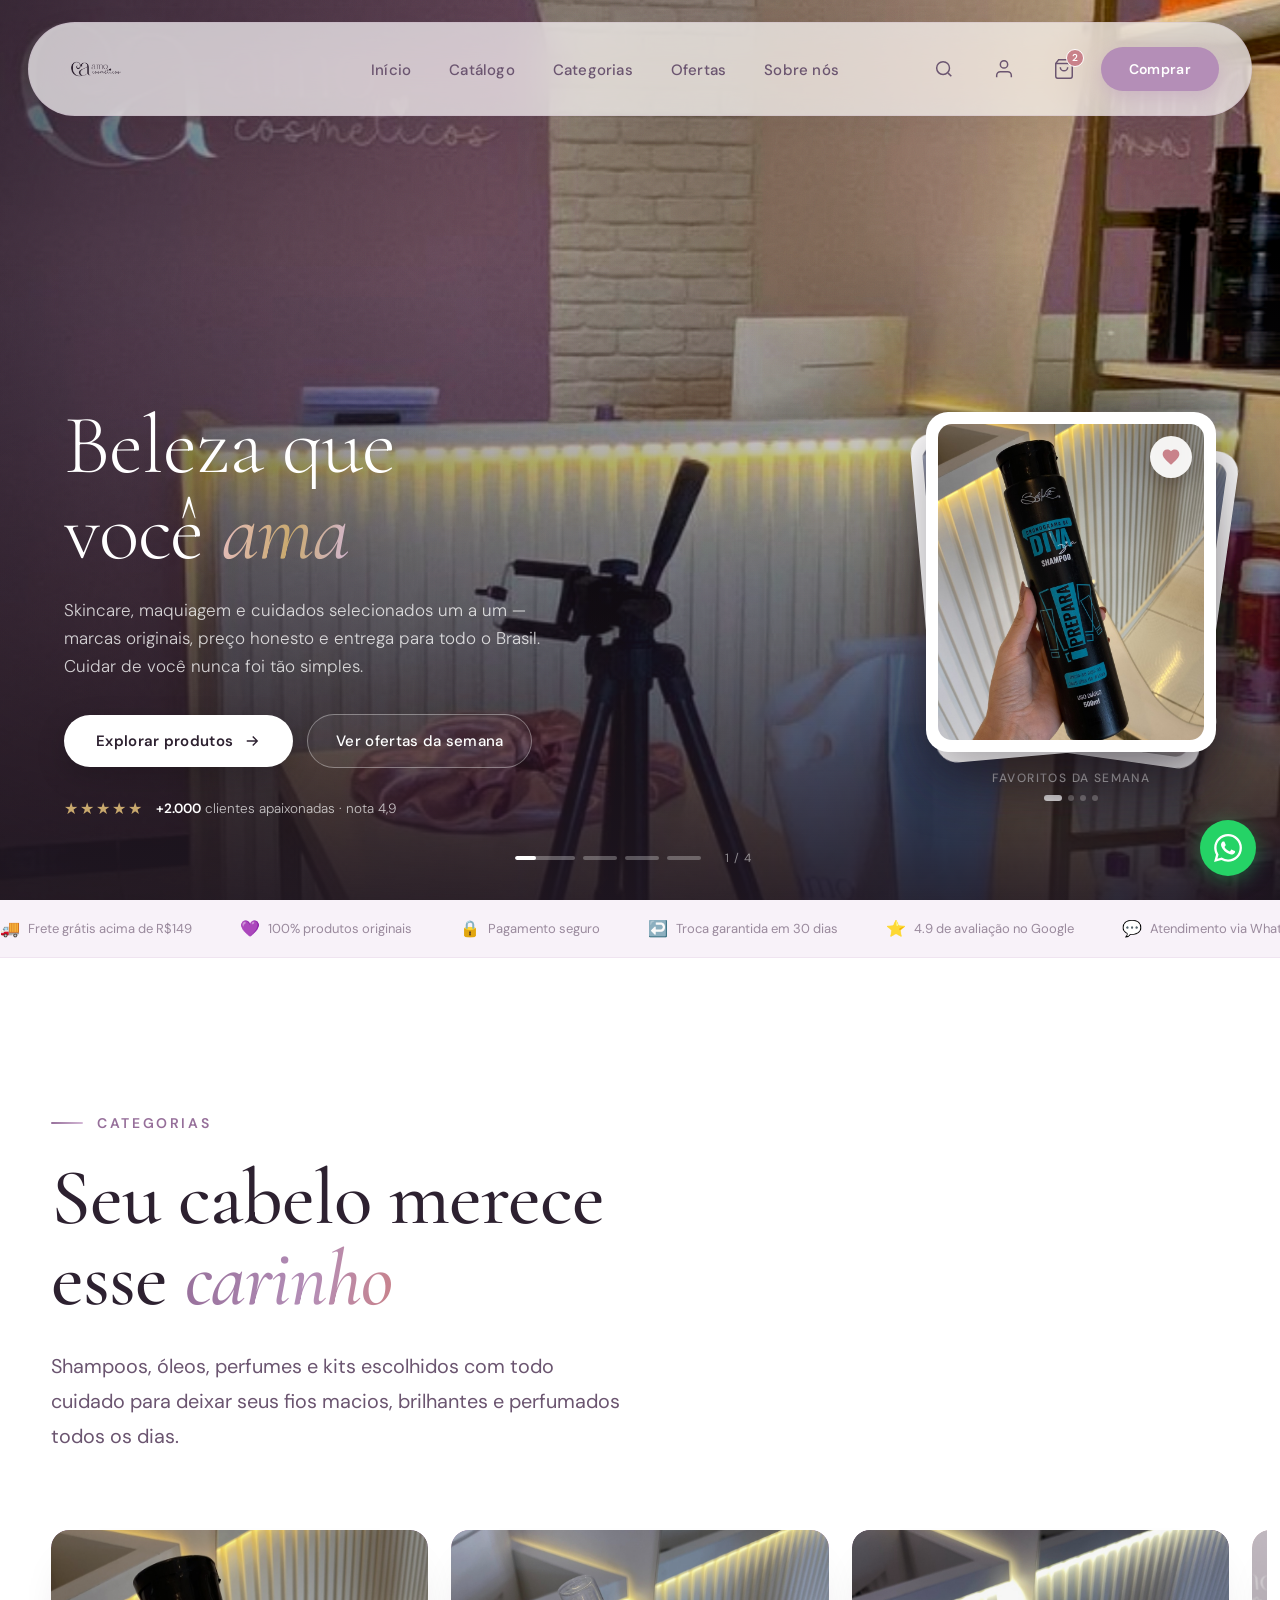
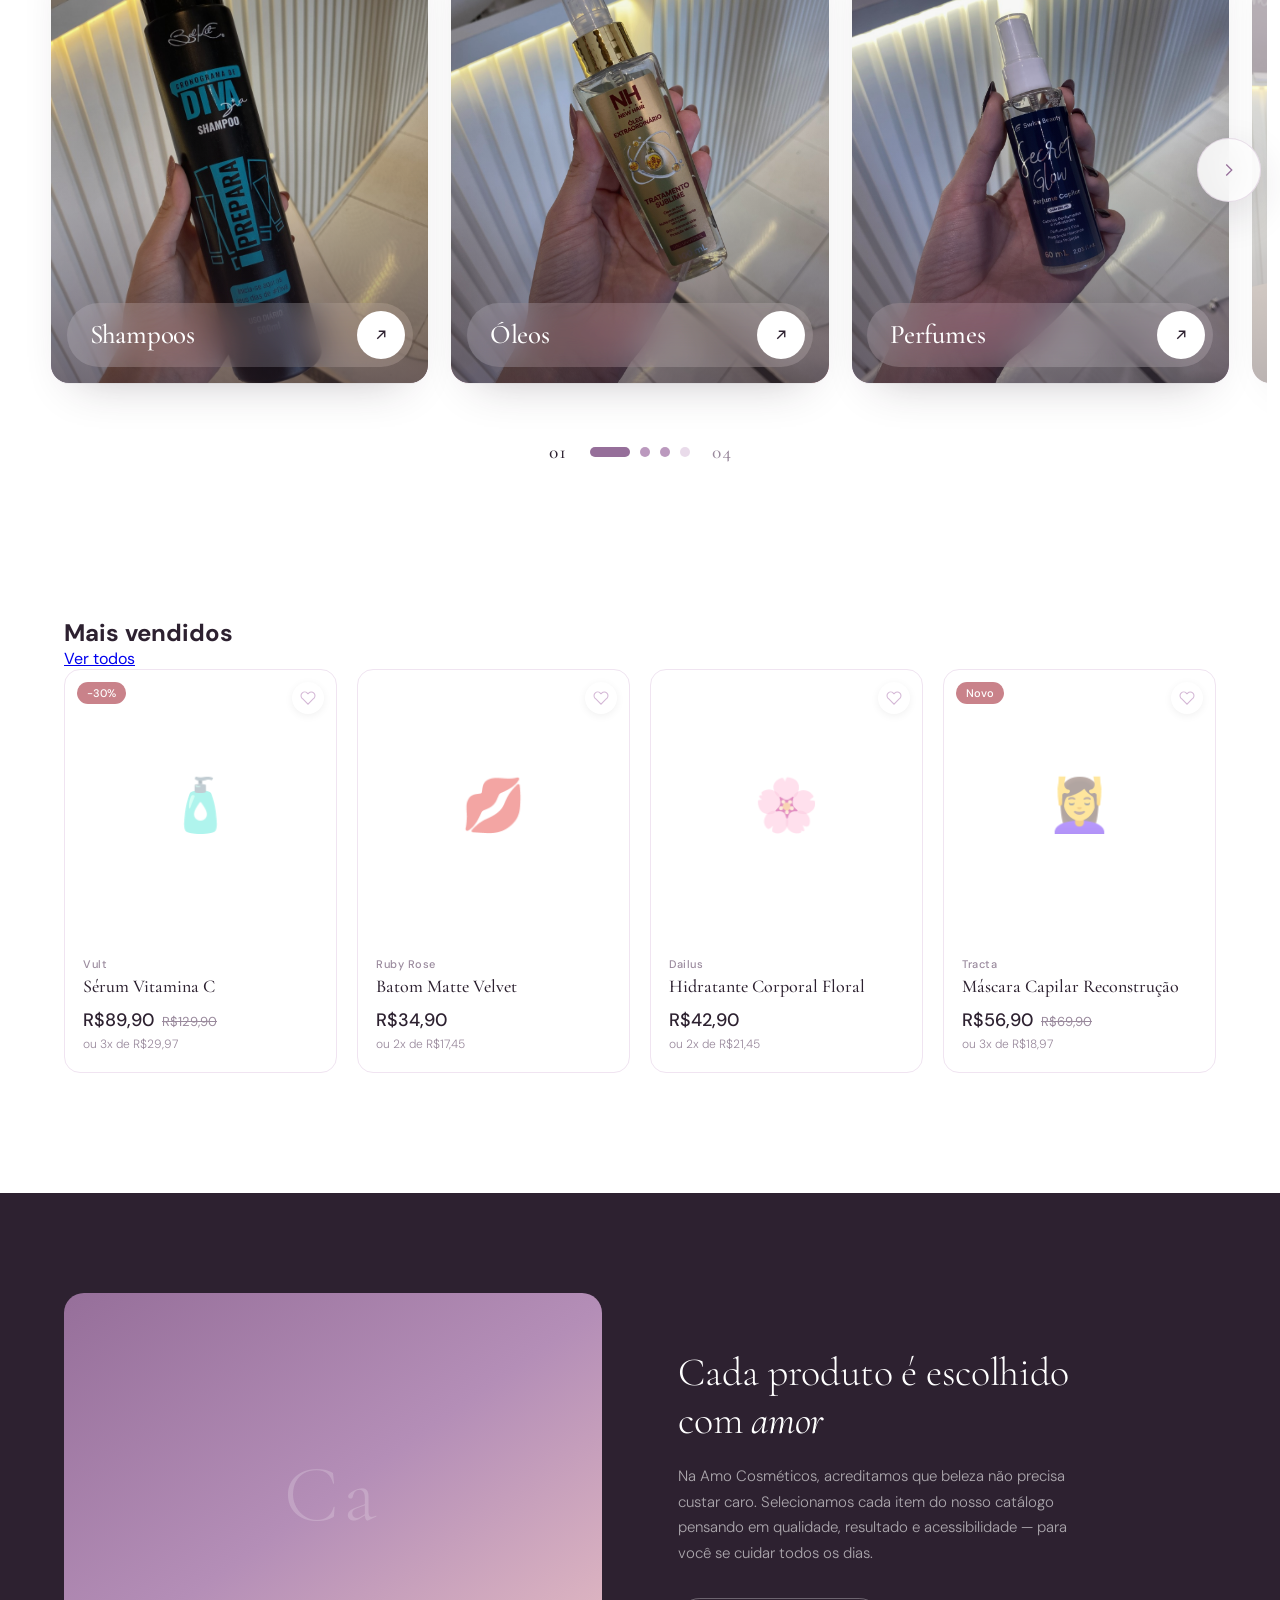
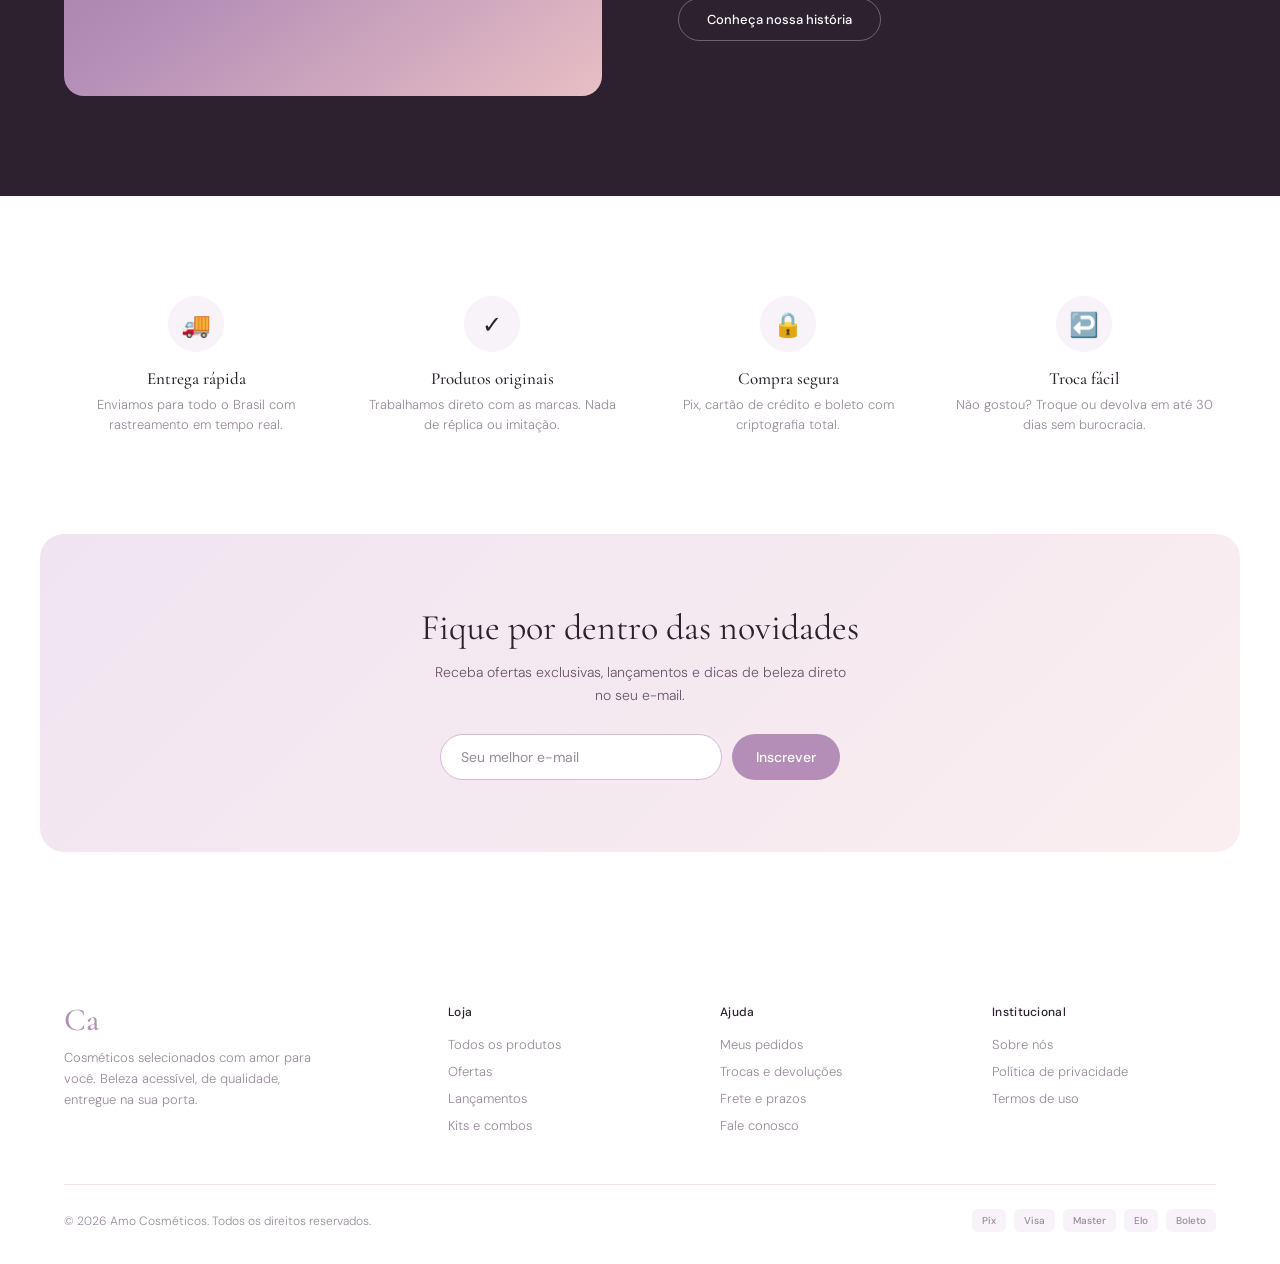
==== index.html @ 8fc6135d "Atualizações na hero e na section destaques." ====
<!DOCTYPE html>
<html lang="pt-BR">
<head>
<meta charset="UTF-8">
<meta name="viewport" content="width=device-width, initial-scale=1.0">
<title>Amo Cosméticos</title>
<link rel="preconnect" href="https://fonts.googleapis.com">
<link rel="preconnect" href="https://fonts.gstatic.com" crossorigin>
<link href="https://fonts.googleapis.com/css2?family=Cormorant+Garamond:ital,wght@0,300;0,400;0,500;0,600;1,300;1,400&family=DM+Sans:ital,opsz,wght@0,9..40,300;0,9..40,400;0,9..40,500;1,9..40,300;1,9..40,400&display=swap" rel="stylesheet">
<link rel="stylesheet" href="/css/style.css">
<link rel="shortcut icon" href="/favicon/favicon.ico" type="image/x-icon">
</head>
<body>

<!-- NAVBAR -->
<nav class="nav" id="nav">
  <!-- LOGO: a imagem é definida pela variável --logo-src em css/style.css -->
  <a href="#" class="nav-brand" aria-label="Amo Cosméticos — ir para o início">
    <span class="nav-logo" role="img" aria-label="Amo Cosméticos"></span>
  </a>
  <ul class="nav-center" id="navCenter">
    <li><a href="#">Início</a></li>
    <li><a href="#">Catálogo</a></li>
    <li><a href="#">Categorias</a></li>
    <li><a href="#">Ofertas</a></li>
    <li><a href="#">Sobre nós</a></li>
  </ul>
  <div class="nav-right">
    <button class="nav-btn" aria-label="Buscar">
      <svg fill="none" stroke="currentColor" stroke-width="1.6" viewBox="0 0 24 24"><circle cx="11" cy="11" r="7"/><path d="m20 20-3.5-3.5"/></svg>
    </button>
    <button class="nav-btn" aria-label="Minha conta">
      <svg fill="none" stroke="currentColor" stroke-width="1.6" viewBox="0 0 24 24"><path d="M20 21v-2a4 4 0 0 0-4-4H8a4 4 0 0 0-4 4v2"/><circle cx="12" cy="7" r="4"/></svg>
    </button>
    <button class="nav-btn nav-bag" aria-label="Sacola">
      <svg fill="none" stroke="currentColor" stroke-width="1.6" viewBox="0 0 24 24"><path d="M6 2 3 6v14a2 2 0 0 0 2 2h14a2 2 0 0 0 2-2V6l-3-4z"/><path d="M3 6h18"/><path d="M16 10a4 4 0 0 1-8 0"/></svg>
      <span class="nav-bag-count">2</span>
    </button>
    <button class="nav-cta">Comprar</button>
    <button class="nav-toggle" id="navToggle" aria-label="Abrir menu" aria-expanded="false" aria-controls="navCenter">
      <span></span><span></span><span></span>
    </button>
  </div>
</nav>

<!-- HERO SLIDER -->
<section class="hero" id="hero">
  <div class="hero-slider" id="heroSlider">
    <div class="hero-slide active">
      <img src="assets/banners/banner-home-01.jpg" alt="Amo Cosméticos — banner 1" class="hero-slide-img" loading="eager">
    </div>
    <div class="hero-slide">
      <img src="assets/modelos/modelo-produtos-01.png" alt="Amo Cosméticos — banner 2" class="hero-slide-img" loading="lazy">
    </div>
    <div class="hero-slide">
      <img src="assets/modelos/loja-ambiente-01.jpg" alt="Loja Amo Cosméticos" class="hero-slide-img" loading="lazy">
    </div>
    <div class="hero-slide">
      <img src="assets/modelos/loja-ambiente-02.jpg" alt="Loja Amo Cosméticos" class="hero-slide-img" loading="lazy">
    </div>
  </div>

  <!-- Tratamento de fundo: color-grade, vinheta, grão e scrim direcional -->
  <div class="hero-grade" aria-hidden="true"></div>
  <div class="hero-vignette" aria-hidden="true"></div>
  <div class="hero-grain" aria-hidden="true"></div>
  <div class="hero-scrim"></div>

  <div class="hero-content" id="heroContent">
    <h1 class="hero-headline">
      <span class="hero-line" data-reveal><span>Beleza que</span></span>
      <span class="hero-line" data-reveal style="--d:.08s"><span>você <i>ama</i></span></span>
    </h1>
    <p class="hero-desc" data-reveal style="--d:.16s">Skincare, maquiagem e cuidados selecionados um a um — marcas originais, preço honesto e entrega para todo o Brasil. Cuidar de você nunca foi tão simples.</p>
    <div class="hero-buttons" data-reveal style="--d:.24s">
      <button class="btn-hero-primary">
        Explorar produtos
        <svg viewBox="0 0 24 24" fill="none" stroke="currentColor" stroke-width="1.8"><path d="M5 12h14M13 6l6 6-6 6"/></svg>
      </button>
      <button class="btn-hero-ghost">Ver ofertas da semana</button>
    </div>
    <div class="hero-proof" data-reveal style="--d:.32s">
      <div class="hero-stars" aria-label="4,9 de 5 estrelas">★★★★★</div>
      <span class="hero-proof-text"><strong>+2.000</strong> clientes apaixonadas · nota 4,9</span>
    </div>
  </div>

  <!-- Álbum de fotos — produtos passando no canto inferior direito -->
  <div class="hero-album" id="heroAlbum" data-reveal style="--d:.4s" aria-hidden="true">
    <div class="album-stack">
      <article class="album-card album-back"><div class="album-shot"></div></article>
      <article class="album-card album-mid"><div class="album-shot"></div></article>
      <article class="album-card album-front">
        <div class="album-shot"></div>
        <span class="album-heart">
          <svg viewBox="0 0 24 24" fill="currentColor" aria-hidden="true"><path d="M12 21.35l-1.45-1.32C5.4 15.36 2 12.28 2 8.5 2 5.42 4.42 3 7.5 3c1.74 0 3.41.81 4.5 2.09C13.09 3.81 14.76 3 16.5 3 19.58 3 22 5.42 22 8.5c0 3.78-3.4 6.86-8.55 11.54L12 21.35z"/></svg>
        </span>
      </article>
    </div>
    <div class="album-tag">
      <span class="album-tag-label">Favoritos da semana</span>
      <span class="album-tag-dots">
        <i class="is-on"></i><i></i><i></i><i></i>
      </span>
    </div>
  </div>

  <div class="hero-indicators" id="heroIndicators">
    <button class="hero-ind active" data-slide="0" aria-label="Ir para o slide 1">
      <span class="hero-ind-fill"></span>
    </button>
    <button class="hero-ind" data-slide="1" aria-label="Ir para o slide 2">
      <span class="hero-ind-fill"></span>
    </button>
    <button class="hero-ind" data-slide="2" aria-label="Ir para o slide 3">
      <span class="hero-ind-fill"></span>
    </button>
    <button class="hero-ind" data-slide="3" aria-label="Ir para o slide 4">
      <span class="hero-ind-fill"></span>
    </button>
    <span class="hero-counter" id="heroCounter">1 / 4</span>
  </div>
</section>

<!-- TRUST STRIP -->
<div class="trust-strip">
  <div class="trust-track">
    <span class="trust-item"><span>🚚</span> Frete grátis acima de R$149</span>
    <span class="trust-item"><span>💜</span> 100% produtos originais</span>
    <span class="trust-item"><span>🔒</span> Pagamento seguro</span>
    <span class="trust-item"><span>↩️</span> Troca garantida em 30 dias</span>
    <span class="trust-item"><span>⭐</span> 4.9 de avaliação no Google</span>
    <span class="trust-item"><span>💬</span> Atendimento via WhatsApp</span>
    <span class="trust-item"><span>🚚</span> Frete grátis acima de R$149</span>
    <span class="trust-item"><span>💜</span> 100% produtos originais</span>
    <span class="trust-item"><span>🔒</span> Pagamento seguro</span>
    <span class="trust-item"><span>↩️</span> Troca garantida em 30 dias</span>
    <span class="trust-item"><span>⭐</span> 4.9 de avaliação no Google</span>
    <span class="trust-item"><span>💬</span> Atendimento via WhatsApp</span>
  </div>
</div>

<!-- CATEGORIAS -->
<section class="categories" id="categorias" aria-labelledby="catTitle">
  <div class="categories-intro">
    <span class="categories-eyebrow" data-cat-reveal>Categorias</span>
    <h2 class="section-title" id="catTitle" data-cat-reveal style="--i:1">Seu cabelo merece<br>esse <i>carinho</i></h2>
    <p class="categories-sub" data-cat-reveal style="--i:2">Shampoos, óleos, perfumes e kits escolhidos com todo cuidado para deixar seus fios macios, brilhantes e perfumados todos os dias.</p>
  </div>

  <div class="cat-carousel">
    <button class="cat-nav cat-nav-prev" type="button" aria-label="Categoria anterior">
      <svg viewBox="0 0 24 24" fill="none" stroke="currentColor" stroke-width="1.4"><path d="M15 6 9 12l6 6"/></svg>
    </button>

    <div class="cat-grid" id="catGrid" tabindex="0" role="group" aria-roledescription="carrossel" aria-label="Categorias de produtos">
      <a href="#" class="cat-card cat-1" data-cat-reveal style="--i:3" draggable="false">
        <div class="cat-card-media">
          <img src="assets/produtos/shampoo-belkit.jpeg" alt="Shampoo" class="cat-card-img" loading="lazy" draggable="false">
          <div class="cat-card-overlay"></div>
          <div class="cat-card-info">
            <span class="cat-card-name">Shampoos</span>
            <span class="cat-card-arrow" aria-hidden="true">
              <svg viewBox="0 0 24 24" fill="none" stroke="currentColor" stroke-width="1.8"><path d="M7 17 17 7M9 7h8v8"/></svg>
            </span>
          </div>
        </div>
      </a>
      <a href="#" class="cat-card cat-2" data-cat-reveal style="--i:4" draggable="false">
        <div class="cat-card-media">
          <img src="assets/produtos/oleos-newhair.jpeg" alt="Óleos" class="cat-card-img" loading="lazy" draggable="false">
          <div class="cat-card-overlay"></div>
          <div class="cat-card-info">
            <span class="cat-card-name">Óleos</span>
            <span class="cat-card-arrow" aria-hidden="true">
              <svg viewBox="0 0 24 24" fill="none" stroke="currentColor" stroke-width="1.8"><path d="M7 17 17 7M9 7h8v8"/></svg>
            </span>
          </div>
        </div>
      </a>
      <a href="#" class="cat-card cat-3" data-cat-reveal style="--i:5" draggable="false">
        <div class="cat-card-media">
          <img src="assets/produtos/perfume-capilar.jpeg" alt="Perfume Capilar" class="cat-card-img" loading="lazy" draggable="false">
          <div class="cat-card-overlay"></div>
          <div class="cat-card-info">
            <span class="cat-card-name">Perfumes</span>
            <span class="cat-card-arrow" aria-hidden="true">
              <svg viewBox="0 0 24 24" fill="none" stroke="currentColor" stroke-width="1.8"><path d="M7 17 17 7M9 7h8v8"/></svg>
            </span>
          </div>
        </div>
      </a>
      <a href="#" class="cat-card cat-4" data-cat-reveal style="--i:6" draggable="false">
        <div class="cat-card-media">
          <img src="assets/produtos/kit-newhair.jpeg" alt="Kits" class="cat-card-img" loading="lazy" draggable="false">
          <div class="cat-card-overlay"></div>
          <div class="cat-card-info">
            <span class="cat-card-name">Kits</span>
            <span class="cat-card-arrow" aria-hidden="true">
              <svg viewBox="0 0 24 24" fill="none" stroke="currentColor" stroke-width="1.8"><path d="M7 17 17 7M9 7h8v8"/></svg>
            </span>
          </div>
        </div>
      </a>
    </div>

    <button class="cat-nav cat-nav-next" type="button" aria-label="Próxima categoria">
      <svg viewBox="0 0 24 24" fill="none" stroke="currentColor" stroke-width="1.4"><path d="m9 6 6 6-6 6"/></svg>
    </button>
  </div>

  <div class="cat-controls" data-cat-reveal style="--i:7">
    <span class="cat-count cat-count-cur" id="catCurrent" aria-hidden="true">01</span>
    <div class="cat-dots" id="catDots" role="tablist" aria-label="Escolher categoria"></div>
    <span class="cat-count" id="catTotal" aria-hidden="true">04</span>
  </div>
</section>

<!-- PRODUTOS -->
<section class="products">
  <div class="section-header">
    <h2 class="section-title">Mais vendidos</h2>
    <a href="#" class="section-link">Ver todos</a>
  </div>
  <div class="prod-grid">
    <div class="prod-card">
      <div class="prod-img prod-1">
        <span class="prod-img-emoji">🧴</span>
        <span class="prod-tag">-30%</span>
        <button class="prod-fav" aria-label="Favoritar">
          <svg fill="none" stroke="currentColor" stroke-width="1.6" viewBox="0 0 24 24"><path d="M20.84 4.61a5.5 5.5 0 0 0-7.78 0L12 5.67l-1.06-1.06a5.5 5.5 0 0 0-7.78 7.78l1.06 1.06L12 21.23l7.78-7.78 1.06-1.06a5.5 5.5 0 0 0 0-7.78z"/></svg>
        </button>
      </div>
      <div class="prod-info">
        <div class="prod-brand">Vult</div>
        <div class="prod-name">Sérum Vitamina C</div>
        <div class="prod-price-row">
          <span class="prod-price">R$89,90</span>
          <span class="prod-price-old">R$129,90</span>
        </div>
        <div class="prod-installments">ou 3x de R$29,97</div>
      </div>
    </div>
    <div class="prod-card">
      <div class="prod-img prod-2">
        <span class="prod-img-emoji">💋</span>
        <button class="prod-fav" aria-label="Favoritar">
          <svg fill="none" stroke="currentColor" stroke-width="1.6" viewBox="0 0 24 24"><path d="M20.84 4.61a5.5 5.5 0 0 0-7.78 0L12 5.67l-1.06-1.06a5.5 5.5 0 0 0-7.78 7.78l1.06 1.06L12 21.23l7.78-7.78 1.06-1.06a5.5 5.5 0 0 0 0-7.78z"/></svg>
        </button>
      </div>
      <div class="prod-info">
        <div class="prod-brand">Ruby Rose</div>
        <div class="prod-name">Batom Matte Velvet</div>
        <div class="prod-price-row">
          <span class="prod-price">R$34,90</span>
        </div>
        <div class="prod-installments">ou 2x de R$17,45</div>
      </div>
    </div>
    <div class="prod-card">
      <div class="prod-img prod-3">
        <span class="prod-img-emoji">🌸</span>
        <button class="prod-fav" aria-label="Favoritar">
          <svg fill="none" stroke="currentColor" stroke-width="1.6" viewBox="0 0 24 24"><path d="M20.84 4.61a5.5 5.5 0 0 0-7.78 0L12 5.67l-1.06-1.06a5.5 5.5 0 0 0-7.78 7.78l1.06 1.06L12 21.23l7.78-7.78 1.06-1.06a5.5 5.5 0 0 0 0-7.78z"/></svg>
        </button>
      </div>
      <div class="prod-info">
        <div class="prod-brand">Dailus</div>
        <div class="prod-name">Hidratante Corporal Floral</div>
        <div class="prod-price-row">
          <span class="prod-price">R$42,90</span>
        </div>
        <div class="prod-installments">ou 2x de R$21,45</div>
      </div>
    </div>
    <div class="prod-card">
      <div class="prod-img prod-4">
        <span class="prod-img-emoji">💆‍♀️</span>
        <span class="prod-tag">Novo</span>
        <button class="prod-fav" aria-label="Favoritar">
          <svg fill="none" stroke="currentColor" stroke-width="1.6" viewBox="0 0 24 24"><path d="M20.84 4.61a5.5 5.5 0 0 0-7.78 0L12 5.67l-1.06-1.06a5.5 5.5 0 0 0-7.78 7.78l1.06 1.06L12 21.23l7.78-7.78 1.06-1.06a5.5 5.5 0 0 0 0-7.78z"/></svg>
        </button>
      </div>
      <div class="prod-info">
        <div class="prod-brand">Tracta</div>
        <div class="prod-name">Máscara Capilar Reconstrução</div>
        <div class="prod-price-row">
          <span class="prod-price">R$56,90</span>
          <span class="prod-price-old">R$69,90</span>
        </div>
        <div class="prod-installments">ou 3x de R$18,97</div>
      </div>
    </div>
  </div>
</section>

<!-- NOSSA HISTÓRIA -->
<section class="brand-strip">
  <div class="brand-strip-inner">
    <div class="brand-strip-visual">
      <span class="brand-strip-logo">Ca</span>
    </div>
    <div class="brand-strip-text">
      <h2>Cada produto é escolhido<br>com <i>amor</i></h2>
      <p>Na Amo Cosméticos, acreditamos que beleza não precisa custar caro. Selecionamos cada item do nosso catálogo pensando em qualidade, resultado e acessibilidade — para você se cuidar todos os dias.</p>
      <button class="btn-brand">Conheça nossa história</button>
    </div>
  </div>
</section>

<!-- BENEFÍCIOS -->
<section class="benefits">
  <div class="benefits-grid">
    <div class="benefit">
      <div class="benefit-icon">🚚</div>
      <h4>Entrega rápida</h4>
      <p>Enviamos para todo o Brasil com rastreamento em tempo real.</p>
    </div>
    <div class="benefit">
      <div class="benefit-icon">✓</div>
      <h4>Produtos originais</h4>
      <p>Trabalhamos direto com as marcas. Nada de réplica ou imitação.</p>
    </div>
    <div class="benefit">
      <div class="benefit-icon">🔒</div>
      <h4>Compra segura</h4>
      <p>Pix, cartão de crédito e boleto com criptografia total.</p>
    </div>
    <div class="benefit">
      <div class="benefit-icon">↩️</div>
      <h4>Troca fácil</h4>
      <p>Não gostou? Troque ou devolva em até 30 dias sem burocracia.</p>
    </div>
  </div>
</section>

<!-- NEWSLETTER -->
<section class="newsletter">
  <h2>Fique por dentro das novidades</h2>
  <p>Receba ofertas exclusivas, lançamentos e dicas de beleza direto no seu e-mail.</p>
  <form class="newsletter-form" id="newsletterForm">
    <input class="newsletter-input" type="email" placeholder="Seu melhor e-mail" required>
    <button class="newsletter-btn" type="submit">Inscrever</button>
  </form>
</section>

<!-- FOOTER -->
<footer class="footer">
  <div class="footer-top">
    <div class="footer-brand">
      <span class="nav-monogram" style="color:var(--lilas)">Ca</span>
      <p>Cosméticos selecionados com amor para você. Beleza acessível, de qualidade, entregue na sua porta.</p>
    </div>
    <div class="footer-col">
      <h5>Loja</h5>
      <a href="#">Todos os produtos</a>
      <a href="#">Ofertas</a>
      <a href="#">Lançamentos</a>
      <a href="#">Kits e combos</a>
    </div>
    <div class="footer-col">
      <h5>Ajuda</h5>
      <a href="#">Meus pedidos</a>
      <a href="#">Trocas e devoluções</a>
      <a href="#">Frete e prazos</a>
      <a href="#">Fale conosco</a>
    </div>
    <div class="footer-col">
      <h5>Institucional</h5>
      <a href="#">Sobre nós</a>
      <a href="#">Política de privacidade</a>
      <a href="#">Termos de uso</a>
    </div>
  </div>
  <div class="footer-bottom">
    <span class="footer-copy">© 2026 Amo Cosméticos. Todos os direitos reservados.</span>
    <div class="footer-payments">
      <span class="pay-badge">Pix</span>
      <span class="pay-badge">Visa</span>
      <span class="pay-badge">Master</span>
      <span class="pay-badge">Elo</span>
      <span class="pay-badge">Boleto</span>
    </div>
  </div>
</footer>

<!-- WHATSAPP -->
<button class="whatsapp-float" aria-label="Falar no WhatsApp">
  <svg viewBox="0 0 24 24" fill="currentColor"><path d="M17.472 14.382c-.297-.149-1.758-.867-2.03-.967-.273-.099-.471-.148-.67.15-.197.297-.767.966-.94 1.164-.173.199-.347.223-.644.075-.297-.15-1.255-.463-2.39-1.475-.883-.788-1.48-1.761-1.653-2.059-.173-.297-.018-.458.13-.606.134-.133.298-.347.446-.52.149-.174.198-.298.298-.497.099-.198.05-.371-.025-.52-.075-.149-.669-1.612-.916-2.207-.242-.579-.487-.5-.669-.51-.173-.008-.371-.01-.57-.01-.198 0-.52.074-.792.372-.272.297-1.04 1.016-1.04 2.479 0 1.462 1.065 2.875 1.213 3.074.149.198 2.096 3.2 5.077 4.487.709.306 1.262.489 1.694.625.712.227 1.36.195 1.871.118.571-.085 1.758-.719 2.006-1.413.248-.694.248-1.289.173-1.413-.074-.124-.272-.198-.57-.347m-5.421 7.403h-.004a9.87 9.87 0 0 1-5.031-1.378l-.361-.214-3.741.982.998-3.648-.235-.374a9.86 9.86 0 0 1-1.51-5.26c.001-5.45 4.436-9.884 9.888-9.884 2.64 0 5.122 1.03 6.988 2.898a9.825 9.825 0 0 1 2.893 6.994c-.003 5.45-4.437 9.884-9.885 9.884m8.413-18.297A11.815 11.815 0 0 0 12.05 0C5.495 0 .16 5.335.157 11.892c0 2.096.547 4.142 1.588 5.945L.057 24l6.305-1.654a11.882 11.882 0 0 0 5.683 1.448h.005c6.554 0 11.89-5.335 11.893-11.893a11.821 11.821 0 0 0-3.48-8.413z"/></svg>
</button>

<script src="/js/script.js"></script>
</body>
</html>
---- css/style.css ----
/* ══════════════════════════════════════════════
   AMO COSMÉTICOS — STYLE
   Paleta extraída da logo: #b48eb7 (lilás)
   ══════════════════════════════════════════════ */

/* ── Reset ── */
*,
*::before,
*::after {
  margin: 0;
  padding: 0;
  box-sizing: border-box;
}

/* ── Tokens ── */
:root {
  /* Core */
  --plum: #2d2130;
  --plum-soft: #5c4660;

  /* Lilás (da logo) */
  --lilas: #b48eb7;
  --lilas-deep: #966f9a;
  --lilas-light: #d4b8d6;
  --lilas-whisper: #f8f2f9;
  --lilas-ghost: #f0e4f1;

  /* Accent */
  --rose: #c9828a;
  --rose-soft: #e8bfc4;
  --rose-whisper: #faeef0;
  --gold: #c9a96e;

  /* Ink */
  --ink: #2d2130;
  --ink-secondary: #6b5570;
  --ink-muted: #9a8a9d;

  /* Surface */
  --white: #ffffff;

  /* Type */
  --serif: 'Cormorant Garamond', Georgia, serif;
  --sans: 'DM Sans', -apple-system, BlinkMacSystemFont, sans-serif;

  /* ►►► LOGO — troque o arquivo aqui para mudar a logo da navbar ◄◄◄ */
  --logo-src: url('/assets/logos/logo-amo-principal.png');
  --logo-color: var(--plum);   /* cor em    que a logo é exibida */
}

html {
  scroll-behavior: smooth;
}

body {
  font-family: var(--sans);
  color: var(--ink);
  background: var(--white);
  -webkit-font-smoothing: antialiased;
}


/* ══════════════════════════════════════════════
   NAVBAR — floating glassmorphism (maior + inteligente)
   ══════════════════════════════════════════════ */
.nav {
  position: fixed;
  top: 22px;
  left: 50%;
  transform: translateX(-50%);
  z-index: 1000;
  width: calc(100% - 56px);
  max-width: 1320px;
  display: flex;
  align-items: center;
  justify-content: space-between;
  gap: 24px;
  padding: 11px 32px;
  background: rgba(255, 255, 255, 0.70);
  backdrop-filter: blur(26px) saturate(1.5);
  -webkit-backdrop-filter: blur(26px) saturate(1.5);
  border: 1px solid rgba(180, 142, 183, 0.18);
  border-radius: 68px;
  box-shadow: 0 6px 28px rgba(45, 33, 48, 0.05);
  transition: top 0.45s cubic-bezier(.4,0,.2,1),
              padding 0.45s cubic-bezier(.4,0,.2,1),
              box-shadow 0.4s, background 0.4s, transform 0.45s cubic-bezier(.4,0,.2,1);
}

/* estado "rolou um pouco": navbar encolhe e ganha mais contraste */
.nav.scrolled {
  top: 12px;
  padding: 8px 26px;
  background: rgba(255, 255, 255, 0.90);
  box-shadow: 0 10px 44px rgba(45, 33, 48, 0.12);
}

/* esconde ao descer, reaparece ao subir */
.nav.nav-hidden {
  transform: translateX(-50%) translateY(-140%);
}

.nav-brand {
  display: flex;
  align-items: center;
  gap: 8px;
  text-decoration: none;
}

.nav-logo {
  display: block;
  width: 228px;
  height: 70px;
  background-color: var(--logo-color);
  -webkit-mask: var(--logo-src) left center / contain no-repeat;
          mask: var(--logo-src) left center / contain no-repeat;
  transition: opacity 0.25s, width 0.45s cubic-bezier(.4,0,.2,1), height 0.45s cubic-bezier(.4,0,.2,1);
}

.nav.scrolled .nav-logo {
  width: 196px;
  height: 60px;
}

.nav-brand:hover .nav-logo {
  opacity: 0.75;
}

.nav-monogram {
  font-family: var(--serif);
  font-weight: 500;
  font-size: 26px;
  color: var(--lilas);
  line-height: 1;
  letter-spacing: -0.5px;
}

.nav-center {
  display: flex;
  gap: 38px;
  list-style: none;
}

.nav-center a {
  position: relative;
  text-decoration: none;
  font-size: 15px;
  font-weight: 500;
  color: var(--ink-secondary);
  letter-spacing: 0.2px;
  transition: color 0.25s;
}

/* sublinhado animado */
.nav-center a::after {
  content: "";
  position: absolute;
  left: 0;
  bottom: -6px;
  width: 100%;
  height: 2px;
  border-radius: 2px;
  background: var(--lilas);
  transform: scaleX(0);
  transform-origin: left;
  transition: transform 0.35s cubic-bezier(.4,0,.2,1);
}

.nav-center a:hover {
  color: var(--lilas);
}

.nav-center a:hover::after {
  transform: scaleX(1);
}

.nav-right {
  display: flex;
  align-items: center;
  gap: 14px;
}

.nav-btn {
  position: relative;
  display: flex;
  align-items: center;
  justify-content: center;
  width: 46px;
  height: 46px;
  border-radius: 50%;
  border: none;
  background: transparent;
  cursor: pointer;
  color: var(--ink-secondary);
  transition: background 0.25s, color 0.25s, transform 0.2s;
}

.nav-btn:hover {
  background: var(--lilas-ghost);
  color: var(--lilas);
  transform: translateY(-1px);
}

.nav-btn svg {
  width: 22px;
  height: 22px;
}

/* contador da sacola */
.nav-bag-count {
  position: absolute;
  top: 3px;
  right: 3px;
  min-width: 18px;
  height: 18px;
  padding: 0 4px;
  display: flex;
  align-items: center;
  justify-content: center;
  font-family: var(--sans);
  font-size: 10px;
  font-weight: 600;
  line-height: 1;
  color: var(--white);
  background: var(--rose);
  border-radius: 10px;
  border: 1.5px solid var(--white);
}

.nav-cta {
  font-family: var(--sans);
  font-size: 14px;
  font-weight: 600;
  color: var(--white);
  background: var(--lilas);
  border: none;
  padding: 13px 28px;
  border-radius: 44px;
  cursor: pointer;
  letter-spacing: 0.3px;
  box-shadow: 0 6px 18px rgba(180, 142, 183, 0.35);
  transition: background 0.3s, transform 0.2s, box-shadow 0.3s;
}

.nav-cta:hover {
  background: var(--lilas-deep);
  transform: translateY(-2px);
  box-shadow: 0 10px 26px rgba(150, 111, 154, 0.42);
}

/* botão de menu mobile (hambúrguer animado) */
.nav-toggle {
  display: none;
  flex-direction: column;
  justify-content: center;
  gap: 5px;
  width: 46px;
  height: 46px;
  border: none;
  background: transparent;
  cursor: pointer;
  padding: 0 11px;
}

.nav-toggle span {
  display: block;
  height: 2px;
  width: 100%;
  border-radius: 2px;
  background: var(--ink);
  transition: transform 0.35s cubic-bezier(.4,0,.2,1), opacity 0.25s;
}

.nav.nav-open .nav-toggle span:nth-child(1) {
  transform: translateY(7px) rotate(45deg);
}

.nav.nav-open .nav-toggle span:nth-child(2) {
  opacity: 0;
}

.nav.nav-open .nav-toggle span:nth-child(3) {
  transform: translateY(-7px) rotate(-45deg);
}


/* ══════════════════════════════════════════════
   HERO — full-bleed image slider (cinematográfico)
   ══════════════════════════════════════════════ */
.hero {
  position: relative;
  width: 100%;
  height: 100vh;
  min-height: 600px;
  overflow: hidden;
  background: var(--plum);
}

.hero-slider {
  position: absolute;
  inset: 0;
}

.hero-slide {
  position: absolute;
  inset: 0;
  opacity: 0;
  transition: opacity 1.2s ease;
  will-change: opacity;
}

.hero-slide.active {
  opacity: 1;
}

.hero-slide-bg,
.hero-slide-img {
  width: 100%;
  height: 100%;
  object-fit: cover;
  object-position: center center;
  display: block;
  /* fundo mais vivo: leve saturação e contraste */
  filter: saturate(1.12) contrast(1.05) brightness(0.98);
  transform: scale(1.06);
}

/* Ken Burns suave só no slide ativo — dá movimento ao fundo */
.hero-slide.active .hero-slide-img {
  animation: hero-kenburns 8s ease-out forwards;
}

@keyframes hero-kenburns {
  from { transform: scale(1.12) translate3d(1.5%, 1%, 0); }
  to   { transform: scale(1.02) translate3d(0, 0, 0); }
}

/* Placeholder gradient slides */
.hero-slide-placeholder {
  width: 100%;
  height: 100%;
  display: flex;
  align-items: center;
  justify-content: center;
}

.slide-ph-1 { background: linear-gradient(145deg, #d4b8d6 0%, #e8bfc4 40%, #f0e4f1 100%); }
.slide-ph-2 { background: linear-gradient(145deg, #c9828a 0%, #b48eb7 50%, #d4b8d6 100%); }
.slide-ph-3 { background: linear-gradient(145deg, #f0e4f1 0%, #c9a96e 40%, #e8bfc4 100%); }
.slide-ph-4 { background: linear-gradient(145deg, #966f9a 0%, #c9828a 50%, #f8f2f9 100%); }

/* brilho sutil que vaga sobre o gradiente */
.hero-slide-placeholder::after {
  content: "";
  position: absolute;
  inset: -20%;
  background: radial-gradient(42% 42% at 30% 28%, rgba(255,255,255,0.45), transparent 70%);
  mix-blend-mode: soft-light;
  opacity: 0;
  transition: opacity 1.4s ease;
}

.hero-slide.active .hero-slide-placeholder::after { opacity: 1; }

/* Ken Burns: desativado — sem zoom nas imagens */
.hero-slide-placeholder {
  position: relative;
  transform: scale(1);
  transition: transform 1.2s ease;
}

.hero-slide.active .hero-slide-placeholder {
  animation: none;
}

@keyframes kenburns {
  from { transform: scale(1) translate3d(0, 0, 0); }
  to   { transform: scale(1) translate3d(0, 0, 0); }
}

.slide-ph-label {
  font-family: var(--serif);
  font-size: clamp(18px, 3vw, 28px);
  font-weight: 300;
  font-style: italic;
  color: rgba(255, 255, 255, 0.6);
  text-align: center;
  padding: 20px;
  letter-spacing: 1px;
}

/* ── Tratamento de fundo (camadas sobre as fotos) ── */

/* Color-grade: dá um banho de cor da marca, tira o aspecto "cru" da foto */
.hero-grade {
  position: absolute;
  inset: 0;
  z-index: 1;
  pointer-events: none;
  background:
    radial-gradient(120% 90% at 80% 15%, rgba(201, 130, 138, 0.28), transparent 55%),
    radial-gradient(130% 100% at 12% 90%, rgba(45, 33, 48, 0.55), transparent 60%),
    linear-gradient(115deg, rgba(150, 111, 154, 0.35) 0%, transparent 45%);
  mix-blend-mode: soft-light;
}

/* Vinheta: foca o olhar e aprofunda os cantos */
.hero-vignette {
  position: absolute;
  inset: 0;
  z-index: 1;
  pointer-events: none;
  background: radial-gradient(130% 120% at 50% 42%, transparent 52%, rgba(26, 18, 28, 0.55) 100%);
}

/* Grão sutil: textura premium que quebra o "chapado" da imagem */
.hero-grain {
  position: absolute;
  inset: 0;
  z-index: 1;
  pointer-events: none;
  opacity: 0.08;
  mix-blend-mode: overlay;
  background-image: url("data:image/svg+xml,%3Csvg xmlns='http://www.w3.org/2000/svg' width='160' height='160'%3E%3Cfilter id='n'%3E%3CfeTurbulence type='fractalNoise' baseFrequency='0.9' numOctaves='2' stitchTiles='stitch'/%3E%3C/filter%3E%3Crect width='100%25' height='100%25' filter='url(%23n)'/%3E%3C/svg%3E");
}

/* Scrim direcional — garante leitura do texto no canto inferior esquerdo */
.hero-scrim {
  position: absolute;
  inset: 0;
  z-index: 1;
  background:
    linear-gradient(to top, rgba(32, 23, 34, 0.9) 0%, rgba(32, 23, 34, 0.35) 42%, transparent 72%),
    linear-gradient(105deg, rgba(32, 23, 34, 0.7) 0%, rgba(32, 23, 34, 0.15) 38%, transparent 62%);
  pointer-events: none;
}

/* ── Álbum de fotos — produtos passando no canto inferior direito ── */
.hero-album {
  position: absolute;
  right: clamp(24px, 5vw, 80px);
  bottom: clamp(58px, 11vh, 128px);
  z-index: 2;
  display: flex;
  flex-direction: column;
  align-items: center;
  gap: 18px;
}

.album-stack {
  position: relative;
  width: 290px;
  height: 340px;
  animation: album-bob 6s ease-in-out infinite;
}

@keyframes album-bob {
  0%, 100% { transform: translateY(0); }
  50%      { transform: translateY(-10px); }
}

.album-card {
  position: absolute;
  inset: 0;
  border-radius: 22px;
  background: #fff;
  padding: 12px;
  box-shadow: 0 24px 60px rgba(26, 18, 28, 0.4);
  transition: transform 0.7s cubic-bezier(.2,.7,.2,1);
  will-change: transform;
}

.album-shot {
  width: 100%;
  height: 100%;
  border-radius: 14px;
  background-size: cover;
  background-position: center;
  background-repeat: no-repeat;
  transition: opacity 0.6s ease;
}

/* leque: cartas de trás ficam inclinadas; a da frente reta */
.album-back  { transform: rotate(8deg)  translate(14px, 10px) scale(0.94); }
.album-mid   { transform: rotate(-5deg) translate(-8px, 5px) scale(0.97); }
.album-front { transform: rotate(0deg); }

.album-heart {
  position: absolute;
  top: 24px;
  right: 24px;
  width: 42px;
  height: 42px;
  display: grid;
  place-items: center;
  border-radius: 50%;
  background: rgba(255,255,255,0.92);
  backdrop-filter: blur(6px);
  box-shadow: 0 6px 18px rgba(26,18,28,0.2);
}

.album-heart svg {
  width: 20px;
  height: 20px;
  color: var(--rose);
}

/* legenda do álbum */
.album-tag {
  display: flex;
  flex-direction: column;
  align-items: center;
  gap: 9px;
}

.album-tag-label {
  font-family: var(--sans);
  font-size: 12px;
  font-weight: 500;
  letter-spacing: 1.4px;
  text-transform: uppercase;
  color: rgba(255,255,255,0.82);
}

.album-tag-dots {
  display: flex;
  gap: 6px;
}

.album-tag-dots i {
  width: 6px;
  height: 6px;
  border-radius: 50%;
  background: rgba(255,255,255,0.32);
  transition: background 0.4s, width 0.4s;
}

.album-tag-dots i.is-on {
  width: 18px;
  border-radius: 4px;
  background: rgba(255,255,255,0.9);
}

.hero-content {
  position: absolute;
  bottom: 0;
  left: 0;
  right: 0;
  padding: 0 clamp(24px, 5vw, 80px) clamp(56px, 9vh, 104px);
  z-index: 2;
  max-width: 760px;
  will-change: transform;
}

/* ── Sistema de reveal (entrada escalonada) ── */
[data-reveal] {
  opacity: 0;
  transform: translateY(26px);
  transition: opacity 0.9s cubic-bezier(.2,.7,.2,1) var(--d, 0s),
              transform 0.9s cubic-bezier(.2,.7,.2,1) var(--d, 0s);
}

.hero.is-loaded [data-reveal] {
  opacity: 1;
  transform: translateY(0);
}

/* Badge / eyebrow com oferta */
.hero-badge {
  display: inline-flex;
  align-items: center;
  gap: 9px;
  margin-bottom: 22px;
  padding: 9px 18px 9px 14px;
  font-family: var(--sans);
  font-size: 13px;
  font-weight: 500;
  letter-spacing: 0.2px;
  color: var(--white);
  background: rgba(255, 255, 255, 0.12);
  border: 1px solid rgba(255, 255, 255, 0.22);
  border-radius: 40px;
  backdrop-filter: blur(10px);
  -webkit-backdrop-filter: blur(10px);
}

.hero-badge-dot {
  width: 8px;
  height: 8px;
  border-radius: 50%;
  background: var(--rose-soft);
  box-shadow: 0 0 0 0 rgba(232, 191, 196, 0.7);
  animation: pulse-dot 2.2s ease-out infinite;
}

@keyframes pulse-dot {
  0%   { box-shadow: 0 0 0 0 rgba(232, 191, 196, 0.6); }
  70%  { box-shadow: 0 0 0 10px rgba(232, 191, 196, 0); }
  100% { box-shadow: 0 0 0 0 rgba(232, 191, 196, 0); }
}

.hero-headline {
  font-family: var(--serif);
  font-size: clamp(44px, 7vw, 84px);
  font-weight: 300;
  line-height: 1.02;
  color: var(--white);
  margin-bottom: 22px;
  letter-spacing: -1px;
}

/* cada linha revela por baixo de uma máscara */
.hero-line {
  display: block;
  overflow: hidden;
}

.hero-line > span {
  display: block;
  transform: translateY(100%);
  transition: transform 1s cubic-bezier(.2,.7,.2,1) var(--d, 0s);
}

.hero.is-loaded .hero-line > span {
  transform: translateY(0);
}

/* "ama" com acabamento dourado/rosé */
.hero-headline i {
  font-weight: 400;
  font-style: italic;
  background: linear-gradient(100deg, var(--rose-soft), var(--gold) 55%, var(--lilas-light));
  -webkit-background-clip: text;
          background-clip: text;
  -webkit-text-fill-color: transparent;
}

.hero-desc {
  font-family: var(--sans);
  font-size: clamp(15px, 1.6vw, 17px);
  font-weight: 300;
  line-height: 1.65;
  color: rgba(255, 255, 255, 0.78);
  max-width: 500px;
  margin-bottom: 34px;
}

.hero-buttons {
  display: flex;
  gap: 14px;
  flex-wrap: wrap;
  align-items: center;
}

.btn-hero-primary {
  display: inline-flex;
  align-items: center;
  gap: 10px;
  font-family: var(--sans);
  font-size: 15px;
  font-weight: 600;
  color: var(--plum);
  background: var(--white);
  border: none;
  padding: 16px 32px;
  border-radius: 50px;
  cursor: pointer;
  letter-spacing: 0.3px;
  box-shadow: 0 10px 30px rgba(0, 0, 0, 0.18);
  transition: transform 0.25s, box-shadow 0.3s;
}

.btn-hero-primary svg {
  width: 18px;
  height: 18px;
  transition: transform 0.3s cubic-bezier(.4,0,.2,1);
}

.btn-hero-primary:hover {
  transform: translateY(-3px);
  box-shadow: 0 16px 40px rgba(0, 0, 0, 0.28);
}

.btn-hero-primary:hover svg {
  transform: translateX(4px);
}

.btn-hero-ghost {
  font-family: var(--sans);
  font-size: 15px;
  font-weight: 500;
  color: var(--white);
  background: rgba(255, 255, 255, 0.06);
  border: 1px solid rgba(255, 255, 255, 0.35);
  padding: 16px 28px;
  border-radius: 50px;
  cursor: pointer;
  letter-spacing: 0.3px;
  transition: border-color 0.3s, background 0.3s, transform 0.25s;
}

.btn-hero-ghost:hover {
  border-color: rgba(255, 255, 255, 0.7);
  background: rgba(255, 255, 255, 0.14);
  transform: translateY(-3px);
}

/* prova social */
.hero-proof {
  display: flex;
  align-items: center;
  gap: 12px;
  margin-top: 30px;
}

.hero-stars {
  color: var(--gold);
  font-size: 16px;
  letter-spacing: 2px;
}

.hero-proof-text {
  font-family: var(--sans);
  font-size: 13.5px;
  font-weight: 300;
  color: rgba(255, 255, 255, 0.72);
}

.hero-proof-text strong {
  font-weight: 600;
  color: var(--white);
}

/* indicação de scroll */
.hero-scroll-cue {
  position: absolute;
  bottom: clamp(56px, 9vh, 104px);
  left: 50%;
  transform: translateX(-50%);
  display: flex;
  flex-direction: column;
  align-items: center;
  gap: 6px;
  z-index: 3;
  text-decoration: none;
  font-family: var(--sans);
  font-size: 11px;
  font-weight: 500;
  letter-spacing: 1.5px;
  text-transform: uppercase;
  color: rgba(255, 255, 255, 0.6);
  transition: color 0.3s;
}

.hero-scroll-cue svg {
  width: 18px;
  height: 18px;
  animation: bob 2s ease-in-out infinite;
}

.hero-scroll-cue:hover { color: var(--white); }

@keyframes bob {
  0%, 100% { transform: translateY(0); }
  50%      { transform: translateY(5px); }
}

/* Slider indicators */
.hero-indicators {
  position: absolute;
  bottom: clamp(22px, 4vh, 34px);
  left: 50%;
  transform: translateX(-50%);
  display: flex;
  gap: 8px;
  z-index: 3;
  align-items: center;
}

.hero-ind {
  position: relative;
  width: 34px;
  height: 4px;
  border-radius: 3px;
  background: rgba(255, 255, 255, 0.28);
  border: none;
  cursor: pointer;
  overflow: hidden;
  transition: background 0.4s, width 0.45s cubic-bezier(.4,0,.2,1);
  padding: 0;
}

.hero-ind:hover { background: rgba(255, 255, 255, 0.5); }

.hero-ind.active {
  width: 60px;
  background: rgba(255, 255, 255, 0.3);
}

/* barra que preenche no ritmo do autoplay (largura controlada via JS) */
.hero-ind-fill {
  position: absolute;
  inset: 0;
  width: 0;
  border-radius: 3px;
  background: var(--white);
}

.hero-ind.active .hero-ind-fill {
  width: 100%;
  transition: width linear var(--autoplay, 6s);
}

.hero-counter {
  font-family: var(--sans);
  font-size: 12px;
  font-weight: 400;
  color: rgba(255, 255, 255, 0.5);
  margin-left: 16px;
  letter-spacing: 1px;
  min-width: 40px;
}


/* ══════════════════════════════════════════════
   TRUST STRIP — marquee
   ══════════════════════════════════════════════ */
.trust-strip {
  background: var(--lilas-whisper);
  padding: 18px 0;
  overflow: hidden;
  border-bottom: 1px solid var(--lilas-ghost);
}

.trust-track {
  display: flex;
  gap: 48px;
  animation: scroll-left 30s linear infinite;
  width: max-content;
}

.trust-item {
  font-family: var(--sans);
  font-size: 13px;
  font-weight: 400;
  color: var(--ink-muted);
  white-space: nowrap;
  display: flex;
  align-items: center;
  gap: 8px;
}

.trust-item span {
  font-size: 16px;
}

@keyframes scroll-left {
  0% { transform: translateX(0); }
  100% { transform: translateX(-50%); }
}


/* ══════════════════════════════════════════════
   CATEGORIES
   ══════════════════════════════════════════════ */
.categories {
  --cat-ease: cubic-bezier(0.16, 1, 0.3, 1);
  --cat-bleed: clamp(16px, 3vw, 40px);
  position: relative;
  padding: clamp(96px, 12vw, 170px) clamp(20px, 4vw, 64px);
  max-width: 1440px;
  margin: 0 auto;
}

/* ── Entrada escalonada (ativada via JS) ── */
@keyframes catRise {
  from { opacity: 0; translate: 0 44px; }
  to   { opacity: 1; translate: 0 0; }
}

.categories.is-armed:not(.is-in) [data-cat-reveal] {
  opacity: 0;
}

.categories.is-in [data-cat-reveal] {
  animation: catRise 1.3s var(--cat-ease) calc(var(--i, 0) * 0.11s) backwards;
}

/* ── Header ── */
.categories-intro {
  position: relative;
  max-width: 800px;
  margin-bottom: clamp(52px, 6vw, 84px);
}

.categories-eyebrow {
  position: relative;
  display: inline-block;
  padding-left: 46px;
  margin-bottom: 26px;
  font-family: var(--sans);
  font-size: 14px;
  font-weight: 600;
  letter-spacing: 2.6px;
  text-transform: uppercase;
  color: var(--lilas-deep);
}

.categories-eyebrow::before {
  content: "";
  position: absolute;
  left: 0;
  top: 50%;
  width: 32px;
  height: 2px;
  border-radius: 2px;
  background: linear-gradient(90deg, var(--lilas-deep), var(--lilas-light));
  transform: translateY(-50%);
}

.categories .section-title {
  font-family: var(--serif);
  font-size: clamp(46px, 6.2vw, 80px);
  font-weight: 500;
  line-height: 1.03;
  letter-spacing: -1px;
  color: var(--ink);
  margin-bottom: 28px;
}

.categories .section-title i {
  font-weight: 500;
  background: linear-gradient(100deg, var(--lilas-deep), var(--lilas) 60%, var(--rose));
  -webkit-background-clip: text;
          background-clip: text;
  -webkit-text-fill-color: transparent;
}

.categories-sub {
  font-family: var(--sans);
  font-size: clamp(17px, 1.55vw, 21px);
  font-weight: 400;
  line-height: 1.75;
  color: var(--ink-secondary);
  max-width: 580px;
}

/* ── Carrossel ── */
.cat-carousel {
  position: relative;
}

.cat-grid {
  --cat-gap: clamp(16px, 1.8vw, 28px);
  --cat-visible: 3;
  position: relative;
  display: flex;
  gap: var(--cat-gap);
  overflow-x: auto;
  overflow-y: hidden;
  padding: 36px var(--cat-bleed) 64px;
  margin: -36px calc(var(--cat-bleed) * -1) -64px;
  scroll-padding-inline: var(--cat-bleed);
  scroll-snap-type: x mandatory;
  scroll-behavior: smooth;
  scrollbar-width: none;
  overscroll-behavior-x: contain;
  cursor: grab;
  outline: none;
}

.cat-grid::-webkit-scrollbar {
  display: none;
}

.cat-grid:focus-visible {
  outline: 2px solid var(--lilas);
  outline-offset: -2px;
  border-radius: 14px;
}

.cat-grid.is-dragging {
  cursor: grabbing;
  scroll-snap-type: none;
  scroll-behavior: auto;
}

.cat-grid.is-dragging .cat-card {
  pointer-events: none;
}

/* ── Setas laterais ── */
.cat-nav {
  position: absolute;
  top: 50%;
  z-index: 5;
  translate: 0 -50%;
  width: 64px;
  height: 64px;
  display: flex;
  align-items: center;
  justify-content: center;
  border-radius: 50%;
  border: 1px solid rgba(180, 142, 183, 0.28);
  background: rgba(255, 255, 255, 0.84);
  backdrop-filter: blur(18px) saturate(1.5);
  -webkit-backdrop-filter: blur(18px) saturate(1.5);
  color: var(--lilas-deep);
  cursor: pointer;
  box-shadow: 0 14px 40px rgba(45, 33, 48, 0.14);
  transition: background 0.5s var(--cat-ease),
              color 0.5s var(--cat-ease),
              border-color 0.5s var(--cat-ease),
              box-shadow 0.5s var(--cat-ease),
              transform 0.6s var(--cat-ease),
              opacity 0.4s ease,
              visibility 0.4s;
}

.cat-nav-prev { left: -32px; }
.cat-nav-next { right: -32px; }

.cat-nav svg {
  width: 22px;
  height: 22px;
  transition: transform 0.6s var(--cat-ease);
}

.cat-nav:hover {
  background: var(--lilas);
  border-color: var(--lilas);
  color: var(--white);
  transform: scale(1.08);
  box-shadow: 0 18px 44px rgba(180, 142, 183, 0.45);
}

.cat-nav-prev:hover svg { transform: translateX(-3px); }
.cat-nav-next:hover svg { transform: translateX(3px); }

.cat-nav:active {
  transform: scale(0.94);
}

.cat-nav:focus-visible {
  outline: 2px solid var(--lilas);
  outline-offset: 3px;
}

.cat-nav:disabled {
  opacity: 0;
  visibility: hidden;
  pointer-events: none;
}

.categories.is-static .cat-nav {
  display: none;
}

/* ── Cards ── */
.cat-card {
  position: relative;
  flex: 0 0 calc((100% - (var(--cat-visible) - 1) * var(--cat-gap)) / var(--cat-visible));
  display: block;
  border-radius: 18px;
  overflow: hidden;
  text-decoration: none;
  background: var(--lilas-ghost);
  scroll-snap-align: start;
  user-select: none;
  -webkit-user-drag: none;
  box-shadow: 0 1px 0 rgba(45, 33, 48, 0.04),
              0 22px 44px -26px rgba(45, 33, 48, 0.3);
  transition: transform 0.9s var(--cat-ease),
              box-shadow 0.9s var(--cat-ease),
              opacity 0.7s ease,
              filter 0.7s ease;
}

.cat-card.is-out {
  opacity: 0.5;
  filter: saturate(0.85);
}

.cat-card-media {
  position: relative;
  width: 100%;
  aspect-ratio: 5 / 6;
  overflow: hidden;
  border-radius: 18px;
}

.cat-1 .cat-card-media { background: linear-gradient(165deg, var(--lilas-deep), var(--plum-soft)); }
.cat-2 .cat-card-media { background: linear-gradient(165deg, var(--lilas), var(--rose)); }
.cat-3 .cat-card-media { background: linear-gradient(165deg, var(--plum-soft), var(--lilas-deep)); }
.cat-4 .cat-card-media { background: linear-gradient(165deg, var(--rose), var(--lilas)); }

.cat-card-img {
  width: 100%;
  height: 100%;
  object-fit: cover;
  display: block;
  scale: 1.0;
  filter: saturate(0.92) brightness(0.97);
  transition: scale 1.8s var(--cat-ease), filter 0.9s ease;
}

.categories.is-armed:not(.is-in) .cat-card-img {
  scale: 1.0;
}

.cat-card-overlay {
  position: absolute;
  inset: 0;
  background: linear-gradient(to top,
              rgba(45, 33, 48, 0.55) 0%,
              rgba(45, 33, 48, 0.12) 38%,
              rgba(45, 33, 48, 0) 62%);
  transition: opacity 0.9s ease;
}

/* Pílula de vidro com nome + botão de seta */
.cat-card-info {
  position: absolute;
  left: clamp(12px, 1.2vw, 18px);
  right: clamp(12px, 1.2vw, 18px);
  bottom: clamp(12px, 1.2vw, 18px);
  z-index: 2;
  display: flex;
  align-items: center;
  justify-content: space-between;
  gap: 16px;
  padding: 8px 8px 8px clamp(20px, 1.8vw, 28px);
  border-radius: 999px;
  background: rgba(255, 255, 255, 0.16);
  backdrop-filter: blur(18px) saturate(1.5);
  -webkit-backdrop-filter: blur(18px) saturate(1.5);
  transition: background 0.8s var(--cat-ease),
              transform 0.9s var(--cat-ease),
              box-shadow 0.8s var(--cat-ease);
}

.cat-card-name {
  font-family: var(--serif);
  font-size: clamp(24px, 2.1vw, 32px);
  font-weight: 500;
  line-height: 1.1;
  letter-spacing: -0.2px;
  color: var(--white);
  transition: color 0.6s ease;
}

.cat-card-arrow {
  flex: 0 0 auto;
  width: 48px;
  height: 48px;
  display: flex;
  align-items: center;
  justify-content: center;
  border-radius: 50%;
  background: var(--white);
  color: var(--plum);
  transition: background 0.6s var(--cat-ease),
              color 0.6s var(--cat-ease);
}

.cat-card-arrow svg {
  width: 18px;
  height: 18px;
  transition: transform 0.9s var(--cat-ease);
}

/* Hover */
.cat-card:hover {
  transform: translateY(-6px);
  box-shadow: 0 2px 0 rgba(45, 33, 48, 0.03),
              0 40px 76px -28px rgba(45, 33, 48, 0.38);
}

.cat-card:hover .cat-card-img {
  scale: 1;
  filter: saturate(1.04) brightness(1);
}

.cat-card:hover .cat-card-info,
.cat-card:focus-visible .cat-card-info {
  background: rgba(255, 255, 255, 0.95);
  transform: translateY(-4px);
  box-shadow: 0 18px 40px -16px rgba(45, 33, 48, 0.35);
}

.cat-card:hover .cat-card-name,
.cat-card:focus-visible .cat-card-name {
  color: var(--plum);
}

.cat-card:hover .cat-card-arrow,
.cat-card:focus-visible .cat-card-arrow {
  background: var(--lilas-deep);
  color: var(--white);
}

.cat-card:hover .cat-card-arrow svg,
.cat-card:focus-visible .cat-card-arrow svg {
  transform: translate(2px, -2px);
}

.cat-card:focus-visible {
  outline: 2px solid var(--lilas);
  outline-offset: 4px;
}

/* ── Paginação (bolinhas) ── */
.cat-controls {
  display: flex;
  align-items: center;
  justify-content: center;
  gap: 22px;
  margin-top: clamp(40px, 4.5vw, 60px);
}

.cat-dots {
  display: flex;
  align-items: center;
  gap: 10px;
}

.cat-dot {
  position: relative;
  width: 10px;
  height: 10px;
  padding: 0;
  border: 0;
  border-radius: 10px;
  background: var(--lilas-light);
  opacity: 0.5;
  cursor: pointer;
  transition: width 0.8s var(--cat-ease),
              background 0.5s ease,
              opacity 0.5s ease;
}

.cat-dot::before {
  content: "";
  position: absolute;
  inset: -12px -6px;
}

.cat-dot.is-visible {
  opacity: 0.9;
  background: var(--lilas);
}

.cat-dot.is-active {
  width: 40px;
  opacity: 1;
  background: var(--lilas-deep);
}

.cat-dot:hover {
  opacity: 1;
}

.cat-dot:focus-visible {
  outline: 2px solid var(--lilas);
  outline-offset: 4px;
}

.cat-count {
  min-width: 28px;
  font-family: var(--serif);
  font-size: 19px;
  font-weight: 500;
  letter-spacing: 0.6px;
  color: var(--ink-muted);
  font-variant-numeric: tabular-nums;
}

.cat-count-cur {
  text-align: right;
  color: var(--ink);
}

/* Dispositivos sem hover: botão já com a cor de destaque */
@media (hover: none) {
  .cat-card-arrow {
    background: var(--lilas);
    color: var(--white);
  }
}


/* ══════════════════════════════════════════════
   PRODUCTS
   ══════════════════════════════════════════════ */
.products {
  padding: 0 clamp(24px, 5vw, 80px) clamp(64px, 10vw, 120px);
  max-width: 1280px;
  margin: 0 auto;
}

.prod-grid {
  display: grid;
  grid-template-columns: repeat(4, 1fr);
  gap: 20px;
}

.prod-card {
  border-radius: 16px;
  overflow: hidden;
  background: var(--white);
  border: 1px solid var(--lilas-ghost);
  transition: border-color 0.3s, box-shadow 0.4s;
  cursor: pointer;
}

.prod-card:hover {
  border-color: var(--lilas-light);
  box-shadow: 0 12px 40px rgba(180, 142, 183, 0.12);
}

.prod-img {
  width: 100%;
  aspect-ratio: 1;
  display: flex;
  align-items: center;
  justify-content: center;
  position: relative;
}

.prod-1 .prod-img { background: linear-gradient(135deg, var(--lilas-ghost), var(--rose-whisper)); }
.prod-2 .prod-img { background: linear-gradient(135deg, var(--rose-whisper), #f5f0e8); }
.prod-3 .prod-img { background: linear-gradient(135deg, #f5f0e8, var(--lilas-whisper)); }
.prod-4 .prod-img { background: linear-gradient(135deg, var(--lilas-whisper), var(--rose-whisper)); }

.prod-img-emoji {
  font-size: 52px;
  opacity: 0.45;
}

.prod-tag {
  position: absolute;
  top: 12px;
  left: 12px;
  font-family: var(--sans);
  font-size: 11px;
  font-weight: 500;
  color: var(--white);
  background: var(--rose);
  padding: 4px 10px;
  border-radius: 20px;
}

.prod-fav {
  position: absolute;
  top: 12px;
  right: 12px;
  width: 32px;
  height: 32px;
  border-radius: 50%;
  background: var(--white);
  border: none;
  display: flex;
  align-items: center;
  justify-content: center;
  cursor: pointer;
  box-shadow: 0 2px 8px rgba(0, 0, 0, 0.06);
  transition: transform 0.2s;
  color: var(--lilas-light);
}

.prod-fav:hover {
  transform: scale(1.12);
  color: var(--rose);
}

.prod-fav svg {
  width: 16px;
  height: 16px;
}

.prod-info {
  padding: 16px 18px 20px;
}

.prod-brand {
  font-family: var(--sans);
  font-size: 11px;
  font-weight: 500;
  color: var(--ink-muted);
  letter-spacing: 0.5px;
  margin-bottom: 4px;
}

.prod-name {
  font-family: var(--serif);
  font-size: 18px;
  font-weight: 500;
  color: var(--ink);
  margin-bottom: 10px;
  line-height: 1.3;
}

.prod-price-row {
  display: flex;
  align-items: baseline;
  gap: 8px;
}

.prod-price {
  font-family: var(--sans);
  font-size: 18px;
  font-weight: 500;
  color: var(--ink);
}

.prod-price-old {
  font-family: var(--sans);
  font-size: 13px;
  font-weight: 400;
  color: var(--ink-muted);
  text-decoration: line-through;
}

.prod-installments {
  font-family: var(--sans);
  font-size: 12px;
  font-weight: 300;
  color: var(--ink-muted);
  margin-top: 4px;
}


/* ══════════════════════════════════════════════
   BRAND STORY STRIP
   ══════════════════════════════════════════════ */
.brand-strip {
  background: var(--plum);
  padding: clamp(64px, 10vw, 100px) clamp(24px, 5vw, 80px);
}

.brand-strip-inner {
  max-width: 1280px;
  margin: 0 auto;
  display: grid;
  grid-template-columns: 1fr 1fr;
  gap: clamp(32px, 6vw, 80px);
  align-items: center;
}

.brand-strip-visual {
  aspect-ratio: 4/3;
  border-radius: 20px;
  overflow: hidden;
  background: linear-gradient(145deg, var(--lilas-deep), var(--lilas), var(--rose-soft));
  display: flex;
  align-items: center;
  justify-content: center;
}

.brand-strip-logo {
  font-family: var(--serif);
  font-size: clamp(48px, 8vw, 80px);
  font-weight: 300;
  color: rgba(255, 255, 255, 0.2);
  letter-spacing: 4px;
}

.brand-strip-text h2 {
  font-family: var(--serif);
  font-size: clamp(28px, 3.5vw, 40px);
  font-weight: 300;
  color: var(--white);
  line-height: 1.2;
  margin-bottom: 20px;
  letter-spacing: -0.3px;
}

.brand-strip-text h2 i {
  font-weight: 400;
}

.brand-strip-text p {
  font-family: var(--sans);
  font-size: 15px;
  font-weight: 300;
  color: rgba(255, 255, 255, 0.6);
  line-height: 1.7;
  max-width: 420px;
  margin-bottom: 32px;
}

.btn-brand {
  font-family: var(--sans);
  font-size: 13px;
  font-weight: 500;
  color: var(--white);
  background: transparent;
  border: 1px solid rgba(255, 255, 255, 0.3);
  padding: 12px 28px;
  border-radius: 40px;
  cursor: pointer;
  transition: all 0.3s;
}

.btn-brand:hover {
  background: rgba(255, 255, 255, 0.1);
  border-color: rgba(255, 255, 255, 0.5);
}


/* ══════════════════════════════════════════════
   BENEFITS
   ══════════════════════════════════════════════ */
.benefits {
  padding: clamp(64px, 10vw, 100px) clamp(24px, 5vw, 80px);
  max-width: 1280px;
  margin: 0 auto;
}

.benefits-grid {
  display: grid;
  grid-template-columns: repeat(4, 1fr);
  gap: 32px;
}

.benefit {
  text-align: center;
}

.benefit-icon {
  width: 56px;
  height: 56px;
  border-radius: 50%;
  background: var(--lilas-whisper);
  display: flex;
  align-items: center;
  justify-content: center;
  margin: 0 auto 16px;
  font-size: 24px;
  transition: background 0.3s;
}

.benefit:hover .benefit-icon {
  background: var(--lilas-ghost);
}

.benefit h4 {
  font-family: var(--serif);
  font-size: 17px;
  font-weight: 500;
  color: var(--ink);
  margin-bottom: 6px;
}

.benefit p {
  font-family: var(--sans);
  font-size: 13px;
  font-weight: 300;
  color: var(--ink-muted);
  line-height: 1.5;
}


/* ══════════════════════════════════════════════
   NEWSLETTER
   ══════════════════════════════════════════════ */
.newsletter {
  margin: 0 clamp(24px, 5vw, 80px) clamp(48px, 8vw, 80px);
  max-width: 1200px;
  margin-left: auto;
  margin-right: auto;
  background: linear-gradient(135deg, var(--lilas-ghost), var(--rose-whisper));
  border-radius: 24px;
  padding: clamp(40px, 6vw, 72px) clamp(32px, 5vw, 64px);
  text-align: center;
}

.newsletter h2 {
  font-family: var(--serif);
  font-size: clamp(26px, 3.5vw, 36px);
  font-weight: 400;
  color: var(--ink);
  margin-bottom: 12px;
}

.newsletter p {
  font-family: var(--sans);
  font-size: 14px;
  font-weight: 300;
  color: var(--ink-secondary);
  margin-bottom: 28px;
  max-width: 420px;
  margin-left: auto;
  margin-right: auto;
  line-height: 1.6;
}

.newsletter-form {
  display: flex;
  gap: 10px;
  max-width: 400px;
  margin: 0 auto;
}

.newsletter-input {
  flex: 1;
  padding: 13px 20px;
  border-radius: 40px;
  border: 1px solid var(--lilas-light);
  background: var(--white);
  font-family: var(--sans);
  font-size: 14px;
  color: var(--ink);
  outline: none;
  transition: border-color 0.3s;
}

.newsletter-input::placeholder {
  color: var(--ink-muted);
}

.newsletter-input:focus {
  border-color: var(--lilas);
}

.newsletter-btn {
  padding: 13px 24px;
  border-radius: 40px;
  border: none;
  background: var(--lilas);
  color: var(--white);
  font-family: var(--sans);
  font-size: 14px;
  font-weight: 500;
  cursor: pointer;
  transition: background 0.3s;
  white-space: nowrap;
}

.newsletter-btn:hover {
  background: var(--lilas-deep);
}


/* ══════════════════════════════════════════════
   FOOTER
   ══════════════════════════════════════════════ */
.footer {
  padding: clamp(48px, 6vw, 72px) clamp(24px, 5vw, 80px) 32px;
  max-width: 1280px;
  margin: 0 auto;
}

.footer-top {
  display: grid;
  grid-template-columns: 1.5fr 1fr 1fr 1fr;
  gap: 48px;
  padding-bottom: 40px;
  border-bottom: 1px solid var(--lilas-ghost);
}

.footer-brand .nav-monogram {
  font-size: 32px;
  margin-bottom: 12px;
  display: block;
}

.footer-brand p {
  font-family: var(--sans);
  font-size: 13px;
  font-weight: 300;
  color: var(--ink-muted);
  line-height: 1.6;
  max-width: 260px;
}

.footer-col h5 {
  font-family: var(--sans);
  font-size: 12px;
  font-weight: 500;
  color: var(--ink);
  margin-bottom: 16px;
  letter-spacing: 0.3px;
}

.footer-col a {
  display: block;
  font-family: var(--sans);
  font-size: 13px;
  font-weight: 300;
  color: var(--ink-muted);
  text-decoration: none;
  margin-bottom: 10px;
  transition: color 0.2s;
}

.footer-col a:hover {
  color: var(--lilas);
}

.footer-bottom {
  display: flex;
  justify-content: space-between;
  align-items: center;
  padding-top: 24px;
  flex-wrap: wrap;
  gap: 16px;
}

.footer-copy {
  font-family: var(--sans);
  font-size: 12px;
  font-weight: 300;
  color: var(--ink-muted);
}

.footer-payments {
  display: flex;
  gap: 8px;
}

.pay-badge {
  font-family: var(--sans);
  font-size: 10px;
  font-weight: 500;
  color: var(--ink-muted);
  background: var(--lilas-whisper);
  padding: 5px 10px;
  border-radius: 6px;
}


/* ══════════════════════════════════════════════
   WHATSAPP FLOAT
   ══════════════════════════════════════════════ */
.whatsapp-float {
  position: fixed;
  bottom: 24px;
  right: 24px;
  z-index: 900;
  width: 56px;
  height: 56px;
  border-radius: 50%;
  background: #25D366;
  border: none;
  cursor: pointer;
  display: flex;
  align-items: center;
  justify-content: center;
  box-shadow: 0 4px 20px rgba(37, 211, 102, 0.4);
  transition: transform 0.3s;
}

.whatsapp-float:hover {
  transform: scale(1.08);
}

.whatsapp-float svg {
  width: 28px;
  height: 28px;
  color: white;
}


/* ══════════════════════════════════════════════
   RESPONSIVE
   ══════════════════════════════════════════════ */
@media (max-width: 960px) {
  .nav {
    width: calc(100% - 32px);
    padding: 14px 22px;
    border-radius: 30px;
  }

  .nav.scrolled {
    padding: 11px 20px;
  }

  .nav-toggle { display: flex; }

  /* CTA some no mobile — vive dentro do menu */
  .nav-right .nav-cta { display: none; }

  /* menu vira um painel que desce da navbar */
  .nav-center {
    position: absolute;
    top: calc(100% + 12px);
    left: 0;
    right: 0;
    flex-direction: column;
    align-items: flex-start;
    gap: 4px;
    padding: 14px;
    background: rgba(255, 255, 255, 0.94);
    backdrop-filter: blur(26px) saturate(1.5);
    -webkit-backdrop-filter: blur(26px) saturate(1.5);
    border: 1px solid rgba(180, 142, 183, 0.18);
    border-radius: 24px;
    box-shadow: 0 18px 50px rgba(45, 33, 48, 0.16);
    opacity: 0;
    visibility: hidden;
    transform: translateY(-10px) scale(0.98);
    transform-origin: top center;
    transition: opacity 0.3s ease, transform 0.3s cubic-bezier(.4,0,.2,1), visibility 0.3s;
  }

  .nav.nav-open .nav-center {
    opacity: 1;
    visibility: visible;
    transform: translateY(0) scale(1);
  }

  .nav-center li { width: 100%; }

  .nav-center a {
    display: block;
    width: 100%;
    padding: 12px 14px;
    font-size: 16px;
    border-radius: 14px;
    transition: color 0.25s, background 0.25s;
  }

  .nav-center a::after { display: none; }

  .nav-center a:hover {
    background: var(--lilas-ghost);
  }

  .nav-logo {
    width: 180px;
    height: 56px;
  }

  .categories-intro {
    margin-bottom: 44px;
  }

  .cat-grid {
    --cat-visible: 2.15;
  }

  .cat-nav {
    width: 46px;
    height: 46px;
  }

  .cat-nav svg {
    width: 18px;
    height: 18px;
  }

  .cat-nav-prev { left: 10px; }
  .cat-nav-next { right: 10px; }

  .prod-grid {
    grid-template-columns: repeat(2, 1fr);
  }

  .brand-strip-inner {
    grid-template-columns: 1fr;
  }

  .brand-strip-visual {
    aspect-ratio: 16/9;
  }

  .benefits-grid {
    grid-template-columns: repeat(2, 1fr);
  }

  .footer-top {
    grid-template-columns: 1fr 1fr;
  }
}

/* Álbum encolhe antes de sumir */
@media (max-width: 1180px) {
  .album-stack { width: 240px; height: 282px; }
}

@media (max-width: 1024px) {
  /* texto ocupa a largura toda; álbum sai de cena para não cobrir o conteúdo */
  .hero-album { display: none; }
  .hero-content { max-width: none; }
}

@media (max-width: 560px) {
  .nav {
    top: 8px;
    width: calc(100% - 24px);
    padding: 12px 16px;
    border-radius: 26px;
  }

  .nav-logo {
    width: 150px;
    height: 46px;
  }

  .cat-grid {
    --cat-visible: 1.22;
    --cat-gap: 12px;
  }

  .cat-nav {
    width: 40px;
    height: 40px;
  }

  .cat-card-media {
    aspect-ratio: 5 / 6;
  }

  .cat-card-name {
    font-size: 26px;
  }

  .cat-card-info {
    left: 12px;
    right: 12px;
    bottom: 12px;
    padding: 7px 7px 7px 20px;
  }

  .cat-card-arrow {
    width: 44px;
    height: 44px;
  }

  .cat-controls {
    gap: 16px;
  }

  .prod-grid {
    grid-template-columns: 1fr 1fr;
    gap: 12px;
  }

  .prod-info {
    padding: 12px 14px 16px;
  }

  .benefits-grid {
    grid-template-columns: 1fr 1fr;
    gap: 20px;
  }

  .newsletter-form {
    flex-direction: column;
  }

  .footer-top {
    grid-template-columns: 1fr;
  }

  .hero-indicators {
    display: none;
  }

  .hero-scroll-cue { display: none; }

  .hero-badge { font-size: 12px; padding: 8px 15px 8px 12px; }

  .hero-buttons { flex-direction: column; align-items: stretch; }

  .btn-hero-primary { justify-content: center; }

  .hero-proof { flex-wrap: wrap; gap: 8px; }
}

/* Reduced motion */
@media (prefers-reduced-motion: reduce) {
  .hero-slide {
    transition: opacity 0.3s;
  }

  .hero-slide.active .hero-slide-placeholder { animation: none; }
  .hero-slide-placeholder { transform: none; }
  .hero-slide.active .hero-slide-img { animation: none; transform: scale(1.02); }
  .hero-badge-dot,
  .hero-scroll-cue svg,
  .album-stack { animation: none; }
  [data-reveal],
  .hero-line > span { transition: none; }

  .trust-track {
    animation: none;
  }

  .cat-grid {
    scroll-behavior: auto;
  }

  .categories.is-armed:not(.is-in) .cat-card-img {
    scale: 1.0;
  }

  .categories.is-in [data-cat-reveal] {
    animation: none;
  }

  * {
    transition-duration: 0.1s !important;
    animation-duration: 0.1s !important;
  }
}
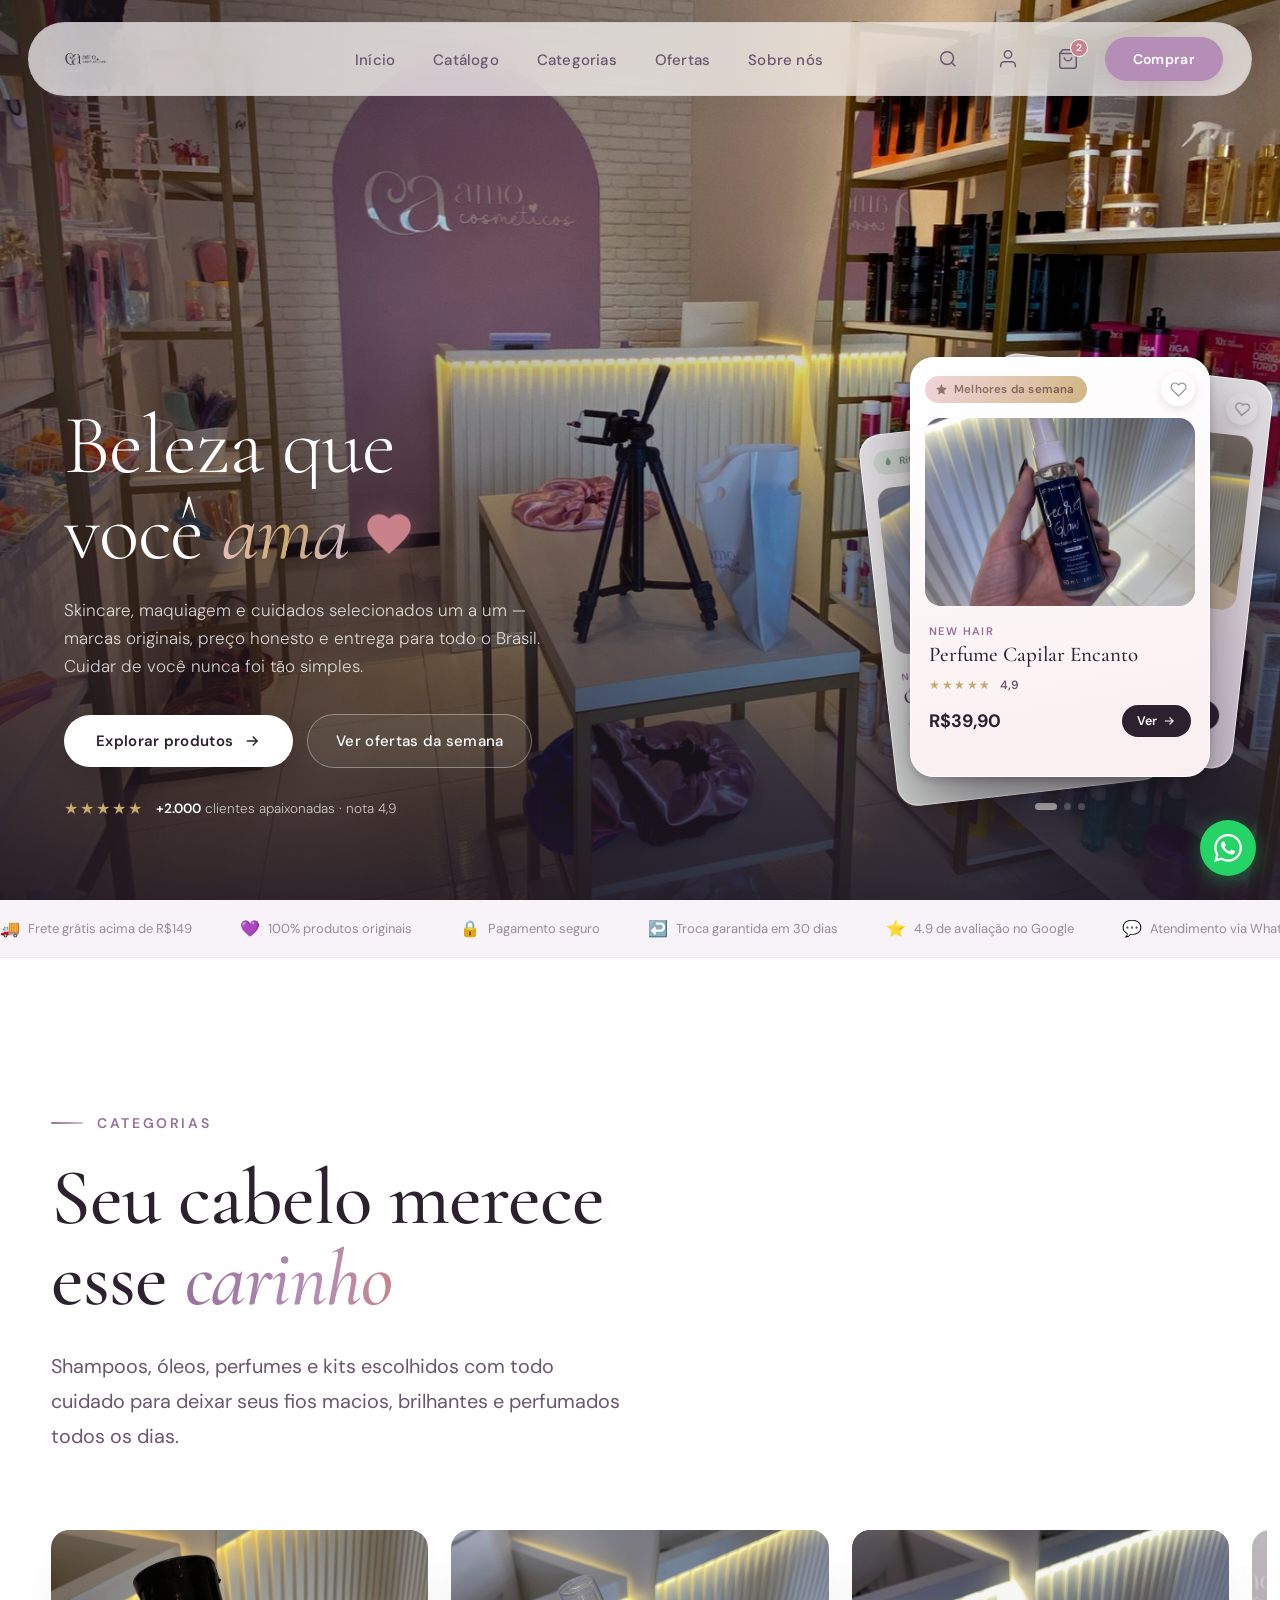
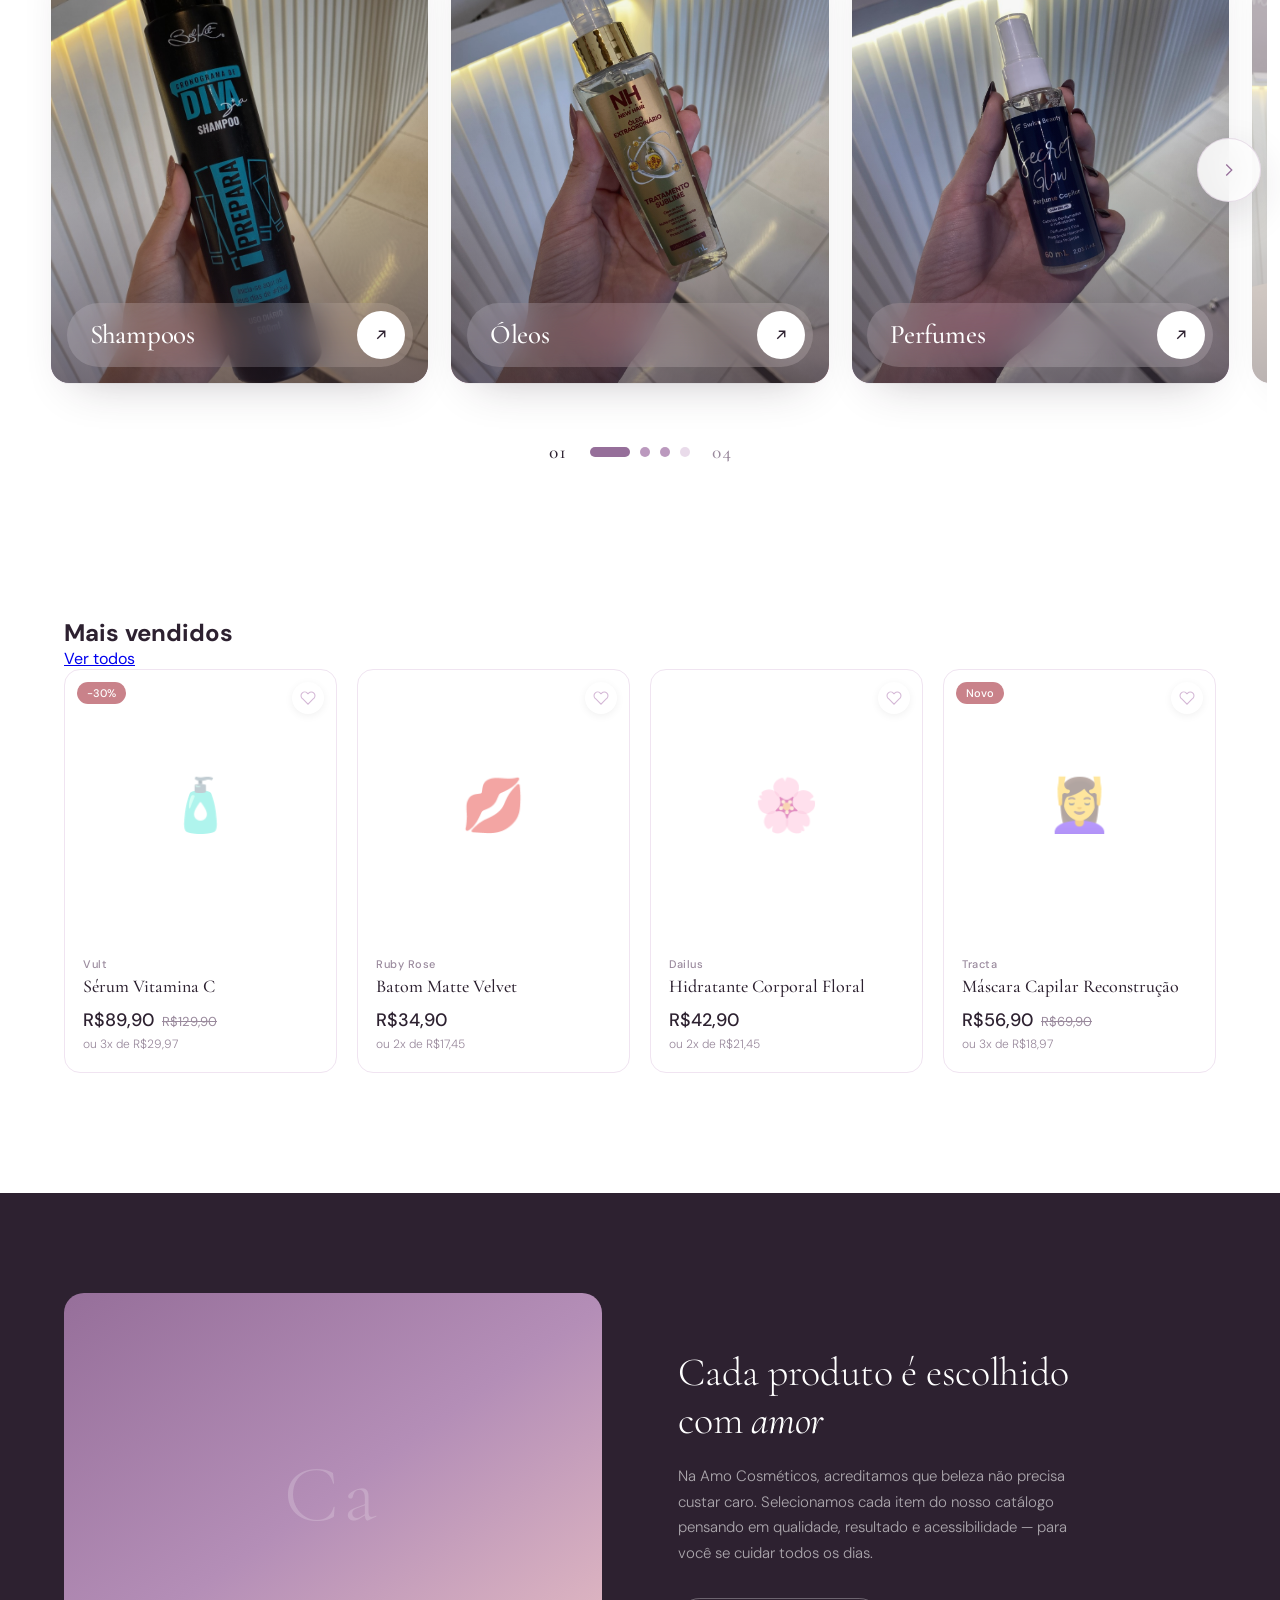
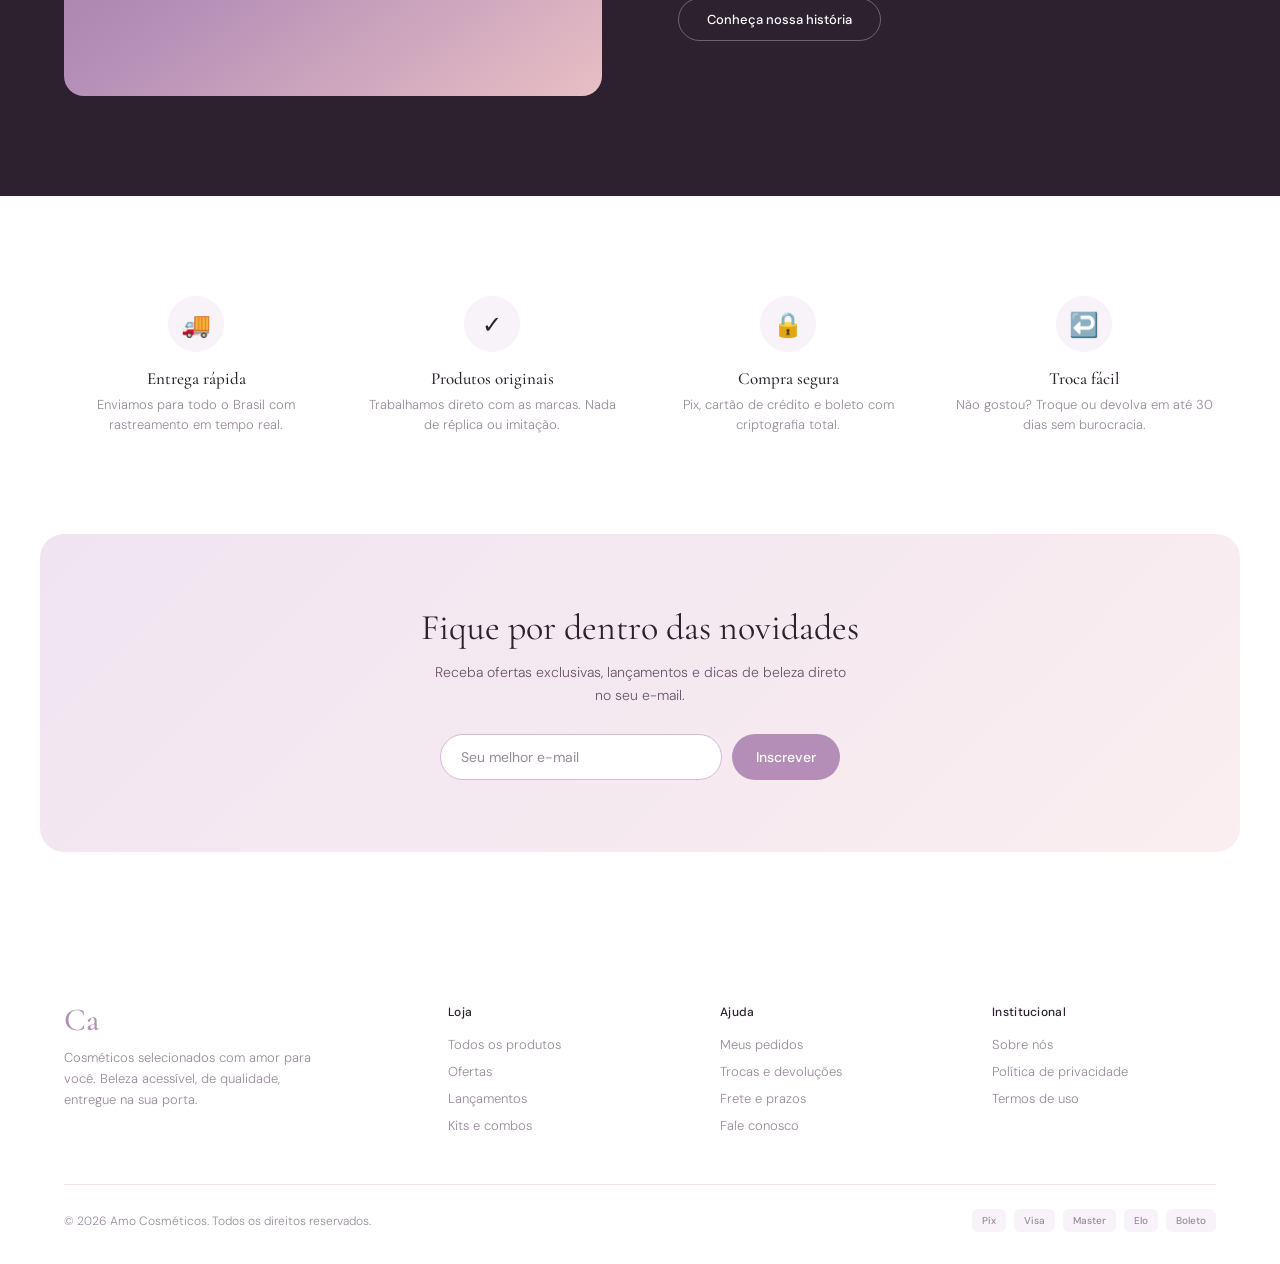
==== commit 0b2c7080: "Mais alterações na herosection e navbar." ====
--- a/index.html
+++ b/index.html
@@ -47,16 +47,10 @@
 <section class="hero" id="hero">
   <div class="hero-slider" id="heroSlider">
     <div class="hero-slide active">
-      <img src="assets/banners/banner-home-01.jpg" alt="Amo Cosméticos — banner 1" class="hero-slide-img" loading="eager">
+      <img src="assets/modelos/loja-ambiente-01.png" alt="Loja Amo Cosméticos" class="hero-slide-img" loading="eager">
     </div>
     <div class="hero-slide">
-      <img src="assets/modelos/modelo-produtos-01.png" alt="Amo Cosméticos — banner 2" class="hero-slide-img" loading="lazy">
-    </div>
-    <div class="hero-slide">
-      <img src="assets/modelos/loja-ambiente-01.jpg" alt="Loja Amo Cosméticos" class="hero-slide-img" loading="lazy">
-    </div>
-    <div class="hero-slide">
-      <img src="assets/modelos/loja-ambiente-02.jpg" alt="Loja Amo Cosméticos" class="hero-slide-img" loading="lazy">
+      <img src="assets/modelos/modelo-produtos-01.png" alt="Amo Cosméticos — modelo com produtos" class="hero-slide-img" loading="lazy">
     </div>
   </div>
 
@@ -69,7 +63,7 @@
   <div class="hero-content" id="heroContent">
     <h1 class="hero-headline">
       <span class="hero-line" data-reveal><span>Beleza que</span></span>
-      <span class="hero-line" data-reveal style="--d:.08s"><span>você <i>ama</i></span></span>
+      <span class="hero-line" data-reveal style="--d:.08s"><span>você <i>ama</i><span class="hero-heart" aria-hidden="true"><svg viewBox="0 0 24 24" fill="currentColor"><path d="M12 21.35l-1.45-1.32C5.4 15.36 2 12.28 2 8.5 2 5.42 4.42 3 7.5 3c1.74 0 3.41.81 4.5 2.09C13.09 3.81 14.76 3 16.5 3 19.58 3 22 5.42 22 8.5c0 3.78-3.4 6.86-8.55 11.54L12 21.35z"/></svg></span></span></span>
     </h1>
     <p class="hero-desc" data-reveal style="--d:.16s">Skincare, maquiagem e cuidados selecionados um a um — marcas originais, preço honesto e entrega para todo o Brasil. Cuidar de você nunca foi tão simples.</p>
     <div class="hero-buttons" data-reveal style="--d:.24s">
@@ -77,7 +71,13 @@
         Explorar produtos
         <svg viewBox="0 0 24 24" fill="none" stroke="currentColor" stroke-width="1.8"><path d="M5 12h14M13 6l6 6-6 6"/></svg>
       </button>
-      <button class="btn-hero-ghost">Ver ofertas da semana</button>
+      <button class="btn-hero-ghost">
+        <span class="ghost-heart" aria-hidden="true">
+          <svg viewBox="0 0 24 24" fill="currentColor"><path d="M12 21.35l-1.45-1.32C5.4 15.36 2 12.28 2 8.5 2 5.42 4.42 3 7.5 3c1.74 0 3.41.81 4.5 2.09C13.09 3.81 14.76 3 16.5 3 19.58 3 22 5.42 22 8.5c0 3.78-3.4 6.86-8.55 11.54L12 21.35z"/></svg>
+        </span>
+        <span class="ghost-label">Ver ofertas da semana</span>
+        <span class="ghost-sparks" aria-hidden="true"><i></i><i></i><i></i></span>
+      </button>
     </div>
     <div class="hero-proof" data-reveal style="--d:.32s">
       <div class="hero-stars" aria-label="4,9 de 5 estrelas">★★★★★</div>
@@ -85,40 +85,94 @@
     </div>
   </div>
 
-  <!-- Álbum de fotos — produtos passando no canto inferior direito -->
-  <div class="hero-album" id="heroAlbum" data-reveal style="--d:.4s" aria-hidden="true">
-    <div class="album-stack">
-      <article class="album-card album-back"><div class="album-shot"></div></article>
-      <article class="album-card album-mid"><div class="album-shot"></div></article>
-      <article class="album-card album-front">
-        <div class="album-shot"></div>
-        <span class="album-heart">
-          <svg viewBox="0 0 24 24" fill="currentColor" aria-hidden="true"><path d="M12 21.35l-1.45-1.32C5.4 15.36 2 12.28 2 8.5 2 5.42 4.42 3 7.5 3c1.74 0 3.41.81 4.5 2.09C13.09 3.81 14.76 3 16.5 3 19.58 3 22 5.42 22 8.5c0 3.78-3.4 6.86-8.55 11.54L12 21.35z"/></svg>
-        </span>
+  <!-- Deck de cards — categorias em destaque (canto inferior direito) -->
+  <div class="hero-deck" id="heroDeck" data-reveal style="--d:.4s">
+    <div class="deck-cards" id="deckCards">
+
+      <!-- Card 1 — Melhores da semana -->
+      <article class="deck-card dc-best" data-card="0" tabindex="0" role="button" aria-label="Melhores produtos da semana">
+        <span class="dc-gloss" aria-hidden="true"></span>
+        <header class="dc-top">
+          <span class="dc-badge"><svg viewBox="0 0 24 24" fill="currentColor" aria-hidden="true"><path d="M12 2l2.9 6.26L22 9.27l-5 4.87 1.18 6.88L12 17.77 5.82 21l1.18-6.88-5-4.87 7.1-1.01z"/></svg> Melhores da semana</span>
+          <button class="dc-fav" type="button" aria-label="Favoritar" tabindex="-1">
+            <svg viewBox="0 0 24 24" fill="none" stroke="currentColor" stroke-width="1.7"><path d="M20.84 4.61a5.5 5.5 0 0 0-7.78 0L12 5.67l-1.06-1.06a5.5 5.5 0 0 0-7.78 7.78l1.06 1.06L12 21.23l7.78-7.78 1.06-1.06a5.5 5.5 0 0 0 0-7.78z"/></svg>
+          </button>
+        </header>
+        <div class="dc-media">
+          <img src="assets/produtos/perfume-capilar.jpeg" alt="Perfume capilar" loading="lazy" draggable="false">
+          <span class="dc-shine" aria-hidden="true"></span>
+        </div>
+        <div class="dc-body">
+          <span class="dc-brand">New Hair</span>
+          <h3 class="dc-name">Perfume Capilar Encanto</h3>
+          <div class="dc-meta">
+            <span class="dc-stars" aria-label="4,9 de 5">★★★★★ <b>4,9</b></span>
+          </div>
+          <div class="dc-foot">
+            <span class="dc-price">R$39,90</span>
+            <span class="dc-cta">Ver <svg viewBox="0 0 24 24" fill="none" stroke="currentColor" stroke-width="1.9"><path d="M5 12h14M13 6l6 6-6 6"/></svg></span>
+          </div>
+        </div>
       </article>
-    </div>
-    <div class="album-tag">
-      <span class="album-tag-label">Favoritos da semana</span>
-      <span class="album-tag-dots">
-        <i class="is-on"></i><i></i><i></i><i></i>
-      </span>
-    </div>
-  </div>
-
-  <div class="hero-indicators" id="heroIndicators">
-    <button class="hero-ind active" data-slide="0" aria-label="Ir para o slide 1">
-      <span class="hero-ind-fill"></span>
-    </button>
-    <button class="hero-ind" data-slide="1" aria-label="Ir para o slide 2">
-      <span class="hero-ind-fill"></span>
-    </button>
-    <button class="hero-ind" data-slide="2" aria-label="Ir para o slide 3">
-      <span class="hero-ind-fill"></span>
-    </button>
-    <button class="hero-ind" data-slide="3" aria-label="Ir para o slide 4">
-      <span class="hero-ind-fill"></span>
-    </button>
-    <span class="hero-counter" id="heroCounter">1 / 4</span>
+
+      <!-- Card 2 — Em oferta -->
+      <article class="deck-card dc-sale" data-card="1" tabindex="0" role="button" aria-label="Produtos em oferta">
+        <span class="dc-gloss" aria-hidden="true"></span>
+        <header class="dc-top">
+          <span class="dc-badge"><svg viewBox="0 0 24 24" fill="currentColor" aria-hidden="true"><path d="M21.41 11.58l-9-9A2 2 0 0 0 11 2H4a2 2 0 0 0-2 2v7a2 2 0 0 0 .59 1.42l9 9a2 2 0 0 0 2.82 0l7-7a2 2 0 0 0 0-2.84zM6.5 8A1.5 1.5 0 1 1 8 6.5 1.5 1.5 0 0 1 6.5 8z"/></svg> Oferta · -32%</span>
+          <button class="dc-fav" type="button" aria-label="Favoritar" tabindex="-1">
+            <svg viewBox="0 0 24 24" fill="none" stroke="currentColor" stroke-width="1.7"><path d="M20.84 4.61a5.5 5.5 0 0 0-7.78 0L12 5.67l-1.06-1.06a5.5 5.5 0 0 0-7.78 7.78l1.06 1.06L12 21.23l7.78-7.78 1.06-1.06a5.5 5.5 0 0 0 0-7.78z"/></svg>
+          </button>
+        </header>
+        <div class="dc-media">
+          <img src="assets/produtos/kit-newhair.jpeg" alt="Kit New Hair" loading="lazy" draggable="false">
+          <span class="dc-shine" aria-hidden="true"></span>
+        </div>
+        <div class="dc-body">
+          <span class="dc-brand">New Hair</span>
+          <h3 class="dc-name">Kit Completo New Hair</h3>
+          <div class="dc-meta">
+            <span class="dc-stars" aria-label="4,8 de 5">★★★★★ <b>4,8</b></span>
+          </div>
+          <div class="dc-foot">
+            <span class="dc-price">R$129,90 <s>R$189,90</s></span>
+            <span class="dc-cta">Ver <svg viewBox="0 0 24 24" fill="none" stroke="currentColor" stroke-width="1.9"><path d="M5 12h14M13 6l6 6-6 6"/></svg></span>
+          </div>
+        </div>
+      </article>
+
+      <!-- Card 3 — Ritual de cuidado (categoria criada) -->
+      <article class="deck-card dc-ritual" data-card="2" tabindex="0" role="button" aria-label="Ritual de cuidado">
+        <span class="dc-gloss" aria-hidden="true"></span>
+        <header class="dc-top">
+          <span class="dc-badge"><svg viewBox="0 0 24 24" fill="currentColor" aria-hidden="true"><path d="M12 2C9 6 7 9 7 13a5 5 0 0 0 10 0c0-4-2-7-5-11z"/></svg> Ritual de cuidado</span>
+          <button class="dc-fav" type="button" aria-label="Favoritar" tabindex="-1">
+            <svg viewBox="0 0 24 24" fill="none" stroke="currentColor" stroke-width="1.7"><path d="M20.84 4.61a5.5 5.5 0 0 0-7.78 0L12 5.67l-1.06-1.06a5.5 5.5 0 0 0-7.78 7.78l1.06 1.06L12 21.23l7.78-7.78 1.06-1.06a5.5 5.5 0 0 0 0-7.78z"/></svg>
+          </button>
+        </header>
+        <div class="dc-media">
+          <img src="assets/produtos/oleos-newhair.jpeg" alt="Óleo reparador New Hair" loading="lazy" draggable="false">
+          <span class="dc-shine" aria-hidden="true"></span>
+        </div>
+        <div class="dc-body">
+          <span class="dc-brand">New Hair</span>
+          <h3 class="dc-name">Óleo Reparador Noturno</h3>
+          <div class="dc-meta">
+            <span class="dc-stars" aria-label="5 de 5">★★★★★ <b>5,0</b></span>
+          </div>
+          <div class="dc-foot">
+            <span class="dc-price">R$54,90</span>
+            <span class="dc-cta">Ver <svg viewBox="0 0 24 24" fill="none" stroke="currentColor" stroke-width="1.9"><path d="M5 12h14M13 6l6 6-6 6"/></svg></span>
+          </div>
+        </div>
+      </article>
+
+    </div>
+    <div class="deck-dots" id="deckDots" role="tablist" aria-label="Alternar destaques">
+      <button class="deck-dot is-on" type="button" data-go="0" role="tab" aria-label="Melhores da semana"></button>
+      <button class="deck-dot" type="button" data-go="1" role="tab" aria-label="Em oferta"></button>
+      <button class="deck-dot" type="button" data-go="2" role="tab" aria-label="Ritual de cuidado"></button>
+    </div>
   </div>
 </section>
 
--- a/css/style.css
+++ b/css/style.css
@@ -75,7 +75,7 @@
   align-items: center;
   justify-content: space-between;
   gap: 24px;
-  padding: 11px 32px;
+  padding: 7px 28px;
   background: rgba(255, 255, 255, 0.70);
   backdrop-filter: blur(26px) saturate(1.5);
   -webkit-backdrop-filter: blur(26px) saturate(1.5);
@@ -90,7 +90,7 @@
 /* estado "rolou um pouco": navbar encolhe e ganha mais contraste */
 .nav.scrolled {
   top: 12px;
-  padding: 8px 26px;
+  padding: 7px 26px;
   background: rgba(255, 255, 255, 0.90);
   box-shadow: 0 10px 44px rgba(45, 33, 48, 0.12);
 }
@@ -109,8 +109,8 @@
 
 .nav-logo {
   display: block;
-  width: 228px;
-  height: 70px;
+  width: 196px;
+  height: 58px;
   background-color: var(--logo-color);
   -webkit-mask: var(--logo-src) left center / contain no-repeat;
           mask: var(--logo-src) left center / contain no-repeat;
@@ -118,8 +118,8 @@
 }
 
 .nav.scrolled .nav-logo {
-  width: 196px;
-  height: 60px;
+  width: 188px;
+  height: 56px;
 }
 
 .nav-brand:hover .nav-logo {
@@ -435,110 +435,296 @@
   pointer-events: none;
 }
 
-/* ── Álbum de fotos — produtos passando no canto inferior direito ── */
-.hero-album {
-  position: absolute;
-  right: clamp(24px, 5vw, 80px);
-  bottom: clamp(58px, 11vh, 128px);
+/* ══════════════════════════════════════════════
+   DECK DE CARDS — destaques em "cartas" no canto inferior direito
+   ══════════════════════════════════════════════ */
+.hero-deck {
+  position: absolute;
+  right: clamp(24px, 5vw, 76px);
+  bottom: clamp(56px, 10vh, 118px);
   z-index: 2;
   display: flex;
   flex-direction: column;
   align-items: center;
-  gap: 18px;
-}
-
-.album-stack {
+  gap: 20px;
+}
+
+.deck-cards {
   position: relative;
-  width: 290px;
-  height: 340px;
-  animation: album-bob 6s ease-in-out infinite;
-}
-
-@keyframes album-bob {
-  0%, 100% { transform: translateY(0); }
-  50%      { transform: translateY(-10px); }
-}
-
-.album-card {
+  width: 312px;
+  height: 432px;
+}
+
+.deck-card {
+  position: absolute;
+  top: 6px;
+  left: 6px;
+  width: 300px;
+  height: 420px;
+  padding: 14px 14px 16px;
+  border-radius: 24px;
+  background: linear-gradient(170deg, #ffffff 0%, var(--lilas-whisper) 100%);
+  border: 1px solid rgba(255, 255, 255, 0.9);
+  box-shadow: 0 26px 60px rgba(26, 18, 28, 0.42), 0 2px 6px rgba(26, 18, 28, 0.18);
+  cursor: pointer;
+  overflow: hidden;
+  /* estado inicial (antes de "distribuir as cartas") */
+  opacity: 0;
+  transform: translateY(34px) scale(0.82) rotate(0deg);
+  transform-origin: center bottom;
+  transition: transform 0.85s cubic-bezier(.2,.8,.2,1),
+              opacity 0.6s ease,
+              box-shadow 0.4s ease;
+  will-change: transform;
+}
+
+.deck-card:focus-visible { outline: 2px solid var(--white); outline-offset: 3px; }
+
+/* brilho de vidro no topo da carta */
+.dc-gloss {
   position: absolute;
   inset: 0;
-  border-radius: 22px;
-  background: #fff;
-  padding: 12px;
-  box-shadow: 0 24px 60px rgba(26, 18, 28, 0.4);
-  transition: transform 0.7s cubic-bezier(.2,.7,.2,1);
-  will-change: transform;
-}
-
-.album-shot {
+  border-radius: 24px;
+  pointer-events: none;
+  background: linear-gradient(150deg, rgba(255,255,255,0.65) 0%, rgba(255,255,255,0) 38%);
+  mix-blend-mode: screen;
+  opacity: 0.6;
+}
+
+/* acentos por categoria */
+.dc-best   { background: linear-gradient(170deg, #ffffff 0%, var(--rose-whisper) 100%); }
+.dc-sale   { background: linear-gradient(170deg, #ffffff 0%, var(--lilas-ghost) 100%); }
+.dc-ritual { background: linear-gradient(170deg, #ffffff 0%, #eef5ee 100%); }
+
+/* ── posições do leque (controladas via JS) ── */
+.hero-deck.is-dealt .deck-card { opacity: 1; }
+
+.hero-deck.is-dealt .deck-card.pos-0 {
+  transform: translate(0, 0) rotate(0deg) scale(1);
+  z-index: 3;
+  box-shadow: 0 30px 66px rgba(26, 18, 28, 0.46), 0 3px 8px rgba(26, 18, 28, 0.2);
+}
+.hero-deck.is-dealt .deck-card.pos-1 {
+  transform: translate(32px, -22px) rotate(6.5deg) scale(0.93);
+  z-index: 2;
+  transition-delay: 0.08s;
+}
+.hero-deck.is-dealt .deck-card.pos-2 {
+  transform: translate(-28px, 16px) rotate(-6.5deg) scale(0.89);
+  z-index: 1;
+  transition-delay: 0.16s;
+}
+
+/* cartas de trás recebem um leve véu e não capturam o clique no texto */
+.hero-deck.is-dealt .deck-card.pos-1::after,
+.hero-deck.is-dealt .deck-card.pos-2::after {
+  content: "";
+  position: absolute;
+  inset: 0;
+  border-radius: 24px;
+  background: rgba(45, 33, 48, 0.14);
+  pointer-events: none;
+  transition: background 0.6s ease;
+}
+
+.hero-deck.is-dealt .deck-card.pos-0:hover {
+  transform: translate(0, -6px) rotate(0deg) scale(1.01);
+}
+
+/* ── topo: badge + favorito ── */
+.dc-top {
+  display: flex;
+  align-items: center;
+  justify-content: space-between;
+  gap: 8px;
+  margin-bottom: 12px;
+}
+
+.dc-badge {
+  display: inline-flex;
+  align-items: center;
+  gap: 6px;
+  padding: 6px 12px 6px 10px;
+  font-family: var(--sans);
+  font-size: 11.5px;
+  font-weight: 600;
+  letter-spacing: 0.2px;
+  border-radius: 40px;
+  color: var(--plum);
+  background: var(--lilas-ghost);
+  white-space: nowrap;
+}
+
+.dc-badge svg { width: 13px; height: 13px; }
+
+.dc-best   .dc-badge { background: linear-gradient(100deg, var(--rose-soft), var(--gold)); color: #5a3a2f; }
+.dc-sale   .dc-badge { background: var(--rose); color: #fff; }
+.dc-ritual .dc-badge { background: #d7e9d7; color: #335a3a; }
+.dc-ritual .dc-badge svg { color: #4a7a52; }
+
+.dc-fav {
+  flex-shrink: 0;
+  width: 34px;
+  height: 34px;
+  display: grid;
+  place-items: center;
+  border: none;
+  border-radius: 50%;
+  background: rgba(255, 255, 255, 0.8);
+  box-shadow: 0 3px 10px rgba(26, 18, 28, 0.12);
+  cursor: pointer;
+  transition: transform 0.25s, background 0.25s, color 0.25s;
+  color: var(--ink-muted);
+}
+
+.dc-fav svg { width: 17px; height: 17px; }
+.dc-fav:hover { transform: scale(1.12); color: var(--rose); background: #fff; }
+.dc-fav.is-liked { color: var(--rose); }
+.dc-fav.is-liked svg { fill: var(--rose); }
+
+/* ── mídia ── */
+.dc-media {
+  position: relative;
+  width: 100%;
+  height: 188px;
+  border-radius: 16px;
+  overflow: hidden;
+  background: var(--lilas-whisper);
+  box-shadow: inset 0 0 0 1px rgba(45, 33, 48, 0.05);
+}
+
+.dc-media img {
   width: 100%;
   height: 100%;
-  border-radius: 14px;
-  background-size: cover;
-  background-position: center;
-  background-repeat: no-repeat;
-  transition: opacity 0.6s ease;
-}
-
-/* leque: cartas de trás ficam inclinadas; a da frente reta */
-.album-back  { transform: rotate(8deg)  translate(14px, 10px) scale(0.94); }
-.album-mid   { transform: rotate(-5deg) translate(-8px, 5px) scale(0.97); }
-.album-front { transform: rotate(0deg); }
-
-.album-heart {
-  position: absolute;
-  top: 24px;
-  right: 24px;
-  width: 42px;
-  height: 42px;
-  display: grid;
-  place-items: center;
-  border-radius: 50%;
-  background: rgba(255,255,255,0.92);
-  backdrop-filter: blur(6px);
-  box-shadow: 0 6px 18px rgba(26,18,28,0.2);
-}
-
-.album-heart svg {
-  width: 20px;
-  height: 20px;
-  color: var(--rose);
-}
-
-/* legenda do álbum */
-.album-tag {
-  display: flex;
-  flex-direction: column;
-  align-items: center;
-  gap: 9px;
-}
-
-.album-tag-label {
-  font-family: var(--sans);
-  font-size: 12px;
-  font-weight: 500;
+  object-fit: cover;
+  object-position: center;
+  display: block;
+  transition: transform 0.9s cubic-bezier(.2,.7,.2,1);
+}
+
+.deck-card.pos-0:hover .dc-media img { transform: scale(1.06); }
+
+/* varredura de brilho (cosmético) no card da frente */
+.dc-shine {
+  position: absolute;
+  top: 0;
+  left: -60%;
+  width: 45%;
+  height: 100%;
+  pointer-events: none;
+  background: linear-gradient(105deg, transparent, rgba(255, 255, 255, 0.55), transparent);
+  transform: skewX(-18deg);
+}
+
+.hero-deck.is-dealt .deck-card.pos-0 .dc-shine {
+  animation: dc-shine-sweep 4.6s ease-in-out 1.4s infinite;
+}
+
+@keyframes dc-shine-sweep {
+  0%   { left: -60%; }
+  26%  { left: 130%; }
+  100% { left: 130%; }
+}
+
+/* ── corpo ── */
+.dc-body { padding: 13px 4px 0; }
+
+.dc-brand {
+  font-family: var(--sans);
+  font-size: 11px;
+  font-weight: 600;
   letter-spacing: 1.4px;
   text-transform: uppercase;
-  color: rgba(255,255,255,0.82);
-}
-
-.album-tag-dots {
-  display: flex;
-  gap: 6px;
-}
-
-.album-tag-dots i {
-  width: 6px;
-  height: 6px;
+  color: var(--lilas-deep);
+}
+
+.dc-name {
+  font-family: var(--serif);
+  font-size: 21px;
+  font-weight: 500;
+  line-height: 1.1;
+  color: var(--ink);
+  margin: 3px 0 7px;
+}
+
+.dc-meta { margin-bottom: 11px; }
+
+.dc-stars {
+  font-size: 12px;
+  letter-spacing: 1.5px;
+  color: var(--gold);
+}
+
+.dc-stars b {
+  font-family: var(--sans);
+  font-size: 12px;
+  font-weight: 600;
+  letter-spacing: 0;
+  color: var(--ink-secondary);
+  margin-left: 4px;
+}
+
+.dc-foot {
+  display: flex;
+  align-items: center;
+  justify-content: space-between;
+  gap: 10px;
+}
+
+.dc-price {
+  font-family: var(--sans);
+  font-size: 18px;
+  font-weight: 700;
+  color: var(--plum);
+}
+
+.dc-price s {
+  font-size: 12.5px;
+  font-weight: 400;
+  color: var(--ink-muted);
+  margin-left: 5px;
+}
+
+.dc-cta {
+  display: inline-flex;
+  align-items: center;
+  gap: 5px;
+  padding: 8px 15px;
+  font-family: var(--sans);
+  font-size: 12.5px;
+  font-weight: 600;
+  color: var(--white);
+  background: var(--plum);
+  border-radius: 40px;
+  transition: gap 0.25s, background 0.25s;
+}
+
+.dc-cta svg { width: 14px; height: 14px; }
+.deck-card.pos-0:hover .dc-cta { gap: 9px; background: var(--lilas-deep); }
+
+/* ── bolinhas do deck ── */
+.deck-dots {
+  display: flex;
+  gap: 7px;
+}
+
+.deck-dot {
+  width: 7px;
+  height: 7px;
+  padding: 0;
+  border: none;
   border-radius: 50%;
-  background: rgba(255,255,255,0.32);
-  transition: background 0.4s, width 0.4s;
-}
-
-.album-tag-dots i.is-on {
-  width: 18px;
+  background: rgba(255, 255, 255, 0.4);
+  cursor: pointer;
+  transition: width 0.4s cubic-bezier(.4,0,.2,1), background 0.4s;
+}
+
+.deck-dot:hover { background: rgba(255, 255, 255, 0.7); }
+
+.deck-dot.is-on {
+  width: 22px;
   border-radius: 4px;
-  background: rgba(255,255,255,0.9);
+  background: var(--white);
 }
 
 .hero-content {
@@ -633,6 +819,43 @@
   -webkit-background-clip: text;
           background-clip: text;
   -webkit-text-fill-color: transparent;
+}
+
+/* coração ao lado de "você ama" */
+.hero-heart {
+  display: inline-flex;
+  vertical-align: baseline;
+  margin-left: 0.18em;
+  transform: translateY(0.02em) scale(0);
+  transform-origin: center 70%;
+  opacity: 0;
+}
+
+.hero-heart svg {
+  width: 0.62em;
+  height: 0.62em;
+  fill: var(--rose);
+  filter: drop-shadow(0 4px 12px rgba(201, 130, 138, 0.5));
+}
+
+/* surge depois que a linha termina de revelar, e pulsa suave */
+.hero.is-loaded .hero-heart {
+  animation: heart-pop 0.7s cubic-bezier(.2,1.4,.3,1) 1.05s forwards,
+             heart-beat 2.6s ease-in-out 1.9s infinite;
+}
+
+@keyframes heart-pop {
+  0%   { transform: translateY(0.02em) scale(0);   opacity: 0; }
+  60%  { transform: translateY(0.02em) scale(1.25); opacity: 1; }
+  100% { transform: translateY(0.02em) scale(1);    opacity: 1; }
+}
+
+@keyframes heart-beat {
+  0%, 100% { transform: translateY(0.02em) scale(1); }
+  14%      { transform: translateY(0.02em) scale(1.16); }
+  28%      { transform: translateY(0.02em) scale(1); }
+  42%      { transform: translateY(0.02em) scale(1.1); }
+  56%      { transform: translateY(0.02em) scale(1); }
 }
 
 .hero-desc {
@@ -686,6 +909,9 @@
 }
 
 .btn-hero-ghost {
+  position: relative;
+  display: inline-flex;
+  align-items: center;
   font-family: var(--sans);
   font-size: 15px;
   font-weight: 500;
@@ -696,6 +922,7 @@
   border-radius: 50px;
   cursor: pointer;
   letter-spacing: 0.3px;
+  overflow: visible;
   transition: border-color 0.3s, background 0.3s, transform 0.25s;
 }
 
@@ -703,6 +930,72 @@
   border-color: rgba(255, 255, 255, 0.7);
   background: rgba(255, 255, 255, 0.14);
   transform: translateY(-3px);
+}
+
+/* coração que surge dentro do botão */
+.ghost-heart {
+  display: inline-flex;
+  align-items: center;
+  width: 0;
+  opacity: 0;
+  transform: scale(0.2) rotate(-18deg);
+  transform-origin: center;
+  transition: width 0.4s cubic-bezier(.2,.9,.3,1.3),
+              opacity 0.3s ease,
+              transform 0.45s cubic-bezier(.2,1.5,.3,1);
+}
+
+.ghost-heart svg {
+  width: 17px;
+  height: 17px;
+  fill: var(--rose-soft);
+  filter: drop-shadow(0 2px 6px rgba(201, 130, 138, 0.55));
+}
+
+.btn-hero-ghost:hover .ghost-heart,
+.btn-hero-ghost:focus-visible .ghost-heart {
+  width: 24px;
+  opacity: 1;
+  transform: scale(1) rotate(0deg);
+}
+
+.ghost-label { display: inline-block; transition: transform 0.35s cubic-bezier(.2,.9,.3,1); }
+
+/* faíscas de coração subindo ao passar o mouse */
+.ghost-sparks {
+  position: absolute;
+  left: 30px;
+  top: 50%;
+  width: 0;
+  height: 0;
+  pointer-events: none;
+}
+
+.ghost-sparks i {
+  position: absolute;
+  width: 7px;
+  height: 7px;
+  border-radius: 50%;
+  background: var(--rose-soft);
+  opacity: 0;
+}
+
+.ghost-sparks i:nth-child(1) { left: -2px; }
+.ghost-sparks i:nth-child(2) { left: 10px; width: 5px; height: 5px; }
+.ghost-sparks i:nth-child(3) { left: 20px; width: 6px; height: 6px; }
+
+.btn-hero-ghost:hover .ghost-sparks i,
+.btn-hero-ghost:focus-visible .ghost-sparks i {
+  animation: ghost-spark 0.9s ease-out forwards;
+}
+
+.btn-hero-ghost:hover .ghost-sparks i:nth-child(2) { animation-delay: 0.12s; }
+.btn-hero-ghost:hover .ghost-sparks i:nth-child(3) { animation-delay: 0.22s; }
+
+@keyframes ghost-spark {
+  0%   { opacity: 0; transform: translateY(0) scale(0.4); }
+  30%  { opacity: 0.9; }
+  100% { opacity: 0; transform: translateY(-26px) scale(1); }
 }
 
 /* prova social */
@@ -1874,14 +2167,17 @@
   }
 }
 
-/* Álbum encolhe antes de sumir */
+/* Deck encolhe antes de sumir */
 @media (max-width: 1180px) {
-  .album-stack { width: 240px; height: 282px; }
+  .deck-cards { width: 284px; height: 400px; }
+  .deck-card  { width: 272px; height: 388px; }
+  .dc-media   { height: 168px; }
+  .dc-name    { font-size: 20px; }
 }
 
 @media (max-width: 1024px) {
-  /* texto ocupa a largura toda; álbum sai de cena para não cobrir o conteúdo */
-  .hero-album { display: none; }
+  /* texto ocupa a largura toda; deck sai de cena para não cobrir o conteúdo */
+  .hero-deck { display: none; }
   .hero-content { max-width: none; }
 }
 
@@ -1979,8 +2275,9 @@
   .hero-slide-placeholder { transform: none; }
   .hero-slide.active .hero-slide-img { animation: none; transform: scale(1.02); }
   .hero-badge-dot,
-  .hero-scroll-cue svg,
-  .album-stack { animation: none; }
+  .hero-scroll-cue svg { animation: none; }
+  .hero-heart { animation: none; opacity: 1; transform: translateY(0.02em) scale(1); }
+  .dc-shine { display: none; }
   [data-reveal],
   .hero-line > span { transition: none; }
 
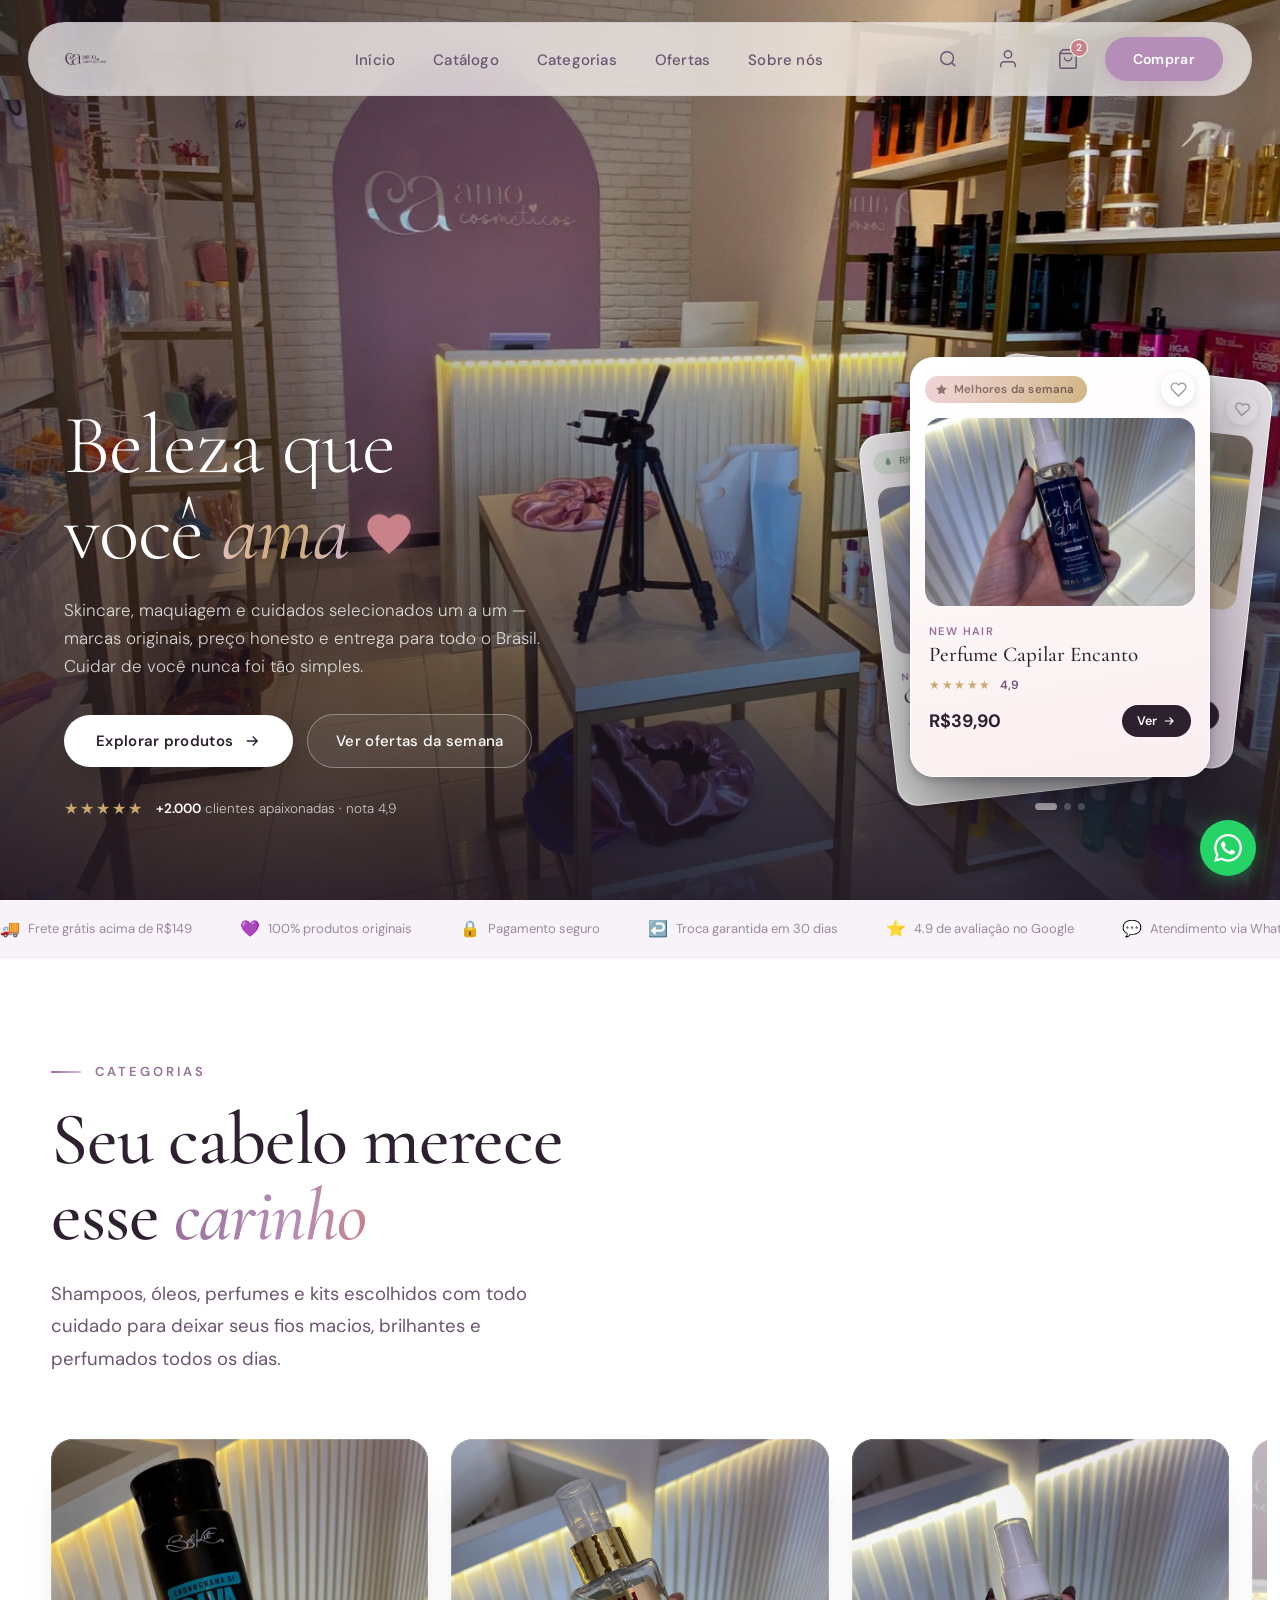
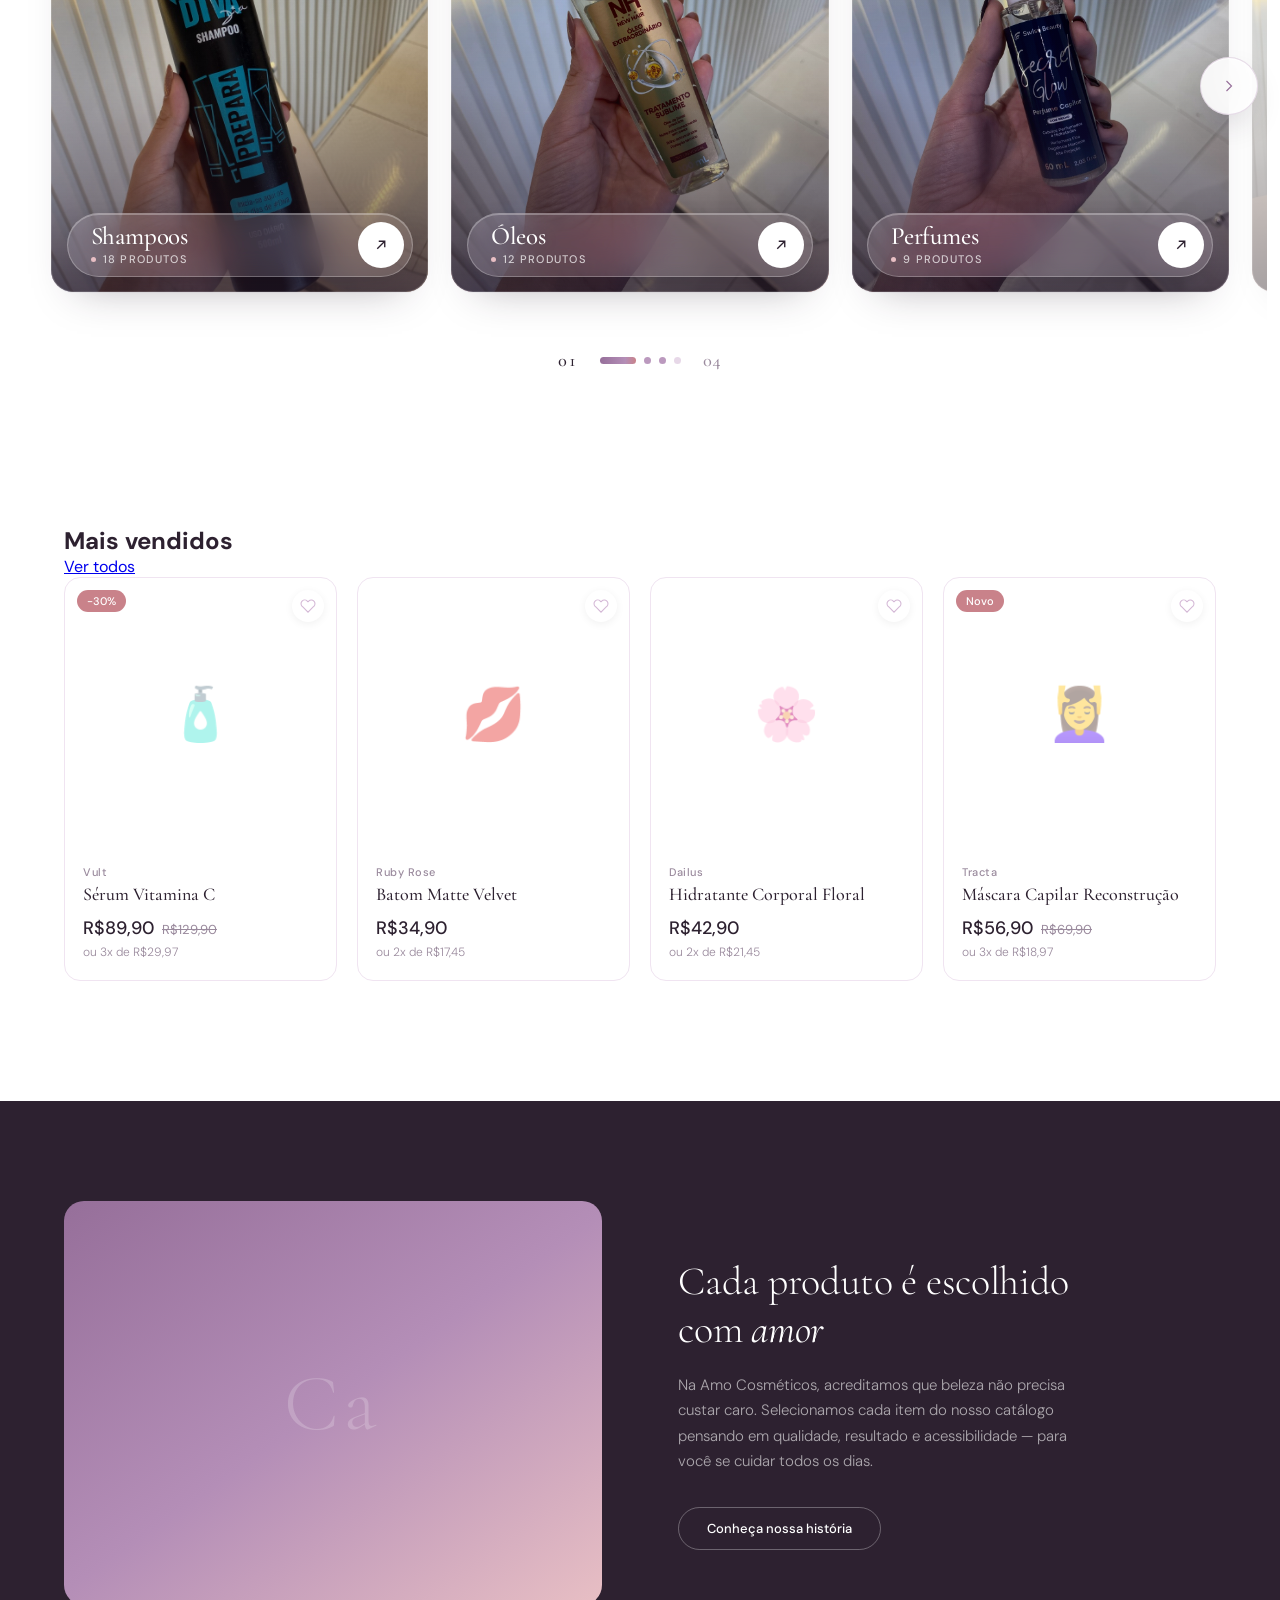
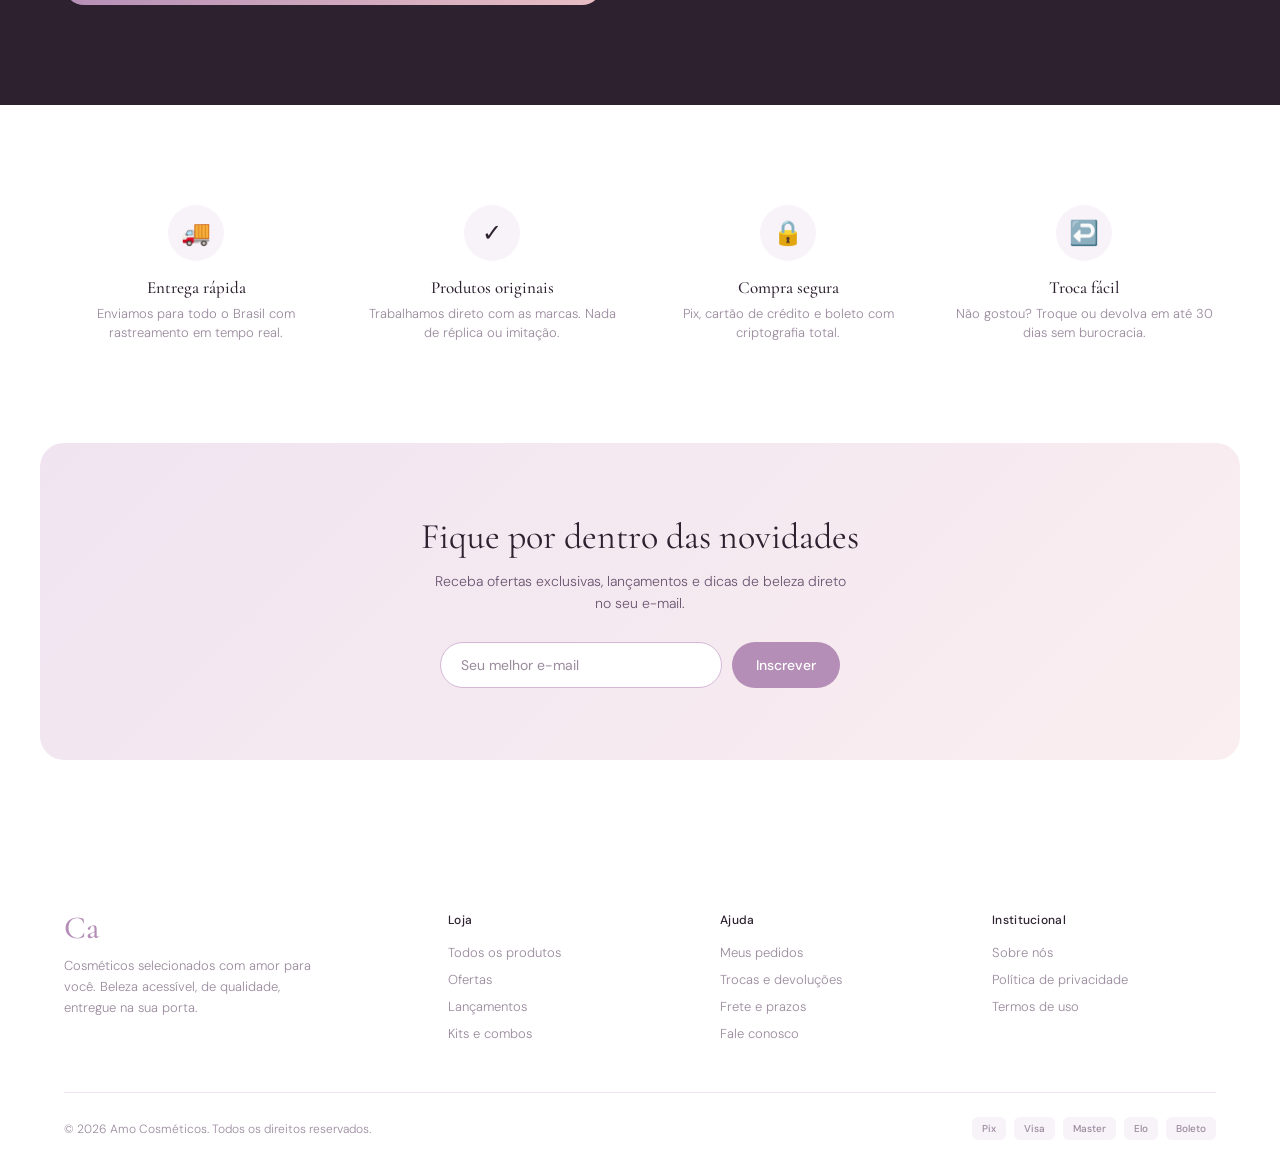
==== commit da2503a8: "Estrutura de design da section de categorias alterada." ====
--- a/index.html
+++ b/index.html
@@ -213,7 +213,10 @@
           <img src="assets/produtos/shampoo-belkit.jpeg" alt="Shampoo" class="cat-card-img" loading="lazy" draggable="false">
           <div class="cat-card-overlay"></div>
           <div class="cat-card-info">
-            <span class="cat-card-name">Shampoos</span>
+            <span class="cat-card-text">
+              <span class="cat-card-name">Shampoos</span>
+              <span class="cat-card-count">18 produtos</span>
+            </span>
             <span class="cat-card-arrow" aria-hidden="true">
               <svg viewBox="0 0 24 24" fill="none" stroke="currentColor" stroke-width="1.8"><path d="M7 17 17 7M9 7h8v8"/></svg>
             </span>
@@ -225,7 +228,10 @@
           <img src="assets/produtos/oleos-newhair.jpeg" alt="Óleos" class="cat-card-img" loading="lazy" draggable="false">
           <div class="cat-card-overlay"></div>
           <div class="cat-card-info">
-            <span class="cat-card-name">Óleos</span>
+            <span class="cat-card-text">
+              <span class="cat-card-name">Óleos</span>
+              <span class="cat-card-count">12 produtos</span>
+            </span>
             <span class="cat-card-arrow" aria-hidden="true">
               <svg viewBox="0 0 24 24" fill="none" stroke="currentColor" stroke-width="1.8"><path d="M7 17 17 7M9 7h8v8"/></svg>
             </span>
@@ -237,7 +243,10 @@
           <img src="assets/produtos/perfume-capilar.jpeg" alt="Perfume Capilar" class="cat-card-img" loading="lazy" draggable="false">
           <div class="cat-card-overlay"></div>
           <div class="cat-card-info">
-            <span class="cat-card-name">Perfumes</span>
+            <span class="cat-card-text">
+              <span class="cat-card-name">Perfumes</span>
+              <span class="cat-card-count">9 produtos</span>
+            </span>
             <span class="cat-card-arrow" aria-hidden="true">
               <svg viewBox="0 0 24 24" fill="none" stroke="currentColor" stroke-width="1.8"><path d="M7 17 17 7M9 7h8v8"/></svg>
             </span>
@@ -249,7 +258,10 @@
           <img src="assets/produtos/kit-newhair.jpeg" alt="Kits" class="cat-card-img" loading="lazy" draggable="false">
           <div class="cat-card-overlay"></div>
           <div class="cat-card-info">
-            <span class="cat-card-name">Kits</span>
+            <span class="cat-card-text">
+              <span class="cat-card-name">Kits</span>
+              <span class="cat-card-count">24 produtos</span>
+            </span>
             <span class="cat-card-arrow" aria-hidden="true">
               <svg viewBox="0 0 24 24" fill="none" stroke="currentColor" stroke-width="1.8"><path d="M7 17 17 7M9 7h8v8"/></svg>
             </span>
--- a/css/style.css
+++ b/css/style.css
@@ -1156,19 +1156,42 @@
 /* ══════════════════════════════════════════════
    CATEGORIES
    ══════════════════════════════════════════════ */
+
+/* ── Propriedades registradas (animáveis via CSS) ── */
+@property --shine-x {
+  syntax: '<percentage>';
+  inherits: true;
+  initial-value: -40%;
+}
+
+@property --tilt-x {
+  syntax: '<angle>';
+  inherits: true;
+  initial-value: 0deg;
+}
+
+@property --tilt-y {
+  syntax: '<angle>';
+  inherits: true;
+  initial-value: 0deg;
+}
+
 .categories {
   --cat-ease: cubic-bezier(0.16, 1, 0.3, 1);
+  --cat-spring: cubic-bezier(0.34, 1.32, 0.64, 1);
   --cat-bleed: clamp(16px, 3vw, 40px);
+  --cat-radius: 22px;
+  --cat-stagger: 0.09s;
   position: relative;
-  padding: clamp(96px, 12vw, 170px) clamp(20px, 4vw, 64px);
+  padding: clamp(64px, 8vw, 120px) clamp(20px, 4vw, 64px) clamp(96px, 12vw, 170px);
   max-width: 1440px;
   margin: 0 auto;
 }
 
 /* ── Entrada escalonada (ativada via JS) ── */
 @keyframes catRise {
-  from { opacity: 0; translate: 0 44px; }
-  to   { opacity: 1; translate: 0 0; }
+  from { opacity: 0; translate: 0 52px; scale: 0.97; }
+  to   { opacity: 1; translate: 0 0;    scale: 1; }
 }
 
 .categories.is-armed:not(.is-in) [data-cat-reveal] {
@@ -1176,25 +1199,30 @@
 }
 
 .categories.is-in [data-cat-reveal] {
-  animation: catRise 1.3s var(--cat-ease) calc(var(--i, 0) * 0.11s) backwards;
+  animation: catRise 1.4s var(--cat-ease) calc(var(--i, 0) * var(--cat-stagger)) backwards;
+}
+
+.categories.is-in .cat-card[data-cat-reveal] {
+  animation-duration: 1.6s;
+  animation-delay: calc(var(--i, 0) * 0.1s + 0.08s);
 }
 
 /* ── Header ── */
 .categories-intro {
   position: relative;
   max-width: 800px;
-  margin-bottom: clamp(52px, 6vw, 84px);
+  margin-bottom: clamp(44px, 5vw, 72px);
 }
 
 .categories-eyebrow {
   position: relative;
   display: inline-block;
-  padding-left: 46px;
-  margin-bottom: 26px;
-  font-family: var(--sans);
-  font-size: 14px;
+  padding-left: 44px;
+  margin-bottom: 22px;
+  font-family: var(--sans);
+  font-size: 13px;
   font-weight: 600;
-  letter-spacing: 2.6px;
+  letter-spacing: 3px;
   text-transform: uppercase;
   color: var(--lilas-deep);
 }
@@ -1204,7 +1232,7 @@
   position: absolute;
   left: 0;
   top: 50%;
-  width: 32px;
+  width: 30px;
   height: 2px;
   border-radius: 2px;
   background: linear-gradient(90deg, var(--lilas-deep), var(--lilas-light));
@@ -1213,12 +1241,13 @@
 
 .categories .section-title {
   font-family: var(--serif);
-  font-size: clamp(46px, 6.2vw, 80px);
+  font-size: clamp(44px, 5.8vw, 76px);
   font-weight: 500;
-  line-height: 1.03;
-  letter-spacing: -1px;
+  line-height: 1.02;
+  letter-spacing: -1.2px;
   color: var(--ink);
-  margin-bottom: 28px;
+  margin-bottom: 24px;
+  text-wrap: balance;
 }
 
 .categories .section-title i {
@@ -1231,11 +1260,11 @@
 
 .categories-sub {
   font-family: var(--sans);
-  font-size: clamp(17px, 1.55vw, 21px);
+  font-size: clamp(16.5px, 1.45vw, 19.5px);
   font-weight: 400;
   line-height: 1.75;
   color: var(--ink-secondary);
-  max-width: 580px;
+  max-width: 540px;
 }
 
 /* ── Carrossel ── */
@@ -1251,8 +1280,8 @@
   gap: var(--cat-gap);
   overflow-x: auto;
   overflow-y: hidden;
-  padding: 36px var(--cat-bleed) 64px;
-  margin: -36px calc(var(--cat-bleed) * -1) -64px;
+  padding: 44px var(--cat-bleed) 84px;
+  margin: -44px calc(var(--cat-bleed) * -1) -84px;
   scroll-padding-inline: var(--cat-bleed);
   scroll-snap-type: x mandatory;
   scroll-behavior: smooth;
@@ -1288,50 +1317,52 @@
   top: 50%;
   z-index: 5;
   translate: 0 -50%;
-  width: 64px;
-  height: 64px;
+  width: 58px;
+  height: 58px;
   display: flex;
   align-items: center;
   justify-content: center;
   border-radius: 50%;
-  border: 1px solid rgba(180, 142, 183, 0.28);
-  background: rgba(255, 255, 255, 0.84);
-  backdrop-filter: blur(18px) saturate(1.5);
-  -webkit-backdrop-filter: blur(18px) saturate(1.5);
+  border: 1px solid rgba(180, 142, 183, 0.3);
+  background: rgba(255, 255, 255, 0.9);
+  backdrop-filter: blur(18px) saturate(1.6);
+  -webkit-backdrop-filter: blur(18px) saturate(1.6);
   color: var(--lilas-deep);
   cursor: pointer;
-  box-shadow: 0 14px 40px rgba(45, 33, 48, 0.14);
+  box-shadow: inset 0 1px 0 rgba(255, 255, 255, 0.9),
+              0 14px 34px -8px rgba(45, 33, 48, 0.2);
   transition: background 0.5s var(--cat-ease),
               color 0.5s var(--cat-ease),
               border-color 0.5s var(--cat-ease),
               box-shadow 0.5s var(--cat-ease),
-              transform 0.6s var(--cat-ease),
+              transform 0.7s var(--cat-spring),
               opacity 0.4s ease,
               visibility 0.4s;
 }
 
-.cat-nav-prev { left: -32px; }
-.cat-nav-next { right: -32px; }
+.cat-nav-prev { left: -29px; }
+.cat-nav-next { right: -29px; }
 
 .cat-nav svg {
-  width: 22px;
-  height: 22px;
-  transition: transform 0.6s var(--cat-ease);
+  width: 20px;
+  height: 20px;
+  transition: transform 0.7s var(--cat-spring);
 }
 
 .cat-nav:hover {
-  background: var(--lilas);
-  border-color: var(--lilas);
+  background: var(--lilas-deep);
+  border-color: var(--lilas-deep);
   color: var(--white);
-  transform: scale(1.08);
-  box-shadow: 0 18px 44px rgba(180, 142, 183, 0.45);
+  transform: scale(1.07);
+  box-shadow: inset 0 1px 0 rgba(255, 255, 255, 0.25),
+              0 18px 40px -8px rgba(150, 111, 154, 0.55);
 }
 
 .cat-nav-prev:hover svg { transform: translateX(-3px); }
 .cat-nav-next:hover svg { transform: translateX(3px); }
 
 .cat-nav:active {
-  transform: scale(0.94);
+  transform: scale(0.95);
 }
 
 .cat-nav:focus-visible {
@@ -1351,22 +1382,42 @@
 
 /* ── Cards ── */
 .cat-card {
+  --tilt-dir: -5deg;
   position: relative;
   flex: 0 0 calc((100% - (var(--cat-visible) - 1) * var(--cat-gap)) / var(--cat-visible));
   display: block;
-  border-radius: 18px;
-  overflow: hidden;
+  border-radius: var(--cat-radius);
   text-decoration: none;
-  background: var(--lilas-ghost);
   scroll-snap-align: start;
   user-select: none;
   -webkit-user-drag: none;
-  box-shadow: 0 1px 0 rgba(45, 33, 48, 0.04),
-              0 22px 44px -26px rgba(45, 33, 48, 0.3);
-  transition: transform 0.9s var(--cat-ease),
-              box-shadow 0.9s var(--cat-ease),
+  isolation: isolate;
+  perspective: 1200px;
+  perspective-origin: 50% 40%;
+  transition: transform 0.9s var(--cat-spring),
               opacity 0.7s ease,
               filter 0.7s ease;
+}
+
+.cat-card:nth-child(even) {
+  --tilt-dir: 5deg;
+}
+
+/* camada de sombra rica (revelada no hover, só opacity/transform) */
+.cat-card::before {
+  content: "";
+  position: absolute;
+  inset: 0;
+  z-index: -1;
+  border-radius: inherit;
+  box-shadow: 0 2px 0 rgba(45, 33, 48, 0.03),
+              0 34px 60px -24px rgba(45, 33, 48, 0.4),
+              0 70px 90px -46px rgba(150, 111, 154, 0.55);
+  opacity: 0;
+  transform: translateY(12px) scale(0.97);
+  transition: opacity 0.8s var(--cat-ease),
+              transform 0.9s var(--cat-spring);
+  pointer-events: none;
 }
 
 .cat-card.is-out {
@@ -1379,73 +1430,139 @@
   width: 100%;
   aspect-ratio: 5 / 6;
   overflow: hidden;
-  border-radius: 18px;
+  border-radius: var(--cat-radius);
+  box-shadow: 0 1px 0 rgba(45, 33, 48, 0.04),
+              0 22px 40px -26px rgba(45, 33, 48, 0.34);
+  transform: rotateX(var(--tilt-x)) rotateY(var(--tilt-y));
+  transform-origin: 50% 55%;
+  transition: --tilt-x 0.9s var(--cat-spring),
+              --tilt-y 0.9s var(--cat-spring);
 }
 
 .cat-1 .cat-card-media { background: linear-gradient(165deg, var(--lilas-deep), var(--plum-soft)); }
 .cat-2 .cat-card-media { background: linear-gradient(165deg, var(--lilas), var(--rose)); }
 .cat-3 .cat-card-media { background: linear-gradient(165deg, var(--plum-soft), var(--lilas-deep)); }
 .cat-4 .cat-card-media { background: linear-gradient(165deg, var(--rose), var(--lilas)); }
+
+/* shine diagonal — varredura via custom property registrada */
+.cat-card-media::after {
+  content: "";
+  position: absolute;
+  inset: 0;
+  z-index: 1;
+  pointer-events: none;
+  background: linear-gradient(108deg,
+              transparent calc(var(--shine-x) - 16%),
+              rgba(255, 255, 255, 0.06) calc(var(--shine-x) - 6%),
+              rgba(255, 255, 255, 0.28) var(--shine-x),
+              rgba(255, 255, 255, 0.06) calc(var(--shine-x) + 6%),
+              transparent calc(var(--shine-x) + 16%));
+  opacity: 0;
+  transition: opacity 0.6s ease,
+              --shine-x 0s linear 0.6s;
+}
 
 .cat-card-img {
   width: 100%;
   height: 100%;
   object-fit: cover;
   display: block;
-  scale: 1.0;
-  filter: saturate(0.92) brightness(0.97);
-  transition: scale 1.8s var(--cat-ease), filter 0.9s ease;
+  scale: 1.03;
+  filter: saturate(0.94) contrast(1.04) brightness(0.96);
+  transition: scale 1.6s var(--cat-ease), filter 0.9s ease;
 }
 
 .categories.is-armed:not(.is-in) .cat-card-img {
-  scale: 1.0;
+  scale: 1.12;
 }
 
 .cat-card-overlay {
   position: absolute;
   inset: 0;
-  background: linear-gradient(to top,
-              rgba(45, 33, 48, 0.55) 0%,
-              rgba(45, 33, 48, 0.12) 38%,
-              rgba(45, 33, 48, 0) 62%);
+  border-radius: inherit;
+  background:
+    radial-gradient(90% 55% at 88% 0%, rgba(180, 142, 183, 0.22), transparent 62%),
+    linear-gradient(to top,
+      rgba(36, 24, 40, 0.74) 0%,
+      rgba(36, 24, 40, 0.4) 22%,
+      rgba(36, 24, 40, 0.1) 46%,
+      rgba(36, 24, 40, 0) 66%);
+  box-shadow: inset 0 0 0 1px rgba(255, 255, 255, 0.14);
   transition: opacity 0.9s ease;
 }
 
-/* Pílula de vidro com nome + botão de seta */
+/* Pílula de vidro com nome + quantidade + botão de seta */
 .cat-card-info {
   position: absolute;
-  left: clamp(12px, 1.2vw, 18px);
-  right: clamp(12px, 1.2vw, 18px);
-  bottom: clamp(12px, 1.2vw, 18px);
+  left: clamp(12px, 1.2vw, 16px);
+  right: clamp(12px, 1.2vw, 16px);
+  bottom: clamp(12px, 1.2vw, 16px);
   z-index: 2;
   display: flex;
   align-items: center;
   justify-content: space-between;
-  gap: 16px;
-  padding: 8px 8px 8px clamp(20px, 1.8vw, 28px);
+  gap: 14px;
+  padding: 8px 8px 8px clamp(20px, 1.8vw, 26px);
   border-radius: 999px;
-  background: rgba(255, 255, 255, 0.16);
-  backdrop-filter: blur(18px) saturate(1.5);
-  -webkit-backdrop-filter: blur(18px) saturate(1.5);
+  background: rgba(255, 255, 255, 0.14);
+  border: 1px solid rgba(255, 255, 255, 0.26);
+  box-shadow: inset 0 1px 0 rgba(255, 255, 255, 0.28),
+              0 10px 30px -14px rgba(26, 18, 28, 0.5);
+  backdrop-filter: blur(20px) saturate(1.6);
+  -webkit-backdrop-filter: blur(20px) saturate(1.6);
   transition: background 0.8s var(--cat-ease),
-              transform 0.9s var(--cat-ease),
+              border-color 0.8s var(--cat-ease),
+              transform 0.9s var(--cat-spring),
               box-shadow 0.8s var(--cat-ease);
+}
+
+.cat-card-text {
+  display: flex;
+  flex-direction: column;
+  gap: 5px;
+  min-width: 0;
 }
 
 .cat-card-name {
   font-family: var(--serif);
-  font-size: clamp(24px, 2.1vw, 32px);
+  font-size: clamp(23px, 1.95vw, 30px);
   font-weight: 500;
-  line-height: 1.1;
+  line-height: 1;
   letter-spacing: -0.2px;
   color: var(--white);
-  transition: color 0.6s ease;
+  text-shadow: 0 1px 14px rgba(26, 18, 28, 0.25);
+  transition: color 0.6s ease, text-shadow 0.6s ease;
+}
+
+.cat-card-count {
+  display: inline-flex;
+  align-items: center;
+  gap: 7px;
+  font-family: var(--sans);
+  font-size: 11px;
+  font-weight: 500;
+  line-height: 1;
+  letter-spacing: 1.3px;
+  text-transform: uppercase;
+  color: rgba(255, 255, 255, 0.72);
+  transition: color 0.6s ease,
+              transform 0.8s var(--cat-spring);
+}
+
+.cat-card-count::before {
+  content: "";
+  width: 5px;
+  height: 5px;
+  border-radius: 50%;
+  background: var(--rose-soft);
+  transition: transform 0.8s var(--cat-spring),
+              background 0.6s ease;
 }
 
 .cat-card-arrow {
   flex: 0 0 auto;
-  width: 48px;
-  height: 48px;
+  width: 46px;
+  height: 46px;
   display: flex;
   align-items: center;
   justify-content: center;
@@ -1453,43 +1570,83 @@
   background: var(--white);
   color: var(--plum);
   transition: background 0.6s var(--cat-ease),
-              color 0.6s var(--cat-ease);
+              color 0.6s var(--cat-ease),
+              transform 0.8s var(--cat-spring);
 }
 
 .cat-card-arrow svg {
   width: 18px;
   height: 18px;
-  transition: transform 0.9s var(--cat-ease);
-}
-
-/* Hover */
-.cat-card:hover {
-  transform: translateY(-6px);
-  box-shadow: 0 2px 0 rgba(45, 33, 48, 0.03),
-              0 40px 76px -28px rgba(45, 33, 48, 0.38);
-}
-
-.cat-card:hover .cat-card-img {
-  scale: 1;
-  filter: saturate(1.04) brightness(1);
+  transition: transform 0.9s var(--cat-spring);
+}
+
+/* ── Hover (somente dispositivos com cursor) ── */
+@media (hover: hover) and (pointer: fine) {
+  .cat-card:hover {
+    transform: translateY(-10px);
+  }
+
+  .cat-card:hover::before {
+    opacity: 1;
+    transform: none;
+  }
+
+  .cat-card:hover .cat-card-img {
+    scale: 1.08;
+    filter: saturate(1.1) contrast(1.06) brightness(1);
+  }
+
+  .cat-card:hover .cat-card-media {
+    --shine-x: 140%;
+  }
+
+  .cat-card:hover .cat-card-media::after {
+    opacity: 1;
+    transition: opacity 0.3s ease,
+                --shine-x 1.4s var(--cat-ease) 0.05s;
+  }
+}
+
+/* 3D sutil: só desktop e sem preferência por menos movimento */
+@media (hover: hover) and (pointer: fine) and (min-width: 961px) and (prefers-reduced-motion: no-preference) {
+  .cat-card:hover .cat-card-media {
+    --tilt-x: 3deg;
+    --tilt-y: var(--tilt-dir);
+  }
 }
 
 .cat-card:hover .cat-card-info,
 .cat-card:focus-visible .cat-card-info {
   background: rgba(255, 255, 255, 0.95);
-  transform: translateY(-4px);
-  box-shadow: 0 18px 40px -16px rgba(45, 33, 48, 0.35);
+  border-color: rgba(255, 255, 255, 0.9);
+  transform: translateY(-3px);
+  box-shadow: inset 0 1px 0 #fff,
+              0 20px 40px -16px rgba(45, 33, 48, 0.42);
 }
 
 .cat-card:hover .cat-card-name,
 .cat-card:focus-visible .cat-card-name {
   color: var(--plum);
+  text-shadow: none;
+}
+
+.cat-card:hover .cat-card-count,
+.cat-card:focus-visible .cat-card-count {
+  color: var(--lilas-deep);
+  transform: translateX(2px);
+}
+
+.cat-card:hover .cat-card-count::before,
+.cat-card:focus-visible .cat-card-count::before {
+  background: var(--rose);
+  transform: scale(1.5);
 }
 
 .cat-card:hover .cat-card-arrow,
 .cat-card:focus-visible .cat-card-arrow {
   background: var(--lilas-deep);
   color: var(--white);
+  transform: scale(1.06);
 }
 
 .cat-card:hover .cat-card-arrow svg,
@@ -1514,20 +1671,20 @@
 .cat-dots {
   display: flex;
   align-items: center;
-  gap: 10px;
+  gap: 8px;
 }
 
 .cat-dot {
   position: relative;
-  width: 10px;
-  height: 10px;
+  width: 7px;
+  height: 7px;
   padding: 0;
   border: 0;
-  border-radius: 10px;
+  border-radius: 7px;
   background: var(--lilas-light);
-  opacity: 0.5;
+  opacity: 0.55;
   cursor: pointer;
-  transition: width 0.8s var(--cat-ease),
+  transition: width 0.9s var(--cat-spring),
               background 0.5s ease,
               opacity 0.5s ease;
 }
@@ -1544,9 +1701,9 @@
 }
 
 .cat-dot.is-active {
-  width: 40px;
+  width: 36px;
   opacity: 1;
-  background: var(--lilas-deep);
+  background: linear-gradient(90deg, var(--lilas-deep), var(--lilas) 70%, var(--rose));
 }
 
 .cat-dot:hover {
@@ -1561,9 +1718,9 @@
 .cat-count {
   min-width: 28px;
   font-family: var(--serif);
-  font-size: 19px;
+  font-size: 18px;
   font-weight: 500;
-  letter-spacing: 0.6px;
+  letter-spacing: 0.8px;
   color: var(--ink-muted);
   font-variant-numeric: tabular-nums;
 }
@@ -2209,19 +2366,25 @@
   }
 
   .cat-card-name {
-    font-size: 26px;
+    font-size: 24px;
+  }
+
+  .cat-card-count {
+    font-size: 10.5px;
+    letter-spacing: 1.1px;
   }
 
   .cat-card-info {
     left: 12px;
     right: 12px;
     bottom: 12px;
-    padding: 7px 7px 7px 20px;
+    gap: 10px;
+    padding: 7px 7px 7px 18px;
   }
 
   .cat-card-arrow {
-    width: 44px;
-    height: 44px;
+    width: 42px;
+    height: 42px;
   }
 
   .cat-controls {
@@ -2289,12 +2452,25 @@
     scroll-behavior: auto;
   }
 
-  .categories.is-armed:not(.is-in) .cat-card-img {
-    scale: 1.0;
+  .categories.is-armed:not(.is-in) .cat-card-img,
+  .cat-card:hover .cat-card-img {
+    scale: 1.03;
   }
 
   .categories.is-in [data-cat-reveal] {
     animation: none;
+  }
+
+  .cat-card:hover {
+    transform: none;
+  }
+
+  .cat-card-media {
+    transform: none;
+  }
+
+  .cat-card-media::after {
+    display: none;
   }
 
   * {
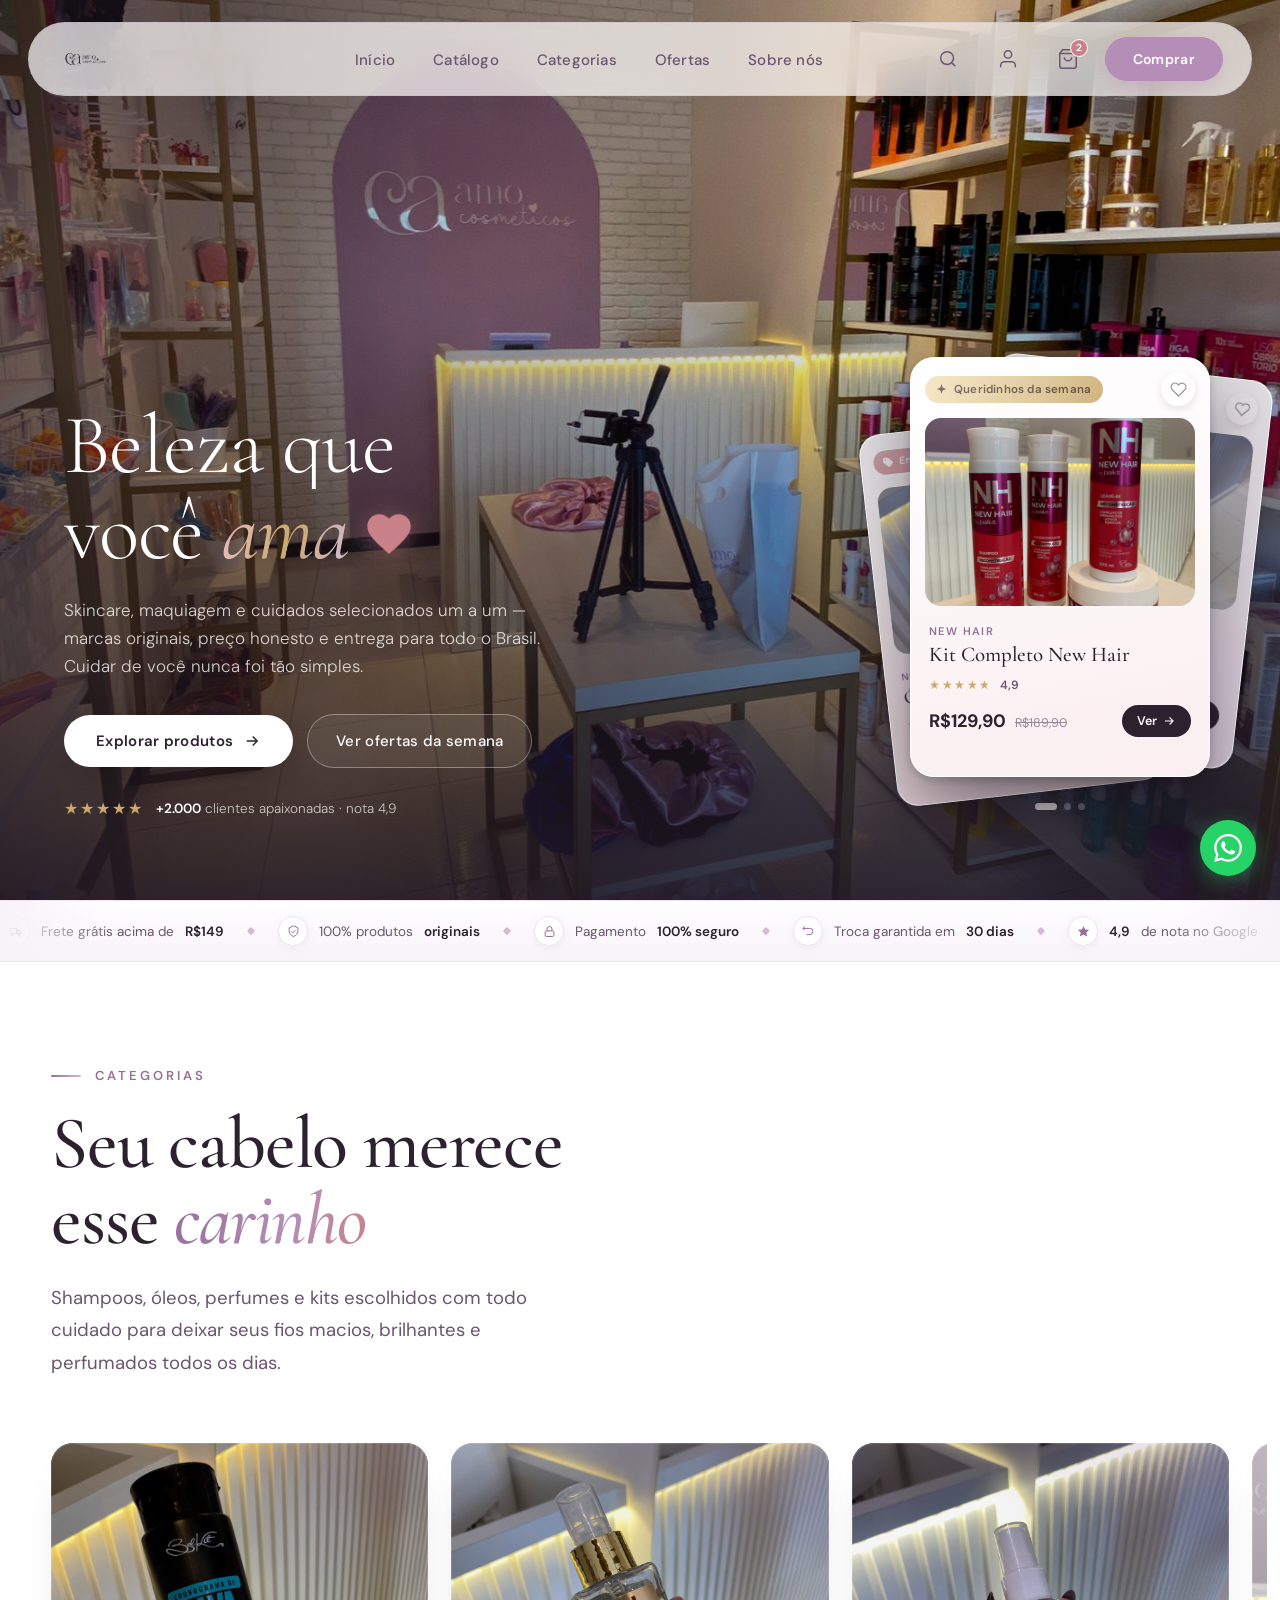
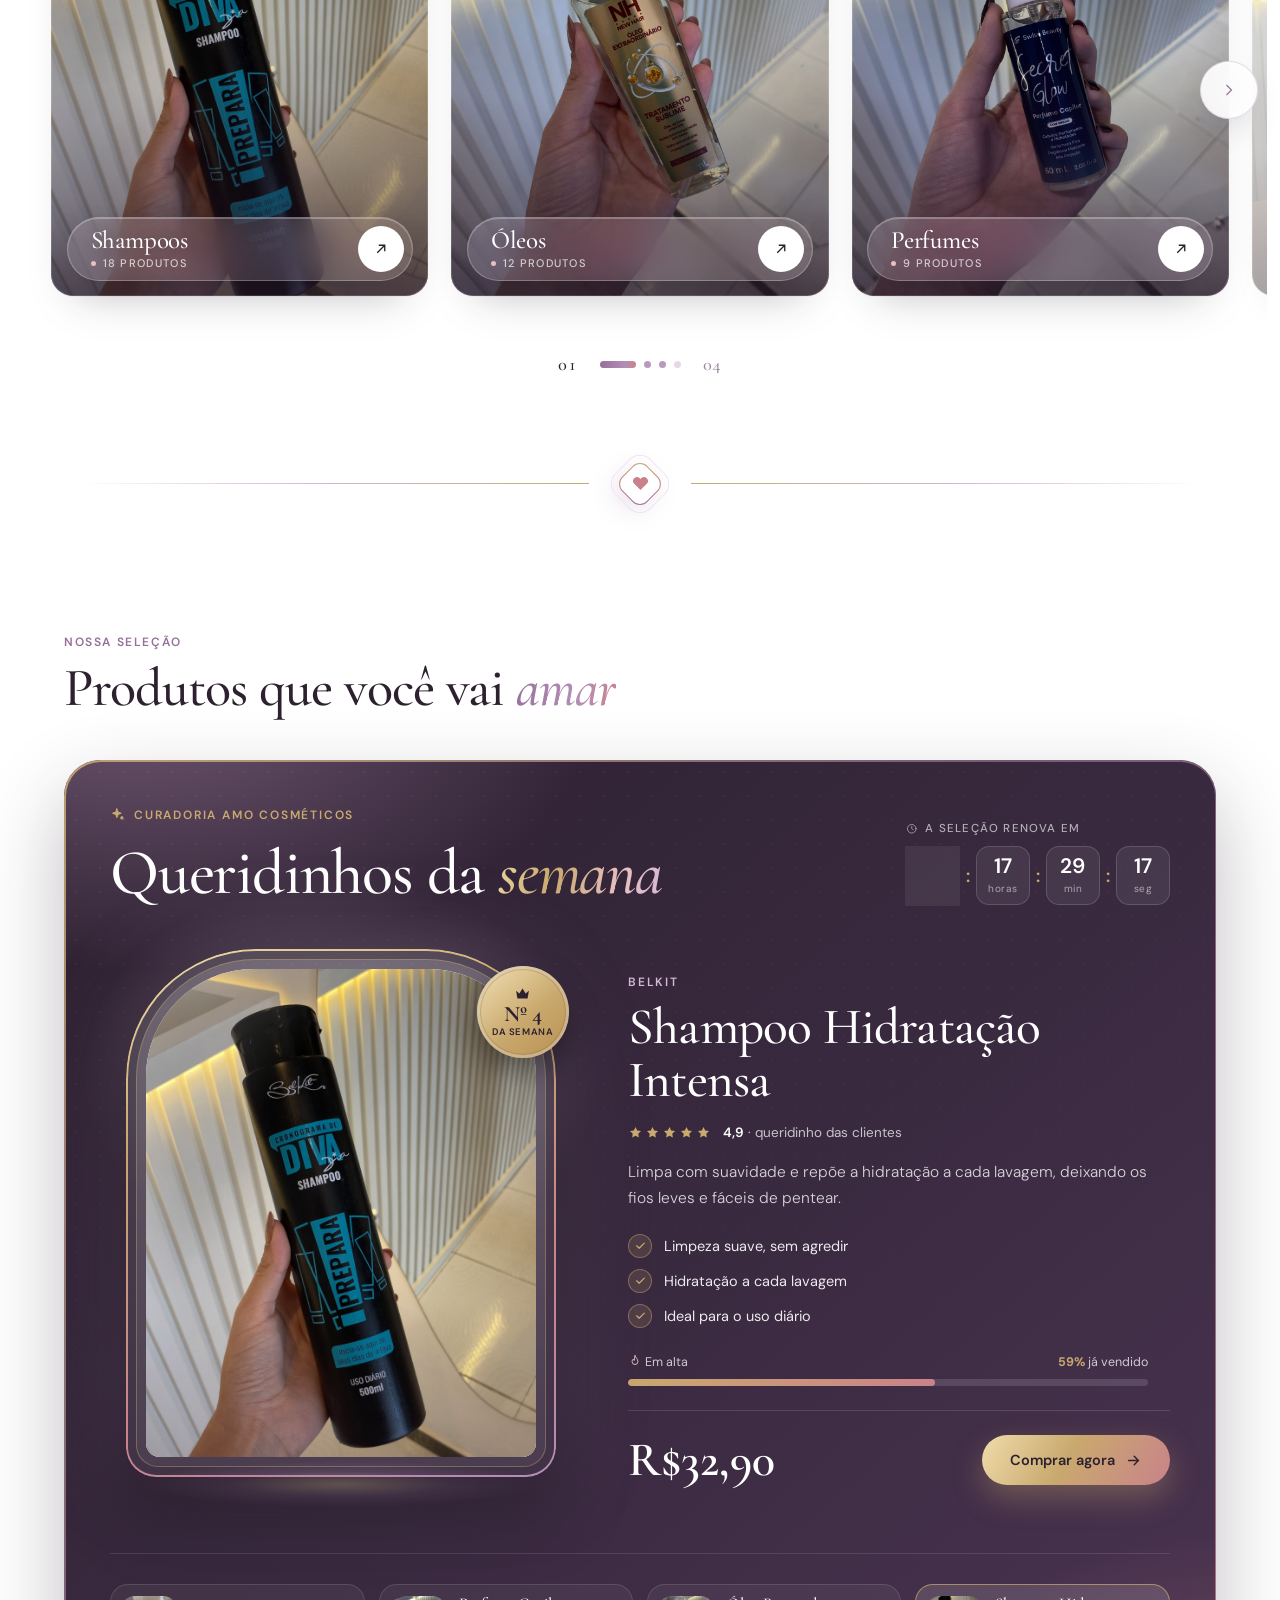
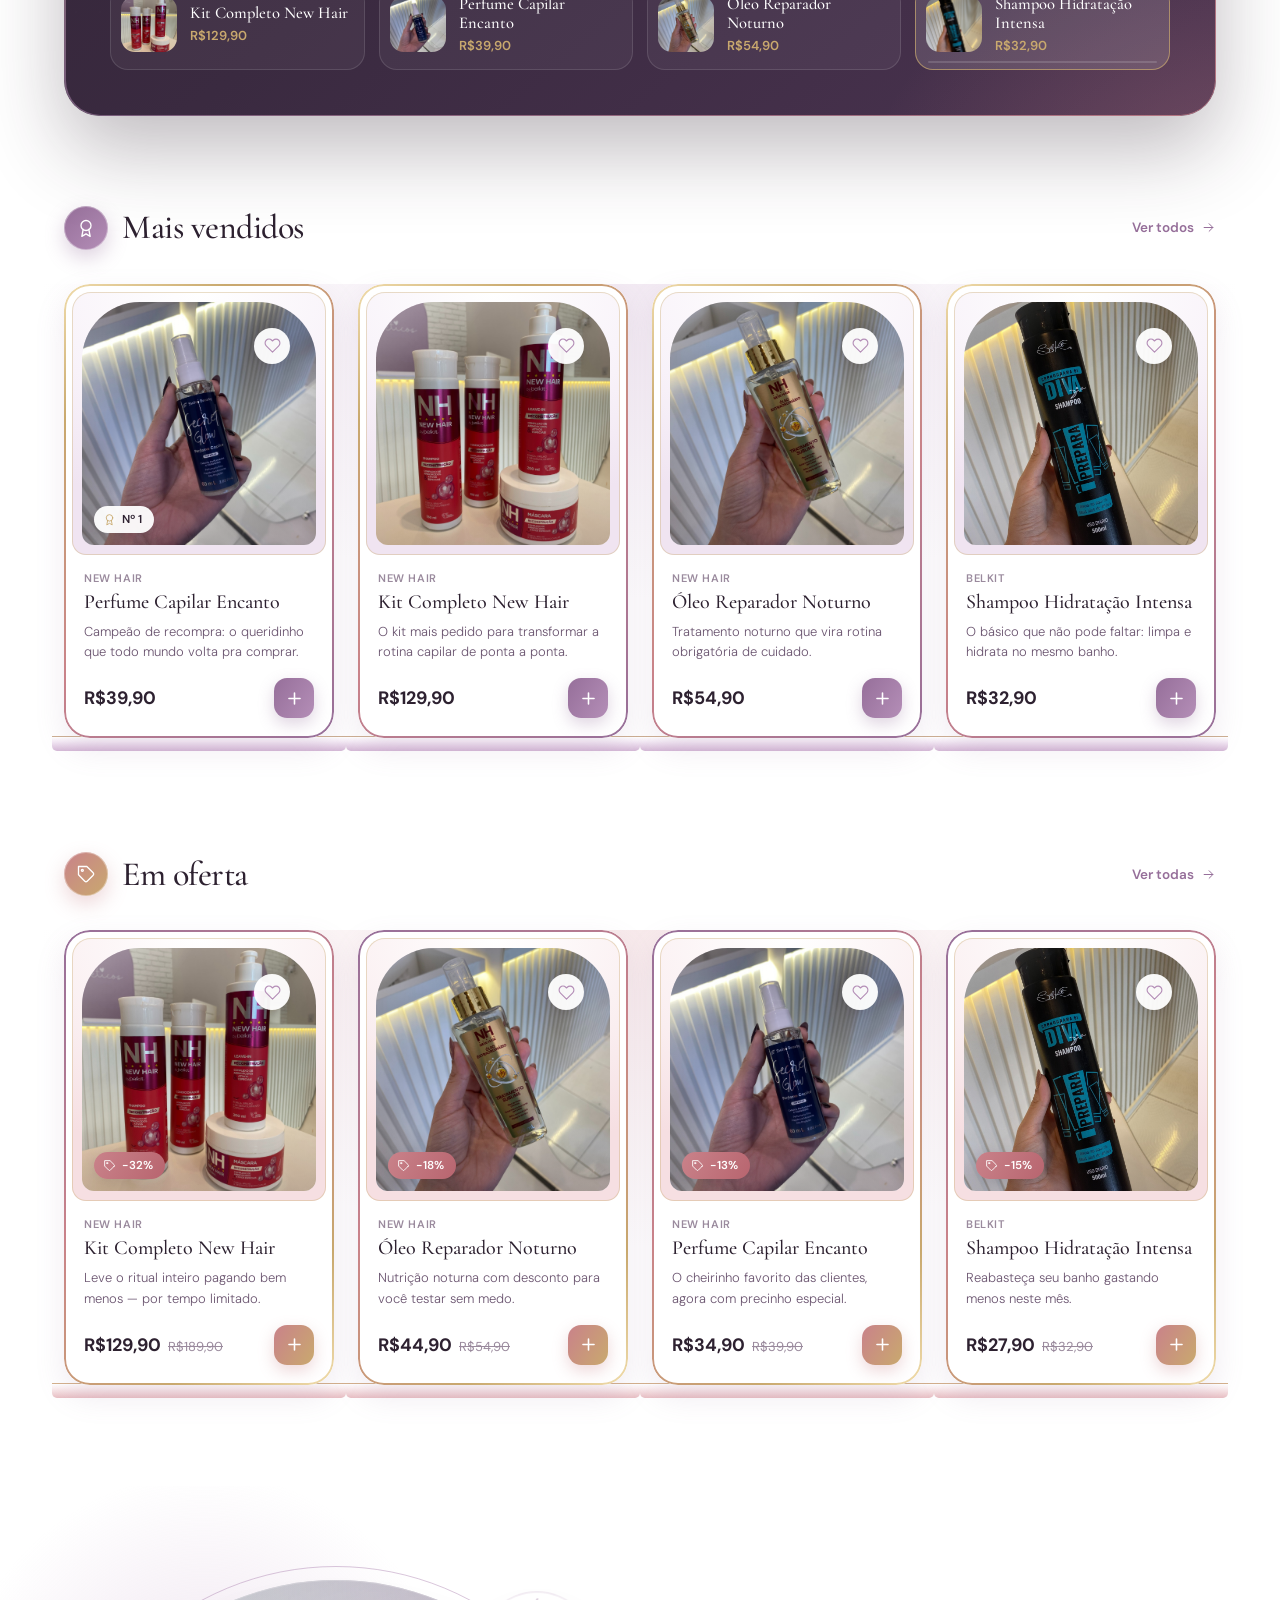
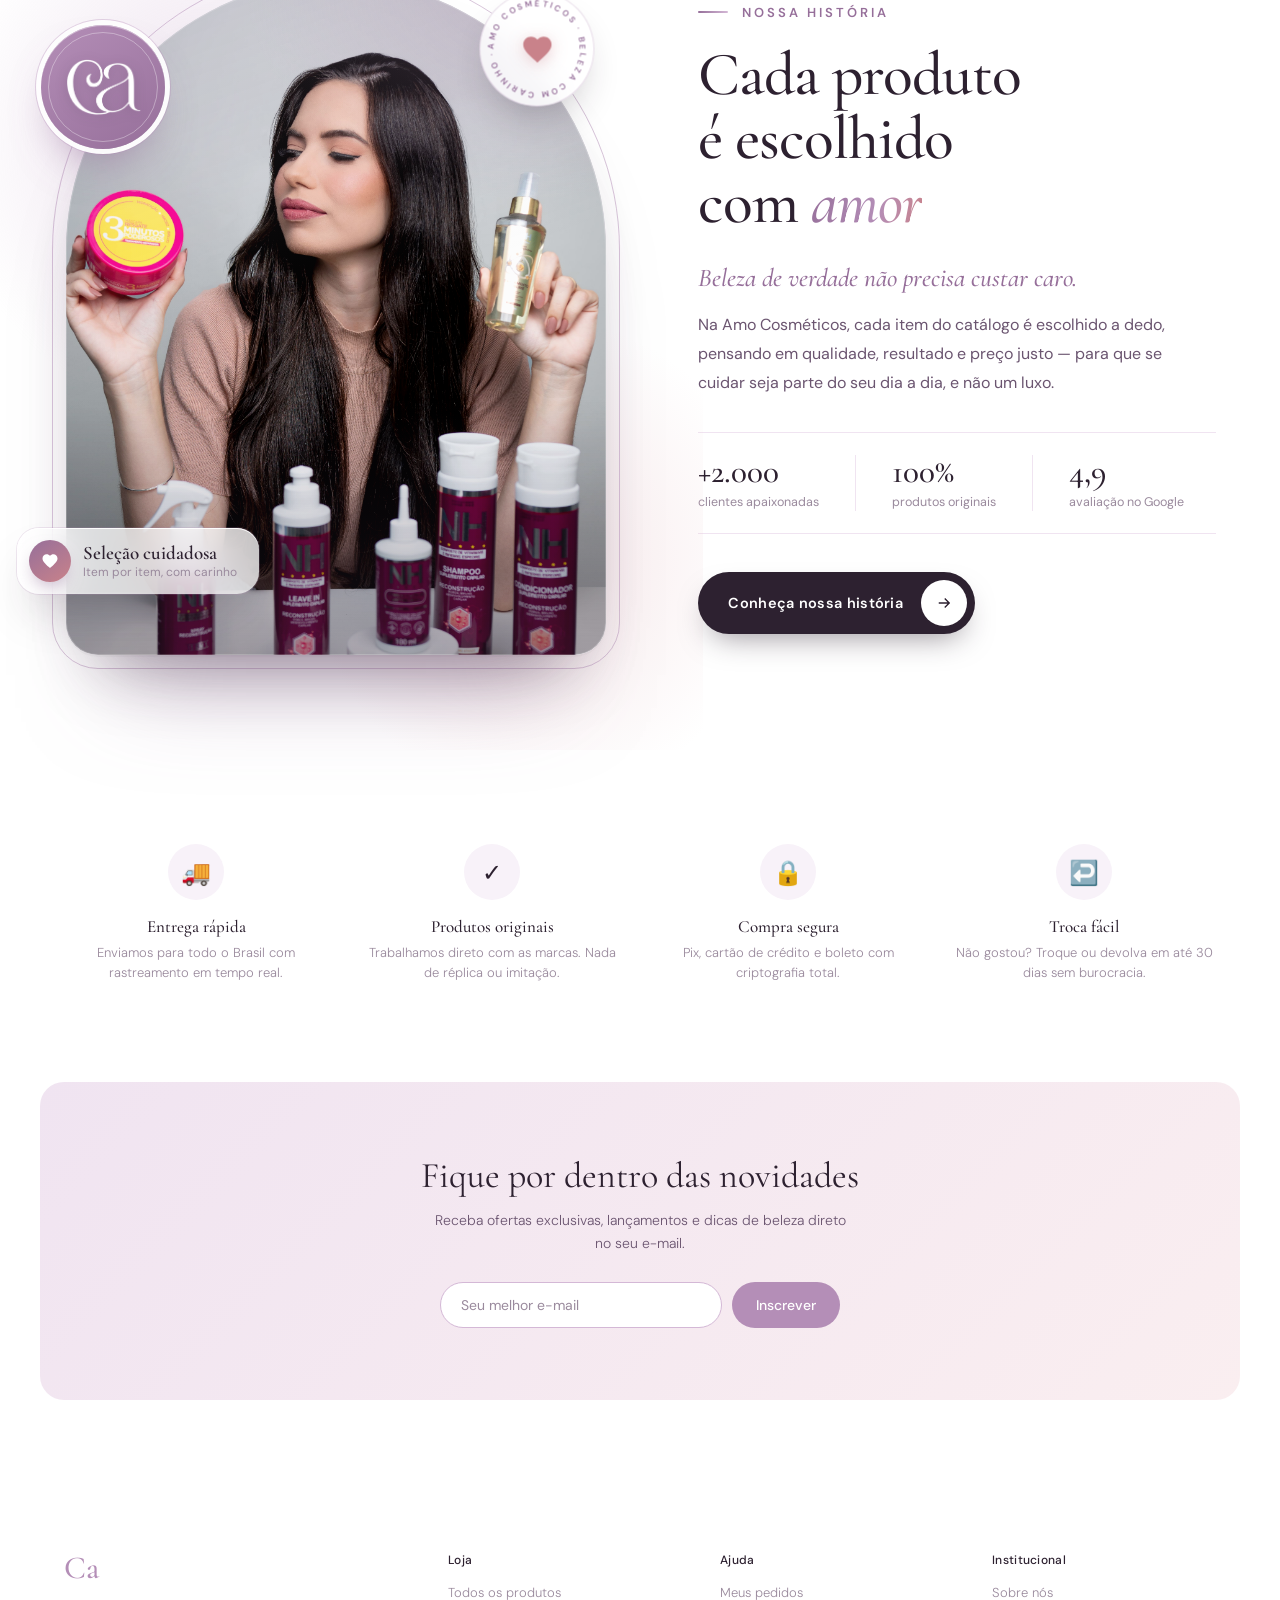
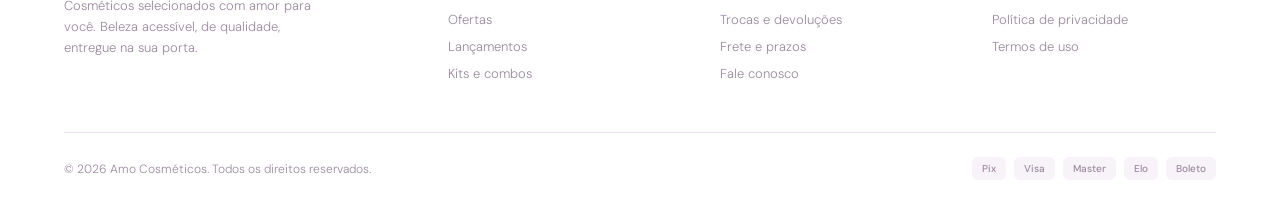
==== commit da410c96: "Seções PRODUTOS e NOSSA HISTÓRIA feitas." ====
--- a/index.html
+++ b/index.html
@@ -89,17 +89,43 @@
   <div class="hero-deck" id="heroDeck" data-reveal style="--d:.4s">
     <div class="deck-cards" id="deckCards">
 
-      <!-- Card 1 — Melhores da semana -->
-      <article class="deck-card dc-best" data-card="0" tabindex="0" role="button" aria-label="Melhores produtos da semana">
+      <!-- Card 1 — Queridinhos da semana -->
+      <article class="deck-card dc-fav-week" data-card="0" tabindex="0" role="button" aria-label="Queridinhos da semana">
         <span class="dc-gloss" aria-hidden="true"></span>
         <header class="dc-top">
-          <span class="dc-badge"><svg viewBox="0 0 24 24" fill="currentColor" aria-hidden="true"><path d="M12 2l2.9 6.26L22 9.27l-5 4.87 1.18 6.88L12 17.77 5.82 21l1.18-6.88-5-4.87 7.1-1.01z"/></svg> Melhores da semana</span>
+          <span class="dc-badge"><svg viewBox="0 0 24 24" fill="currentColor" aria-hidden="true"><path d="M12 2l2.4 6.6L21 11l-6.6 2.4L12 20l-2.4-6.6L3 11l6.6-2.4z"/></svg> Queridinhos da semana</span>
           <button class="dc-fav" type="button" aria-label="Favoritar" tabindex="-1">
             <svg viewBox="0 0 24 24" fill="none" stroke="currentColor" stroke-width="1.7"><path d="M20.84 4.61a5.5 5.5 0 0 0-7.78 0L12 5.67l-1.06-1.06a5.5 5.5 0 0 0-7.78 7.78l1.06 1.06L12 21.23l7.78-7.78 1.06-1.06a5.5 5.5 0 0 0 0-7.78z"/></svg>
           </button>
         </header>
         <div class="dc-media">
-          <img src="assets/produtos/perfume-capilar.jpeg" alt="Perfume capilar" loading="lazy" draggable="false">
+          <img src="assets/produtos/kit-newhair.jpeg" alt="Kit Completo New Hair" loading="lazy" draggable="false">
+          <span class="dc-shine" aria-hidden="true"></span>
+        </div>
+        <div class="dc-body">
+          <span class="dc-brand">New Hair</span>
+          <h3 class="dc-name">Kit Completo New Hair</h3>
+          <div class="dc-meta">
+            <span class="dc-stars" aria-label="4,9 de 5">★★★★★ <b>4,9</b></span>
+          </div>
+          <div class="dc-foot">
+            <span class="dc-price">R$129,90 <s>R$189,90</s></span>
+            <span class="dc-cta">Ver <svg viewBox="0 0 24 24" fill="none" stroke="currentColor" stroke-width="1.9"><path d="M5 12h14M13 6l6 6-6 6"/></svg></span>
+          </div>
+        </div>
+      </article>
+
+      <!-- Card 2 — Mais vendidos -->
+      <article class="deck-card dc-top-sellers" data-card="1" tabindex="0" role="button" aria-label="Mais vendidos">
+        <span class="dc-gloss" aria-hidden="true"></span>
+        <header class="dc-top">
+          <span class="dc-badge"><svg viewBox="0 0 24 24" fill="currentColor" aria-hidden="true"><path d="M3 8l4.5 4L12 5l4.5 7L21 8l-1.8 11H4.8z"/></svg> Mais vendidos</span>
+          <button class="dc-fav" type="button" aria-label="Favoritar" tabindex="-1">
+            <svg viewBox="0 0 24 24" fill="none" stroke="currentColor" stroke-width="1.7"><path d="M20.84 4.61a5.5 5.5 0 0 0-7.78 0L12 5.67l-1.06-1.06a5.5 5.5 0 0 0-7.78 7.78l1.06 1.06L12 21.23l7.78-7.78 1.06-1.06a5.5 5.5 0 0 0 0-7.78z"/></svg>
+          </button>
+        </header>
+        <div class="dc-media">
+          <img src="assets/produtos/perfume-capilar.jpeg" alt="Perfume Capilar Encanto" loading="lazy" draggable="false">
           <span class="dc-shine" aria-hidden="true"></span>
         </div>
         <div class="dc-body">
@@ -115,43 +141,17 @@
         </div>
       </article>
 
-      <!-- Card 2 — Em oferta -->
-      <article class="deck-card dc-sale" data-card="1" tabindex="0" role="button" aria-label="Produtos em oferta">
+      <!-- Card 3 — Em oferta -->
+      <article class="deck-card dc-on-sale" data-card="2" tabindex="0" role="button" aria-label="Produtos em oferta">
         <span class="dc-gloss" aria-hidden="true"></span>
         <header class="dc-top">
-          <span class="dc-badge"><svg viewBox="0 0 24 24" fill="currentColor" aria-hidden="true"><path d="M21.41 11.58l-9-9A2 2 0 0 0 11 2H4a2 2 0 0 0-2 2v7a2 2 0 0 0 .59 1.42l9 9a2 2 0 0 0 2.82 0l7-7a2 2 0 0 0 0-2.84zM6.5 8A1.5 1.5 0 1 1 8 6.5 1.5 1.5 0 0 1 6.5 8z"/></svg> Oferta · -32%</span>
+          <span class="dc-badge"><svg viewBox="0 0 24 24" fill="currentColor" aria-hidden="true"><path d="M21.41 11.58l-9-9A2 2 0 0 0 11 2H4a2 2 0 0 0-2 2v7a2 2 0 0 0 .59 1.42l9 9a2 2 0 0 0 2.82 0l7-7a2 2 0 0 0 0-2.84zM6.5 8A1.5 1.5 0 1 1 8 6.5 1.5 1.5 0 0 1 6.5 8z"/></svg> Em oferta · -18%</span>
           <button class="dc-fav" type="button" aria-label="Favoritar" tabindex="-1">
             <svg viewBox="0 0 24 24" fill="none" stroke="currentColor" stroke-width="1.7"><path d="M20.84 4.61a5.5 5.5 0 0 0-7.78 0L12 5.67l-1.06-1.06a5.5 5.5 0 0 0-7.78 7.78l1.06 1.06L12 21.23l7.78-7.78 1.06-1.06a5.5 5.5 0 0 0 0-7.78z"/></svg>
           </button>
         </header>
         <div class="dc-media">
-          <img src="assets/produtos/kit-newhair.jpeg" alt="Kit New Hair" loading="lazy" draggable="false">
-          <span class="dc-shine" aria-hidden="true"></span>
-        </div>
-        <div class="dc-body">
-          <span class="dc-brand">New Hair</span>
-          <h3 class="dc-name">Kit Completo New Hair</h3>
-          <div class="dc-meta">
-            <span class="dc-stars" aria-label="4,8 de 5">★★★★★ <b>4,8</b></span>
-          </div>
-          <div class="dc-foot">
-            <span class="dc-price">R$129,90 <s>R$189,90</s></span>
-            <span class="dc-cta">Ver <svg viewBox="0 0 24 24" fill="none" stroke="currentColor" stroke-width="1.9"><path d="M5 12h14M13 6l6 6-6 6"/></svg></span>
-          </div>
-        </div>
-      </article>
-
-      <!-- Card 3 — Ritual de cuidado (categoria criada) -->
-      <article class="deck-card dc-ritual" data-card="2" tabindex="0" role="button" aria-label="Ritual de cuidado">
-        <span class="dc-gloss" aria-hidden="true"></span>
-        <header class="dc-top">
-          <span class="dc-badge"><svg viewBox="0 0 24 24" fill="currentColor" aria-hidden="true"><path d="M12 2C9 6 7 9 7 13a5 5 0 0 0 10 0c0-4-2-7-5-11z"/></svg> Ritual de cuidado</span>
-          <button class="dc-fav" type="button" aria-label="Favoritar" tabindex="-1">
-            <svg viewBox="0 0 24 24" fill="none" stroke="currentColor" stroke-width="1.7"><path d="M20.84 4.61a5.5 5.5 0 0 0-7.78 0L12 5.67l-1.06-1.06a5.5 5.5 0 0 0-7.78 7.78l1.06 1.06L12 21.23l7.78-7.78 1.06-1.06a5.5 5.5 0 0 0 0-7.78z"/></svg>
-          </button>
-        </header>
-        <div class="dc-media">
-          <img src="assets/produtos/oleos-newhair.jpeg" alt="Óleo reparador New Hair" loading="lazy" draggable="false">
+          <img src="assets/produtos/oleos-newhair.jpeg" alt="Óleo Reparador Noturno" loading="lazy" draggable="false">
           <span class="dc-shine" aria-hidden="true"></span>
         </div>
         <div class="dc-body">
@@ -161,7 +161,7 @@
             <span class="dc-stars" aria-label="5 de 5">★★★★★ <b>5,0</b></span>
           </div>
           <div class="dc-foot">
-            <span class="dc-price">R$54,90</span>
+            <span class="dc-price">R$44,90 <s>R$54,90</s></span>
             <span class="dc-cta">Ver <svg viewBox="0 0 24 24" fill="none" stroke="currentColor" stroke-width="1.9"><path d="M5 12h14M13 6l6 6-6 6"/></svg></span>
           </div>
         </div>
@@ -169,28 +169,46 @@
 
     </div>
     <div class="deck-dots" id="deckDots" role="tablist" aria-label="Alternar destaques">
-      <button class="deck-dot is-on" type="button" data-go="0" role="tab" aria-label="Melhores da semana"></button>
-      <button class="deck-dot" type="button" data-go="1" role="tab" aria-label="Em oferta"></button>
-      <button class="deck-dot" type="button" data-go="2" role="tab" aria-label="Ritual de cuidado"></button>
-    </div>
-  </div>
+      <button class="deck-dot is-on" type="button" data-go="0" role="tab" aria-label="Queridinhos da semana"></button>
+      <button class="deck-dot" type="button" data-go="1" role="tab" aria-label="Mais vendidos"></button>
+      <button class="deck-dot" type="button" data-go="2" role="tab" aria-label="Em oferta"></button>
+    </div>
 </section>
 
 <!-- TRUST STRIP -->
-<div class="trust-strip">
+<div class="trust-strip" aria-label="Nossos diferenciais">
+  <span class="trust-fade trust-fade-l" aria-hidden="true"></span>
+  <span class="trust-fade trust-fade-r" aria-hidden="true"></span>
   <div class="trust-track">
-    <span class="trust-item"><span>🚚</span> Frete grátis acima de R$149</span>
-    <span class="trust-item"><span>💜</span> 100% produtos originais</span>
-    <span class="trust-item"><span>🔒</span> Pagamento seguro</span>
-    <span class="trust-item"><span>↩️</span> Troca garantida em 30 dias</span>
-    <span class="trust-item"><span>⭐</span> 4.9 de avaliação no Google</span>
-    <span class="trust-item"><span>💬</span> Atendimento via WhatsApp</span>
-    <span class="trust-item"><span>🚚</span> Frete grátis acima de R$149</span>
-    <span class="trust-item"><span>💜</span> 100% produtos originais</span>
-    <span class="trust-item"><span>🔒</span> Pagamento seguro</span>
-    <span class="trust-item"><span>↩️</span> Troca garantida em 30 dias</span>
-    <span class="trust-item"><span>⭐</span> 4.9 de avaliação no Google</span>
-    <span class="trust-item"><span>💬</span> Atendimento via WhatsApp</span>
+    <!-- O grupo abaixo é repetido 2x para o loop ficar perfeito. Edite os DOIS. -->
+    <div class="trust-group">
+      <span class="trust-item"><span class="trust-ico"><svg viewBox="0 0 24 24" fill="none" stroke="currentColor" stroke-width="1.6"><path d="M3 7h11v8H3z"/><path d="M14 10h4l3 3v2h-7z"/><circle cx="7" cy="17.5" r="1.6"/><circle cx="17.5" cy="17.5" r="1.6"/></svg></span>Frete grátis acima de <b>R$149</b></span>
+      <span class="trust-sep" aria-hidden="true"></span>
+      <span class="trust-item"><span class="trust-ico"><svg viewBox="0 0 24 24" fill="none" stroke="currentColor" stroke-width="1.6"><path d="M12 3l7 3v5c0 4.5-3 7.5-7 9-4-1.5-7-4.5-7-9V6z"/><path d="M9 12l2 2 4-4"/></svg></span>100% produtos <b>originais</b></span>
+      <span class="trust-sep" aria-hidden="true"></span>
+      <span class="trust-item"><span class="trust-ico"><svg viewBox="0 0 24 24" fill="none" stroke="currentColor" stroke-width="1.6"><rect x="5" y="11" width="14" height="9" rx="2"/><path d="M8 11V8a4 4 0 0 1 8 0v3"/></svg></span>Pagamento <b>100% seguro</b></span>
+      <span class="trust-sep" aria-hidden="true"></span>
+      <span class="trust-item"><span class="trust-ico"><svg viewBox="0 0 24 24" fill="none" stroke="currentColor" stroke-width="1.6"><path d="M3 7h11a5 5 0 0 1 0 10H9"/><path d="M6 4 3 7l3 3"/></svg></span>Troca garantida em <b>30 dias</b></span>
+      <span class="trust-sep" aria-hidden="true"></span>
+      <span class="trust-item"><span class="trust-ico"><svg viewBox="0 0 24 24" fill="currentColor"><path d="M12 3l2.6 5.6L21 9.3l-4.5 4.3L17.7 20 12 16.8 6.3 20l1.2-6.4L3 9.3l6.4-.7z"/></svg></span><b>4,9</b> de nota no Google</span>
+      <span class="trust-sep" aria-hidden="true"></span>
+      <span class="trust-item"><span class="trust-ico"><svg viewBox="0 0 24 24" fill="none" stroke="currentColor" stroke-width="1.6"><path d="M20 11.5a8 8 0 0 1-11.6 7.1L4 20l1.4-4.3A8 8 0 1 1 20 11.5z"/></svg></span>Atendimento via <b>WhatsApp</b></span>
+      <span class="trust-sep" aria-hidden="true"></span>
+    </div>
+    <div class="trust-group" aria-hidden="true">
+      <span class="trust-item"><span class="trust-ico"><svg viewBox="0 0 24 24" fill="none" stroke="currentColor" stroke-width="1.6"><path d="M3 7h11v8H3z"/><path d="M14 10h4l3 3v2h-7z"/><circle cx="7" cy="17.5" r="1.6"/><circle cx="17.5" cy="17.5" r="1.6"/></svg></span>Frete grátis acima de <b>R$149</b></span>
+      <span class="trust-sep" aria-hidden="true"></span>
+      <span class="trust-item"><span class="trust-ico"><svg viewBox="0 0 24 24" fill="none" stroke="currentColor" stroke-width="1.6"><path d="M12 3l7 3v5c0 4.5-3 7.5-7 9-4-1.5-7-4.5-7-9V6z"/><path d="M9 12l2 2 4-4"/></svg></span>100% produtos <b>originais</b></span>
+      <span class="trust-sep" aria-hidden="true"></span>
+      <span class="trust-item"><span class="trust-ico"><svg viewBox="0 0 24 24" fill="none" stroke="currentColor" stroke-width="1.6"><rect x="5" y="11" width="14" height="9" rx="2"/><path d="M8 11V8a4 4 0 0 1 8 0v3"/></svg></span>Pagamento <b>100% seguro</b></span>
+      <span class="trust-sep" aria-hidden="true"></span>
+      <span class="trust-item"><span class="trust-ico"><svg viewBox="0 0 24 24" fill="none" stroke="currentColor" stroke-width="1.6"><path d="M3 7h11a5 5 0 0 1 0 10H9"/><path d="M6 4 3 7l3 3"/></svg></span>Troca garantida em <b>30 dias</b></span>
+      <span class="trust-sep" aria-hidden="true"></span>
+      <span class="trust-item"><span class="trust-ico"><svg viewBox="0 0 24 24" fill="currentColor"><path d="M12 3l2.6 5.6L21 9.3l-4.5 4.3L17.7 20 12 16.8 6.3 20l1.2-6.4L3 9.3l6.4-.7z"/></svg></span><b>4,9</b> de nota no Google</span>
+      <span class="trust-sep" aria-hidden="true"></span>
+      <span class="trust-item"><span class="trust-ico"><svg viewBox="0 0 24 24" fill="none" stroke="currentColor" stroke-width="1.6"><path d="M20 11.5a8 8 0 0 1-11.6 7.1L4 20l1.4-4.3A8 8 0 1 1 20 11.5z"/></svg></span>Atendimento via <b>WhatsApp</b></span>
+      <span class="trust-sep" aria-hidden="true"></span>
+    </div>
   </div>
 </div>
 
@@ -282,95 +300,463 @@
   </div>
 </section>
 
+<!-- ÍCONES (sprite): definidos uma vez, usados com <svg class="ico"><use href="#i-nome"/></svg> -->
+<svg width="0" height="0" style="position:absolute" aria-hidden="true" focusable="false">
+  <defs>
+    <symbol id="i-heart" viewBox="0 0 24 24"><path d="M20.84 4.61a5.5 5.5 0 0 0-7.78 0L12 5.67l-1.06-1.06a5.5 5.5 0 0 0-7.78 7.78l1.06 1.06L12 21.23l7.78-7.78 1.06-1.06a5.5 5.5 0 0 0 0-7.78z"/></symbol>
+    <symbol id="i-sparkle" viewBox="0 0 24 24"><path d="M11 3l1.9 5.1L18 10l-5.1 1.9L11 17l-1.9-5.1L4 10l5.1-1.9z"/><path d="M19 15l.7 1.8 1.8.7-1.8.7L19 20l-.7-1.8-1.8-.7 1.8-.7z"/></symbol>
+    <symbol id="i-award" viewBox="0 0 24 24"><circle cx="12" cy="9" r="6"/><path d="M8.6 13.8 7 22l5-3 5 3-1.6-8.2"/></symbol>
+    <symbol id="i-crown" viewBox="0 0 24 24"><path d="M3 8l4.5 4L12 5l4.5 7L21 8l-1.8 11H4.8z"/></symbol>
+    <symbol id="i-tag" viewBox="0 0 24 24"><path d="M20.6 13.4l-7.2 7.2a2 2 0 0 1-2.8 0L3 13V3h10l7.6 7.6a2 2 0 0 1 0 2.8z"/><circle cx="7.6" cy="7.6" r="1.2"/></symbol>
+    <symbol id="i-clock" viewBox="0 0 24 24"><circle cx="12" cy="12" r="9"/><path d="M12 7v5l3 2"/></symbol>
+    <symbol id="i-flame" viewBox="0 0 24 24"><path d="M12 3c1 3.5 5 5.5 5 10a5 5 0 0 1-10 0c0-2 1-3.2 2-4.2.2 1.4 1 2.2 1.8 2.2C11 8.5 11 5.5 12 3z"/></symbol>
+    <symbol id="i-star" viewBox="0 0 24 24"><path d="M12 3l2.7 5.6 6.1.9-4.4 4.3 1 6.1L12 17l-5.4 2.9 1-6.1L3.2 9.5l6.1-.9z"/></symbol>
+    <symbol id="i-check" viewBox="0 0 24 24"><path d="M5 12.5l4.5 4.5L19 7.5"/></symbol>
+    <symbol id="i-plus" viewBox="0 0 24 24"><path d="M12 5v14M5 12h14"/></symbol>
+    <symbol id="i-arrow" viewBox="0 0 24 24"><path d="M5 12h14M13 6l6 6-6 6"/></symbol>
+  </defs>
+</svg>
+
+<!-- DIVISÓRIA entre CATEGORIAS e PRODUTOS -->
+<div class="section-divider" aria-hidden="true">
+  <span class="sd-line"></span>
+  <span class="sd-ornament"><svg class="ico"><use href="#i-heart"/></svg></span>
+  <span class="sd-line"></span>
+</div>
+
 <!-- PRODUTOS -->
-<section class="products">
-  <div class="section-header">
-    <h2 class="section-title">Mais vendidos</h2>
-    <a href="#" class="section-link">Ver todos</a>
-  </div>
-  <div class="prod-grid">
-    <div class="prod-card">
-      <div class="prod-img prod-1">
-        <span class="prod-img-emoji">🧴</span>
-        <span class="prod-tag">-30%</span>
-        <button class="prod-fav" aria-label="Favoritar">
-          <svg fill="none" stroke="currentColor" stroke-width="1.6" viewBox="0 0 24 24"><path d="M20.84 4.61a5.5 5.5 0 0 0-7.78 0L12 5.67l-1.06-1.06a5.5 5.5 0 0 0-7.78 7.78l1.06 1.06L12 21.23l7.78-7.78 1.06-1.06a5.5 5.5 0 0 0 0-7.78z"/></svg>
-        </button>
+<section class="products" id="produtos" aria-labelledby="prodTitle">
+  <div class="prod-head">
+    <span class="prod-eyebrow">Nossa seleção</span>
+    <h2 class="prod-title" id="prodTitle">Produtos que você vai <i>amar</i></h2>
+  </div>
+
+  <!-- ░░░ QUERIDINHOS DA SEMANA ░░░
+       Para editar um produto: mude os data-* do botão .fav-pick correspondente.
+       O primeiro (is-active) também precisa estar escrito no HTML do palco. -->
+  <div class="fav" id="favStage">
+    <header class="fav-head">
+      <div>
+        <span class="fav-eyebrow"><svg class="ico"><use href="#i-sparkle"/></svg> Curadoria Amo Cosméticos</span>
+        <h3 class="fav-title">Queridinhos da <i>semana</i></h3>
       </div>
-      <div class="prod-info">
-        <div class="prod-brand">Vult</div>
-        <div class="prod-name">Sérum Vitamina C</div>
-        <div class="prod-price-row">
-          <span class="prod-price">R$89,90</span>
-          <span class="prod-price-old">R$129,90</span>
-        </div>
-        <div class="prod-installments">ou 3x de R$29,97</div>
+      <div class="fav-timer" data-countdown>
+        <span class="fav-timer-label"><svg class="ico"><use href="#i-clock"/></svg> A seleção renova em</span>
+        <div class="fav-clock">
+          <span class="cd-box"><b data-cd="d">00</b><i>dias</i></span>
+          <span class="cd-colon">:</span>
+          <span class="cd-box"><b data-cd="h">00</b><i>horas</i></span>
+          <span class="cd-colon">:</span>
+          <span class="cd-box"><b data-cd="m">00</b><i>min</i></span>
+          <span class="cd-colon">:</span>
+          <span class="cd-box"><b data-cd="s">00</b><i>seg</i></span>
+        </div>
       </div>
-    </div>
-    <div class="prod-card">
-      <div class="prod-img prod-2">
-        <span class="prod-img-emoji">💋</span>
-        <button class="prod-fav" aria-label="Favoritar">
-          <svg fill="none" stroke="currentColor" stroke-width="1.6" viewBox="0 0 24 24"><path d="M20.84 4.61a5.5 5.5 0 0 0-7.78 0L12 5.67l-1.06-1.06a5.5 5.5 0 0 0-7.78 7.78l1.06 1.06L12 21.23l7.78-7.78 1.06-1.06a5.5 5.5 0 0 0 0-7.78z"/></svg>
-        </button>
+    </header>
+
+    <div class="fav-main" id="favMain">
+      <!-- Vitrine em arco -->
+      <div class="fav-visual">
+        <div class="fav-frame">
+          <div class="fav-mat">
+            <div class="fav-photo">
+              <img id="favImg" src="assets/produtos/kit-newhair.jpeg" alt="Kit Completo New Hair" draggable="false">
+              <span class="fav-glass" aria-hidden="true"></span>
+            </div>
+          </div>
+        </div>
+        <span class="fav-seal" aria-hidden="true">
+          <svg class="ico"><use href="#i-crown"/></svg>
+          <b id="favRank">Nº 1</b>
+          <small>da semana</small>
+        </span>
+        <span class="fav-plinth" aria-hidden="true"></span>
       </div>
-      <div class="prod-info">
-        <div class="prod-brand">Ruby Rose</div>
-        <div class="prod-name">Batom Matte Velvet</div>
-        <div class="prod-price-row">
-          <span class="prod-price">R$34,90</span>
-        </div>
-        <div class="prod-installments">ou 2x de R$17,45</div>
+
+      <!-- Informações -->
+      <div class="fav-info">
+        <span class="fav-brand" id="favBrand">New Hair</span>
+        <h4 class="fav-name" id="favName">Kit Completo New Hair</h4>
+        <div class="fav-rating" aria-label="Nota 4,9 de 5">
+          <span class="fav-stars">
+            <svg class="ico ico-fill"><use href="#i-star"/></svg><svg class="ico ico-fill"><use href="#i-star"/></svg><svg class="ico ico-fill"><use href="#i-star"/></svg><svg class="ico ico-fill"><use href="#i-star"/></svg><svg class="ico ico-fill"><use href="#i-star"/></svg>
+          </span>
+          <span><b>4,9</b> · queridinho das clientes</span>
+        </div>
+        <p class="fav-desc" id="favDesc">O ritual completo para fios macios, brilhantes e perfumados: shampoo, máscara nutritiva e óleo finalizador reunidos em um só kit.</p>
+        <ul class="fav-perks" id="favPerks">
+          <li><span class="perk-ico"><svg class="ico"><use href="#i-check"/></svg></span><span>Rotina completa em um só kit</span></li>
+          <li><span class="perk-ico"><svg class="ico"><use href="#i-check"/></svg></span><span>Brilho, maciez e perfume que duram</span></li>
+          <li><span class="perk-ico"><svg class="ico"><use href="#i-check"/></svg></span><span>Mais econômico que comprar separado</span></li>
+        </ul>
+        <div class="fav-sold">
+          <div class="fav-sold-head">
+            <span><svg class="ico"><use href="#i-flame"/></svg> <span id="favSoldLabel">Quase esgotando</span></span>
+            <span><b id="favSoldPct">83%</b> já vendido</span>
+          </div>
+          <div class="fav-sold-bar"><span class="fav-sold-fill" id="favSoldFill" data-fill="83"></span></div>
+        </div>
+        <div class="fav-buy">
+          <div class="fav-price">
+            <span class="now" id="favNow">R$129,90</span>
+            <span class="old" id="favOld">R$189,90</span>
+            <span class="save" id="favSave">-32%</span>
+          </div>
+          <button class="fav-cta" type="button">Comprar agora <svg class="ico"><use href="#i-arrow"/></svg></button>
+        </div>
       </div>
     </div>
-    <div class="prod-card">
-      <div class="prod-img prod-3">
-        <span class="prod-img-emoji">🌸</span>
-        <button class="prod-fav" aria-label="Favoritar">
-          <svg fill="none" stroke="currentColor" stroke-width="1.6" viewBox="0 0 24 24"><path d="M20.84 4.61a5.5 5.5 0 0 0-7.78 0L12 5.67l-1.06-1.06a5.5 5.5 0 0 0-7.78 7.78l1.06 1.06L12 21.23l7.78-7.78 1.06-1.06a5.5 5.5 0 0 0 0-7.78z"/></svg>
-        </button>
+
+    <!-- Seletor: o clique troca o produto em destaque (e avança sozinho) -->
+    <div class="fav-picks" role="group" aria-label="Escolher queridinho">
+      <button class="fav-pick is-active" type="button" aria-current="true"
+        data-img="assets/produtos/kit-newhair.jpeg" data-alt="Kit Completo New Hair"
+        data-rank="Nº 1" data-brand="New Hair" data-name="Kit Completo New Hair"
+        data-desc="O ritual completo para fios macios, brilhantes e perfumados: shampoo, máscara nutritiva e óleo finalizador reunidos em um só kit."
+        data-perks="Rotina completa em um só kit|Brilho, maciez e perfume que duram|Mais econômico que comprar separado"
+        data-price="R$129,90" data-old="R$189,90" data-save="-32%"
+        data-sold="83" data-sold-label="Quase esgotando">
+        <span class="fav-pick-thumb"><img src="assets/produtos/kit-newhair.jpeg" alt="" loading="lazy" draggable="false"></span>
+        <span class="fav-pick-txt"><b>Kit Completo New Hair</b><i>R$129,90</i></span>
+        <span class="fav-pick-bar"><span></span></span>
+      </button>
+
+      <button class="fav-pick" type="button" aria-current="false"
+        data-img="assets/produtos/perfume-capilar.jpeg" data-alt="Perfume Capilar Encanto"
+        data-rank="Nº 2" data-brand="New Hair" data-name="Perfume Capilar Encanto"
+        data-desc="Um cheirinho irresistível que perfuma os fios e fixa por horas, sem pesar e sem deixar oleosidade."
+        data-perks="Fragrância marcante e delicada|Toque leve, sem pesar nos fios|Cabe na bolsa, perfeito para o dia a dia"
+        data-price="R$39,90" data-old="" data-save=""
+        data-sold="76" data-sold-label="Muito procurado">
+        <span class="fav-pick-thumb"><img src="assets/produtos/perfume-capilar.jpeg" alt="" loading="lazy" draggable="false"></span>
+        <span class="fav-pick-txt"><b>Perfume Capilar Encanto</b><i>R$39,90</i></span>
+        <span class="fav-pick-bar"><span></span></span>
+      </button>
+
+      <button class="fav-pick" type="button" aria-current="false"
+        data-img="assets/produtos/oleos-newhair.jpeg" data-alt="Óleo Reparador Noturno"
+        data-rank="Nº 3" data-brand="New Hair" data-name="Óleo Reparador Noturno"
+        data-desc="Tratamento noturno que nutre enquanto você dorme, controla o frizz e devolve o brilho natural dos fios."
+        data-perks="Nutrição intensa durante a noite|Controle de frizz e pontas ressecadas|Textura leve e de rápida absorção"
+        data-price="R$54,90" data-old="" data-save=""
+        data-sold="68" data-sold-label="Favorito da semana">
+        <span class="fav-pick-thumb"><img src="assets/produtos/oleos-newhair.jpeg" alt="" loading="lazy" draggable="false"></span>
+        <span class="fav-pick-txt"><b>Óleo Reparador Noturno</b><i>R$54,90</i></span>
+        <span class="fav-pick-bar"><span></span></span>
+      </button>
+
+      <button class="fav-pick" type="button" aria-current="false"
+        data-img="assets/produtos/shampoo-belkit.jpeg" data-alt="Shampoo Hidratação Intensa"
+        data-rank="Nº 4" data-brand="Belkit" data-name="Shampoo Hidratação Intensa"
+        data-desc="Limpa com suavidade e repõe a hidratação a cada lavagem, deixando os fios leves e fáceis de pentear."
+        data-perks="Limpeza suave, sem agredir|Hidratação a cada lavagem|Ideal para o uso diário"
+        data-price="R$32,90" data-old="" data-save=""
+        data-sold="59" data-sold-label="Em alta">
+        <span class="fav-pick-thumb"><img src="assets/produtos/shampoo-belkit.jpeg" alt="" loading="lazy" draggable="false"></span>
+        <span class="fav-pick-txt"><b>Shampoo Hidratação Intensa</b><i>R$32,90</i></span>
+        <span class="fav-pick-bar"><span></span></span>
+      </button>
+    </div>
+  </div>
+
+  <!-- ░░░ MAIS VENDIDOS ░░░ -->
+  <div class="prod-sub">
+    <div class="prod-sub-head">
+      <h3 class="prod-sub-title"><span class="prod-sub-ico"><svg class="ico"><use href="#i-award"/></svg></span> Mais vendidos</h3>
+      <a href="#" class="prod-sub-link">Ver todos <svg class="ico"><use href="#i-arrow"/></svg></a>
+    </div>
+    <div class="prod-grid">
+
+      <article class="pcard">
+        <div class="pcard-frame">
+          <div class="pcard-mat">
+            <div class="pcard-media">
+              <img src="assets/produtos/perfume-capilar.jpeg" alt="Perfume Capilar Encanto" loading="lazy" draggable="false">
+              <span class="pcard-glass" aria-hidden="true"></span>
+              <span class="pcard-tag"><svg class="ico"><use href="#i-award"/></svg>Nº 1</span>
+              <button class="pcard-fav" type="button" aria-label="Favoritar"><svg class="ico"><use href="#i-heart"/></svg></button>
+            </div>
+          </div>
+          <div class="pcard-body">
+            <span class="pcard-brand">New Hair</span>
+            <h4 class="pcard-name">Perfume Capilar Encanto</h4>
+            <p class="pcard-desc">Campeão de recompra: o queridinho que todo mundo volta pra comprar.</p>
+            <div class="pcard-foot">
+              <span class="pcard-price"><span class="now">R$39,90</span></span>
+              <button class="pcard-add" type="button" aria-label="Adicionar à sacola"><svg class="ico"><use href="#i-plus"/></svg></button>
+            </div>
+          </div>
+        </div>
+      </article>
+
+      <article class="pcard">
+        <div class="pcard-frame">
+          <div class="pcard-mat">
+            <div class="pcard-media">
+              <img src="assets/produtos/kit-newhair.jpeg" alt="Kit Completo New Hair" loading="lazy" draggable="false">
+              <span class="pcard-glass" aria-hidden="true"></span>
+              <button class="pcard-fav" type="button" aria-label="Favoritar"><svg class="ico"><use href="#i-heart"/></svg></button>
+            </div>
+          </div>
+          <div class="pcard-body">
+            <span class="pcard-brand">New Hair</span>
+            <h4 class="pcard-name">Kit Completo New Hair</h4>
+            <p class="pcard-desc">O kit mais pedido para transformar a rotina capilar de ponta a ponta.</p>
+            <div class="pcard-foot">
+              <span class="pcard-price"><span class="now">R$129,90</span></span>
+              <button class="pcard-add" type="button" aria-label="Adicionar à sacola"><svg class="ico"><use href="#i-plus"/></svg></button>
+            </div>
+          </div>
+        </div>
+      </article>
+
+      <article class="pcard">
+        <div class="pcard-frame">
+          <div class="pcard-mat">
+            <div class="pcard-media">
+              <img src="assets/produtos/oleos-newhair.jpeg" alt="Óleo Reparador Noturno" loading="lazy" draggable="false">
+              <span class="pcard-glass" aria-hidden="true"></span>
+              <button class="pcard-fav" type="button" aria-label="Favoritar"><svg class="ico"><use href="#i-heart"/></svg></button>
+            </div>
+          </div>
+          <div class="pcard-body">
+            <span class="pcard-brand">New Hair</span>
+            <h4 class="pcard-name">Óleo Reparador Noturno</h4>
+            <p class="pcard-desc">Tratamento noturno que vira rotina obrigatória de cuidado.</p>
+            <div class="pcard-foot">
+              <span class="pcard-price"><span class="now">R$54,90</span></span>
+              <button class="pcard-add" type="button" aria-label="Adicionar à sacola"><svg class="ico"><use href="#i-plus"/></svg></button>
+            </div>
+          </div>
+        </div>
+      </article>
+
+      <article class="pcard">
+        <div class="pcard-frame">
+          <div class="pcard-mat">
+            <div class="pcard-media">
+              <img src="assets/produtos/shampoo-belkit.jpeg" alt="Shampoo Hidratação Intensa" loading="lazy" draggable="false">
+              <span class="pcard-glass" aria-hidden="true"></span>
+              <button class="pcard-fav" type="button" aria-label="Favoritar"><svg class="ico"><use href="#i-heart"/></svg></button>
+            </div>
+          </div>
+          <div class="pcard-body">
+            <span class="pcard-brand">Belkit</span>
+            <h4 class="pcard-name">Shampoo Hidratação Intensa</h4>
+            <p class="pcard-desc">O básico que não pode faltar: limpa e hidrata no mesmo banho.</p>
+            <div class="pcard-foot">
+              <span class="pcard-price"><span class="now">R$32,90</span></span>
+              <button class="pcard-add" type="button" aria-label="Adicionar à sacola"><svg class="ico"><use href="#i-plus"/></svg></button>
+            </div>
+          </div>
+        </div>
+      </article>
+
+    </div>
+  </div>
+
+  <!-- ░░░ EM OFERTA ░░░ -->
+  <div class="prod-sub prod-sub--sale">
+    <div class="prod-sub-head">
+      <h3 class="prod-sub-title"><span class="prod-sub-ico"><svg class="ico"><use href="#i-tag"/></svg></span> Em oferta</h3>
+      <a href="#" class="prod-sub-link">Ver todas <svg class="ico"><use href="#i-arrow"/></svg></a>
+    </div>
+    <div class="prod-grid">
+
+      <article class="pcard pcard--sale">
+        <div class="pcard-frame">
+          <div class="pcard-mat">
+            <div class="pcard-media">
+              <img src="assets/produtos/kit-newhair.jpeg" alt="Kit Completo New Hair" loading="lazy" draggable="false">
+              <span class="pcard-glass" aria-hidden="true"></span>
+              <span class="pcard-tag pcard-tag--sale"><svg class="ico"><use href="#i-tag"/></svg>-32%</span>
+              <button class="pcard-fav" type="button" aria-label="Favoritar"><svg class="ico"><use href="#i-heart"/></svg></button>
+            </div>
+          </div>
+          <div class="pcard-body">
+            <span class="pcard-brand">New Hair</span>
+            <h4 class="pcard-name">Kit Completo New Hair</h4>
+            <p class="pcard-desc">Leve o ritual inteiro pagando bem menos — por tempo limitado.</p>
+            <div class="pcard-foot">
+              <span class="pcard-price"><span class="now">R$129,90</span><span class="old">R$189,90</span></span>
+              <button class="pcard-add" type="button" aria-label="Adicionar à sacola"><svg class="ico"><use href="#i-plus"/></svg></button>
+            </div>
+          </div>
+        </div>
+      </article>
+
+      <article class="pcard pcard--sale">
+        <div class="pcard-frame">
+          <div class="pcard-mat">
+            <div class="pcard-media">
+              <img src="assets/produtos/oleos-newhair.jpeg" alt="Óleo Reparador Noturno" loading="lazy" draggable="false">
+              <span class="pcard-glass" aria-hidden="true"></span>
+              <span class="pcard-tag pcard-tag--sale"><svg class="ico"><use href="#i-tag"/></svg>-18%</span>
+              <button class="pcard-fav" type="button" aria-label="Favoritar"><svg class="ico"><use href="#i-heart"/></svg></button>
+            </div>
+          </div>
+          <div class="pcard-body">
+            <span class="pcard-brand">New Hair</span>
+            <h4 class="pcard-name">Óleo Reparador Noturno</h4>
+            <p class="pcard-desc">Nutrição noturna com desconto para você testar sem medo.</p>
+            <div class="pcard-foot">
+              <span class="pcard-price"><span class="now">R$44,90</span><span class="old">R$54,90</span></span>
+              <button class="pcard-add" type="button" aria-label="Adicionar à sacola"><svg class="ico"><use href="#i-plus"/></svg></button>
+            </div>
+          </div>
+        </div>
+      </article>
+
+      <article class="pcard pcard--sale">
+        <div class="pcard-frame">
+          <div class="pcard-mat">
+            <div class="pcard-media">
+              <img src="assets/produtos/perfume-capilar.jpeg" alt="Perfume Capilar Encanto" loading="lazy" draggable="false">
+              <span class="pcard-glass" aria-hidden="true"></span>
+              <span class="pcard-tag pcard-tag--sale"><svg class="ico"><use href="#i-tag"/></svg>-13%</span>
+              <button class="pcard-fav" type="button" aria-label="Favoritar"><svg class="ico"><use href="#i-heart"/></svg></button>
+            </div>
+          </div>
+          <div class="pcard-body">
+            <span class="pcard-brand">New Hair</span>
+            <h4 class="pcard-name">Perfume Capilar Encanto</h4>
+            <p class="pcard-desc">O cheirinho favorito das clientes, agora com precinho especial.</p>
+            <div class="pcard-foot">
+              <span class="pcard-price"><span class="now">R$34,90</span><span class="old">R$39,90</span></span>
+              <button class="pcard-add" type="button" aria-label="Adicionar à sacola"><svg class="ico"><use href="#i-plus"/></svg></button>
+            </div>
+          </div>
+        </div>
+      </article>
+
+      <article class="pcard pcard--sale">
+        <div class="pcard-frame">
+          <div class="pcard-mat">
+            <div class="pcard-media">
+              <img src="assets/produtos/shampoo-belkit.jpeg" alt="Shampoo Hidratação Intensa" loading="lazy" draggable="false">
+              <span class="pcard-glass" aria-hidden="true"></span>
+              <span class="pcard-tag pcard-tag--sale"><svg class="ico"><use href="#i-tag"/></svg>-15%</span>
+              <button class="pcard-fav" type="button" aria-label="Favoritar"><svg class="ico"><use href="#i-heart"/></svg></button>
+            </div>
+          </div>
+          <div class="pcard-body">
+            <span class="pcard-brand">Belkit</span>
+            <h4 class="pcard-name">Shampoo Hidratação Intensa</h4>
+            <p class="pcard-desc">Reabasteça seu banho gastando menos neste mês.</p>
+            <div class="pcard-foot">
+              <span class="pcard-price"><span class="now">R$27,90</span><span class="old">R$32,90</span></span>
+              <button class="pcard-add" type="button" aria-label="Adicionar à sacola"><svg class="ico"><use href="#i-plus"/></svg></button>
+            </div>
+          </div>
+        </div>
+      </article>
+
+    </div>
+  </div>
+</section>
+
+<!-- NOSSA HISTÓRIA -->
+<section class="story" id="nossa-historia" aria-labelledby="storyTitle">
+  <div class="story-inner">
+
+    <!-- Lado visual — camadas -->
+    <div class="story-visual" id="storyVisual">
+      <span class="story-glow" aria-hidden="true"></span>
+
+      <figure class="story-photo">
+        <span class="story-frame" aria-hidden="true"></span>
+        <div class="story-photo-media">
+          <!-- ►►► FOTO: troque o src pelo caminho da imagem (ideal: vertical 4:5, ~1200×1500px) ◄◄◄ -->
+          <img
+            src="assets/modelos/modelo-produtos-02.jpeg"
+            alt="Fundadora da Amo Cosméticos segurando produtos selecionados por ela"
+            class="story-photo-img"
+            width="1200"
+            height="1500"
+            loading="lazy"
+            decoding="async"
+            draggable="false">
+          <span class="story-photo-tint" aria-hidden="true"></span>
+        </div>
+      </figure>
+
+      <!-- Selo giratório -->
+      <div class="story-seal" aria-hidden="true">
+        <div class="story-seal-inner">
+          <svg class="story-seal-ring" viewBox="0 0 100 100">
+            <defs>
+              <path id="storySealPath" d="M50,50 m-38,0 a38,38 0 1,1 76,0 a38,38 0 1,1 -76,0"/>
+            </defs>
+            <text>
+              <textPath href="#storySealPath" textLength="236" lengthAdjust="spacing">AMO COSMÉTICOS · BELEZA COM CARINHO · </textPath>
+            </text>
+          </svg>
+          <span class="story-seal-heart">
+            <svg viewBox="0 0 24 24" fill="currentColor"><path d="M12 21.35l-1.45-1.32C5.4 15.36 2 12.28 2 8.5 2 5.42 4.42 3 7.5 3c1.74 0 3.41.81 4.5 2.09C13.09 3.81 14.76 3 16.5 3 19.58 3 22 5.42 22 8.5c0 3.78-3.4 6.86-8.55 11.54L12 21.35z"/></svg>
+          </span>
+        </div>
       </div>
-      <div class="prod-info">
-        <div class="prod-brand">Dailus</div>
-        <div class="prod-name">Hidratante Corporal Floral</div>
-        <div class="prod-price-row">
-          <span class="prod-price">R$42,90</span>
-        </div>
-        <div class="prod-installments">ou 2x de R$21,45</div>
+
+      <!-- Medalhão com o monograma da marca -->
+      <div class="story-badge" aria-hidden="true">
+        <div class="story-badge-inner">
+          <img
+            src="assets/logos/logo-amo-minimalista.jpeg"
+            alt=""
+            class="story-badge-logo"
+            width="314"
+            height="243"
+            loading="lazy"
+            decoding="async"
+            draggable="false">
+        </div>
       </div>
-    </div>
-    <div class="prod-card">
-      <div class="prod-img prod-4">
-        <span class="prod-img-emoji">💆‍♀️</span>
-        <span class="prod-tag">Novo</span>
-        <button class="prod-fav" aria-label="Favoritar">
-          <svg fill="none" stroke="currentColor" stroke-width="1.6" viewBox="0 0 24 24"><path d="M20.84 4.61a5.5 5.5 0 0 0-7.78 0L12 5.67l-1.06-1.06a5.5 5.5 0 0 0-7.78 7.78l1.06 1.06L12 21.23l7.78-7.78 1.06-1.06a5.5 5.5 0 0 0 0-7.78z"/></svg>
-        </button>
+
+      <!-- Mini card glass -->
+      <div class="story-card" aria-hidden="true">
+        <div class="story-card-inner">
+          <span class="story-card-icon">
+            <svg viewBox="0 0 24 24" fill="currentColor"><path d="M12 21.35l-1.45-1.32C5.4 15.36 2 12.28 2 8.5 2 5.42 4.42 3 7.5 3c1.74 0 3.41.81 4.5 2.09C13.09 3.81 14.76 3 16.5 3 19.58 3 22 5.42 22 8.5c0 3.78-3.4 6.86-8.55 11.54L12 21.35z"/></svg>
+          </span>
+          <span class="story-card-text">
+            <strong>Seleção cuidadosa</strong>
+            <small>Item por item, com carinho</small>
+          </span>
+        </div>
       </div>
-      <div class="prod-info">
-        <div class="prod-brand">Tracta</div>
-        <div class="prod-name">Máscara Capilar Reconstrução</div>
-        <div class="prod-price-row">
-          <span class="prod-price">R$56,90</span>
-          <span class="prod-price-old">R$69,90</span>
-        </div>
-        <div class="prod-installments">ou 3x de R$18,97</div>
+    </div>
+
+    <!-- Lado texto -->
+    <div class="story-text">
+      <span class="story-eyebrow" data-story-reveal style="--d:.1s">Nossa história</span>
+      <h2 class="story-title" id="storyTitle" data-story-reveal style="--d:.2s">Cada produto é escolhido<br>com <i>amor</i></h2>
+      <p class="story-lead" data-story-reveal style="--d:.3s">Beleza de verdade não precisa custar caro.</p>
+      <p class="story-body" data-story-reveal style="--d:.4s">Na Amo Cosméticos, cada item do catálogo é escolhido a dedo, pensando em qualidade, resultado e preço justo — para que se cuidar seja parte do seu dia a dia, e não um luxo.</p>
+
+      <div class="story-stats" data-story-reveal style="--d:.5s">
+        <div class="story-stat">
+          <span class="story-stat-num">+2.000</span>
+          <span class="story-stat-label">clientes apaixonadas</span>
+        </div>
+        <div class="story-stat">
+          <span class="story-stat-num">100%</span>
+          <span class="story-stat-label">produtos originais</span>
+        </div>
+        <div class="story-stat">
+          <span class="story-stat-num">4,9</span>
+          <span class="story-stat-label">avaliação no Google</span>
+        </div>
       </div>
-    </div>
-  </div>
-</section>
-
-<!-- NOSSA HISTÓRIA -->
-<section class="brand-strip">
-  <div class="brand-strip-inner">
-    <div class="brand-strip-visual">
-      <span class="brand-strip-logo">Ca</span>
-    </div>
-    <div class="brand-strip-text">
-      <h2>Cada produto é escolhido<br>com <i>amor</i></h2>
-      <p>Na Amo Cosméticos, acreditamos que beleza não precisa custar caro. Selecionamos cada item do nosso catálogo pensando em qualidade, resultado e acessibilidade — para você se cuidar todos os dias.</p>
-      <button class="btn-brand">Conheça nossa história</button>
-    </div>
+
+      <a href="#" class="story-btn" data-story-reveal style="--d:.6s">
+        <span class="story-btn-label">Conheça nossa história</span>
+        <span class="story-btn-icon" aria-hidden="true">
+          <svg class="arr-a" viewBox="0 0 24 24" fill="none" stroke="currentColor" stroke-width="1.8"><path d="M5 12h14M13 6l6 6-6 6"/></svg>
+          <svg class="arr-b" viewBox="0 0 24 24" fill="none" stroke="currentColor" stroke-width="1.8"><path d="M5 12h14M13 6l6 6-6 6"/></svg>
+        </span>
+      </a>
+    </div>
+
   </div>
 </section>
 
--- a/css/style.css
+++ b/css/style.css
@@ -491,10 +491,10 @@
   opacity: 0.6;
 }
 
-/* acentos por categoria */
-.dc-best   { background: linear-gradient(170deg, #ffffff 0%, var(--rose-whisper) 100%); }
-.dc-sale   { background: linear-gradient(170deg, #ffffff 0%, var(--lilas-ghost) 100%); }
-.dc-ritual { background: linear-gradient(170deg, #ffffff 0%, #eef5ee 100%); }
+/* acentos por seção (Queridinhos / Mais vendidos / Em oferta) */
+.dc-fav-week    { background: linear-gradient(170deg, #ffffff 0%, var(--rose-whisper) 100%); }
+.dc-top-sellers { background: linear-gradient(170deg, #ffffff 0%, var(--lilas-ghost) 100%); }
+.dc-on-sale     { background: linear-gradient(170deg, #ffffff 0%, #f8e6e8 100%); }
 
 /* ── posições do leque (controladas via JS) ── */
 .hero-deck.is-dealt .deck-card { opacity: 1; }
@@ -557,10 +557,9 @@
 
 .dc-badge svg { width: 13px; height: 13px; }
 
-.dc-best   .dc-badge { background: linear-gradient(100deg, var(--rose-soft), var(--gold)); color: #5a3a2f; }
-.dc-sale   .dc-badge { background: var(--rose); color: #fff; }
-.dc-ritual .dc-badge { background: #d7e9d7; color: #335a3a; }
-.dc-ritual .dc-badge svg { color: #4a7a52; }
+.dc-fav-week    .dc-badge { background: linear-gradient(100deg, #f0dcab, var(--gold)); color: #4a3320; }
+.dc-top-sellers .dc-badge { background: linear-gradient(100deg, var(--lilas-deep), var(--lilas)); color: #fff; }
+.dc-on-sale     .dc-badge { background: var(--rose); color: #fff; }
 
 .dc-fav {
   flex-shrink: 0;
@@ -1119,37 +1118,76 @@
    TRUST STRIP — marquee
    ══════════════════════════════════════════════ */
 .trust-strip {
-  background: var(--lilas-whisper);
-  padding: 18px 0;
+  position: relative;
+  background: linear-gradient(180deg, var(--white), var(--lilas-whisper));
+  padding: 15px 0;
   overflow: hidden;
+  border-top: 1px solid var(--lilas-ghost);
   border-bottom: 1px solid var(--lilas-ghost);
 }
+
+/* véus laterais: a fita "nasce" e "some" nas bordas */
+.trust-fade {
+  position: absolute;
+  top: 0; bottom: 0;
+  width: clamp(40px, 9vw, 130px);
+  z-index: 2;
+  pointer-events: none;
+}
+.trust-fade-l { left: 0;  background: linear-gradient(90deg,  var(--lilas-whisper), rgba(248,242,249,0)); }
+.trust-fade-r { right: 0; background: linear-gradient(270deg, var(--lilas-whisper), rgba(248,242,249,0)); }
 
 .trust-track {
   display: flex;
-  gap: 48px;
-  animation: scroll-left 30s linear infinite;
   width: max-content;
-}
-
-.trust-item {
-  font-family: var(--sans);
-  font-size: 13px;
-  font-weight: 400;
-  color: var(--ink-muted);
-  white-space: nowrap;
+  animation: trust-scroll 42s linear infinite;
+}
+.trust-strip:hover .trust-track { animation-play-state: paused; }
+
+.trust-group {
   display: flex;
   align-items: center;
-  gap: 8px;
-}
-
-.trust-item span {
-  font-size: 16px;
-}
-
-@keyframes scroll-left {
-  0% { transform: translateX(0); }
-  100% { transform: translateX(-50%); }
+  gap: 24px;
+  padding-right: 24px;   /* mantém o ritmo perfeito na emenda do loop */
+}
+
+.trust-item {
+  display: inline-flex;
+  align-items: center;
+  gap: 11px;
+  white-space: nowrap;
+  font-family: var(--sans);
+  font-size: 13.5px;
+  font-weight: 400;
+  color: var(--ink-secondary);
+}
+.trust-item b { font-weight: 600; color: var(--ink); }
+
+.trust-ico {
+  display: inline-flex;
+  align-items: center;
+  justify-content: center;
+  width: 30px; height: 30px;
+  flex: none;
+  border-radius: 50%;
+  background: var(--white);
+  border: 1px solid var(--lilas-ghost);
+  box-shadow: 0 2px 9px rgba(180,142,183,.12);
+  color: var(--lilas-deep);
+}
+.trust-ico svg { width: 15px; height: 15px; }
+
+.trust-sep {
+  width: 6px; height: 6px;
+  flex: none;
+  transform: rotate(45deg);
+  border-radius: 1.5px;
+  background: var(--lilas-light);
+}
+
+@keyframes trust-scroll {
+  from { transform: translateX(0); }
+  to   { transform: translateX(-50%); }
 }
 
 
@@ -1738,223 +1776,1224 @@
   }
 }
 
-
 /* ══════════════════════════════════════════════
-   PRODUCTS
+   ÍCONES (sprite): tamanho e traço padrão
+   ══════════════════════════════════════════════ */
+.ico {
+  width: 1em; height: 1em; flex: none;
+  fill: none; stroke: currentColor;
+  stroke-width: 1.6; stroke-linecap: round; stroke-linejoin: round;
+  vertical-align: -0.12em;
+}
+.ico-fill { fill: currentColor; stroke: none; }
+
+
+/* ══════════════════════════════════════════════
+   DIVISÓRIA ENTRE SEÇÕES (Categorias → Produtos)
+   ══════════════════════════════════════════════ */
+.section-divider {
+  --sd-pull: clamp(36px, 5.5vw, 84px);   /* aproxima do fim das categorias */
+  display: flex; align-items: center; justify-content: center;
+  gap: clamp(14px, 2vw, 26px);
+  width: min(1120px, calc(100% - 48px));
+  margin: calc(var(--sd-pull) * -1) auto clamp(40px, 5.5vw, 72px);
+}
+.sd-line {
+  flex: 1; height: 1px;
+  background: linear-gradient(90deg, transparent, var(--lilas-light) 45%, var(--gold));
+}
+.sd-line:last-child {
+  background: linear-gradient(270deg, transparent, var(--lilas-light) 45%, var(--gold));
+}
+.sd-ornament {
+  position: relative; flex: none;
+  width: 50px; height: 50px;
+  display: grid; place-items: center;
+  color: var(--rose); font-size: 17px;
+}
+.sd-ornament::before,
+.sd-ornament::after {
+  content: ""; position: absolute; transform: rotate(45deg);
+}
+.sd-ornament::before {          /* losango principal com moldura em gradiente */
+  inset: 7px; border-radius: 11px;
+  border: 1.5px solid transparent;
+  background:
+    linear-gradient(#fff, #fff) padding-box,
+    linear-gradient(135deg, var(--gold), var(--rose) 55%, var(--lilas-deep)) border-box;
+  box-shadow: 0 8px 22px rgba(180, 142, 183, .25);
+}
+.sd-ornament::after {           /* losango externo, mais discreto */
+  inset: 0; border-radius: 15px;
+  border: 1px solid var(--lilas-ghost);
+}
+.sd-ornament .ico { position: relative; z-index: 1; fill: currentColor; stroke: none; }
+
+
+/* ══════════════════════════════════════════════
+   PRODUCTS: Queridinhos (palco) + vitrines
    ══════════════════════════════════════════════ */
 .products {
-  padding: 0 clamp(24px, 5vw, 80px) clamp(64px, 10vw, 120px);
+  --ease: cubic-bezier(.16, 1, .3, 1);
+  padding: clamp(24px, 4vw, 56px) clamp(24px, 5vw, 80px) clamp(64px, 10vw, 120px);
   max-width: 1280px;
   margin: 0 auto;
 }
 
+/* ── Cabeçalho geral ── */
+.prod-head { margin-bottom: clamp(26px, 3.6vw, 44px); }
+.prod-eyebrow {
+  display: inline-block;
+  font-family: var(--sans); font-size: 12px; font-weight: 600;
+  letter-spacing: 1.6px; text-transform: uppercase;
+  color: var(--lilas-deep); margin-bottom: 10px;
+}
+.prod-title {
+  font-family: var(--serif);
+  font-size: clamp(34px, 4.4vw, 54px); font-weight: 500;
+  line-height: 1.04; letter-spacing: -1px; color: var(--ink);
+}
+.prod-title i {
+  font-weight: 500;
+  background: linear-gradient(100deg, var(--lilas-deep), var(--lilas) 60%, var(--rose));
+  -webkit-background-clip: text; background-clip: text; -webkit-text-fill-color: transparent;
+}
+
+/* ── Cabeçalho das sub-seções (Mais vendidos / Em oferta) ── */
+.prod-sub { margin-top: clamp(56px, 7vw, 92px); }
+.prod-sub-head {
+  display: flex; align-items: center; justify-content: space-between; gap: 16px;
+  margin-bottom: clamp(22px, 3vw, 34px);
+}
+.prod-sub-title {
+  display: inline-flex; align-items: center; gap: 14px;
+  font-family: var(--serif); font-size: clamp(24px, 3vw, 34px); font-weight: 500;
+  color: var(--ink); letter-spacing: -.5px;
+}
+.prod-sub-ico {
+  width: 44px; height: 44px; border-radius: 50%; flex: none;
+  display: grid; place-items: center; color: #fff;
+  background: linear-gradient(135deg, var(--lilas-deep), var(--lilas));
+  box-shadow: 0 8px 20px rgba(150, 111, 154, .32), inset 0 0 0 1px rgba(255, 255, 255, .35);
+}
+.prod-sub-ico .ico { font-size: 20px; }
+.prod-sub--sale .prod-sub-ico {
+  background: linear-gradient(135deg, var(--rose), var(--gold));
+  box-shadow: 0 8px 20px rgba(201, 130, 138, .32), inset 0 0 0 1px rgba(255, 255, 255, .35);
+}
+.prod-sub-link {
+  display: inline-flex; align-items: center; gap: 7px; flex: none;
+  font-family: var(--sans); font-size: 13.5px; font-weight: 600;
+  color: var(--lilas-deep); text-decoration: none; transition: gap .25s, color .25s;
+}
+.prod-sub-link .ico { font-size: 15px; }
+.prod-sub-link:hover { gap: 11px; color: var(--rose); }
+
+
+/* ══════════════════════════════════════════════
+   QUERIDINHOS DA SEMANA: palco escuro (destaque da loja)
+   ══════════════════════════════════════════════ */
+.fav {
+  position: relative; isolation: isolate; overflow: hidden;
+  border-radius: 36px; color: #fff;
+  padding: clamp(22px, 3.6vw, 56px);
+  background:
+    radial-gradient(760px 460px at 6% -8%, rgba(180, 142, 183, .50), transparent 62%),
+    radial-gradient(640px 420px at 104% 108%, rgba(201, 130, 138, .34), transparent 62%),
+    linear-gradient(140deg, #2d2130 0%, #3a2a40 55%, #4a3350 100%);
+  box-shadow: 0 34px 80px rgba(45, 33, 48, .30);
+}
+/* textura de pontinhos (luxo discreto) */
+.fav::after {
+  content: ""; position: absolute; inset: 0; z-index: -1; pointer-events: none;
+  background-image: radial-gradient(rgba(255, 255, 255, .06) 1px, transparent 1.2px);
+  background-size: 24px 24px;
+  -webkit-mask: linear-gradient(160deg, #000, transparent 70%);
+          mask: linear-gradient(160deg, #000, transparent 70%);
+}
+/* moldura fina dourada → lilás */
+.fav::before {
+  content: ""; position: absolute; inset: 0; z-index: 3; pointer-events: none;
+  border-radius: inherit; padding: 1.5px;
+  background: linear-gradient(135deg, rgba(201, 169, 110, .9), rgba(180, 142, 183, .5) 45%, rgba(201, 130, 138, .8));
+  -webkit-mask: linear-gradient(#000 0 0) content-box, linear-gradient(#000 0 0);
+          mask: linear-gradient(#000 0 0) content-box, linear-gradient(#000 0 0);
+  -webkit-mask-composite: xor; mask-composite: exclude;
+}
+
+.fav-head {
+  display: flex; align-items: flex-end; justify-content: space-between;
+  flex-wrap: wrap; gap: 24px;
+  margin-bottom: clamp(26px, 3.4vw, 46px);
+}
+.fav-eyebrow {
+  display: inline-flex; align-items: center; gap: 9px;
+  font-family: var(--sans); font-size: 12px; font-weight: 600;
+  letter-spacing: 1.8px; text-transform: uppercase; color: var(--gold);
+}
+.fav-eyebrow .ico { font-size: 15px; fill: currentColor; }
+.fav-title {
+  font-family: var(--serif); font-size: clamp(36px, 5vw, 64px); font-weight: 500;
+  line-height: 1; letter-spacing: -1.2px; margin-top: 14px;
+}
+.fav-title i {
+  font-weight: 500;
+  background: linear-gradient(100deg, #ecd5a2, var(--gold) 35%, var(--rose-soft) 75%, var(--lilas-light));
+  -webkit-background-clip: text; background-clip: text; -webkit-text-fill-color: transparent;
+}
+
+/* contagem regressiva */
+.fav-timer-label {
+  display: inline-flex; align-items: center; gap: 8px; margin-bottom: 10px;
+  font-family: var(--sans); font-size: 11.5px; font-weight: 500;
+  letter-spacing: 1.2px; text-transform: uppercase; color: rgba(255, 255, 255, .62);
+}
+.fav-clock { display: flex; align-items: center; gap: 6px; }
+.cd-box {
+  display: flex; flex-direction: column; align-items: center;
+  min-width: 54px; padding: 9px 6px;
+  background: rgba(255, 255, 255, .07);
+  border: 1px solid rgba(255, 255, 255, .15); border-radius: 13px;
+  -webkit-backdrop-filter: blur(6px); backdrop-filter: blur(6px);
+}
+.cd-box b {
+  font-family: var(--sans); font-size: 21px; font-weight: 600; color: #fff;
+  line-height: 1; font-variant-numeric: tabular-nums;
+}
+.cd-box i { font-style: normal; font-size: 10px; margin-top: 5px; letter-spacing: .4px; color: rgba(255, 255, 255, .55); }
+.cd-colon { font-size: 18px; font-weight: 600; color: var(--gold); }
+
+/* corpo do palco */
+.fav-main {
+  display: grid; align-items: center;
+  grid-template-columns: minmax(0, .92fr) minmax(0, 1.08fr);
+  gap: clamp(28px, 4.4vw, 70px);
+  transition: opacity .26s ease, transform .26s ease;
+}
+.fav-main.is-swapping { opacity: 0; transform: translateY(8px); }
+
+/* ░ Vitrine em arco ░ */
+.fav-visual { position: relative; width: 100%; max-width: 430px; margin-inline: auto; padding-bottom: 30px; }
+.fav-visual::before {          /* facho de luz vindo de cima */
+  content: ""; position: absolute; z-index: 0; pointer-events: none;
+  top: -70px; left: 50%; width: 120%; height: 70%; transform: translateX(-50%);
+  background: radial-gradient(closest-side, rgba(255, 255, 255, .20), transparent);
+}
+.fav-frame {
+  position: relative; z-index: 1; padding: 10px;
+  border-radius: 130px 130px 30px 30px;
+  background: linear-gradient(160deg, rgba(255, 255, 255, .13), rgba(255, 255, 255, .03));
+  box-shadow: 0 34px 70px rgba(0, 0, 0, .38), 0 0 90px rgba(180, 142, 183, .25);
+}
+.fav-frame::before {           /* moldura dourada do arco */
+  content: ""; position: absolute; inset: 0; z-index: 3; pointer-events: none;
+  border-radius: inherit; padding: 2px;
+  background: linear-gradient(160deg, #f0dcab 0%, var(--gold) 28%, var(--rose) 70%, var(--lilas) 100%);
+  -webkit-mask: linear-gradient(#000 0 0) content-box, linear-gradient(#000 0 0);
+          mask: linear-gradient(#000 0 0) content-box, linear-gradient(#000 0 0);
+  -webkit-mask-composite: xor; mask-composite: exclude;
+}
+.fav-mat {
+  padding: 10px; border-radius: 120px 120px 22px 22px;
+  background: linear-gradient(180deg, rgba(255, 255, 255, .16), rgba(255, 255, 255, .05));
+  box-shadow: inset 0 0 0 1px rgba(201, 169, 110, .4);
+}
+.fav-photo {
+  position: relative; overflow: hidden; aspect-ratio: 4 / 5;
+  border-radius: 108px 108px 14px 14px; background: var(--lilas-ghost);
+  box-shadow: inset 0 0 0 1px rgba(255, 255, 255, .4);
+}
+.fav-photo img { width: 100%; height: 100%; object-fit: cover; display: block; transition: transform 1.1s var(--ease); }
+.fav-visual:hover .fav-photo img { transform: scale(1.05); }
+.fav-glass {                   /* reflexo de vidro */
+  position: absolute; inset: 0; pointer-events: none;
+  background:
+    linear-gradient(122deg, rgba(255, 255, 255, .36) 0%, rgba(255, 255, 255, 0) 30%),
+    linear-gradient(0deg, rgba(45, 33, 48, .25), transparent 32%);
+}
+.fav-plinth {                  /* pedestal / reflexo de luz no chão */
+  position: absolute; z-index: 0; left: 4%; right: 4%; bottom: 0; height: 46px;
+  background: radial-gradient(closest-side, rgba(236, 213, 162, .42), rgba(180, 142, 183, .16) 55%, transparent);
+}
+.fav-seal {                    /* selo "Nº 1" flutuante */
+  position: absolute; z-index: 4; top: 3%; right: -3%;
+  width: 92px; height: 92px; border-radius: 50%;
+  display: flex; flex-direction: column; align-items: center; justify-content: center; gap: 1px;
+  text-align: center; color: var(--plum);
+  background: linear-gradient(140deg, #f3e2b6, var(--gold) 55%, #b88f52);
+  box-shadow: 0 14px 30px rgba(0, 0, 0, .38), inset 0 0 0 3px rgba(255, 255, 255, .35), inset 0 0 0 4px rgba(120, 84, 30, .25);
+  animation: sealFloat 5.5s ease-in-out infinite;
+}
+.fav-seal .ico { font-size: 17px; fill: currentColor; stroke: none; }
+.fav-seal b { font-family: var(--serif); font-size: 22px; font-weight: 700; line-height: 1; }
+.fav-seal small { font-family: var(--sans); font-size: 9.5px; font-weight: 600; letter-spacing: .6px; text-transform: uppercase; }
+@keyframes sealFloat { 0%, 100% { transform: translateY(0) rotate(7deg); } 50% { transform: translateY(-7px) rotate(7deg); } }
+
+/* ░ Informações ░ */
+.fav-brand {
+  font-family: var(--sans); font-size: 12px; font-weight: 600;
+  letter-spacing: 1.8px; text-transform: uppercase; color: var(--lilas-light);
+}
+.fav-name {
+  font-family: var(--serif); font-size: clamp(34px, 4vw, 54px); font-weight: 500;
+  line-height: 1.04; letter-spacing: -.8px; margin: 10px 0 16px;
+}
+.fav-rating { display: flex; align-items: center; gap: 12px; margin-bottom: 18px; font-family: var(--sans); font-size: 13.5px; color: rgba(255, 255, 255, .72); }
+.fav-rating b { color: #fff; font-weight: 600; }
+.fav-stars { display: inline-flex; gap: 2px; color: var(--gold); font-size: 15px; }
+.fav-desc {
+  font-family: var(--sans); font-size: 15.5px; font-weight: 300; line-height: 1.72;
+  color: rgba(255, 255, 255, .8); max-width: 520px; margin-bottom: 22px;
+}
+.fav-perks { list-style: none; display: grid; gap: 11px; margin-bottom: 26px; }
+.fav-perks li { display: flex; align-items: center; gap: 12px; font-family: var(--sans); font-size: 14.5px; color: rgba(255, 255, 255, .9); }
+.perk-ico {
+  flex: none; width: 24px; height: 24px; border-radius: 50%;
+  display: grid; place-items: center; color: var(--gold); font-size: 13px;
+  background: rgba(201, 169, 110, .16); border: 1px solid rgba(201, 169, 110, .45);
+}
+.perk-ico .ico { stroke-width: 2.2; }
+
+.fav-sold { margin-bottom: 24px; max-width: 520px; }
+.fav-sold-head { display: flex; justify-content: space-between; align-items: center; margin-bottom: 9px; font-family: var(--sans); font-size: 12.5px; color: rgba(255, 255, 255, .75); }
+.fav-sold-head .ico { color: var(--rose-soft); font-size: 14px; }
+.fav-sold-head b { color: var(--gold); font-weight: 700; }
+.fav-sold-bar { height: 7px; border-radius: 999px; background: rgba(255, 255, 255, .13); overflow: hidden; }
+.fav-sold-fill { display: block; height: 100%; width: 0; border-radius: inherit; background: linear-gradient(90deg, var(--gold), var(--rose)); transition: width 1.2s var(--ease); }
+
+.fav-buy {
+  display: flex; align-items: center; justify-content: space-between; flex-wrap: wrap; gap: 18px;
+  padding-top: 24px; border-top: 1px solid rgba(255, 255, 255, .13); max-width: 560px;
+}
+.fav-price { display: flex; align-items: baseline; flex-wrap: wrap; gap: 10px; }
+.fav-price .now { font-family: var(--serif); font-size: clamp(36px, 3.8vw, 48px); font-weight: 600; line-height: 1; }
+.fav-price .old { font-family: var(--sans); font-size: 15px; color: rgba(255, 255, 255, .5); text-decoration: line-through; }
+.fav-price .save { font-family: var(--sans); font-size: 12px; font-weight: 700; color: var(--plum); background: var(--gold); padding: 4px 10px; border-radius: 999px; }
+.fav-cta {
+  display: inline-flex; align-items: center; gap: 10px; border: none; cursor: pointer;
+  font-family: var(--sans); font-size: 14.5px; font-weight: 600; color: var(--plum);
+  padding: 16px 28px; border-radius: 999px;
+  background: linear-gradient(120deg, #f0dcab, var(--gold) 45%, var(--rose));
+  box-shadow: 0 12px 30px rgba(201, 169, 110, .35);
+  transition: transform .25s, box-shadow .25s;
+}
+.fav-cta .ico { font-size: 17px; stroke-width: 2; transition: transform .25s; }
+.fav-cta:hover { transform: translateY(-2px); box-shadow: 0 18px 38px rgba(201, 169, 110, .45); }
+.fav-cta:hover .ico { transform: translateX(3px); }
+
+/* ░ Seletor de produtos (com barra de progresso) ░ */
+.fav-picks {
+  display: grid; grid-template-columns: repeat(4, 1fr); gap: 14px;
+  margin-top: clamp(28px, 3.6vw, 46px); padding-top: clamp(20px, 2.6vw, 30px);
+  border-top: 1px solid rgba(255, 255, 255, .11);
+}
+.fav-pick {
+  position: relative; overflow: hidden; cursor: pointer; text-align: left;
+  display: flex; align-items: center; gap: 13px; padding: 10px 14px 15px 10px;
+  color: #fff; font-family: var(--sans);
+  background: rgba(255, 255, 255, .05); border: 1px solid rgba(255, 255, 255, .12); border-radius: 18px;
+  transition: background .3s, border-color .3s, transform .3s;
+}
+.fav-pick:hover { background: rgba(255, 255, 255, .10); transform: translateY(-2px); }
+.fav-pick.is-active { background: rgba(255, 255, 255, .13); border-color: rgba(201, 169, 110, .7); }
+.fav-pick:focus-visible { outline: 2px solid var(--gold); outline-offset: 2px; }
+.fav-pick-thumb { flex: none; width: 56px; height: 56px; border-radius: 14px; overflow: hidden; }
+.fav-pick-thumb img { width: 100%; height: 100%; object-fit: cover; display: block; }
+.fav-pick-txt { min-width: 0; }
+.fav-pick-txt b { display: block; font-family: var(--serif); font-size: 16.5px; font-weight: 500; line-height: 1.2; }
+.fav-pick-txt i { display: block; margin-top: 3px; font-style: normal; font-size: 13px; font-weight: 600; color: var(--gold); }
+.fav-pick-bar {
+  position: absolute; left: 12px; right: 12px; bottom: 6px; height: 2px;
+  border-radius: 2px; background: rgba(255, 255, 255, .14); overflow: hidden; opacity: 0; transition: opacity .3s;
+}
+.fav-pick.is-active .fav-pick-bar { opacity: 1; }
+.fav-pick-bar span { display: block; height: 100%; width: 0; background: linear-gradient(90deg, var(--gold), var(--rose)); }
+.fav.is-playing .fav-pick.is-active .fav-pick-bar span { animation: favProgress 7s linear forwards; }
+.fav:hover .fav-pick.is-active .fav-pick-bar span { animation-play-state: paused; }   /* pausa enquanto a cliente olha */
+@keyframes favProgress { from { width: 0; } to { width: 100%; } }
+
+
+/* ══════════════════════════════════════════════
+   VITRINES: Mais vendidos / Em oferta
+   Cada produto = quadro com moldura dupla + paspatur + vidro,
+   apoiado numa prateleira.
+   ══════════════════════════════════════════════ */
 .prod-grid {
-  display: grid;
-  grid-template-columns: repeat(4, 1fr);
-  gap: 20px;
-}
-
-.prod-card {
-  border-radius: 16px;
-  overflow: hidden;
+  --pg-gap: 24px;
+  position: relative; isolation: isolate;
+  display: grid; grid-template-columns: repeat(4, 1fr);
+  column-gap: var(--pg-gap); row-gap: 60px; padding-bottom: 24px;
+}
+.prod-grid::before {           /* luz ambiente da vitrine */
+  content: ""; position: absolute; z-index: -1; inset: 0 -20px -10px; pointer-events: none;
+  background: radial-gradient(70% 90% at 50% 0%, rgba(212, 184, 214, .30), transparent 72%);
+}
+.prod-sub--sale .prod-grid::before {
+  background: radial-gradient(70% 90% at 50% 0%, rgba(232, 191, 196, .34), transparent 72%);
+}
+
+.pcard { position: relative; cursor: pointer; }
+
+/* prateleira sob o quadro */
+.pcard::after {
+  content: ""; position: absolute; z-index: 0;
+  top: calc(100% - 2px); left: calc(var(--pg-gap) / -2); right: calc(var(--pg-gap) / -2); height: 15px;
+  border-radius: 0 0 5px 5px;
+  border-top: 1px solid rgba(201, 169, 110, .65);
+  background: linear-gradient(180deg, #fff 0%, #f6edf7 30%, var(--lilas-light) 100%);
+  box-shadow: inset 0 1px 0 #fff, 0 18px 26px -10px rgba(150, 111, 154, .5);
+}
+.pcard--sale::after {
+  background: linear-gradient(180deg, #fff 0%, #fbeff0 30%, var(--rose-soft) 100%);
+  box-shadow: inset 0 1px 0 #fff, 0 18px 26px -10px rgba(201, 130, 138, .5);
+}
+
+.pcard-frame {
+  position: relative; z-index: 1; height: 100%;
+  display: flex; flex-direction: column;
+  padding: 8px 8px 0; border-radius: 26px; background: #fff;
+  box-shadow: 0 12px 30px rgba(150, 111, 154, .14);
+  transition: transform .45s var(--ease), box-shadow .45s var(--ease);
+}
+.pcard-frame::before {         /* moldura 1: anel em gradiente */
+  content: ""; position: absolute; inset: 0; z-index: 3; pointer-events: none;
+  border-radius: inherit; padding: 2px;
+  background: linear-gradient(140deg, #f0dcab 0%, var(--gold) 20%, var(--rose) 58%, var(--lilas-deep) 100%);
+  -webkit-mask: linear-gradient(#000 0 0) content-box, linear-gradient(#000 0 0);
+          mask: linear-gradient(#000 0 0) content-box, linear-gradient(#000 0 0);
+  -webkit-mask-composite: xor; mask-composite: exclude;
+  transition: padding .3s;
+}
+.pcard--sale .pcard-frame::before {
+  background: linear-gradient(140deg, var(--lilas-deep) 0%, var(--rose) 45%, var(--gold) 80%, #f0dcab 100%);
+}
+.pcard:hover .pcard-frame { transform: translateY(-7px); box-shadow: 0 28px 52px rgba(150, 111, 154, .26); }
+.pcard--sale:hover .pcard-frame { box-shadow: 0 28px 52px rgba(201, 130, 138, .28); }
+.pcard:hover .pcard-frame::before { padding: 3px; }
+
+.pcard-mat {                   /* moldura 2: paspatur com filete dourado */
+  padding: 10px; border-radius: 19px 19px 14px 14px;
+  background: radial-gradient(120% 80% at 50% 0%, #fff 0%, var(--lilas-whisper) 55%, var(--lilas-ghost) 100%);
+  box-shadow: inset 0 0 0 1px rgba(201, 169, 110, .38);
+}
+.pcard--sale .pcard-mat {
+  background: radial-gradient(120% 80% at 50% 0%, #fff 0%, var(--rose-whisper) 58%, #f6dfe2 100%);
+}
+.pcard-media {
+  position: relative; overflow: hidden; aspect-ratio: 1 / 1.04;
+  border-radius: 58px 58px 12px 12px; background: var(--lilas-ghost);
+  box-shadow: inset 0 0 0 1px rgba(255, 255, 255, .5);
+}
+.pcard-media img { width: 100%; height: 100%; object-fit: cover; display: block; transition: transform .9s var(--ease); }
+.pcard:hover .pcard-media img { transform: scale(1.06); }
+
+.pcard-glass { position: absolute; inset: 0; pointer-events: none; overflow: hidden;
+  background:
+    linear-gradient(125deg, rgba(255, 255, 255, .32) 0%, rgba(255, 255, 255, 0) 28%),
+    linear-gradient(0deg, rgba(45, 33, 48, .16), transparent 26%);
+}
+.pcard-glass::after {          /* brilho que varre o vidro no hover */
+  content: ""; position: absolute; inset: 0;
+  background: linear-gradient(115deg, transparent 38%, rgba(255, 255, 255, .5) 50%, transparent 62%);
+  transform: translateX(-130%); transition: transform .9s var(--ease);
+}
+.pcard:hover .pcard-glass::after { transform: translateX(130%); }
+
+.pcard-tag {
+  position: absolute; left: 12px; bottom: 12px; z-index: 2;
+  display: inline-flex; align-items: center; gap: 6px;
+  font-family: var(--sans); font-size: 11.5px; font-weight: 600; color: var(--plum);
+  background: rgba(255, 255, 255, .94); padding: 6px 12px 6px 9px; border-radius: 999px;
+  box-shadow: 0 4px 14px rgba(45, 33, 48, .16);
+}
+.pcard-tag .ico { font-size: 13px; color: var(--gold); }
+.pcard-tag--sale { color: #fff; background: linear-gradient(120deg, var(--rose), #b8656f); }
+.pcard-tag--sale .ico { color: #fff; }
+
+.pcard-fav {
+  position: absolute; top: 26px; right: 26px; z-index: 2;
+  width: 36px; height: 36px; border-radius: 50%; border: none; cursor: pointer;
+  display: grid; place-items: center; font-size: 17px;
+  color: var(--lilas); background: rgba(255, 255, 255, .95);
+  box-shadow: 0 3px 12px rgba(45, 33, 48, .16);
+  transition: transform .2s, color .2s, background .2s;
+}
+.pcard-fav:hover { transform: scale(1.12); color: var(--rose); }
+.pcard-fav.is-fav { color: var(--rose); background: var(--rose-whisper); }
+.pcard-fav.is-fav .ico { fill: var(--rose); }
+
+.pcard-body { display: flex; flex-direction: column; flex: 1; padding: 16px 12px 20px; }
+.pcard-brand { font-family: var(--sans); font-size: 11px; font-weight: 600; letter-spacing: .6px; text-transform: uppercase; color: var(--ink-muted); margin-bottom: 5px; }
+.pcard-name { font-family: var(--serif); font-size: 20px; font-weight: 500; line-height: 1.2; color: var(--ink); margin-bottom: 8px; }
+.pcard-desc { font-family: var(--sans); font-size: 13px; font-weight: 300; line-height: 1.55; color: var(--ink-secondary); margin-bottom: 16px; }
+.pcard-foot { margin-top: auto; display: flex; align-items: center; justify-content: space-between; gap: 10px; }
+.pcard-price { display: flex; align-items: baseline; flex-wrap: wrap; gap: 7px; }
+.pcard-price .now { font-family: var(--sans); font-size: 18px; font-weight: 700; color: var(--ink); }
+.pcard-price .old { font-family: var(--sans); font-size: 13px; color: var(--ink-muted); text-decoration: line-through; }
+.pcard-add {
+  flex: none; width: 40px; height: 40px; border-radius: 13px; border: none; cursor: pointer;
+  display: grid; place-items: center; color: #fff; font-size: 19px;
+  background: linear-gradient(120deg, var(--lilas-deep), var(--lilas));
+  box-shadow: 0 6px 16px rgba(150, 111, 154, .3); transition: transform .2s, box-shadow .2s;
+}
+.pcard-add .ico { stroke-width: 2; }
+.pcard--sale .pcard-add { background: linear-gradient(120deg, var(--rose), var(--gold)); box-shadow: 0 6px 16px rgba(201, 130, 138, .32); }
+.pcard-add:hover { transform: translateY(-2px) scale(1.06); }
+
+
+/* ══════════════════════════════════════════════
+   RESPONSIVO
+   ══════════════════════════════════════════════ */
+@media (max-width: 1020px) {
+  .prod-grid { grid-template-columns: repeat(2, 1fr); }
+}
+@media (max-width: 920px) {
+  .fav-main { grid-template-columns: 1fr; }
+  .fav-visual { max-width: 380px; }
+  .fav-picks { grid-template-columns: repeat(2, 1fr); }
+  .prod-sub-head { flex-wrap: wrap; }
+}
+@media (max-width: 560px) {
+  .fav { border-radius: 26px; }
+  .fav-frame { border-radius: 110px 110px 24px 24px; }
+  .fav-mat { border-radius: 100px 100px 18px 18px; }
+  .fav-photo { border-radius: 90px 90px 12px 12px; }
+  .fav-seal { width: 78px; height: 78px; right: 0; }
+  .fav-seal b { font-size: 19px; }
+  .cd-box { min-width: 46px; }
+  .fav-cta { width: 100%; justify-content: center; }
+  .fav-pick { padding: 8px 10px 14px 8px; gap: 10px; }
+  .fav-pick-thumb { width: 44px; height: 44px; border-radius: 11px; }
+  .fav-pick-txt b { font-size: 14px; }
+  .prod-grid { --pg-gap: 14px; row-gap: 48px; }
+  .pcard-frame { padding: 6px 6px 0; border-radius: 22px; }
+  .pcard-mat { padding: 7px; }
+  .pcard-media { border-radius: 44px 44px 10px 10px; }
+  .pcard-fav { top: 20px; right: 20px; width: 32px; height: 32px; }
+  .pcard-name { font-size: 17px; }
+  .pcard-desc { font-size: 12.5px; }
+  .pcard-body { padding: 14px 8px 16px; }
+}
+@media (prefers-reduced-motion: reduce) {
+  .fav-seal { animation: none; }
+  .fav-main, .pcard-frame, .pcard-media img, .fav-photo img, .pcard-glass::after, .fav-sold-fill { transition: none !important; }
+  .fav-pick.is-active .fav-pick-bar span { width: 100%; animation: none !important; }
+}
+
+/* ══════════════════════════════════════════════
+   BRAND STORY — Nossa história
+   (usa a @property --shine-x já registrada em Categories)
+   ══════════════════════════════════════════════ */
+.story {
+  --story-ease: cubic-bezier(0.16, 1, 0.3, 1);
+  --story-spring: cubic-bezier(0.34, 1.32, 0.64, 1);
+  --story-arch: 50% 50% 28px 28px / 40% 40% 28px 28px;
+  position: relative;
   background: var(--white);
-  border: 1px solid var(--lilas-ghost);
-  transition: border-color 0.3s, box-shadow 0.4s;
-  cursor: pointer;
-}
-
-.prod-card:hover {
-  border-color: var(--lilas-light);
-  box-shadow: 0 12px 40px rgba(180, 142, 183, 0.12);
-}
-
-.prod-img {
-  width: 100%;
-  aspect-ratio: 1;
-  display: flex;
-  align-items: center;
-  justify-content: center;
-  position: relative;
-}
-
-.prod-1 .prod-img { background: linear-gradient(135deg, var(--lilas-ghost), var(--rose-whisper)); }
-.prod-2 .prod-img { background: linear-gradient(135deg, var(--rose-whisper), #f5f0e8); }
-.prod-3 .prod-img { background: linear-gradient(135deg, #f5f0e8, var(--lilas-whisper)); }
-.prod-4 .prod-img { background: linear-gradient(135deg, var(--lilas-whisper), var(--rose-whisper)); }
-
-.prod-img-emoji {
-  font-size: 52px;
-  opacity: 0.45;
-}
-
-.prod-tag {
-  position: absolute;
-  top: 12px;
-  left: 12px;
-  font-family: var(--sans);
-  font-size: 11px;
-  font-weight: 500;
-  color: var(--white);
-  background: var(--rose);
-  padding: 4px 10px;
-  border-radius: 20px;
-}
-
-.prod-fav {
-  position: absolute;
-  top: 12px;
-  right: 12px;
-  width: 32px;
-  height: 32px;
-  border-radius: 50%;
-  background: var(--white);
-  border: none;
-  display: flex;
-  align-items: center;
-  justify-content: center;
-  cursor: pointer;
-  box-shadow: 0 2px 8px rgba(0, 0, 0, 0.06);
-  transition: transform 0.2s;
-  color: var(--lilas-light);
-}
-
-.prod-fav:hover {
-  transform: scale(1.12);
-  color: var(--rose);
-}
-
-.prod-fav svg {
-  width: 16px;
-  height: 16px;
-}
-
-.prod-info {
-  padding: 16px 18px 20px;
-}
-
-.prod-brand {
-  font-family: var(--sans);
-  font-size: 11px;
-  font-weight: 500;
-  color: var(--ink-muted);
-  letter-spacing: 0.5px;
-  margin-bottom: 4px;
-}
-
-.prod-name {
-  font-family: var(--serif);
-  font-size: 18px;
-  font-weight: 500;
-  color: var(--ink);
-  margin-bottom: 10px;
-  line-height: 1.3;
-}
-
-.prod-price-row {
-  display: flex;
-  align-items: baseline;
-  gap: 8px;
-}
-
-.prod-price {
-  font-family: var(--sans);
-  font-size: 18px;
-  font-weight: 500;
-  color: var(--ink);
-}
-
-.prod-price-old {
-  font-family: var(--sans);
-  font-size: 13px;
-  font-weight: 400;
-  color: var(--ink-muted);
-  text-decoration: line-through;
-}
-
-.prod-installments {
-  font-family: var(--sans);
-  font-size: 12px;
-  font-weight: 300;
-  color: var(--ink-muted);
-  margin-top: 4px;
-}
-
-
-/* ══════════════════════════════════════════════
-   BRAND STORY STRIP
-   ══════════════════════════════════════════════ */
-.brand-strip {
-  background: var(--plum);
-  padding: clamp(64px, 10vw, 100px) clamp(24px, 5vw, 80px);
-}
-
-.brand-strip-inner {
+  padding: clamp(32px, 4vw, 64px) clamp(24px, 5vw, 80px) clamp(56px, 7vw, 104px);
+  overflow-x: clip;
+}
+
+.story-inner {
   max-width: 1280px;
   margin: 0 auto;
   display: grid;
-  grid-template-columns: 1fr 1fr;
-  gap: clamp(32px, 6vw, 80px);
+  grid-template-columns: minmax(0, 1fr) minmax(0, 0.95fr);
   align-items: center;
-}
-
-.brand-strip-visual {
-  aspect-ratio: 4/3;
-  border-radius: 20px;
+  gap: clamp(48px, 7vw, 112px);
+}
+
+/* ── Entrada no scroll (ativada via JS) ── */
+@keyframes storyRise {
+  from { opacity: 0; translate: 0 36px; }
+  to   { opacity: 1; translate: 0 0; }
+}
+
+@keyframes storyPhoto {
+  from { opacity: 0; translate: 0 64px; scale: 0.96; }
+  to   { opacity: 1; translate: 0 0;    scale: 1; }
+}
+
+@keyframes storyFrame {
+  from { opacity: 0; scale: 0.93; }
+  to   { opacity: 1; scale: 1; }
+}
+
+@keyframes storyBadgeShine {
+  0%        { --shine-x: -40%; }
+  28%, 100% { --shine-x: 140%; }
+}
+
+@keyframes storyPop {
+  from { opacity: 0; scale: 0.6; }
+  to   { opacity: 1; scale: 1; }
+}
+
+@keyframes storyFade {
+  from { opacity: 0; }
+  to   { opacity: 1; }
+}
+
+@keyframes storyFloat {
+  from { transform: translateY(0); }
+  to   { transform: translateY(-8px); }
+}
+
+@keyframes storySpin {
+  to { transform: rotate(360deg); }
+}
+
+@keyframes storyShine {
+  0%   { --shine-x: -40%; opacity: 0; }
+  15%  { opacity: 1; }
+  100% { --shine-x: 140%; opacity: 1; }
+}
+
+.story.is-armed:not(.is-in) [data-story-reveal],
+.story.is-armed:not(.is-in) :is(.story-glow, .story-frame, .story-photo, .story-seal, .story-badge, .story-card) {
+  opacity: 0;
+}
+
+.story.is-in [data-story-reveal] { animation: storyRise 1.2s var(--story-ease) var(--d, 0s) backwards; }
+.story.is-in .story-glow         { animation: storyFade 2s ease backwards; }
+.story.is-in .story-frame        { animation: storyFrame 1.7s var(--story-ease) 0.35s backwards; }
+.story.is-in .story-photo        { animation: storyPhoto 1.6s var(--story-ease) backwards; }
+.story.is-in .story-seal         { animation: storyPop 1.2s var(--story-spring) 0.95s backwards; }
+.story.is-in .story-badge        { animation: storyPop 1.2s var(--story-spring) 1.15s backwards; }
+.story.is-in .story-card         { animation: storyRise 1.3s var(--story-ease) 0.8s backwards; }
+
+/* ══ Lado visual ══ */
+.story-visual {
+  --px: 0;
+  --py: 0;
+  --story-r: 50cqw;          /* raio do arco = metade da largura da foto (semicírculo exato) */
+  --story-r-bottom: 32px;
+  --story-ring: 14px;        /* distância da moldura até a foto */
+  position: relative;
+  width: 100%;
+  max-width: 540px;
+  margin-inline: auto;
+  container-type: inline-size;
+}
+
+.story-glow {
+  position: absolute;
+  inset: -14% -18%;
+  z-index: 0;
+  pointer-events: none;
+  background:
+    radial-gradient(50% 45% at 32% 30%, rgba(212, 184, 214, 0.42), transparent 70%),
+    radial-gradient(45% 40% at 78% 78%, rgba(232, 191, 196, 0.34), transparent 70%);
+}
+
+/* medalhão com o monograma real da marca, pousado na moldura (lado esquerdo) */
+.story-badge {
+  position: absolute;
+  z-index: 4;
+  top: calc(21.3cqw - var(--story-ring) * 0.57);
+  left: calc(9% - var(--story-ring) * 0.82);
+  translate: -50% -50%;
+  width: clamp(100px, 10vw, 124px);
+  aspect-ratio: 1;
+  pointer-events: none;
+  transform: translate3d(calc(var(--px) * -16px), calc(var(--py) * -12px), 0);
+  transition: transform 0.9s var(--story-ease);
+}
+
+.story-badge-inner {
+  position: relative;
   overflow: hidden;
-  background: linear-gradient(145deg, var(--lilas-deep), var(--lilas), var(--rose-soft));
+  display: grid;
+  place-items: center;
+  width: 100%;
+  height: 100%;
+  border-radius: 50%;
+  background: linear-gradient(145deg, var(--lilas) 0%, var(--lilas-deep) 100%);
+  box-shadow: inset 0 1px 0 rgba(255, 255, 255, 0.4),
+              0 0 0 5px rgba(255, 255, 255, 0.95),
+              0 0 0 6px rgba(180, 142, 183, 0.35),
+              0 24px 44px -16px rgba(150, 111, 154, 0.7);
+}
+
+.story.is-in .story-badge-inner {
+  animation: storyFloat 6.5s ease-in-out 2.2s infinite alternate;
+}
+
+/* aro interno, como a borda de uma moeda */
+.story-badge-inner::before {
+  content: "";
+  position: absolute;
+  inset: 7px;
+  border-radius: 50%;
+  border: 1px solid rgba(255, 255, 255, 0.34);
+}
+
+.story-badge-logo {
+  position: relative;
+  display: block;
+  width: 62%;
+  height: auto;
+  filter: drop-shadow(0 2px 6px rgba(45, 33, 48, 0.18));
+}
+
+/* brilho que passa de tempos em tempos */
+.story-badge-inner::after {
+  content: "";
+  position: absolute;
+  inset: 0;
+  pointer-events: none;
+  background: linear-gradient(108deg,
+              transparent calc(var(--shine-x) - 16%),
+              rgba(255, 255, 255, 0.07) calc(var(--shine-x) - 6%),
+              rgba(255, 255, 255, 0.34) var(--shine-x),
+              rgba(255, 255, 255, 0.07) calc(var(--shine-x) + 6%),
+              transparent calc(var(--shine-x) + 16%));
+}
+
+.story.is-in .story-badge-inner::after {
+  animation: storyBadgeShine 6.5s var(--story-ease) 2.4s infinite;
+}
+
+/* foto — o conjunto (moldura + imagem) inclina junto, então nunca desalinha */
+.story-photo {
+  position: relative;
+  z-index: 2;
+  margin: 0;
+  transform: perspective(1400px)
+             translateY(var(--lift, 0px))
+             rotateX(calc(var(--py) * -3deg))
+             rotateY(calc(var(--px) * 4deg));
+  transform-origin: 50% 60%;
+  transition: transform 0.9s var(--story-spring);
+}
+
+/* moldura concêntrica: mesmo arco da foto, deslocado de forma uniforme */
+.story-frame {
+  position: absolute;
+  z-index: -1;
+  inset: calc(var(--story-ring) * -1);
+  border: 1px solid rgba(180, 142, 183, 0.5);
+  border-radius: calc(var(--story-r) + var(--story-ring))
+                 calc(var(--story-r) + var(--story-ring))
+                 calc(var(--story-r-bottom) + var(--story-ring))
+                 calc(var(--story-r-bottom) + var(--story-ring));
+  pointer-events: none;
+}
+
+.story-photo-media {
+  position: relative;
+  isolation: isolate;
+  aspect-ratio: 4 / 5;
+  overflow: hidden;
+  border-radius: var(--story-r) var(--story-r) var(--story-r-bottom) var(--story-r-bottom);
+  background: var(--lilas-ghost);
+  box-shadow: 0 2px 0 rgba(45, 33, 48, 0.03),
+              0 40px 70px -34px rgba(45, 33, 48, 0.42),
+              0 80px 100px -60px rgba(150, 111, 154, 0.5);
+}
+
+.story-photo-img {
+  display: block;
+  width: 100%;
+  height: 100%;
+  object-fit: cover;
+  object-position: 50% 28%;
+  scale: 1.04;
+  filter: saturate(0.96) contrast(1.03) brightness(0.99);
+  transition: scale 1.8s var(--story-ease), filter 0.9s ease;
+}
+
+.story.is-armed:not(.is-in) .story-photo-img {
+  scale: 1.16;
+}
+
+/* tratamento: véu lilás + base escura suave + aro de luz */
+.story-photo-tint {
+  position: absolute;
+  inset: 0;
+  border-radius: inherit;
+  pointer-events: none;
+  background:
+    linear-gradient(to top, rgba(45, 33, 48, 0.38) 0%, rgba(45, 33, 48, 0) 38%),
+    radial-gradient(80% 50% at 85% 0%, rgba(180, 142, 183, 0.28), transparent 65%),
+    linear-gradient(160deg, rgba(212, 184, 214, 0.16), transparent 50%);
+  box-shadow: inset 0 0 0 1px rgba(255, 255, 255, 0.2);
+}
+
+/* shine diagonal */
+.story-photo-media::after {
+  content: "";
+  position: absolute;
+  inset: 0;
+  z-index: 1;
+  pointer-events: none;
+  background: linear-gradient(108deg,
+              transparent calc(var(--shine-x) - 16%),
+              rgba(255, 255, 255, 0.06) calc(var(--shine-x) - 6%),
+              rgba(255, 255, 255, 0.28) var(--shine-x),
+              rgba(255, 255, 255, 0.06) calc(var(--shine-x) + 6%),
+              transparent calc(var(--shine-x) + 16%));
+  opacity: 0;
+  transition: opacity 0.6s ease,
+              --shine-x 0s linear 0.6s;
+}
+
+/* passa uma vez logo após a entrada */
+.story.is-in .story-photo-media::after {
+  animation: storyShine 1.8s var(--story-ease) 1.2s backwards;
+}
+
+/* selo giratório */
+/* selo "pousado" exatamente sobre a moldura, a 45° do arco */
+.story-seal {
+  position: absolute;
+  z-index: 4;
+  top: calc(14.6cqw - var(--story-ring) * 0.7);
+  left: calc(85.4% + var(--story-ring) * 0.7);
+  translate: -50% -50%;
+  width: clamp(92px, 9vw, 116px);
+  aspect-ratio: 1;
+  pointer-events: none;
+  transform: translate3d(calc(var(--px) * 18px), calc(var(--py) * 14px), 0);
+  transition: transform 0.9s var(--story-ease);
+}
+
+.story-seal-inner {
+  position: relative;
+  width: 100%;
+  height: 100%;
+  display: grid;
+  place-items: center;
+  border-radius: 50%;
+  background: rgba(255, 255, 255, 0.84);
+  border: 1px solid rgba(180, 142, 183, 0.3);
+  backdrop-filter: blur(16px) saturate(1.6);
+  -webkit-backdrop-filter: blur(16px) saturate(1.6);
+  box-shadow: inset 0 1px 0 #fff,
+              0 20px 40px -16px rgba(45, 33, 48, 0.32);
+}
+
+.story.is-in .story-seal-inner {
+  animation: storyFloat 6s ease-in-out 2s infinite alternate;
+}
+
+.story-seal-ring {
+  position: absolute;
+  inset: 0;
+  width: 100%;
+  height: 100%;
+  animation: storySpin 32s linear infinite;
+}
+
+.story-seal-ring text {
+  font-family: var(--sans);
+  font-size: 7.4px;
+  font-weight: 600;
+  letter-spacing: 1.2px;
+  fill: var(--lilas-deep);
+}
+
+.story-seal-heart {
+  position: relative;
+  display: grid;
+  place-items: center;
+  width: 30%;
+  aspect-ratio: 1;
+  color: var(--rose);
+}
+
+.story-seal-heart svg {
+  width: 100%;
+  height: 100%;
+  filter: drop-shadow(0 3px 8px rgba(201, 130, 138, 0.4));
+}
+
+/* mini card glass */
+.story-card {
+  position: absolute;
+  z-index: 4;
+  left: -9%;
+  bottom: 9%;
+  max-width: 270px;
+  pointer-events: none;
+  transform: translate3d(calc(var(--px) * -22px), calc(var(--py) * -16px), 0);
+  transition: transform 0.9s var(--story-ease);
+}
+
+.story-card-inner {
   display: flex;
   align-items: center;
-  justify-content: center;
-}
-
-.brand-strip-logo {
+  gap: 12px;
+  padding: 12px 22px 12px 12px;
+  border-radius: 22px;
+  background: rgba(255, 255, 255, 0.76);
+  backdrop-filter: blur(18px) saturate(1.6);
+  -webkit-backdrop-filter: blur(18px) saturate(1.6);
+  box-shadow: inset 0 1px 0 rgba(255, 255, 255, 0.9),
+              0 0 0 1px rgba(180, 142, 183, 0.2),
+              0 26px 50px -20px rgba(45, 33, 48, 0.36);
+}
+
+.story.is-in .story-card-inner {
+  animation: storyFloat 7s ease-in-out 1.8s infinite alternate;
+}
+
+.story-card-icon {
+  flex: 0 0 auto;
+  display: grid;
+  place-items: center;
+  width: 42px;
+  height: 42px;
+  border-radius: 50%;
+  color: var(--white);
+  background: linear-gradient(145deg, var(--lilas-deep), var(--rose));
+  box-shadow: 0 8px 18px -6px rgba(150, 111, 154, 0.6);
+}
+
+.story-card-icon svg {
+  width: 18px;
+  height: 18px;
+}
+
+.story-card-text {
+  display: flex;
+  flex-direction: column;
+  gap: 3px;
+}
+
+.story-card-text strong {
   font-family: var(--serif);
-  font-size: clamp(48px, 8vw, 80px);
-  font-weight: 300;
-  color: rgba(255, 255, 255, 0.2);
-  letter-spacing: 4px;
-}
-
-.brand-strip-text h2 {
-  font-family: var(--serif);
-  font-size: clamp(28px, 3.5vw, 40px);
-  font-weight: 300;
-  color: var(--white);
+  font-size: 19px;
+  font-weight: 600;
+  line-height: 1;
+  color: var(--plum);
+}
+
+.story-card-text small {
+  font-family: var(--sans);
+  font-size: 12px;
+  font-weight: 400;
   line-height: 1.2;
-  margin-bottom: 20px;
-  letter-spacing: -0.3px;
-}
-
-.brand-strip-text h2 i {
-  font-weight: 400;
-}
-
-.brand-strip-text p {
-  font-family: var(--sans);
-  font-size: 15px;
-  font-weight: 300;
-  color: rgba(255, 255, 255, 0.6);
-  line-height: 1.7;
-  max-width: 420px;
-  margin-bottom: 32px;
-}
-
-.btn-brand {
+  color: var(--ink-muted);
+}
+
+/* hover refinado na foto (somente com cursor) */
+@media (hover: hover) and (pointer: fine) {
+  .story-visual:hover .story-photo {
+    --lift: -8px;
+  }
+
+  .story-visual:hover .story-photo-img {
+    scale: 1.09;
+    filter: saturate(1.06) contrast(1.05) brightness(1.01);
+  }
+
+  .story-visual:hover .story-photo-media {
+    --shine-x: 140%;
+  }
+
+  .story-visual:hover .story-photo-media::after {
+    opacity: 1;
+    transition: opacity 0.3s ease,
+                --shine-x 1.5s var(--story-ease) 0.05s;
+  }
+}
+
+/* ══ Lado texto ══ */
+.story-text {
+  max-width: 520px;
+}
+
+.story-eyebrow {
+  position: relative;
+  display: inline-block;
+  padding-left: 44px;
+  margin-bottom: 22px;
   font-family: var(--sans);
   font-size: 13px;
+  font-weight: 600;
+  letter-spacing: 3px;
+  text-transform: uppercase;
+  color: var(--lilas-deep);
+}
+
+.story-eyebrow::before {
+  content: "";
+  position: absolute;
+  left: 0;
+  top: 50%;
+  width: 30px;
+  height: 2px;
+  border-radius: 2px;
+  background: linear-gradient(90deg, var(--lilas-deep), var(--lilas-light));
+  transform: translateY(-50%);
+}
+
+.story-title {
+  font-family: var(--serif);
+  font-size: clamp(40px, 4.8vw, 64px);
   font-weight: 500;
+  line-height: 1.04;
+  letter-spacing: -1px;
+  color: var(--ink);
+  margin-bottom: 26px;
+  text-wrap: balance;
+}
+
+.story-title i {
+  font-weight: 500;
+  background: linear-gradient(100deg, var(--lilas-deep), var(--lilas) 60%, var(--rose));
+  -webkit-background-clip: text;
+          background-clip: text;
+  -webkit-text-fill-color: transparent;
+}
+
+.story-lead {
+  font-family: var(--serif);
+  font-size: clamp(22px, 2vw, 27px);
+  font-style: italic;
+  font-weight: 500;
+  line-height: 1.35;
+  color: var(--lilas-deep);
+  margin-bottom: 16px;
+}
+
+.story-body {
+  max-width: 470px;
+  margin-bottom: 34px;
+  font-family: var(--sans);
+  font-size: 16px;
+  font-weight: 400;
+  line-height: 1.8;
+  color: var(--ink-secondary);
+}
+
+/* números de prova */
+.story-stats {
+  display: flex;
+  align-items: stretch;
+  gap: clamp(20px, 3vw, 36px);
+  padding: 22px 0;
+  margin-bottom: 38px;
+  border-top: 1px solid var(--lilas-ghost);
+  border-bottom: 1px solid var(--lilas-ghost);
+}
+
+.story-stat {
+  display: flex;
+  flex-direction: column;
+  gap: 6px;
+}
+
+.story-stat + .story-stat {
+  padding-left: clamp(20px, 3vw, 36px);
+  border-left: 1px solid var(--lilas-ghost);
+}
+
+.story-stat-num {
+  font-family: var(--serif);
+  font-size: clamp(28px, 2.6vw, 36px);
+  font-weight: 500;
+  line-height: 1;
+  color: var(--plum);
+}
+
+.story-stat-label {
+  font-family: var(--sans);
+  font-size: 12.5px;
+  font-weight: 400;
+  line-height: 1.35;
+  color: var(--ink-muted);
+}
+
+/* botão */
+.story-btn {
+  position: relative;
+  isolation: isolate;
+  overflow: hidden;
+  display: inline-flex;
+  align-items: center;
+  gap: 18px;
+  padding: 8px 8px 8px 30px;
+  font-family: var(--sans);
+  font-size: 14.5px;
+  font-weight: 600;
+  letter-spacing: 0.3px;
+  text-decoration: none;
   color: var(--white);
-  background: transparent;
-  border: 1px solid rgba(255, 255, 255, 0.3);
-  padding: 12px 28px;
-  border-radius: 40px;
-  cursor: pointer;
-  transition: all 0.3s;
-}
-
-.btn-brand:hover {
-  background: rgba(255, 255, 255, 0.1);
-  border-color: rgba(255, 255, 255, 0.5);
+  background: var(--plum);
+  border-radius: 999px;
+  box-shadow: 0 14px 30px -12px rgba(45, 33, 48, 0.5);
+  transition: transform 0.7s var(--story-spring),
+              box-shadow 0.6s var(--story-ease);
+}
+
+.story-btn::before {
+  content: "";
+  position: absolute;
+  inset: 0;
+  z-index: -1;
+  background: linear-gradient(100deg, var(--lilas-deep), var(--lilas));
+  transform: scaleX(0);
+  transform-origin: left;
+  transition: transform 0.7s var(--story-ease);
+}
+
+.story-btn-icon {
+  position: relative;
+  overflow: hidden;
+  display: block;
+  width: 46px;
+  height: 46px;
+  border-radius: 50%;
+  background: var(--white);
+  color: var(--plum);
+  transition: transform 0.7s var(--story-spring),
+              color 0.5s ease;
+}
+
+.story-btn-icon svg {
+  position: absolute;
+  top: 50%;
+  left: 50%;
+  width: 18px;
+  height: 18px;
+  margin: -9px 0 0 -9px;
+  transition: transform 0.6s var(--story-ease);
+}
+
+.story-btn-icon .arr-b {
+  transform: translateX(-34px);
+}
+
+@media (hover: hover) and (pointer: fine) {
+  .story-btn:hover {
+    transform: translateY(-3px);
+    box-shadow: 0 22px 40px -14px rgba(150, 111, 154, 0.6);
+  }
+
+  .story-btn:hover::before {
+    transform: scaleX(1);
+  }
+
+  .story-btn:hover .story-btn-icon {
+    color: var(--lilas-deep);
+    transform: scale(1.06);
+  }
+
+  .story-btn:hover .arr-a {
+    transform: translateX(34px);
+  }
+
+  .story-btn:hover .arr-b {
+    transform: translateX(0);
+  }
+}
+
+.story-btn:active {
+  transform: scale(0.97);
+}
+
+.story-btn:focus-visible {
+  outline: 2px solid var(--lilas);
+  outline-offset: 4px;
+}
+
+/* ══ Mobile pequeno ══ */
+@media (max-width: 560px) {
+  .story-visual {
+    max-width: 380px;
+  }
+
+  .story-seal {
+    width: 88px;
+  }
+
+  .story-badge {
+    top: calc(19cqw - var(--story-ring) * 0.57);
+    left: calc(13% - var(--story-ring) * 0.82);
+    width: 80px;
+  }
+
+  .story-card {
+    left: -3%;
+    bottom: 6%;
+    max-width: 230px;
+  }
+
+  .story-card-inner {
+    gap: 10px;
+    padding: 10px 16px 10px 10px;
+  }
+
+  .story-card-icon {
+    width: 36px;
+    height: 36px;
+  }
+
+  .story-card-text strong {
+    font-size: 17px;
+  }
+
+  .story-card-text small {
+    font-size: 11px;
+  }
+
+  .story-stats {
+    display: grid;
+    grid-template-columns: repeat(3, 1fr);
+    gap: 12px;
+  }
+
+  .story-stat + .story-stat {
+    padding-left: 12px;
+  }
+
+  .story-stat-num {
+    font-size: 26px;
+  }
+
+  .story-stat-label {
+    font-size: 11.5px;
+  }
+
+  .story-btn {
+    width: 100%;
+    justify-content: space-between;
+  }
+}
+
+/* ══ Reduced motion ══ */
+@media (prefers-reduced-motion: reduce) {
+  .story-seal-ring,
+  .story-seal-inner,
+  .story-card-inner,
+  .story-badge-inner,
+  .story-badge-inner::after {
+    animation: none !important;
+  }
+
+  .story.is-in [data-story-reveal],
+  .story.is-in :is(.story-glow, .story-frame, .story-photo, .story-seal, .story-badge, .story-card) {
+    animation: none;
+  }
+
+  .story-photo,
+  .story-seal,
+  .story-badge,
+  .story-card {
+    transform: none;
+  }
+
+  .story-photo-media::after {
+    display: none;
+  }
+
+  .story-photo-img,
+  .story.is-armed:not(.is-in) .story-photo-img,
+  .story-visual:hover .story-photo-img {
+    scale: 1.03;
+  }
 }
 
 
@@ -2307,12 +3346,22 @@
     grid-template-columns: repeat(2, 1fr);
   }
 
-  .brand-strip-inner {
+  .story-inner {
     grid-template-columns: 1fr;
-  }
-
-  .brand-strip-visual {
-    aspect-ratio: 16/9;
+    gap: 72px;
+  }
+
+  .story-visual {
+    max-width: 460px;
+  }
+
+  .story-text {
+    max-width: 560px;
+    margin-inline: auto;
+  }
+
+  .story-card {
+    left: -2%;
   }
 
   .benefits-grid {
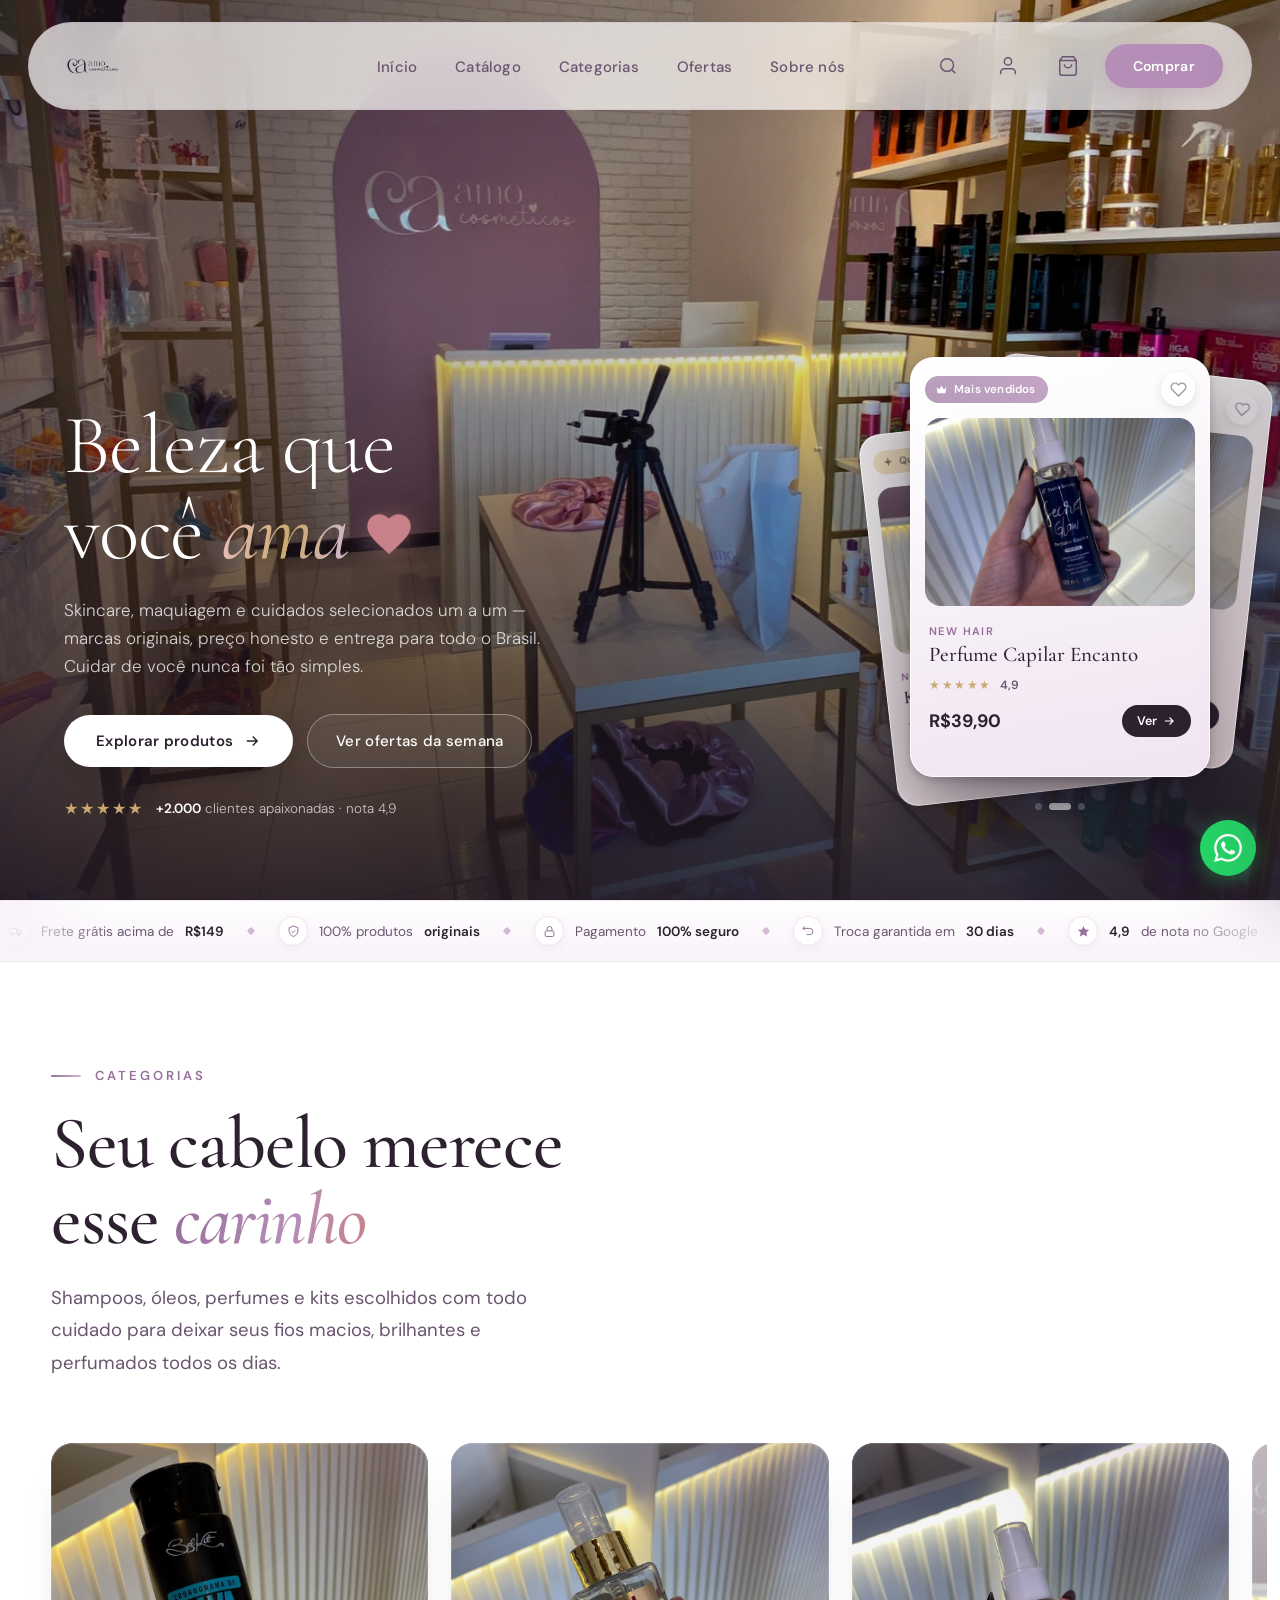
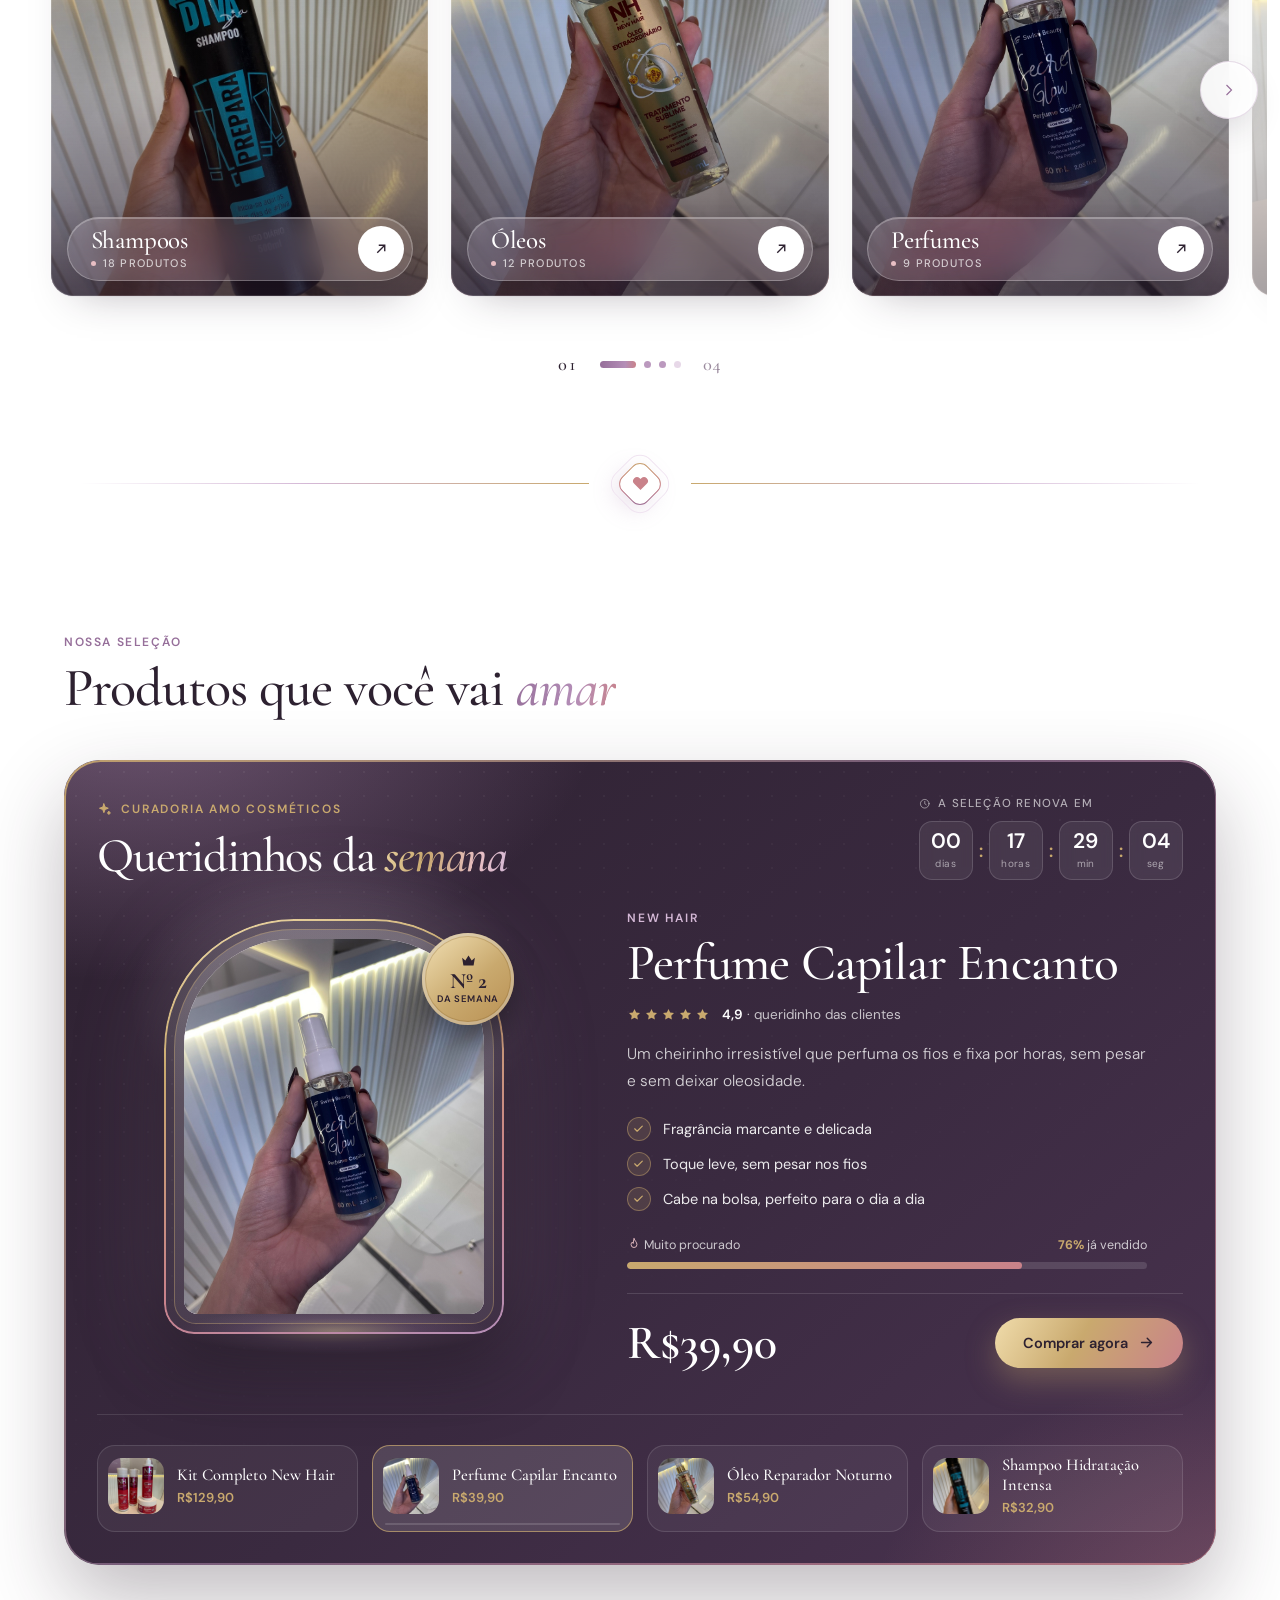
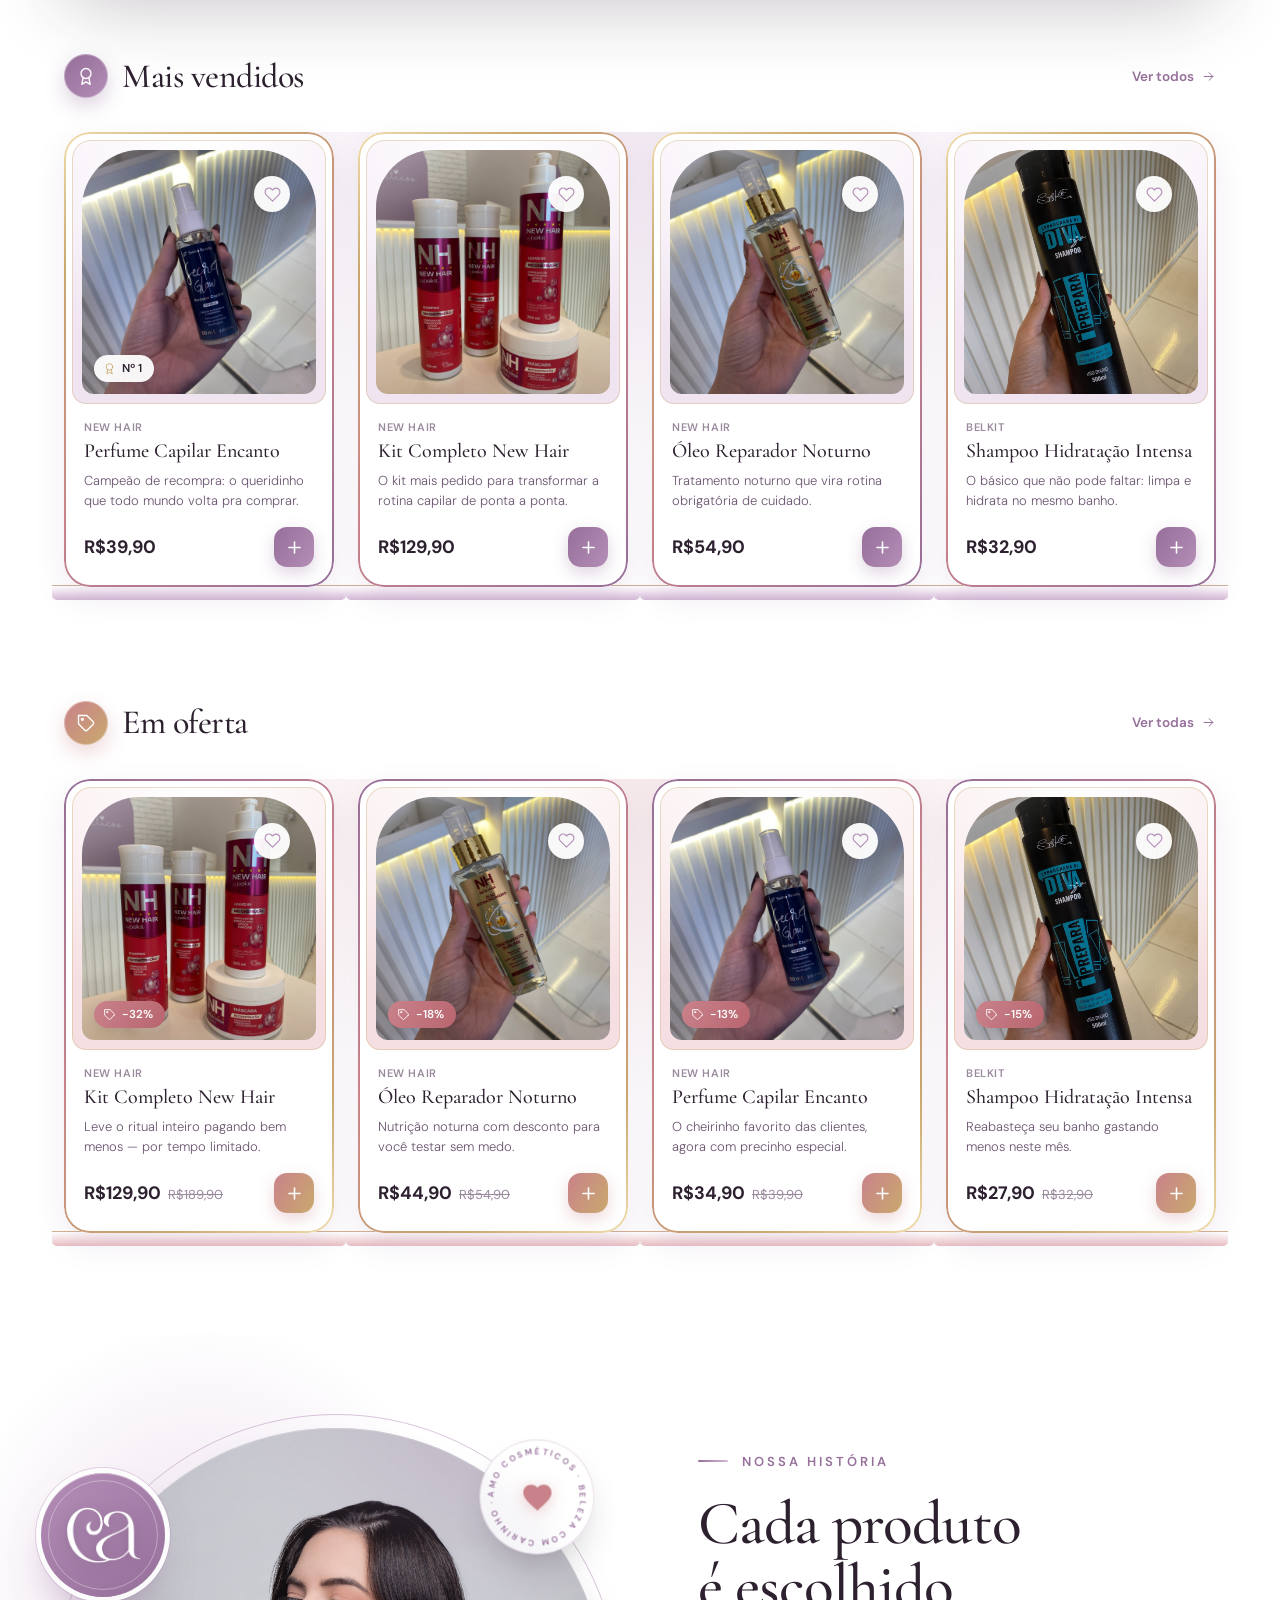
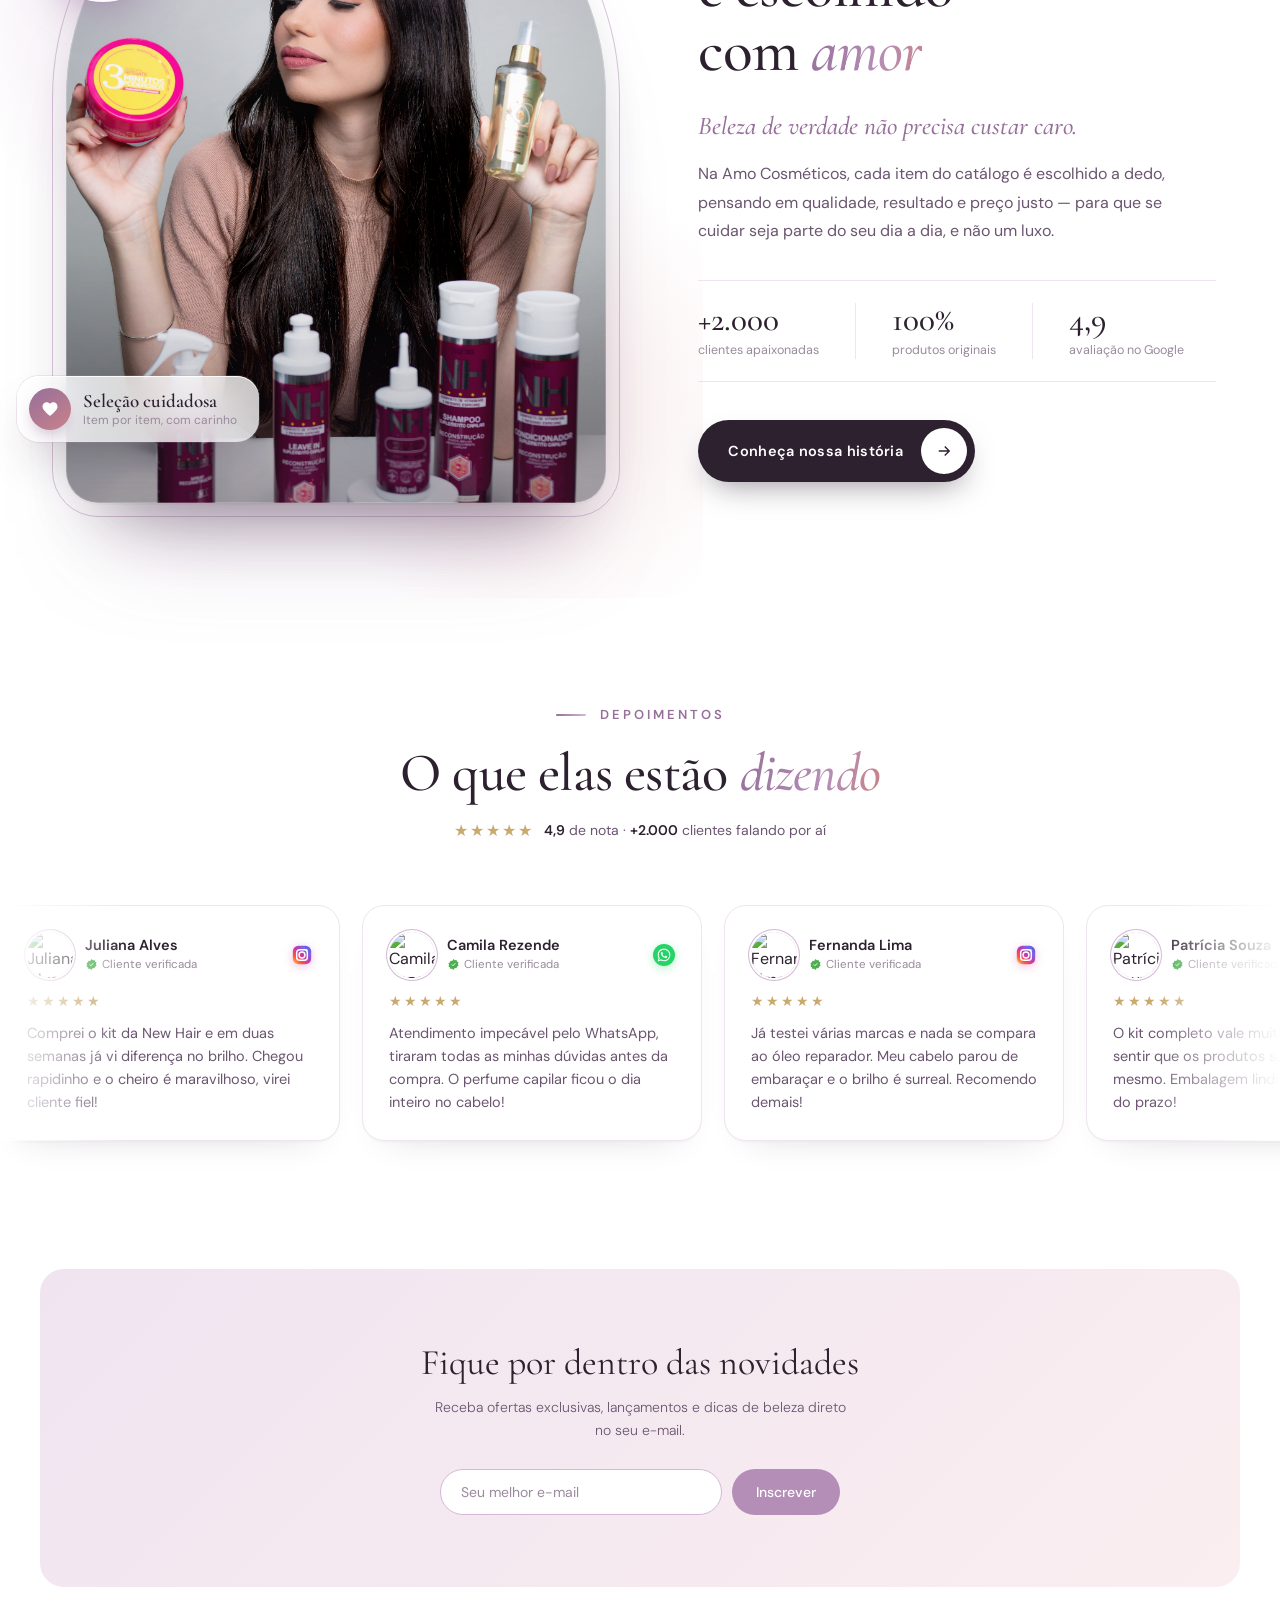
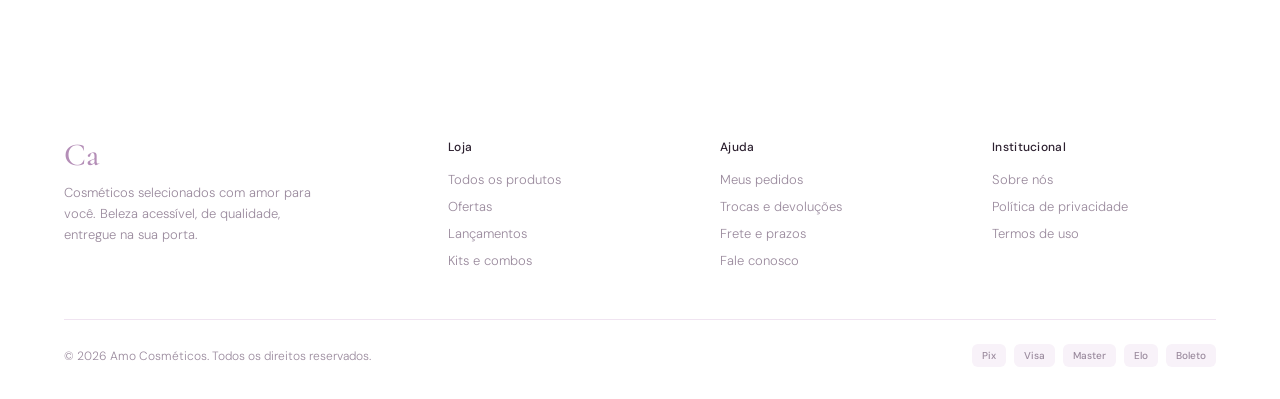
==== commit 1a0eb5b5: "Atualizações." ====
--- a/index.html
+++ b/index.html
@@ -8,6 +8,7 @@
 <link rel="preconnect" href="https://fonts.gstatic.com" crossorigin>
 <link href="https://fonts.googleapis.com/css2?family=Cormorant+Garamond:ital,wght@0,300;0,400;0,500;0,600;1,300;1,400&family=DM+Sans:ital,opsz,wght@0,9..40,300;0,9..40,400;0,9..40,500;1,9..40,300;1,9..40,400&display=swap" rel="stylesheet">
 <link rel="stylesheet" href="/css/style.css">
+<link rel="stylesheet" href="/css/cart.css"> 
 <link rel="shortcut icon" href="/favicon/favicon.ico" type="image/x-icon">
 </head>
 <body>
@@ -20,9 +21,9 @@
   </a>
   <ul class="nav-center" id="navCenter">
     <li><a href="#">Início</a></li>
-    <li><a href="#">Catálogo</a></li>
+    <li><a href="/catalogo.html">Catálogo</a></li>
     <li><a href="#">Categorias</a></li>
-    <li><a href="#">Ofertas</a></li>
+    <li><a href="/catalogo.html?ofertas=1">Ofertas</a></li>
     <li><a href="#">Sobre nós</a></li>
   </ul>
   <div class="nav-right">
@@ -34,7 +35,7 @@
     </button>
     <button class="nav-btn nav-bag" aria-label="Sacola">
       <svg fill="none" stroke="currentColor" stroke-width="1.6" viewBox="0 0 24 24"><path d="M6 2 3 6v14a2 2 0 0 0 2 2h14a2 2 0 0 0 2-2V6l-3-4z"/><path d="M3 6h18"/><path d="M16 10a4 4 0 0 1-8 0"/></svg>
-      <span class="nav-bag-count">2</span>
+      <span class="nav-bag-count is-zero">0</span>
     </button>
     <button class="nav-cta">Comprar</button>
     <button class="nav-toggle" id="navToggle" aria-label="Abrir menu" aria-expanded="false" aria-controls="navCenter">
@@ -314,6 +315,7 @@
     <symbol id="i-check" viewBox="0 0 24 24"><path d="M5 12.5l4.5 4.5L19 7.5"/></symbol>
     <symbol id="i-plus" viewBox="0 0 24 24"><path d="M12 5v14M5 12h14"/></symbol>
     <symbol id="i-arrow" viewBox="0 0 24 24"><path d="M5 12h14M13 6l6 6-6 6"/></symbol>
+    <symbol id="i-wa" viewBox="0 0 24 24"><circle cx="12" cy="12" r="12" fill="#25D366"/><path fill="#fff" transform="translate(5.04 5.04) scale(.58)" d="M17.472 14.382c-.297-.149-1.758-.867-2.03-.967-.273-.099-.471-.148-.67.15-.197.297-.767.966-.94 1.164-.173.199-.347.223-.644.075-.297-.15-1.255-.463-2.39-1.475-.883-.788-1.48-1.761-1.653-2.059-.173-.297-.018-.458.13-.606.134-.133.298-.347.446-.52.149-.174.198-.298.298-.497.099-.198.05-.371-.025-.52-.075-.149-.669-1.612-.916-2.207-.242-.579-.487-.5-.669-.51-.173-.008-.371-.01-.57-.01-.198 0-.52.074-.792.372-.272.297-1.04 1.016-1.04 2.479 0 1.462 1.065 2.875 1.213 3.074.149.198 2.096 3.2 5.077 4.487.709.306 1.262.489 1.694.625.712.227 1.36.195 1.871.118.571-.085 1.758-.719 2.006-1.413.248-.694.248-1.289.173-1.413-.074-.124-.272-.198-.57-.347m-5.421 7.403h-.004a9.87 9.87 0 0 1-5.031-1.378l-.361-.214-3.741.982.998-3.648-.235-.374a9.86 9.86 0 0 1-1.51-5.26c.001-5.45 4.436-9.884 9.888-9.884 2.64 0 5.122 1.03 6.988 2.898a9.825 9.825 0 0 1 2.893 6.994c-.003 5.45-4.437 9.884-9.885 9.884m8.413-18.297A11.815 11.815 0 0 0 12.05 0C5.495 0 .16 5.335.157 11.892c0 2.096.547 4.142 1.588 5.945L.057 24l6.305-1.654a11.882 11.882 0 0 0 5.683 1.448h.005c6.554 0 11.89-5.335 11.893-11.893a11.821 11.821 0 0 0-3.48-8.413z"/></symbol>
   </defs>
 </svg>
 
@@ -760,28 +762,211 @@
   </div>
 </section>
 
-<!-- BENEFÍCIOS -->
-<section class="benefits">
-  <div class="benefits-grid">
-    <div class="benefit">
-      <div class="benefit-icon">🚚</div>
-      <h4>Entrega rápida</h4>
-      <p>Enviamos para todo o Brasil com rastreamento em tempo real.</p>
-    </div>
-    <div class="benefit">
-      <div class="benefit-icon">✓</div>
-      <h4>Produtos originais</h4>
-      <p>Trabalhamos direto com as marcas. Nada de réplica ou imitação.</p>
-    </div>
-    <div class="benefit">
-      <div class="benefit-icon">🔒</div>
-      <h4>Compra segura</h4>
-      <p>Pix, cartão de crédito e boleto com criptografia total.</p>
-    </div>
-    <div class="benefit">
-      <div class="benefit-icon">↩️</div>
-      <h4>Troca fácil</h4>
-      <p>Não gostou? Troque ou devolva em até 30 dias sem burocracia.</p>
+<!-- DEPOIMENTOS -->
+<section class="testi" id="depoimentos" aria-labelledby="testiTitle">
+  <div class="testi-head">
+    <span class="testi-eyebrow">Depoimentos</span>
+    <h2 class="testi-title" id="testiTitle">O que elas estão <i>dizendo</i></h2>
+    <div class="testi-rating">
+      <span class="testi-stars">★★★★★</span>
+      <span class="testi-rating-text"><b>4,9</b> de nota · <b>+2.000</b> clientes falando por aí</span>
+    </div>
+  </div>
+
+  <div class="testi-strip" aria-label="Avaliações de clientes">
+    <span class="testi-fade testi-fade-l" aria-hidden="true"></span>
+    <span class="testi-fade testi-fade-r" aria-hidden="true"></span>
+
+    <div class="testi-track" id="testiTrack">
+      <div class="testi-group">
+
+        <article class="testi-card">
+          <header class="testi-card-head">
+            <img class="testi-avatar" src="https://randomuser.me/api/portraits/women/65.jpg" alt="Juliana Alves" loading="lazy">
+            <div class="testi-who">
+              <span class="testi-name">Juliana Alves</span>
+              <span class="testi-verified"><svg viewBox="0 0 24 24" fill="currentColor"><path d="M12 2l2.4 2.1 3.1-.5 1 3 2.7 1.7-.9 3 .9 3-2.7 1.7-1 3-3.1-.5L12 22l-2.4-2.1-3.1.5-1-3-2.7-1.7.9-3-.9-3 2.7-1.7 1-3 3.1.5z"/><path d="M9 12.3l2 2 4-4.3" stroke="#fff" stroke-width="1.6" fill="none" stroke-linecap="round" stroke-linejoin="round"/></svg>Cliente verificada</span>
+            </div>
+            <!-- selo Instagram (usar nos cards de índice ímpar) -->
+            <span class="testi-social testi-social--ig" aria-label="Avaliação no Instagram">
+              <svg viewBox="0 0 24 24"><defs><linearGradient id="igGrad" x1="0%" y1="100%" x2="100%" y2="0%"><stop offset="0%" stop-color="#FFDD55"/><stop offset="25%" stop-color="#FF543E"/><stop offset="50%" stop-color="#C837AB"/><stop offset="75%" stop-color="#7366E7"/><stop offset="100%" stop-color="#4F5BD5"/></linearGradient></defs><rect x="2" y="2" width="20" height="20" rx="6" fill="url(#igGrad)"/><rect x="6.2" y="6.2" width="11.6" height="11.6" rx="3.4" fill="none" stroke="#fff" stroke-width="1.6"/><circle cx="12" cy="12" r="3.2" fill="none" stroke="#fff" stroke-width="1.6"/><circle cx="17.1" cy="6.9" r="1.1" fill="#fff"/></svg>
+            </span>
+          </header>
+          <div class="testi-stars-row">★★★★★</div>
+          <p class="testi-text">Comprei o kit da New Hair e em duas semanas já vi diferença no brilho. Chegou rapidinho e o cheiro é maravilhoso, virei cliente fiel!</p>
+        </article>
+
+        <article class="testi-card">
+          <header class="testi-card-head">
+            <img class="testi-avatar" src="https://randomuser.me/api/portraits/women/68.jpg" alt="Camila Rezende" loading="lazy">
+            <div class="testi-who">
+              <span class="testi-name">Camila Rezende</span>
+              <span class="testi-verified"><svg viewBox="0 0 24 24" fill="currentColor"><path d="M12 2l2.4 2.1 3.1-.5 1 3 2.7 1.7-.9 3 .9 3-2.7 1.7-1 3-3.1-.5L12 22l-2.4-2.1-3.1.5-1-3-2.7-1.7.9-3-.9-3 2.7-1.7 1-3 3.1.5z"/><path d="M9 12.3l2 2 4-4.3" stroke="#fff" stroke-width="1.6" fill="none" stroke-linecap="round" stroke-linejoin="round"/></svg>Cliente verificada</span>
+            </div>
+            <span class="testi-social testi-social--wa" aria-label="Avaliação no WhatsApp">
+              <svg viewBox="0 0 24 24"><use href="#i-wa"/></svg>
+            </span>
+          </header>
+          <div class="testi-stars-row">★★★★★</div>
+          <p class="testi-text">Atendimento impecável pelo WhatsApp, tiraram todas as minhas dúvidas antes da compra. O perfume capilar ficou o dia inteiro no cabelo!</p>
+        </article>
+
+        <article class="testi-card">
+          <header class="testi-card-head">
+            <img class="testi-avatar" src="https://randomuser.me/api/portraits/women/44.jpg" alt="Fernanda Lima" loading="lazy">
+            <div class="testi-who">
+              <span class="testi-name">Fernanda Lima</span>
+              <span class="testi-verified"><svg viewBox="0 0 24 24" fill="currentColor"><path d="M12 2l2.4 2.1 3.1-.5 1 3 2.7 1.7-.9 3 .9 3-2.7 1.7-1 3-3.1-.5L12 22l-2.4-2.1-3.1.5-1-3-2.7-1.7.9-3-.9-3 2.7-1.7 1-3 3.1.5z"/><path d="M9 12.3l2 2 4-4.3" stroke="#fff" stroke-width="1.6" fill="none" stroke-linecap="round" stroke-linejoin="round"/></svg>Cliente verificada</span>
+            </div>
+            <span class="testi-social testi-social--ig" aria-label="Avaliação no Instagram">
+              <svg viewBox="0 0 24 24"><defs><linearGradient id="igGrad3" x1="0%" y1="100%" x2="100%" y2="0%"><stop offset="0%" stop-color="#FFDD55"/><stop offset="25%" stop-color="#FF543E"/><stop offset="50%" stop-color="#C837AB"/><stop offset="75%" stop-color="#7366E7"/><stop offset="100%" stop-color="#4F5BD5"/></linearGradient></defs><rect x="2" y="2" width="20" height="20" rx="6" fill="url(#igGrad3)"/><rect x="6.2" y="6.2" width="11.6" height="11.6" rx="3.4" fill="none" stroke="#fff" stroke-width="1.6"/><circle cx="12" cy="12" r="3.2" fill="none" stroke="#fff" stroke-width="1.6"/><circle cx="17.1" cy="6.9" r="1.1" fill="#fff"/></svg>
+            </span>
+          </header>
+          <div class="testi-stars-row">★★★★★</div>
+          <p class="testi-text">Já testei várias marcas e nada se compara ao óleo reparador. Meu cabelo parou de embaraçar e o brilho é surreal. Recomendo demais!</p>
+        </article>
+
+        <article class="testi-card">
+          <header class="testi-card-head">
+            <img class="testi-avatar" src="https://randomuser.me/api/portraits/women/50.jpg" alt="Patrícia Souza" loading="lazy">
+            <div class="testi-who">
+              <span class="testi-name">Patrícia Souza</span>
+              <span class="testi-verified"><svg viewBox="0 0 24 24" fill="currentColor"><path d="M12 2l2.4 2.1 3.1-.5 1 3 2.7 1.7-.9 3 .9 3-2.7 1.7-1 3-3.1-.5L12 22l-2.4-2.1-3.1.5-1-3-2.7-1.7.9-3-.9-3 2.7-1.7 1-3 3.1.5z"/><path d="M9 12.3l2 2 4-4.3" stroke="#fff" stroke-width="1.6" fill="none" stroke-linecap="round" stroke-linejoin="round"/></svg>Cliente verificada</span>
+            </div>
+            <span class="testi-social testi-social--wa" aria-label="Avaliação no WhatsApp">
+              <svg viewBox="0 0 24 24"><use href="#i-wa"/></svg>
+            </span>
+          </header>
+          <div class="testi-stars-row">★★★★★</div>
+          <p class="testi-text">O kit completo vale muito a pena, dá pra sentir que os produtos são de qualidade mesmo. Embalagem linda e chegou antes do prazo!</p>
+        </article>
+
+        <article class="testi-card">
+          <header class="testi-card-head">
+            <img class="testi-avatar" src="https://randomuser.me/api/portraits/women/33.jpg" alt="Beatriz Nogueira" loading="lazy">
+            <div class="testi-who">
+              <span class="testi-name">Beatriz Nogueira</span>
+              <span class="testi-verified"><svg viewBox="0 0 24 24" fill="currentColor"><path d="M12 2l2.4 2.1 3.1-.5 1 3 2.7 1.7-.9 3 .9 3-2.7 1.7-1 3-3.1-.5L12 22l-2.4-2.1-3.1.5-1-3-2.7-1.7.9-3-.9-3 2.7-1.7 1-3 3.1.5z"/><path d="M9 12.3l2 2 4-4.3" stroke="#fff" stroke-width="1.6" fill="none" stroke-linecap="round" stroke-linejoin="round"/></svg>Cliente verificada</span>
+            </div>
+            <span class="testi-social testi-social--ig" aria-label="Avaliação no Instagram">
+              <svg viewBox="0 0 24 24"><defs><linearGradient id="igGrad5" x1="0%" y1="100%" x2="100%" y2="0%"><stop offset="0%" stop-color="#FFDD55"/><stop offset="25%" stop-color="#FF543E"/><stop offset="50%" stop-color="#C837AB"/><stop offset="75%" stop-color="#7366E7"/><stop offset="100%" stop-color="#4F5BD5"/></linearGradient></defs><rect x="2" y="2" width="20" height="20" rx="6" fill="url(#igGrad5)"/><rect x="6.2" y="6.2" width="11.6" height="11.6" rx="3.4" fill="none" stroke="#fff" stroke-width="1.6"/><circle cx="12" cy="12" r="3.2" fill="none" stroke="#fff" stroke-width="1.6"/><circle cx="17.1" cy="6.9" r="1.1" fill="#fff"/></svg>
+            </span>
+          </header>
+          <div class="testi-stars-row">★★★★★</div>
+          <p class="testi-text">Entrega rápida e produto original, exatamente como prometido. O shampoo de hidratação intensa deixou meu cabelo super macio.</p>
+        </article>
+
+        <article class="testi-card">
+          <header class="testi-card-head">
+            <img class="testi-avatar" src="https://randomuser.me/api/portraits/women/72.jpg" alt="Letícia Moraes" loading="lazy">
+            <div class="testi-who">
+              <span class="testi-name">Letícia Moraes</span>
+              <span class="testi-verified"><svg viewBox="0 0 24 24" fill="currentColor"><path d="M12 2l2.4 2.1 3.1-.5 1 3 2.7 1.7-.9 3 .9 3-2.7 1.7-1 3-3.1-.5L12 22l-2.4-2.1-3.1.5-1-3-2.7-1.7.9-3-.9-3 2.7-1.7 1-3 3.1.5z"/><path d="M9 12.3l2 2 4-4.3" stroke="#fff" stroke-width="1.6" fill="none" stroke-linecap="round" stroke-linejoin="round"/></svg>Cliente verificada</span>
+            </div>
+            <span class="testi-social testi-social--wa" aria-label="Avaliação no WhatsApp">
+              <svg viewBox="0 0 24 24"><use href="#i-wa"/></svg>
+            </span>
+          </header>
+          <div class="testi-stars-row">★★★★☆</div>
+          <p class="testi-text">Gostei muito do óleo noturno, textura leve e não deixa oleoso. Só achei o frete um pouco demorado, mas valeu a pena esperar.</p>
+        </article>
+
+      </div>
+
+      <!-- grupo duplicado (aria-hidden) para o loop infinito ficar perfeito -->
+      <div class="testi-group" aria-hidden="true">
+
+        <article class="testi-card">
+          <header class="testi-card-head">
+            <img class="testi-avatar" src="https://randomuser.me/api/portraits/women/65.jpg" alt="" loading="lazy">
+            <div class="testi-who">
+              <span class="testi-name">Juliana Alves</span>
+              <span class="testi-verified"><svg viewBox="0 0 24 24" fill="currentColor"><path d="M12 2l2.4 2.1 3.1-.5 1 3 2.7 1.7-.9 3 .9 3-2.7 1.7-1 3-3.1-.5L12 22l-2.4-2.1-3.1.5-1-3-2.7-1.7.9-3-.9-3 2.7-1.7 1-3 3.1.5z"/><path d="M9 12.3l2 2 4-4.3" stroke="#fff" stroke-width="1.6" fill="none" stroke-linecap="round" stroke-linejoin="round"/></svg>Cliente verificada</span>
+            </div>
+            <span class="testi-social testi-social--ig" aria-label="Avaliação no Instagram">
+              <svg viewBox="0 0 24 24"><defs><linearGradient id="igGrad1d" x1="0%" y1="100%" x2="100%" y2="0%"><stop offset="0%" stop-color="#FFDD55"/><stop offset="25%" stop-color="#FF543E"/><stop offset="50%" stop-color="#C837AB"/><stop offset="75%" stop-color="#7366E7"/><stop offset="100%" stop-color="#4F5BD5"/></linearGradient></defs><rect x="2" y="2" width="20" height="20" rx="6" fill="url(#igGrad1d)"/><rect x="6.2" y="6.2" width="11.6" height="11.6" rx="3.4" fill="none" stroke="#fff" stroke-width="1.6"/><circle cx="12" cy="12" r="3.2" fill="none" stroke="#fff" stroke-width="1.6"/><circle cx="17.1" cy="6.9" r="1.1" fill="#fff"/></svg>
+            </span>
+          </header>
+          <div class="testi-stars-row">★★★★★</div>
+          <p class="testi-text">Comprei o kit da New Hair e em duas semanas já vi diferença no brilho. Chegou rapidinho e o cheiro é maravilhoso, virei cliente fiel!</p>
+        </article>
+
+        <article class="testi-card">
+          <header class="testi-card-head">
+            <img class="testi-avatar" src="https://randomuser.me/api/portraits/women/68.jpg" alt="" loading="lazy">
+            <div class="testi-who">
+              <span class="testi-name">Camila Rezende</span>
+              <span class="testi-verified"><svg viewBox="0 0 24 24" fill="currentColor"><path d="M12 2l2.4 2.1 3.1-.5 1 3 2.7 1.7-.9 3 .9 3-2.7 1.7-1 3-3.1-.5L12 22l-2.4-2.1-3.1.5-1-3-2.7-1.7.9-3-.9-3 2.7-1.7 1-3 3.1.5z"/><path d="M9 12.3l2 2 4-4.3" stroke="#fff" stroke-width="1.6" fill="none" stroke-linecap="round" stroke-linejoin="round"/></svg>Cliente verificada</span>
+            </div>
+            <span class="testi-social testi-social--wa" aria-label="Avaliação no WhatsApp">
+              <svg viewBox="0 0 24 24"><use href="#i-wa"/></svg>
+            </span>
+          </header>
+          <div class="testi-stars-row">★★★★★</div>
+          <p class="testi-text">Atendimento impecável pelo WhatsApp, tiraram todas as minhas dúvidas antes da compra. O perfume capilar ficou o dia inteiro no cabelo!</p>
+        </article>
+
+        <article class="testi-card">
+          <header class="testi-card-head">
+            <img class="testi-avatar" src="https://randomuser.me/api/portraits/women/44.jpg" alt="" loading="lazy">
+            <div class="testi-who">
+              <span class="testi-name">Fernanda Lima</span>
+              <span class="testi-verified"><svg viewBox="0 0 24 24" fill="currentColor"><path d="M12 2l2.4 2.1 3.1-.5 1 3 2.7 1.7-.9 3 .9 3-2.7 1.7-1 3-3.1-.5L12 22l-2.4-2.1-3.1.5-1-3-2.7-1.7.9-3-.9-3 2.7-1.7 1-3 3.1.5z"/><path d="M9 12.3l2 2 4-4.3" stroke="#fff" stroke-width="1.6" fill="none" stroke-linecap="round" stroke-linejoin="round"/></svg>Cliente verificada</span>
+            </div>
+            <span class="testi-social testi-social--ig" aria-label="Avaliação no Instagram">
+              <svg viewBox="0 0 24 24"><defs><linearGradient id="igGrad3d" x1="0%" y1="100%" x2="100%" y2="0%"><stop offset="0%" stop-color="#FFDD55"/><stop offset="25%" stop-color="#FF543E"/><stop offset="50%" stop-color="#C837AB"/><stop offset="75%" stop-color="#7366E7"/><stop offset="100%" stop-color="#4F5BD5"/></linearGradient></defs><rect x="2" y="2" width="20" height="20" rx="6" fill="url(#igGrad3d)"/><rect x="6.2" y="6.2" width="11.6" height="11.6" rx="3.4" fill="none" stroke="#fff" stroke-width="1.6"/><circle cx="12" cy="12" r="3.2" fill="none" stroke="#fff" stroke-width="1.6"/><circle cx="17.1" cy="6.9" r="1.1" fill="#fff"/></svg>
+            </span>
+          </header>
+          <div class="testi-stars-row">★★★★★</div>
+          <p class="testi-text">Já testei várias marcas e nada se compara ao óleo reparador. Meu cabelo parou de embaraçar e o brilho é surreal. Recomendo demais!</p>
+        </article>
+
+        <article class="testi-card">
+          <header class="testi-card-head">
+            <img class="testi-avatar" src="https://randomuser.me/api/portraits/women/50.jpg" alt="" loading="lazy">
+            <div class="testi-who">
+              <span class="testi-name">Patrícia Souza</span>
+              <span class="testi-verified"><svg viewBox="0 0 24 24" fill="currentColor"><path d="M12 2l2.4 2.1 3.1-.5 1 3 2.7 1.7-.9 3 .9 3-2.7 1.7-1 3-3.1-.5L12 22l-2.4-2.1-3.1.5-1-3-2.7-1.7.9-3-.9-3 2.7-1.7 1-3 3.1.5z"/><path d="M9 12.3l2 2 4-4.3" stroke="#fff" stroke-width="1.6" fill="none" stroke-linecap="round" stroke-linejoin="round"/></svg>Cliente verificada</span>
+            </div>
+            <span class="testi-social testi-social--wa" aria-label="Avaliação no WhatsApp">
+              <svg viewBox="0 0 24 24"><use href="#i-wa"/></svg>
+            </span>
+          </header>
+          <div class="testi-stars-row">★★★★★</div>
+          <p class="testi-text">O kit completo vale muito a pena, dá pra sentir que os produtos são de qualidade mesmo. Embalagem linda e chegou antes do prazo!</p>
+        </article>
+
+        <article class="testi-card">
+          <header class="testi-card-head">
+            <img class="testi-avatar" src="https://randomuser.me/api/portraits/women/33.jpg" alt="" loading="lazy">
+            <div class="testi-who">
+              <span class="testi-name">Beatriz Nogueira</span>
+              <span class="testi-verified"><svg viewBox="0 0 24 24" fill="currentColor"><path d="M12 2l2.4 2.1 3.1-.5 1 3 2.7 1.7-.9 3 .9 3-2.7 1.7-1 3-3.1-.5L12 22l-2.4-2.1-3.1.5-1-3-2.7-1.7.9-3-.9-3 2.7-1.7 1-3 3.1.5z"/><path d="M9 12.3l2 2 4-4.3" stroke="#fff" stroke-width="1.6" fill="none" stroke-linecap="round" stroke-linejoin="round"/></svg>Cliente verificada</span>
+            </div>
+            <span class="testi-social testi-social--ig" aria-label="Avaliação no Instagram">
+              <svg viewBox="0 0 24 24"><defs><linearGradient id="igGrad5d" x1="0%" y1="100%" x2="100%" y2="0%"><stop offset="0%" stop-color="#FFDD55"/><stop offset="25%" stop-color="#FF543E"/><stop offset="50%" stop-color="#C837AB"/><stop offset="75%" stop-color="#7366E7"/><stop offset="100%" stop-color="#4F5BD5"/></linearGradient></defs><rect x="2" y="2" width="20" height="20" rx="6" fill="url(#igGrad5d)"/><rect x="6.2" y="6.2" width="11.6" height="11.6" rx="3.4" fill="none" stroke="#fff" stroke-width="1.6"/><circle cx="12" cy="12" r="3.2" fill="none" stroke="#fff" stroke-width="1.6"/><circle cx="17.1" cy="6.9" r="1.1" fill="#fff"/></svg>
+            </span>
+          </header>
+          <div class="testi-stars-row">★★★★★</div>
+          <p class="testi-text">Entrega rápida e produto original, exatamente como prometido. O shampoo de hidratação intensa deixou meu cabelo super macio.</p>
+        </article>
+
+        <article class="testi-card">
+          <header class="testi-card-head">
+            <img class="testi-avatar" src="https://randomuser.me/api/portraits/women/72.jpg" alt="" loading="lazy">
+            <div class="testi-who">
+              <span class="testi-name">Letícia Moraes</span>
+              <span class="testi-verified"><svg viewBox="0 0 24 24" fill="currentColor"><path d="M12 2l2.4 2.1 3.1-.5 1 3 2.7 1.7-.9 3 .9 3-2.7 1.7-1 3-3.1-.5L12 22l-2.4-2.1-3.1.5-1-3-2.7-1.7.9-3-.9-3 2.7-1.7 1-3 3.1.5z"/><path d="M9 12.3l2 2 4-4.3" stroke="#fff" stroke-width="1.6" fill="none" stroke-linecap="round" stroke-linejoin="round"/></svg>Cliente verificada</span>
+            </div>
+            <span class="testi-social testi-social--wa" aria-label="Avaliação no WhatsApp">
+              <svg viewBox="0 0 24 24"><use href="#i-wa"/></svg>
+            </span>
+          </header>
+          <div class="testi-stars-row">★★★★☆</div>
+          <p class="testi-text">Gostei muito do óleo noturno, textura leve e não deixa oleoso. Só achei o frete um pouco demorado, mas valeu a pena esperar.</p>
+        </article>
+
+      </div>
     </div>
   </div>
 </section>
@@ -842,5 +1027,6 @@
 </button>
 
 <script src="/js/script.js"></script>
+<script src="/js/cart.js"></script>  
 </body>
 </html>
--- a/css/style.css
+++ b/css/style.css
@@ -109,8 +109,8 @@
 
 .nav-logo {
   display: block;
-  width: 196px;
-  height: 58px;
+  width: 240px;
+  height: 72px;
   background-color: var(--logo-color);
   -webkit-mask: var(--logo-src) left center / contain no-repeat;
           mask: var(--logo-src) left center / contain no-repeat;
@@ -118,8 +118,8 @@
 }
 
 .nav.scrolled .nav-logo {
-  width: 188px;
-  height: 56px;
+  width: 220px;
+  height: 66px;
 }
 
 .nav-brand:hover .nav-logo {
@@ -1896,7 +1896,7 @@
 .fav {
   position: relative; isolation: isolate; overflow: hidden;
   border-radius: 36px; color: #fff;
-  padding: clamp(22px, 3.6vw, 56px);
+  padding: clamp(18px, 2.6vw, 36px);
   background:
     radial-gradient(760px 460px at 6% -8%, rgba(180, 142, 183, .50), transparent 62%),
     radial-gradient(640px 420px at 104% 108%, rgba(201, 130, 138, .34), transparent 62%),
@@ -1923,8 +1923,8 @@
 
 .fav-head {
   display: flex; align-items: flex-end; justify-content: space-between;
-  flex-wrap: wrap; gap: 24px;
-  margin-bottom: clamp(26px, 3.4vw, 46px);
+  flex-wrap: wrap; gap: 16px;
+  margin-bottom: clamp(16px, 2vw, 28px);
 }
 .fav-eyebrow {
   display: inline-flex; align-items: center; gap: 9px;
@@ -1933,8 +1933,8 @@
 }
 .fav-eyebrow .ico { font-size: 15px; fill: currentColor; }
 .fav-title {
-  font-family: var(--serif); font-size: clamp(36px, 5vw, 64px); font-weight: 500;
-  line-height: 1; letter-spacing: -1.2px; margin-top: 14px;
+  font-family: var(--serif); font-size: clamp(28px, 3.8vw, 50px); font-weight: 500;
+  line-height: 1; letter-spacing: -1.2px; margin-top: 10px;
 }
 .fav-title i {
   font-weight: 500;
@@ -1973,7 +1973,7 @@
 .fav-main.is-swapping { opacity: 0; transform: translateY(8px); }
 
 /* ░ Vitrine em arco ░ */
-.fav-visual { position: relative; width: 100%; max-width: 430px; margin-inline: auto; padding-bottom: 30px; }
+.fav-visual { position: relative; width: 100%; max-width: 340px; margin-inline: auto; padding-bottom: 20px; }
 .fav-visual::before {          /* facho de luz vindo de cima */
   content: ""; position: absolute; z-index: 0; pointer-events: none;
   top: -70px; left: 50%; width: 120%; height: 70%; transform: translateX(-50%);
@@ -2998,55 +2998,216 @@
 
 
 /* ══════════════════════════════════════════════
-   BENEFITS
+   DEPOIMENTOS — marquee infinito estilo Google
    ══════════════════════════════════════════════ */
-.benefits {
-  padding: clamp(64px, 10vw, 100px) clamp(24px, 5vw, 80px);
-  max-width: 1280px;
+.testi {
+  padding: clamp(64px, 9vw, 110px) 0 clamp(80px, 10vw, 130px);
+  max-width: 1440px;
   margin: 0 auto;
-}
-
-.benefits-grid {
-  display: grid;
-  grid-template-columns: repeat(4, 1fr);
-  gap: 32px;
-}
-
-.benefit {
+  overflow: hidden;
+}
+
+.testi-head {
   text-align: center;
-}
-
-.benefit-icon {
-  width: 56px;
-  height: 56px;
-  border-radius: 50%;
-  background: var(--lilas-whisper);
+  max-width: 640px;
+  margin: 0 auto clamp(40px, 5vw, 64px);
+  padding: 0 24px;
+}
+
+.testi-eyebrow {
+  position: relative;
+  display: inline-block;
+  padding-left: 44px;
+  margin-bottom: 22px;
+  font-family: var(--sans);
+  font-size: 13px;
+  font-weight: 600;
+  letter-spacing: 3px;
+  text-transform: uppercase;
+  color: var(--lilas-deep);
+}
+
+.testi-eyebrow::before {
+  content: "";
+  position: absolute;
+  left: 0;
+  top: 50%;
+  width: 30px;
+  height: 2px;
+  border-radius: 2px;
+  background: linear-gradient(90deg, var(--lilas-deep), var(--lilas-light));
+  transform: translateY(-50%);
+}
+
+.testi-title {
+  font-family: var(--serif);
+  font-size: clamp(34px, 4.6vw, 54px);
+  font-weight: 500;
+  line-height: 1.05;
+  letter-spacing: -0.8px;
+  color: var(--ink);
+  margin-bottom: 18px;
+}
+
+.testi-title i {
+  font-weight: 500;
+  background: linear-gradient(100deg, var(--lilas-deep), var(--lilas) 60%, var(--rose));
+  -webkit-background-clip: text;
+          background-clip: text;
+  -webkit-text-fill-color: transparent;
+}
+
+.testi-rating {
+  display: inline-flex;
+  align-items: center;
+  gap: 10px;
+  font-family: var(--sans);
+  font-size: 14px;
+  color: var(--ink-secondary);
+}
+
+.testi-stars {
+  color: var(--gold);
+  font-size: 16px;
+  letter-spacing: 2px;
+}
+
+.testi-rating-text b { color: var(--ink); font-weight: 600; }
+
+/* ── fita ── */
+.testi-strip {
+  position: relative;
+}
+
+.testi-fade {
+  position: absolute;
+  top: 0; bottom: 0;
+  width: clamp(40px, 10vw, 160px);
+  z-index: 2;
+  pointer-events: none;
+}
+.testi-fade-l { left: 0;  background: linear-gradient(90deg,  var(--white), rgba(255,255,255,0)); }
+.testi-fade-r { right: 0; background: linear-gradient(270deg, var(--white), rgba(255,255,255,0)); }
+
+.testi-track {
+  display: flex;
+  width: max-content;
+  animation: testi-scroll 48s linear infinite;
+}
+.testi-strip:hover .testi-track { animation-play-state: paused; }
+
+.testi-group {
+  display: flex;
+  gap: 22px;
+  padding-right: 22px;
+}
+
+@keyframes testi-scroll {
+  from { transform: translateX(0); }
+  to   { transform: translateX(-50%); }
+}
+
+/* ── card estilo Google review ── */
+.testi-card {
+  flex: 0 0 340px;
+  padding: 26px;
+  border-radius: 22px;
+  background: var(--white);
+  border: 1px solid var(--lilas-ghost);
+  box-shadow: 0 2px 0 rgba(45, 33, 48, 0.02), 0 18px 36px -26px rgba(45, 33, 48, 0.2);
+  transition: box-shadow 0.4s cubic-bezier(.16,1,.3,1), transform 0.4s cubic-bezier(.16,1,.3,1), border-color 0.4s ease;
+}
+
+.testi-card:hover {
+  transform: translateY(-6px);
+  border-color: var(--lilas-light);
+  box-shadow: 0 34px 60px -28px rgba(150, 111, 154, 0.38);
+}
+
+.testi-social { flex: none; display: flex; }
+.testi-social svg { width: 22px; height: 22px; }
+.testi-social--wa svg { filter: drop-shadow(0 2px 5px rgba(37, 211, 102, 0.35)); }
+.testi-social--ig svg { filter: drop-shadow(0 2px 5px rgba(200, 55, 171, 0.3)); }
+
+.testi-card-head {
   display: flex;
   align-items: center;
-  justify-content: center;
-  margin: 0 auto 16px;
-  font-size: 24px;
-  transition: background 0.3s;
-}
-
-.benefit:hover .benefit-icon {
-  background: var(--lilas-ghost);
-}
-
-.benefit h4 {
-  font-family: var(--serif);
-  font-size: 17px;
-  font-weight: 500;
+  gap: 12px;
+  margin-bottom: 14px;
+}
+
+.testi-avatar {
+  width: 46px;
+  height: 46px;
+  border-radius: 50%;
+  object-fit: cover;
+  flex: none;
+  box-shadow: 0 0 0 2px var(--white), 0 0 0 3px var(--lilas-light);
+}
+
+.testi-who {
+  display: flex;
+  flex-direction: column;
+  gap: 3px;
+  min-width: 0;
+  flex: 1;
+}
+
+.testi-name {
+  font-family: var(--sans);
+  font-size: 14.5px;
+  font-weight: 600;
   color: var(--ink);
-  margin-bottom: 6px;
-}
-
-.benefit p {
-  font-family: var(--sans);
-  font-size: 13px;
-  font-weight: 300;
+  line-height: 1.2;
+  white-space: nowrap;
+  overflow: hidden;
+  text-overflow: ellipsis;
+}
+
+.testi-verified {
+  display: inline-flex;
+  align-items: center;
+  gap: 4px;
+  font-family: var(--sans);
+  font-size: 11.5px;
+  font-weight: 400;
   color: var(--ink-muted);
-  line-height: 1.5;
+}
+
+.testi-verified svg { width: 13px; height: 13px; color: #4CAF50; flex: none; }
+
+
+
+.testi-stars-row {
+  color: var(--gold);
+  font-size: 14px;
+  letter-spacing: 2px;
+  margin-bottom: 12px;
+}
+
+.testi-text {
+  font-family: var(--sans);
+  font-size: 14.5px;
+  font-weight: 400;
+  line-height: 1.6;
+  color: var(--ink-secondary);
+}
+
+@media (max-width: 560px) {
+  .testi-card {
+    flex-basis: 280px;
+    padding: 20px;
+  }
+
+  .testi-text {
+    font-size: 14px;
+  }
+}
+
+@media (prefers-reduced-motion: reduce) {
+  .testi-track {
+    animation: none;
+  }
 }
 
 
@@ -3317,8 +3478,8 @@
   }
 
   .nav-logo {
-    width: 180px;
-    height: 56px;
+    width: 210px;
+    height: 64px;
   }
 
   .categories-intro {
@@ -3396,8 +3557,8 @@
   }
 
   .nav-logo {
-    width: 150px;
-    height: 46px;
+    width: 180px;
+    height: 54px;
   }
 
   .cat-grid {
--- a/css/cart.css
+++ b/css/cart.css
@@ -0,0 +1,527 @@
+/* ══════════════════════════════════════════════
+   AMO COSMÉTICOS — CARRINHO / SACOLA
+   Drawer lateral, cálculo de frete, cupom,
+   pagamento e resumo. Usa os tokens de style.css.
+   (carregue style.css ANTES deste arquivo)
+   ══════════════════════════════════════════════ */
+
+/* ── Overlay (fundo escurecido) ── */
+.cart-overlay {
+  position: fixed;
+  inset: 0;
+  z-index: 1100;
+  background: rgba(45, 33, 48, 0.42);
+  backdrop-filter: blur(3px);
+  -webkit-backdrop-filter: blur(3px);
+  opacity: 0;
+  visibility: hidden;
+  transition: opacity 0.4s ease, visibility 0.4s;
+}
+.cart-overlay.is-open {
+  opacity: 1;
+  visibility: visible;
+}
+
+/* ── Drawer ── */
+.cart-drawer {
+  position: fixed;
+  top: 0;
+  right: 0;
+  z-index: 1101;
+  display: flex;
+  flex-direction: column;
+  width: min(440px, 100vw);
+  height: 100dvh;
+  background: var(--white);
+  box-shadow: -18px 0 60px rgba(45, 33, 48, 0.18);
+  transform: translateX(100%);
+  transition: transform 0.5s cubic-bezier(.4, 0, .2, 1);
+  will-change: transform;
+}
+.cart-drawer.is-open {
+  transform: translateX(0);
+}
+
+/* ── Cabeçalho ── */
+.cart-head {
+  display: flex;
+  align-items: center;
+  justify-content: space-between;
+  gap: 12px;
+  padding: 22px 24px 16px;
+  border-bottom: 1px solid var(--lilas-ghost);
+}
+.cart-head-title {
+  display: flex;
+  align-items: center;
+  gap: 10px;
+  font-family: var(--serif);
+  font-size: 26px;
+  font-weight: 500;
+  color: var(--ink);
+}
+.cart-head-title svg {
+  width: 24px;
+  height: 24px;
+  stroke: var(--lilas-deep);
+  fill: none;
+  stroke-width: 1.6;
+}
+.cart-head-count {
+  font-family: var(--sans);
+  font-size: 12px;
+  font-weight: 600;
+  color: var(--lilas-deep);
+  background: var(--lilas-whisper);
+  padding: 3px 10px;
+  border-radius: 20px;
+}
+.cart-close {
+  display: flex;
+  align-items: center;
+  justify-content: center;
+  width: 40px;
+  height: 40px;
+  border: none;
+  border-radius: 50%;
+  background: var(--lilas-ghost);
+  color: var(--ink-secondary);
+  cursor: pointer;
+  transition: background 0.25s, transform 0.2s, color 0.25s;
+}
+.cart-close:hover {
+  background: var(--lilas-light);
+  color: var(--white);
+  transform: rotate(90deg);
+}
+.cart-close svg { width: 20px; height: 20px; stroke: currentColor; stroke-width: 1.8; fill: none; }
+
+/* ── Barra de frete grátis ── */
+.cart-freebar {
+  padding: 14px 24px;
+  background: var(--lilas-whisper);
+  border-bottom: 1px solid var(--lilas-ghost);
+}
+.cart-freebar-text {
+  font-size: 12.5px;
+  color: var(--ink-secondary);
+  margin-bottom: 8px;
+}
+.cart-freebar-text b { color: var(--lilas-deep); }
+.cart-freebar-track {
+  height: 7px;
+  border-radius: 10px;
+  background: var(--lilas-ghost);
+  overflow: hidden;
+}
+.cart-freebar-fill {
+  height: 100%;
+  width: 0%;
+  border-radius: 10px;
+  background: linear-gradient(90deg, var(--lilas), var(--rose));
+  transition: width 0.6s cubic-bezier(.4, 0, .2, 1);
+}
+
+/* ── Corpo rolável ── */
+.cart-body {
+  flex: 1;
+  overflow-y: auto;
+  padding: 8px 24px 20px;
+  scrollbar-width: thin;
+  scrollbar-color: var(--lilas-light) transparent;
+}
+.cart-body::-webkit-scrollbar { width: 6px; }
+.cart-body::-webkit-scrollbar-thumb { background: var(--lilas-light); border-radius: 10px; }
+
+/* ── Estado vazio ── */
+.cart-empty {
+  display: none;
+  flex-direction: column;
+  align-items: center;
+  text-align: center;
+  gap: 10px;
+  padding: 60px 20px;
+  color: var(--ink-muted);
+}
+.cart-empty svg { width: 64px; height: 64px; stroke: var(--lilas-light); stroke-width: 1.2; fill: none; }
+.cart-empty h3 { font-family: var(--serif); font-size: 22px; color: var(--ink); font-weight: 500; }
+.cart-empty p { font-size: 13.5px; max-width: 240px; }
+.cart-empty-btn {
+  margin-top: 8px;
+  font-family: var(--sans);
+  font-size: 13px;
+  font-weight: 600;
+  color: var(--white);
+  background: var(--lilas);
+  border: none;
+  padding: 12px 26px;
+  border-radius: 40px;
+  cursor: pointer;
+  box-shadow: 0 6px 18px rgba(180, 142, 183, 0.35);
+  transition: background 0.3s, transform 0.2s;
+}
+.cart-empty-btn:hover { background: var(--lilas-deep); transform: translateY(-2px); }
+.cart.is-empty .cart-empty { display: flex; }
+.cart.is-empty .cart-freebar,
+.cart.is-empty .cart-foot { display: none; }
+
+/* ── Item ── */
+.cart-item {
+  display: grid;
+  grid-template-columns: 76px 1fr auto;
+  gap: 14px;
+  padding: 16px 0;
+  border-bottom: 1px solid var(--lilas-ghost);
+  animation: cartItemIn 0.4s cubic-bezier(.4, 0, .2, 1) both;
+}
+@keyframes cartItemIn {
+  from { opacity: 0; transform: translateX(16px); }
+  to   { opacity: 1; transform: translateX(0); }
+}
+.cart-item.is-leaving {
+  animation: cartItemOut 0.3s ease forwards;
+}
+@keyframes cartItemOut {
+  to { opacity: 0; transform: translateX(26px); height: 0; padding: 0; margin: 0; border: 0; }
+}
+.cart-item-media {
+  width: 76px;
+  height: 76px;
+  border-radius: 14px;
+  overflow: hidden;
+  background: var(--lilas-whisper);
+  border: 1px solid var(--lilas-ghost);
+}
+.cart-item-media img { width: 100%; height: 100%; object-fit: cover; }
+.cart-item-info { display: flex; flex-direction: column; gap: 3px; min-width: 0; }
+.cart-item-brand { font-size: 10.5px; font-weight: 600; letter-spacing: .4px; text-transform: uppercase; color: var(--lilas-deep); }
+.cart-item-name { font-size: 14px; font-weight: 500; color: var(--ink); line-height: 1.3; }
+.cart-item-price { font-size: 13.5px; font-weight: 600; color: var(--ink); margin-top: auto; }
+.cart-item-price s { font-size: 11.5px; font-weight: 400; color: var(--ink-muted); margin-left: 5px; }
+.cart-item-right { display: flex; flex-direction: column; align-items: flex-end; justify-content: space-between; }
+.cart-item-remove {
+  border: none;
+  background: transparent;
+  color: var(--ink-muted);
+  cursor: pointer;
+  padding: 2px;
+  transition: color 0.2s, transform 0.2s;
+}
+.cart-item-remove:hover { color: var(--rose); transform: scale(1.1); }
+.cart-item-remove svg { width: 17px; height: 17px; stroke: currentColor; stroke-width: 1.7; fill: none; }
+
+/* Stepper de quantidade */
+.cart-qty {
+  display: flex;
+  align-items: center;
+  gap: 2px;
+  background: var(--lilas-whisper);
+  border: 1px solid var(--lilas-ghost);
+  border-radius: 30px;
+  padding: 3px;
+}
+.cart-qty button {
+  width: 24px;
+  height: 24px;
+  display: flex;
+  align-items: center;
+  justify-content: center;
+  border: none;
+  border-radius: 50%;
+  background: transparent;
+  color: var(--lilas-deep);
+  font-size: 16px;
+  cursor: pointer;
+  transition: background 0.2s, color 0.2s;
+}
+.cart-qty button:hover { background: var(--lilas); color: var(--white); }
+.cart-qty span {
+  min-width: 20px;
+  text-align: center;
+  font-size: 13px;
+  font-weight: 600;
+  color: var(--ink);
+}
+
+/* ── Blocos (frete / cupom / pagamento) ── */
+.cart-block { padding: 16px 0; border-bottom: 1px solid var(--lilas-ghost); }
+.cart-block-title {
+  display: flex;
+  align-items: center;
+  gap: 8px;
+  font-size: 12px;
+  font-weight: 700;
+  letter-spacing: .5px;
+  text-transform: uppercase;
+  color: var(--ink-secondary);
+  margin-bottom: 12px;
+}
+.cart-block-title svg { width: 16px; height: 16px; stroke: var(--lilas-deep); fill: none; stroke-width: 1.7; }
+
+/* Linha de input + botão (frete e cupom) */
+.cart-inline {
+  display: flex;
+  gap: 8px;
+}
+.cart-inline input {
+  flex: 1;
+  min-width: 0;
+  font-family: var(--sans);
+  font-size: 13.5px;
+  color: var(--ink);
+  padding: 12px 14px;
+  border: 1px solid var(--lilas-ghost);
+  border-radius: 12px;
+  background: var(--white);
+  transition: border-color 0.25s, box-shadow 0.25s;
+}
+.cart-inline input:focus {
+  outline: none;
+  border-color: var(--lilas);
+  box-shadow: 0 0 0 3px rgba(180, 142, 183, 0.15);
+}
+.cart-inline input::placeholder { color: var(--ink-muted); }
+.cart-inline button {
+  font-family: var(--sans);
+  font-size: 13px;
+  font-weight: 600;
+  color: var(--white);
+  background: var(--lilas);
+  border: none;
+  padding: 0 18px;
+  border-radius: 12px;
+  cursor: pointer;
+  white-space: nowrap;
+  transition: background 0.25s, transform 0.2s;
+}
+.cart-inline button:hover { background: var(--lilas-deep); transform: translateY(-1px); }
+.cart-hint { font-size: 11.5px; color: var(--ink-muted); margin-top: 7px; }
+.cart-hint a { color: var(--lilas-deep); }
+.cart-hint.is-error { color: var(--rose); }
+.cart-hint.is-ok { color: #4a9d6b; }
+
+/* Opções de frete */
+.cart-ship-options { display: flex; flex-direction: column; gap: 8px; margin-top: 12px; }
+.cart-ship-opt {
+  display: flex;
+  align-items: center;
+  gap: 12px;
+  padding: 11px 14px;
+  border: 1px solid var(--lilas-ghost);
+  border-radius: 12px;
+  cursor: pointer;
+  transition: border-color 0.2s, background 0.2s;
+}
+.cart-ship-opt:hover { border-color: var(--lilas-light); }
+.cart-ship-opt.is-selected { border-color: var(--lilas); background: var(--lilas-whisper); }
+.cart-ship-opt input { accent-color: var(--lilas-deep); width: 16px; height: 16px; }
+.cart-ship-opt-info { flex: 1; display: flex; flex-direction: column; gap: 2px; }
+.cart-ship-opt-name { font-size: 13.5px; font-weight: 600; color: var(--ink); }
+.cart-ship-opt-eta { font-size: 11.5px; color: var(--ink-muted); }
+.cart-ship-opt-price { font-size: 13.5px; font-weight: 700; color: var(--lilas-deep); }
+.cart-ship-opt-price.is-free { color: #4a9d6b; }
+
+/* Cupom aplicado */
+.cart-coupon-tag {
+  display: none;
+  align-items: center;
+  justify-content: space-between;
+  gap: 10px;
+  margin-top: 10px;
+  padding: 9px 14px;
+  border-radius: 12px;
+  background: var(--lilas-whisper);
+  border: 1px dashed var(--lilas-light);
+}
+.cart-coupon-tag.is-on { display: flex; }
+.cart-coupon-tag b { font-size: 13px; color: var(--lilas-deep); letter-spacing: .5px; }
+.cart-coupon-tag span { font-size: 12px; color: var(--ink-secondary); }
+.cart-coupon-remove { border: none; background: transparent; color: var(--ink-muted); cursor: pointer; font-size: 13px; }
+.cart-coupon-remove:hover { color: var(--rose); }
+
+/* Pagamento */
+.cart-pay { display: flex; flex-direction: column; gap: 8px; }
+.cart-pay-opt {
+  display: flex;
+  align-items: center;
+  gap: 12px;
+  padding: 12px 14px;
+  border: 1px solid var(--lilas-ghost);
+  border-radius: 12px;
+  cursor: pointer;
+  transition: border-color 0.2s, background 0.2s;
+}
+.cart-pay-opt:hover { border-color: var(--lilas-light); }
+.cart-pay-opt.is-selected { border-color: var(--lilas); background: var(--lilas-whisper); }
+.cart-pay-opt input { accent-color: var(--lilas-deep); width: 16px; height: 16px; }
+.cart-pay-ico {
+  width: 34px; height: 24px;
+  display: flex; align-items: center; justify-content: center;
+  border-radius: 6px;
+  background: var(--white);
+  border: 1px solid var(--lilas-ghost);
+  color: var(--lilas-deep);
+  font-size: 9px; font-weight: 700; letter-spacing: .3px;
+}
+.cart-pay-ico svg { width: 18px; height: 18px; stroke: currentColor; fill: none; stroke-width: 1.6; }
+.cart-pay-opt-info { flex: 1; display: flex; flex-direction: column; gap: 1px; }
+.cart-pay-opt-name { font-size: 13.5px; font-weight: 600; color: var(--ink); }
+.cart-pay-opt-note { font-size: 11.5px; color: var(--ink-muted); }
+.cart-pay-opt-note b { color: #4a9d6b; }
+
+/* ── Rodapé: resumo + CTA ── */
+.cart-foot {
+  padding: 18px 24px calc(18px + env(safe-area-inset-bottom));
+  border-top: 1px solid var(--lilas-ghost);
+  background: var(--white);
+  box-shadow: 0 -8px 24px rgba(45, 33, 48, 0.05);
+}
+.cart-summary { display: flex; flex-direction: column; gap: 7px; margin-bottom: 14px; }
+.cart-summary-row { display: flex; justify-content: space-between; font-size: 13px; color: var(--ink-secondary); }
+.cart-summary-row.is-discount span:last-child { color: #4a9d6b; font-weight: 600; }
+.cart-summary-row.is-total {
+  margin-top: 6px;
+  padding-top: 11px;
+  border-top: 1px solid var(--lilas-ghost);
+  font-size: 15px;
+}
+.cart-summary-row.is-total span:first-child { font-weight: 600; color: var(--ink); }
+.cart-summary-row.is-total b { font-family: var(--serif); font-size: 24px; font-weight: 600; color: var(--ink); }
+.cart-summary-pix { font-size: 11.5px; color: #4a9d6b; text-align: right; margin-top: -2px; }
+
+.cart-checkout {
+  display: flex;
+  align-items: center;
+  justify-content: center;
+  gap: 9px;
+  width: 100%;
+  font-family: var(--sans);
+  font-size: 15px;
+  font-weight: 600;
+  color: var(--white);
+  background: linear-gradient(120deg, var(--lilas), var(--lilas-deep));
+  border: none;
+  padding: 16px;
+  border-radius: 44px;
+  cursor: pointer;
+  letter-spacing: .3px;
+  box-shadow: 0 10px 26px rgba(150, 111, 154, 0.38);
+  transition: transform 0.2s, box-shadow 0.3s, filter 0.3s;
+}
+.cart-checkout:hover { transform: translateY(-2px); box-shadow: 0 14px 32px rgba(150, 111, 154, 0.46); filter: brightness(1.04); }
+.cart-checkout svg { width: 19px; height: 19px; fill: currentColor; }
+.cart-foot-safe {
+  display: flex;
+  align-items: center;
+  justify-content: center;
+  gap: 6px;
+  margin-top: 11px;
+  font-size: 11px;
+  color: var(--ink-muted);
+}
+.cart-foot-safe svg { width: 13px; height: 13px; stroke: var(--ink-muted); fill: none; stroke-width: 1.6; }
+
+/* ══════════════════════════════════════════════
+   TOAST (confirmação ao adicionar)
+   ══════════════════════════════════════════════ */
+.cart-toast {
+  position: fixed;
+  left: 50%;
+  bottom: 26px;
+  z-index: 1200;
+  display: flex;
+  align-items: center;
+  gap: 11px;
+  padding: 13px 20px;
+  background: var(--ink);
+  color: var(--white);
+  border-radius: 46px;
+  box-shadow: 0 12px 34px rgba(45, 33, 48, 0.3);
+  transform: translate(-50%, 140%);
+  opacity: 0;
+  transition: transform 0.5s cubic-bezier(.34, 1.56, .64, 1), opacity 0.4s;
+  max-width: calc(100% - 32px);
+}
+.cart-toast.is-on { transform: translate(-50%, 0); opacity: 1; }
+.cart-toast-ico {
+  display: flex; align-items: center; justify-content: center;
+  width: 26px; height: 26px; flex-shrink: 0;
+  border-radius: 50%;
+  background: var(--lilas);
+}
+.cart-toast-ico svg { width: 15px; height: 15px; stroke: var(--white); stroke-width: 2.4; fill: none; }
+.cart-toast-text { font-size: 13.5px; font-weight: 500; }
+.cart-toast-text b { font-weight: 700; }
+.cart-toast-link {
+  margin-left: 4px;
+  font-size: 13px;
+  font-weight: 600;
+  color: var(--lilas-light);
+  background: none;
+  border: none;
+  cursor: pointer;
+  text-decoration: underline;
+  white-space: nowrap;
+}
+
+/* ══════════════════════════════════════════════
+   ANIMAÇÃO DO CONTADOR DA SACOLA (navbar)
+   O número "cresce" (pop) quando a quantidade muda.
+   ══════════════════════════════════════════════ */
+.nav-bag-count {
+  /* esconde o contador quando a sacola está vazia */
+  transition: transform 0.35s cubic-bezier(.34, 1.56, .64, 1), opacity 0.25s;
+}
+.nav-bag-count.is-zero {
+  opacity: 0;
+  transform: scale(0);
+  pointer-events: none;
+}
+.nav-bag-count.is-bump {
+  animation: bagBump 0.45s cubic-bezier(.34, 1.56, .64, 1);
+}
+@keyframes bagBump {
+  0%   { transform: scale(1); }
+  35%  { transform: scale(1.65); background: var(--lilas-deep); }
+  70%  { transform: scale(0.92); }
+  100% { transform: scale(1); background: var(--rose); }
+}
+/* pulso sutil no ícone da sacola junto com o número */
+.nav-bag.is-bump svg { animation: bagIcon 0.45s ease; }
+@keyframes bagIcon {
+  30% { transform: translateY(-3px) rotate(-6deg); }
+  60% { transform: translateY(0) rotate(4deg); }
+  100% { transform: none; }
+}
+
+/* ── Trava da navbar: quando há item na sacola, ela
+   não some ao rolar (a classe é controlada por cart.js
+   e lida por initNav em script.js). Mantém o encolher. ── */
+body.cart-has-items .nav.nav-hidden {
+  transform: translateX(-50%) translateY(0);
+}
+
+/* "voo" do produto até a sacola ao adicionar (opcional, sutil) */
+.cart-fly {
+  position: fixed;
+  z-index: 1300;
+  border-radius: 12px;
+  object-fit: cover;
+  pointer-events: none;
+  box-shadow: 0 10px 30px rgba(45, 33, 48, 0.25);
+  transition: transform 0.75s cubic-bezier(.5, -0.2, .7, 1), opacity 0.75s ease, width 0.75s, height 0.75s;
+}
+
+/* ── Responsivo ── */
+@media (max-width: 480px) {
+  .cart-drawer { width: 100vw; }
+  .cart-head-title { font-size: 23px; }
+}
+
+@media (prefers-reduced-motion: reduce) {
+  .cart-drawer, .cart-overlay, .cart-item, .cart-toast,
+  .nav-bag-count, .nav-bag.is-bump svg, .cart-fly {
+    transition: none !important;
+    animation: none !important;
+  }
+}
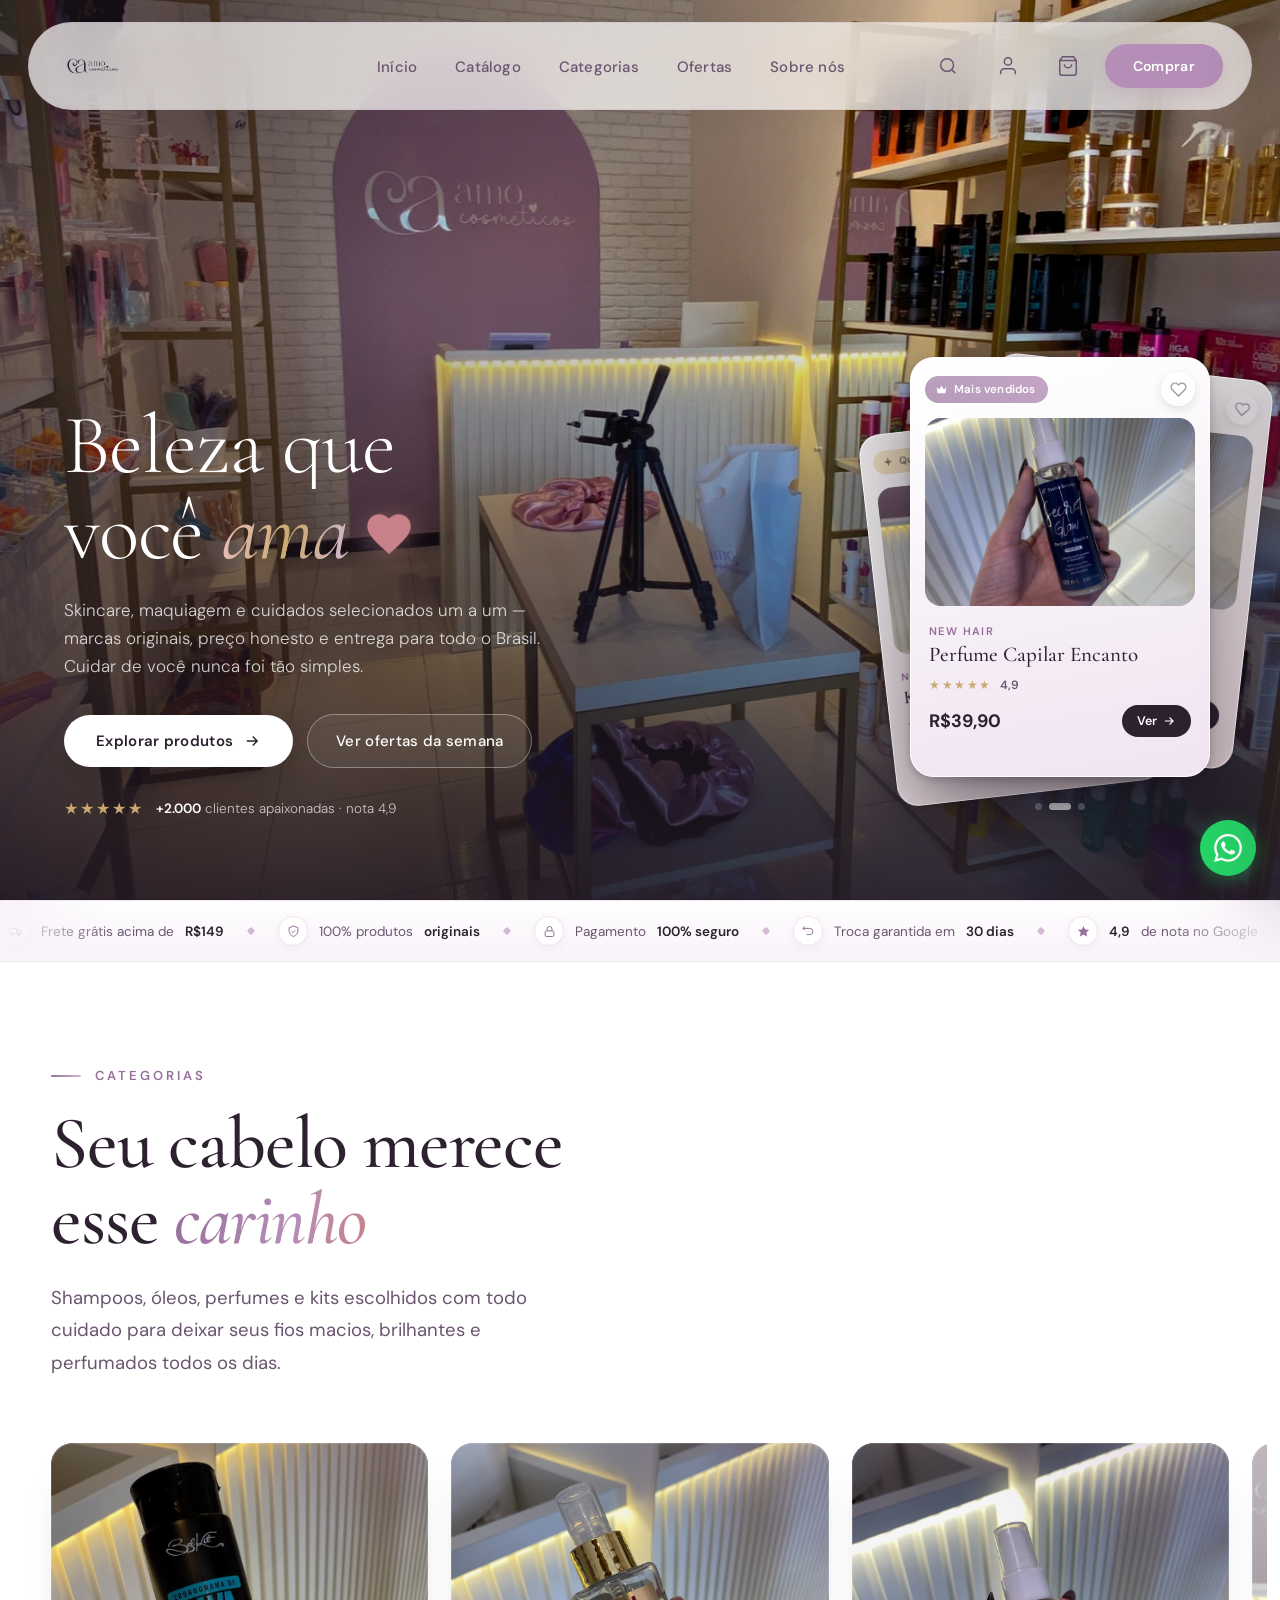
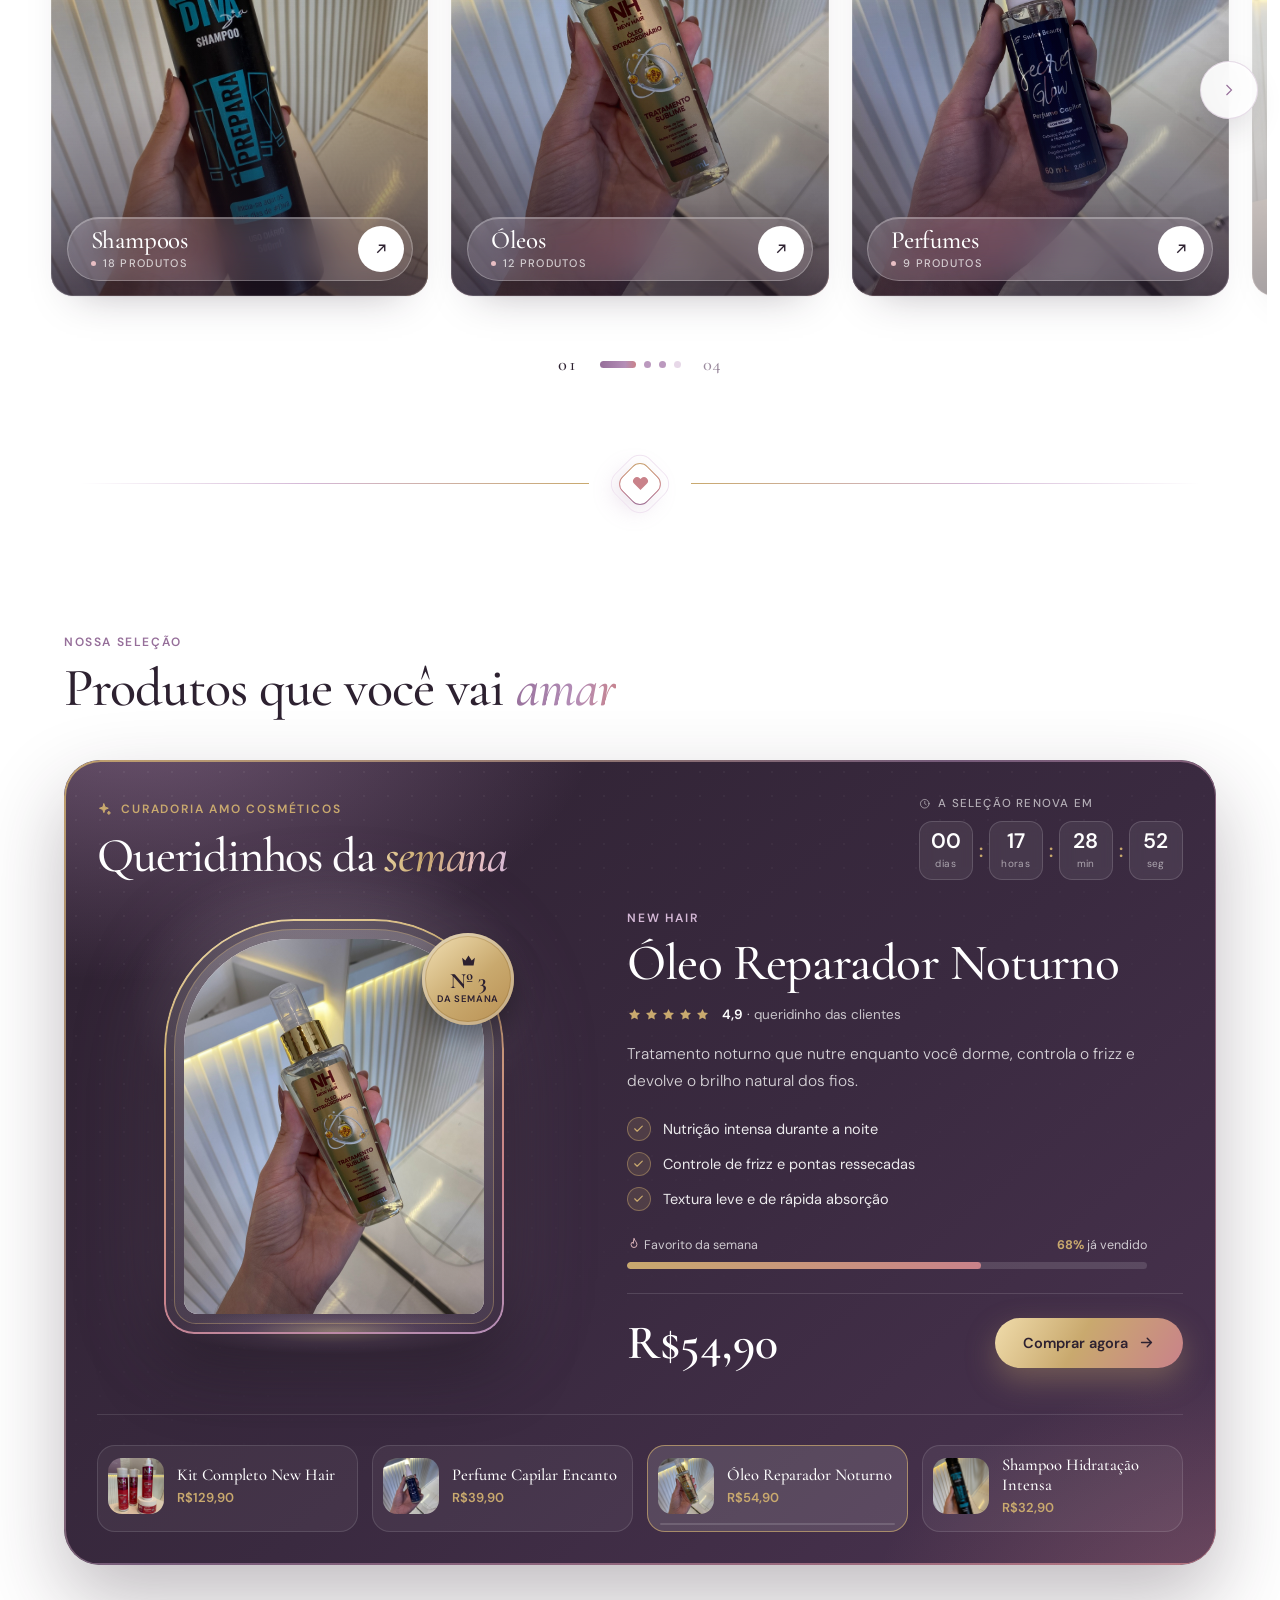
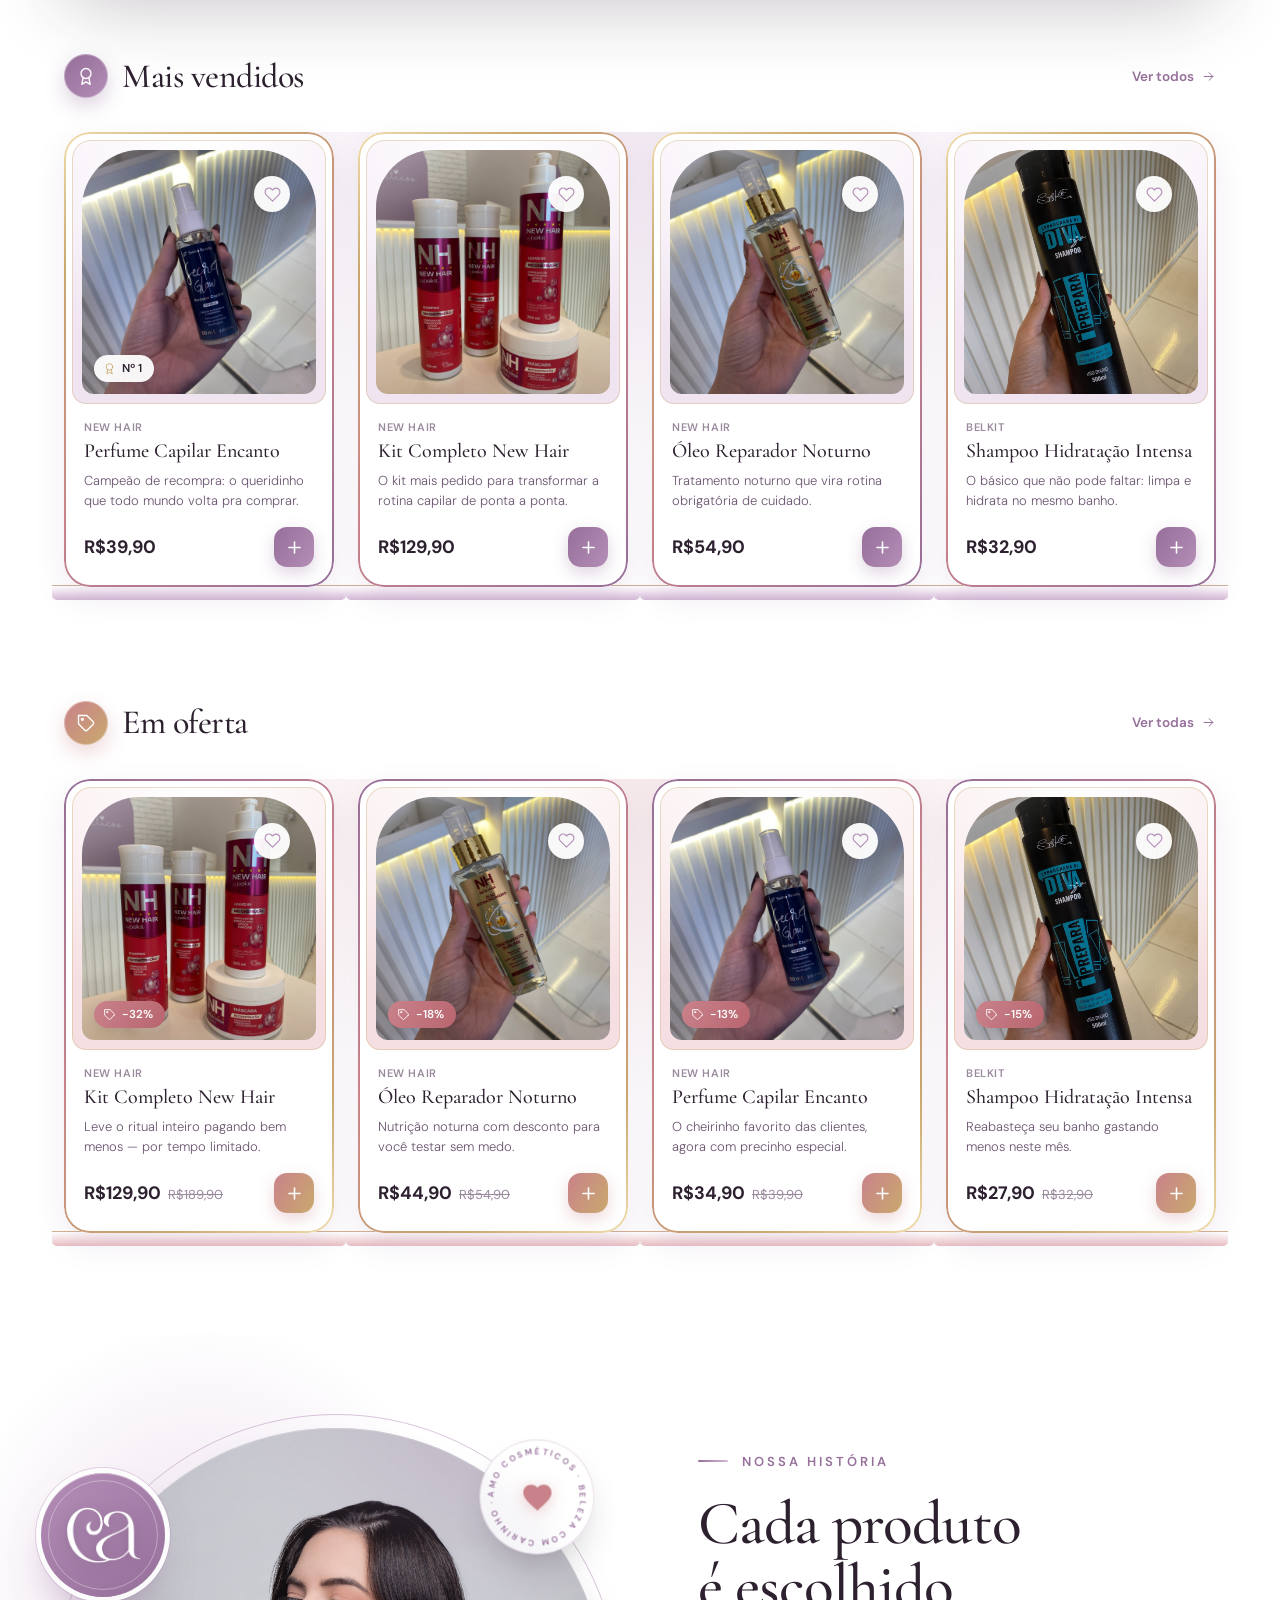
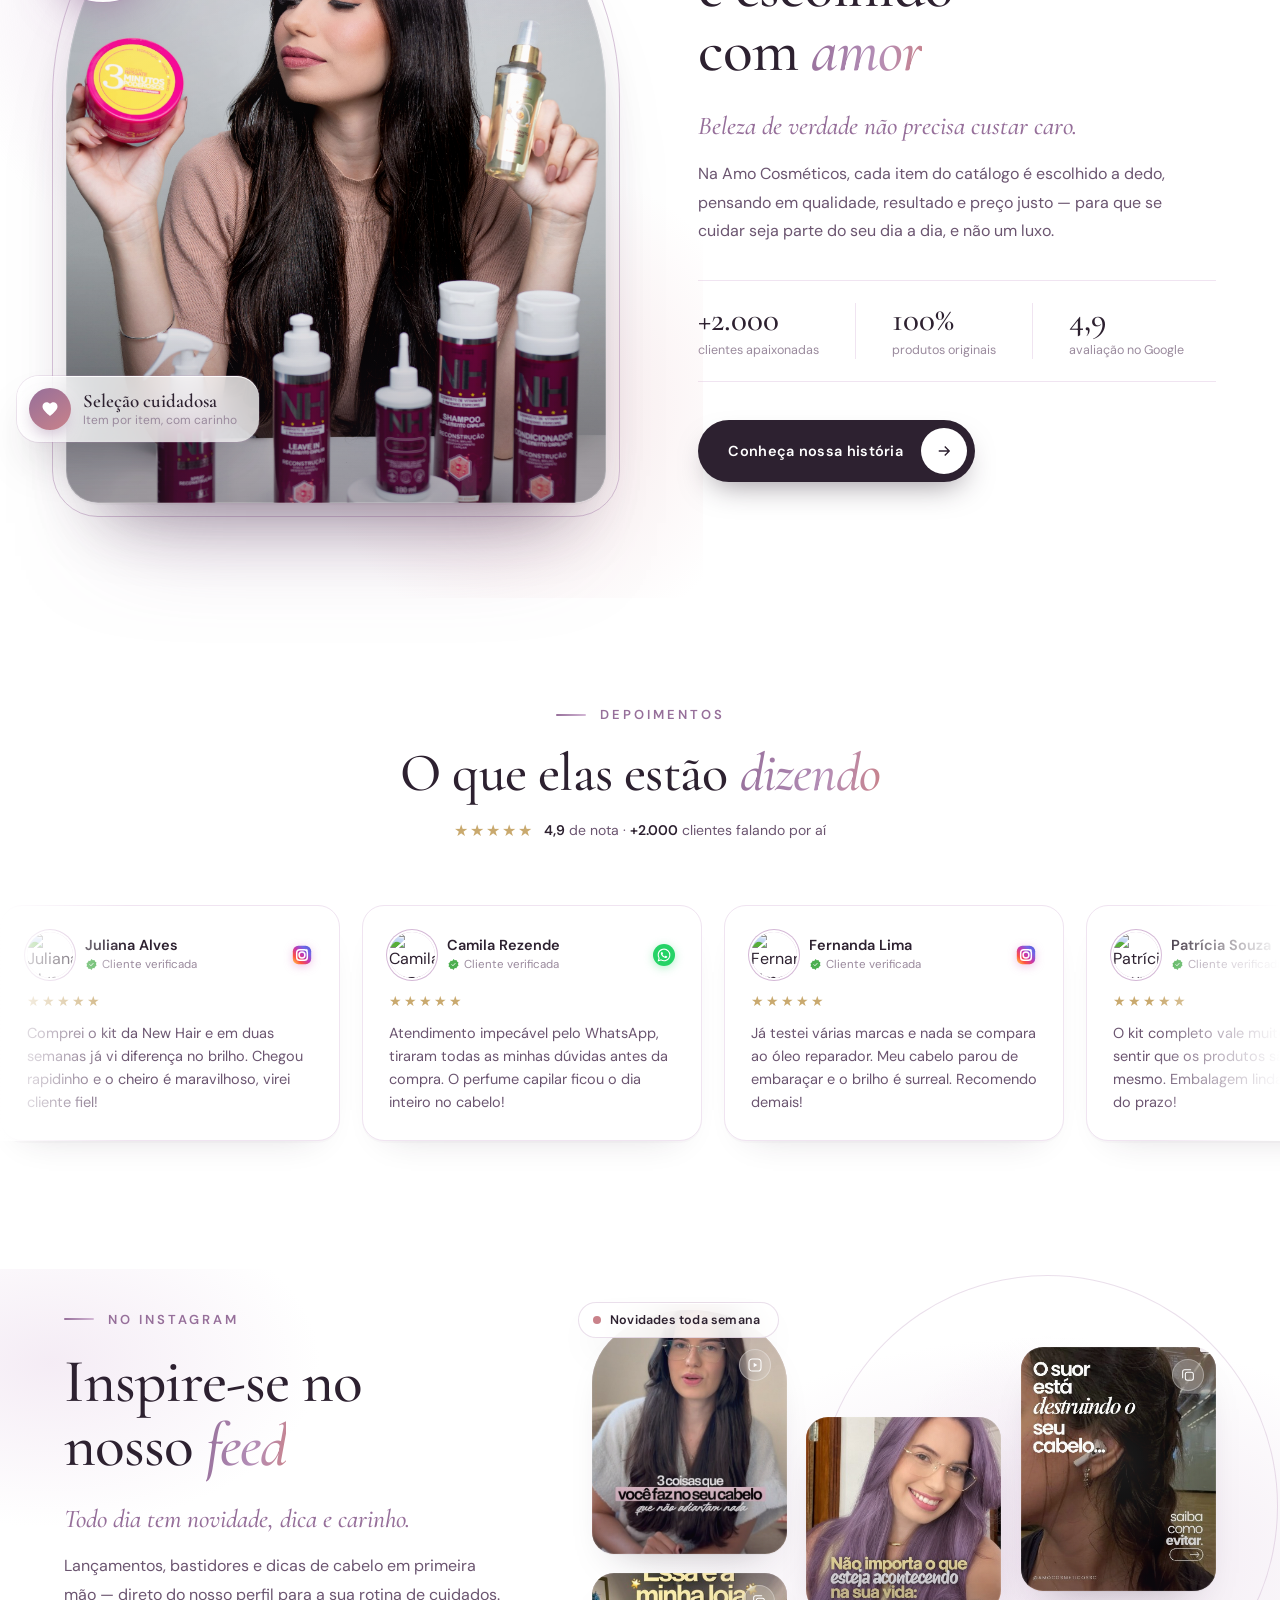
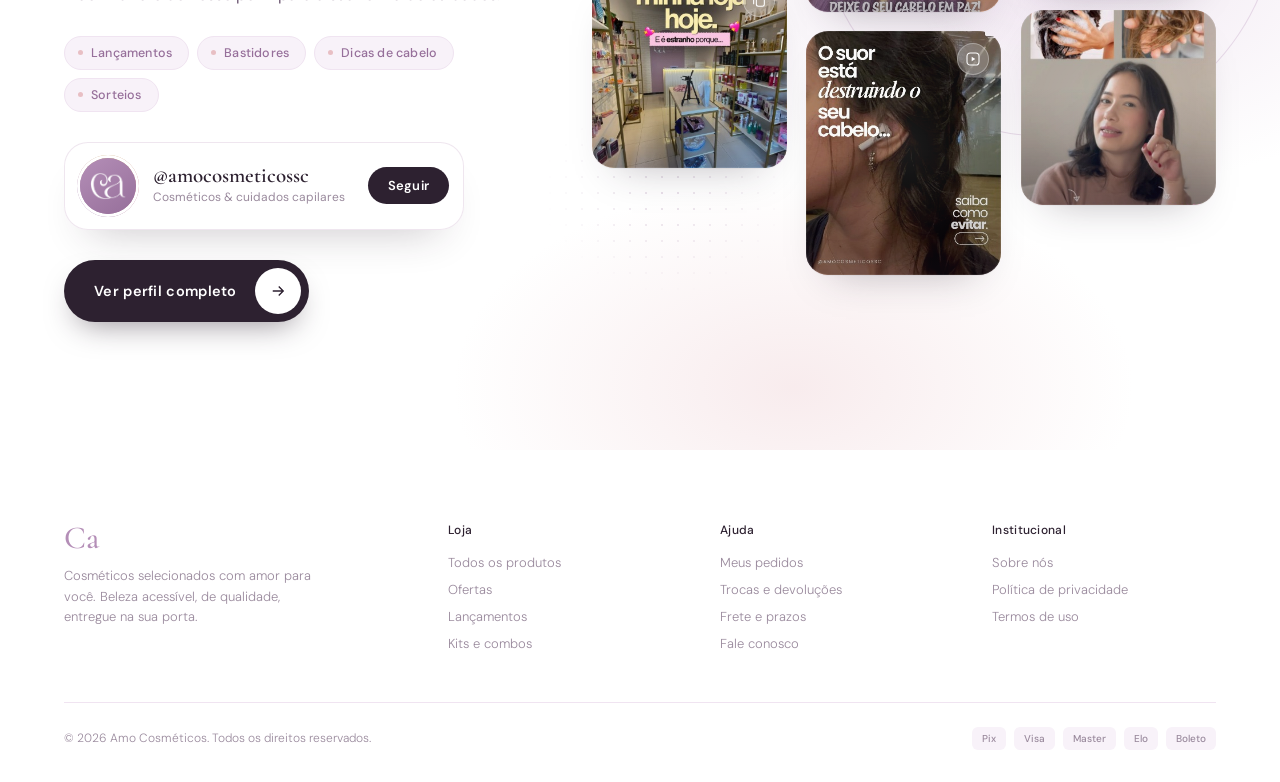
==== commit 2bdcedef: "Mais atualizações." ====
--- a/index.html
+++ b/index.html
@@ -27,12 +27,12 @@
     <li><a href="#">Sobre nós</a></li>
   </ul>
   <div class="nav-right">
-    <button class="nav-btn" aria-label="Buscar">
-      <svg fill="none" stroke="currentColor" stroke-width="1.6" viewBox="0 0 24 24"><circle cx="11" cy="11" r="7"/><path d="m20 20-3.5-3.5"/></svg>
-    </button>
-    <button class="nav-btn" aria-label="Minha conta">
-      <svg fill="none" stroke="currentColor" stroke-width="1.6" viewBox="0 0 24 24"><path d="M20 21v-2a4 4 0 0 0-4-4H8a4 4 0 0 0-4 4v2"/><circle cx="12" cy="7" r="4"/></svg>
-    </button>
+    <button class="nav-btn" id="navSearchTrigger" aria-label="Buscar" aria-expanded="false">
+  <svg fill="none" stroke="currentColor" stroke-width="1.6" viewBox="0 0 24 24"><circle cx="11" cy="11" r="7"/><path d="m20 20-3.5-3.5"/></svg>
+</button>
+    <button class="nav-btn" id="navAccountTrigger" aria-label="Minha conta">
+  <svg fill="none" stroke="currentColor" stroke-width="1.6" viewBox="0 0 24 24"><path d="M20 21v-2a4 4 0 0 0-4-4H8a4 4 0 0 0-4 4v2"/><circle cx="12" cy="7" r="4"/></svg>
+</button>
     <button class="nav-btn nav-bag" aria-label="Sacola">
       <svg fill="none" stroke="currentColor" stroke-width="1.6" viewBox="0 0 24 24"><path d="M6 2 3 6v14a2 2 0 0 0 2 2h14a2 2 0 0 0 2-2V6l-3-4z"/><path d="M3 6h18"/><path d="M16 10a4 4 0 0 1-8 0"/></svg>
       <span class="nav-bag-count is-zero">0</span>
@@ -41,6 +41,18 @@
     <button class="nav-toggle" id="navToggle" aria-label="Abrir menu" aria-expanded="false" aria-controls="navCenter">
       <span></span><span></span><span></span>
     </button>
+  </div>
+    <!-- BUSCA EXPANSÍVEL -->
+  <div class="nav-search" id="navSearch" role="search">
+    <svg class="nav-search-ico" viewBox="0 0 24 24"><circle cx="11" cy="11" r="7"/><path d="m20 20-3.5-3.5"/></svg>
+    <input type="search" id="navSearchInput" class="nav-search-input" placeholder="Buscar produtos, categorias, marcas…" aria-label="Buscar" autocomplete="off">
+    <button type="button" class="nav-search-clear" id="navSearchClear" aria-label="Limpar" hidden>
+      <svg viewBox="0 0 24 24"><path d="M6 6l12 12M18 6 6 18"/></svg>
+    </button>
+    <button type="button" class="nav-search-close" id="navSearchClose" aria-label="Fechar busca">
+      <svg viewBox="0 0 24 24"><path d="M6 6l12 12M18 6 6 18"/></svg>
+    </button>
+    <div class="search-panel" id="searchPanel" role="listbox" aria-label="Sugestões de busca"></div>
   </div>
 </nav>
 
@@ -971,14 +983,183 @@
   </div>
 </section>
 
-<!-- NEWSLETTER -->
-<section class="newsletter">
-  <h2>Fique por dentro das novidades</h2>
-  <p>Receba ofertas exclusivas, lançamentos e dicas de beleza direto no seu e-mail.</p>
-  <form class="newsletter-form" id="newsletterForm">
-    <input class="newsletter-input" type="email" placeholder="Seu melhor e-mail" required>
-    <button class="newsletter-btn" type="submit">Inscrever</button>
-  </form>
+<!-- INSTAGRAM -->
+<section class="insta" id="instagram" aria-labelledby="instaTitle">
+
+  <!-- sprite local: ícone do Instagram com o gradiente oficial -->
+  <svg width="0" height="0" style="position:absolute" aria-hidden="true" focusable="false">
+    <defs>
+      <linearGradient id="instaGrad" gradientUnits="userSpaceOnUse" x1="3" y1="21" x2="21" y2="3">
+        <stop offset="0" stop-color="#FFDC80"/>
+        <stop offset=".22" stop-color="#FCAF45"/>
+        <stop offset=".42" stop-color="#F77737"/>
+        <stop offset=".6" stop-color="#E1306C"/>
+        <stop offset=".8" stop-color="#C13584"/>
+        <stop offset="1" stop-color="#833AB4"/>
+      </linearGradient>
+      <symbol id="i-ig-grad" viewBox="0 0 24 24">
+        <rect x="3" y="3" width="18" height="18" rx="5.5" fill="none" stroke="url(#instaGrad)" stroke-width="1.8"/>
+        <circle cx="12" cy="12" r="4.1" fill="none" stroke="url(#instaGrad)" stroke-width="1.8"/>
+        <circle cx="17.3" cy="6.7" r="1.15" fill="url(#instaGrad)"/>
+      </symbol>
+    </defs>
+  </svg>
+
+  <div class="insta-inner">
+
+    <!-- Lado texto -->
+    <div class="insta-text">
+      <span class="insta-eyebrow" data-insta-reveal style="--d:.05s">No Instagram</span>
+      <h2 class="insta-title" id="instaTitle" data-insta-reveal style="--d:.15s">Inspire-se no<br>nosso <i>feed</i></h2>
+      <p class="insta-lead" data-insta-reveal style="--d:.25s">Todo dia tem novidade, dica e carinho.</p>
+      <p class="insta-body" data-insta-reveal style="--d:.35s">Lançamentos, bastidores e dicas de cabelo em primeira mão — direto do nosso perfil para a sua rotina de cuidados.</p>
+
+      <ul class="insta-tags" data-insta-reveal style="--d:.45s" aria-label="O que você encontra no perfil">
+        <li>Lançamentos</li>
+        <li>Bastidores</li>
+        <li>Dicas de cabelo</li>
+        <li>Sorteios</li>
+      </ul>
+
+      <a href="https://www.instagram.com/amocosmeticossc/" target="_blank" rel="noopener noreferrer" class="insta-profile" data-insta-reveal style="--d:.55s" aria-label="Abrir o perfil @amocosmeticossc no Instagram (abre em nova aba)">
+        <span class="insta-avatar" aria-hidden="true">
+          <span class="insta-avatar-in">
+            <img src="assets/logos/logo-amo-minimalista.jpeg" alt="" width="314" height="243" loading="lazy" decoding="async" draggable="false">
+          </span>
+        </span>
+        <span class="insta-profile-txt">
+          <b>@amocosmeticossc</b>
+          <small>Cosméticos &amp; cuidados capilares</small>
+        </span>
+        <span class="insta-profile-follow">Seguir</span>
+      </a>
+
+      <a href="https://www.instagram.com/amocosmeticossc/" target="_blank" rel="noopener noreferrer" class="insta-btn" data-insta-reveal style="--d:.65s">
+        <span class="insta-btn-label">Ver perfil completo</span>
+        <span class="insta-btn-icon" aria-hidden="true">
+          <svg class="arr-a" viewBox="0 0 24 24" fill="none" stroke="currentColor" stroke-width="1.8"><path d="M5 12h14M13 6l6 6-6 6"/></svg>
+          <svg class="arr-b" viewBox="0 0 24 24" fill="none" stroke="currentColor" stroke-width="1.8"><path d="M5 12h14M13 6l6 6-6 6"/></svg>
+        </span>
+      </a>
+    </div>
+
+    <!-- Lado feed: 3 colunas escalonadas -->
+    <div class="insta-feed" id="instaFeed">
+
+      <span class="insta-live" data-insta-reveal style="--d:.9s" aria-hidden="true">
+        <i></i>Novidades toda semana
+      </span>
+
+      <div class="insta-col">
+
+        <a href="https://www.instagram.com/amocosmeticossc/" target="_blank" rel="noopener noreferrer" class="insta-post insta-post--tall insta-post--arch" data-insta-reveal style="--i:1" aria-label="Rotina de brilho: ver no Instagram (abre em nova aba)">
+          <span class="insta-post-media">
+            <img src="assets/modelos/reel01.jpeg" alt="Publicação do Instagram: nossos produtos favoritos na mão" loading="lazy" decoding="async" draggable="false">
+            <span class="insta-post-tint" aria-hidden="true"></span>
+          </span>
+          <span class="insta-post-type" aria-hidden="true">
+            <svg class="ico" viewBox="0 0 24 24"><rect x="3" y="3" width="18" height="18" rx="5"/><path d="M10 8.5v7l5.5-3.5z" fill="currentColor" stroke="none"/></svg>
+          </span>
+          <span class="insta-post-ig" aria-hidden="true">
+            <svg viewBox="0 0 24 24"><use href="#i-ig-grad"/></svg>
+          </span>
+          <span class="insta-post-cap">
+            <span class="insta-post-txt"><small>Reels</small><b>Rotina de brilho</b></span>
+            <span class="insta-post-go" aria-hidden="true"><svg class="ico"><use href="#i-arrow"/></svg></span>
+          </span>
+        </a>
+
+        <a href="https://www.instagram.com/amocosmeticossc/" target="_blank" rel="noopener noreferrer" class="insta-post insta-post--sq" data-insta-reveal style="--i:4" aria-label="Kit completo: ver no Instagram (abre em nova aba)">
+          <span class="insta-post-media">
+            <img src="assets/modelos/post02.jpeg" alt="Publicação do Instagram: Kit Completo New Hair" loading="lazy" decoding="async" draggable="false">
+            <span class="insta-post-tint" aria-hidden="true"></span>
+          </span>
+          <span class="insta-post-type" aria-hidden="true">
+            <svg class="ico" viewBox="0 0 24 24"><rect x="8" y="8" width="12" height="12" rx="3"/><path d="M16 4H7a3 3 0 0 0-3 3v9"/></svg>
+          </span>
+          <span class="insta-post-ig" aria-hidden="true">
+            <svg viewBox="0 0 24 24"><use href="#i-ig-grad"/></svg>
+          </span>
+          <span class="insta-post-cap">
+            <span class="insta-post-txt"><small>Carrossel</small><b>Kit completo</b></span>
+            <span class="insta-post-go" aria-hidden="true"><svg class="ico"><use href="#i-arrow"/></svg></span>
+          </span>
+        </a>
+
+      </div>
+
+      <div class="insta-col">
+
+        <a href="https://www.instagram.com/amocosmeticossc/" target="_blank" rel="noopener noreferrer" class="insta-post insta-post--sq" data-insta-reveal style="--i:2" aria-label="Um dia na loja: ver no Instagram (abre em nova aba)">
+          <span class="insta-post-media">
+            <img src="assets/modelos/post03.jpeg" alt="Publicação do Instagram: um dia na loja Amo Cosméticos" loading="lazy" decoding="async" draggable="false">
+            <span class="insta-post-tint" aria-hidden="true"></span>
+          </span>
+          <span class="insta-post-ig" aria-hidden="true">
+            <svg viewBox="0 0 24 24"><use href="#i-ig-grad"/></svg>
+          </span>
+          <span class="insta-post-cap">
+            <span class="insta-post-txt"><small>Foto</small><b>Um dia na loja</b></span>
+            <span class="insta-post-go" aria-hidden="true"><svg class="ico"><use href="#i-arrow"/></svg></span>
+          </span>
+        </a>
+
+        <a href="https://www.instagram.com/amocosmeticossc/" target="_blank" rel="noopener noreferrer" class="insta-post insta-post--tall" data-insta-reveal style="--i:5" aria-label="Cheirinho que gruda: ver no Instagram (abre em nova aba)">
+          <span class="insta-post-media">
+            <img src="assets/modelos/post04.jpeg" alt="Publicação do Instagram: Perfume Capilar Encanto" loading="lazy" decoding="async" draggable="false">
+            <span class="insta-post-tint" aria-hidden="true"></span>
+          </span>
+          <span class="insta-post-type" aria-hidden="true">
+            <svg class="ico" viewBox="0 0 24 24"><rect x="3" y="3" width="18" height="18" rx="5"/><path d="M10 8.5v7l5.5-3.5z" fill="currentColor" stroke="none"/></svg>
+          </span>
+          <span class="insta-post-ig" aria-hidden="true">
+            <svg viewBox="0 0 24 24"><use href="#i-ig-grad"/></svg>
+          </span>
+          <span class="insta-post-cap">
+            <span class="insta-post-txt"><small>Reels</small><b>Cheirinho que gruda</b></span>
+            <span class="insta-post-go" aria-hidden="true"><svg class="ico"><use href="#i-arrow"/></svg></span>
+          </span>
+        </a>
+
+      </div>
+
+      <div class="insta-col">
+
+        <a href="https://www.instagram.com/amocosmeticossc/" target="_blank" rel="noopener noreferrer" class="insta-post insta-post--tall" data-insta-reveal style="--i:3" aria-label="Nutrição noturna: ver no Instagram (abre em nova aba)">
+          <span class="insta-post-media">
+            <img src="assets/modelos/post04.jpeg" alt="Publicação do Instagram: Óleo Reparador Noturno" loading="lazy" decoding="async" draggable="false">
+            <span class="insta-post-tint" aria-hidden="true"></span>
+          </span>
+          <span class="insta-post-type" aria-hidden="true">
+            <svg class="ico" viewBox="0 0 24 24"><rect x="8" y="8" width="12" height="12" rx="3"/><path d="M16 4H7a3 3 0 0 0-3 3v9"/></svg>
+          </span>
+          <span class="insta-post-ig" aria-hidden="true">
+            <svg viewBox="0 0 24 24"><use href="#i-ig-grad"/></svg>
+          </span>
+          <span class="insta-post-cap">
+            <span class="insta-post-txt"><small>Carrossel</small><b>Nutrição noturna</b></span>
+            <span class="insta-post-go" aria-hidden="true"><svg class="ico"><use href="#i-arrow"/></svg></span>
+          </span>
+        </a>
+
+        <a href="https://www.instagram.com/amocosmeticossc/" target="_blank" rel="noopener noreferrer" class="insta-post insta-post--sq" data-insta-reveal style="--i:6" aria-label="Bastidores: ver no Instagram (abre em nova aba)">
+          <span class="insta-post-media">
+            <img src="assets/modelos/reel02.jpeg" alt="Publicação do Instagram: bastidores com os produtos" loading="lazy" decoding="async" draggable="false">
+            <span class="insta-post-tint" aria-hidden="true"></span>
+          </span>
+          <span class="insta-post-ig" aria-hidden="true">
+            <svg viewBox="0 0 24 24"><use href="#i-ig-grad"/></svg>
+          </span>
+          <span class="insta-post-cap">
+            <span class="insta-post-txt"><small>Foto</small><b>Bastidores</b></span>
+            <span class="insta-post-go" aria-hidden="true"><svg class="ico"><use href="#i-arrow"/></svg></span>
+          </span>
+        </a>
+
+      </div>
+
+    </div>
+  </div>
 </section>
 
 <!-- FOOTER -->
@@ -1028,5 +1209,7 @@
 
 <script src="/js/script.js"></script>
 <script src="/js/cart.js"></script>  
+<script src="/js/search.js" defer></script>
+<script src="/js/account.js" defer></script>
 </body>
 </html>
--- a/css/style.css
+++ b/css/style.css
@@ -2866,6 +2866,951 @@
   transform: translateX(-34px);
 }
 
+/* ══════════════════════════════════════════════
+   INSTAGRAM — No Instagram
+   ══════════════════════════════════════════════ */
+.insta {
+  --insta-ease: cubic-bezier(0.16, 1, 0.3, 1);
+  --insta-spring: cubic-bezier(0.34, 1.32, 0.64, 1);
+  --insta-gap: clamp(12px, 1.5vw, 20px);
+  --insta-stagger: 0.12s;
+  position: relative;
+  isolation: isolate;
+  background: var(--white);
+  padding: clamp(16px, 3vw, 48px) clamp(24px, 5vw, 80px) clamp(80px, 10vw, 140px);
+  overflow-x: clip;
+}
+
+.insta::before {
+  content: "";
+  position: absolute;
+  inset: 0;
+  z-index: -1;
+  pointer-events: none;
+  background:
+    radial-gradient(46% 42% at 82% 38%, rgba(212, 184, 214, 0.34), transparent 70%),
+    radial-gradient(38% 38% at 62% 92%, rgba(232, 191, 196, 0.30), transparent 70%),
+    radial-gradient(30% 30% at 4% 12%, rgba(240, 228, 241, 0.7), transparent 70%);
+}
+
+.insta-inner {
+  max-width: 1280px;
+  margin: 0 auto;
+  display: grid;
+  grid-template-columns: minmax(0, 0.84fr) minmax(0, 1.16fr);
+  align-items: center;
+  gap: clamp(40px, 6vw, 96px);
+}
+
+/* ── Entrada no scroll (ativada via JS) ── */
+@keyframes instaRise {
+  from { opacity: 0; translate: 0 34px; }
+  to   { opacity: 1; translate: 0 0; }
+}
+
+@keyframes instaPost {
+  from { opacity: 0; translate: 0 72px; scale: 0.94; }
+  to   { opacity: 1; translate: 0 0;    scale: 1; }
+}
+
+@keyframes instaCurtain {
+  from { transform: scaleY(1); }
+  to   { transform: scaleY(0); }
+}
+
+@keyframes instaSettle {
+  from { scale: 1.2; }
+  to   { scale: 1.03; }
+}
+
+@keyframes instaFloat {
+  from { transform: translateY(0); }
+  to   { transform: translateY(-7px); }
+}
+
+@keyframes instaPulse {
+  0%   { box-shadow: 0 0 0 0 rgba(201, 130, 138, 0.55); }
+  70%  { box-shadow: 0 0 0 9px rgba(201, 130, 138, 0); }
+  100% { box-shadow: 0 0 0 0 rgba(201, 130, 138, 0); }
+}
+
+@keyframes instaSpin {
+  to { transform: rotate(360deg); }
+}
+
+.insta.is-armed:not(.is-in) [data-insta-reveal] {
+  opacity: 0;
+}
+
+.insta.is-in [data-insta-reveal] {
+  animation: instaRise 1.2s var(--insta-ease) var(--d, 0s) backwards;
+}
+
+.insta.is-in .insta-post[data-insta-reveal] {
+  animation: instaPost 1.5s var(--insta-ease) calc(var(--i, 0) * var(--insta-stagger) + 0.2s) backwards;
+}
+
+/* ══ Lado texto ══ */
+.insta-text {
+  max-width: 500px;
+}
+
+.insta-eyebrow {
+  position: relative;
+  display: inline-block;
+  padding-left: 44px;
+  margin-bottom: 22px;
+  font-family: var(--sans);
+  font-size: 13px;
+  font-weight: 600;
+  letter-spacing: 3px;
+  text-transform: uppercase;
+  color: var(--lilas-deep);
+}
+
+.insta-eyebrow::before {
+  content: "";
+  position: absolute;
+  left: 0;
+  top: 50%;
+  width: 30px;
+  height: 2px;
+  border-radius: 2px;
+  background: linear-gradient(90deg, var(--lilas-deep), var(--lilas-light));
+  transform: translateY(-50%);
+}
+
+.insta-title {
+  font-family: var(--serif);
+  font-size: clamp(40px, 4.8vw, 64px);
+  font-weight: 500;
+  line-height: 1.04;
+  letter-spacing: -1px;
+  color: var(--ink);
+  margin-bottom: 24px;
+  text-wrap: balance;
+}
+
+.insta-title i {
+  font-weight: 500;
+  background: linear-gradient(100deg, var(--lilas-deep), var(--lilas) 60%, var(--rose));
+  -webkit-background-clip: text;
+          background-clip: text;
+  -webkit-text-fill-color: transparent;
+}
+
+.insta-lead {
+  font-family: var(--serif);
+  font-size: clamp(22px, 2vw, 27px);
+  font-style: italic;
+  font-weight: 500;
+  line-height: 1.35;
+  color: var(--lilas-deep);
+  margin-bottom: 16px;
+}
+
+.insta-body {
+  max-width: 440px;
+  margin-bottom: 26px;
+  font-family: var(--sans);
+  font-size: 16px;
+  font-weight: 400;
+  line-height: 1.8;
+  color: var(--ink-secondary);
+}
+
+.insta-tags {
+  display: flex;
+  flex-wrap: wrap;
+  gap: 8px;
+  list-style: none;
+  margin-bottom: 30px;
+}
+
+.insta-tags li {
+  display: inline-flex;
+  align-items: center;
+  gap: 8px;
+  padding: 8px 16px 8px 13px;
+  font-family: var(--sans);
+  font-size: 12.5px;
+  font-weight: 500;
+  letter-spacing: 0.2px;
+  color: var(--lilas-deep);
+  background: var(--lilas-whisper);
+  border: 1px solid var(--lilas-ghost);
+  border-radius: 999px;
+  transition: transform 0.7s var(--insta-spring),
+              background 0.5s var(--insta-ease),
+              border-color 0.5s var(--insta-ease);
+}
+
+.insta-tags li::before {
+  content: "";
+  width: 5px;
+  height: 5px;
+  border-radius: 50%;
+  background: var(--rose-soft);
+  transition: background 0.5s ease,
+              transform 0.7s var(--insta-spring);
+}
+
+/* cartão de perfil */
+.insta-profile {
+  position: relative;
+  isolation: isolate;
+  overflow: hidden;
+  display: flex;
+  align-items: center;
+  gap: 14px;
+  max-width: 400px;
+  margin-bottom: 30px;
+  padding: 12px 14px 12px 12px;
+  text-decoration: none;
+  background: rgba(255, 255, 255, 0.78);
+  border: 1px solid rgba(180, 142, 183, 0.22);
+  border-radius: 24px;
+  backdrop-filter: blur(18px) saturate(1.6);
+  -webkit-backdrop-filter: blur(18px) saturate(1.6);
+  box-shadow: inset 0 1px 0 #fff,
+              0 24px 44px -26px rgba(45, 33, 48, 0.3);
+  transition: transform 0.7s var(--insta-spring),
+              box-shadow 0.6s var(--insta-ease),
+              border-color 0.6s var(--insta-ease);
+}
+
+.insta-profile::after {
+  content: "";
+  position: absolute;
+  inset: 0;
+  z-index: -1;
+  pointer-events: none;
+  background: linear-gradient(108deg,
+              transparent calc(var(--shine-x) - 18%),
+              rgba(212, 184, 214, 0.26) var(--shine-x),
+              transparent calc(var(--shine-x) + 18%));
+  opacity: 0;
+  transition: opacity 0.6s ease,
+              --shine-x 0s linear 0.6s;
+}
+
+.insta-avatar {
+  position: relative;
+  flex: none;
+  width: 62px;
+  height: 62px;
+  border-radius: 50%;
+}
+
+.insta-avatar::before {
+  content: "";
+  position: absolute;
+  inset: 0;
+  border-radius: 50%;
+  background: conic-gradient(from 0deg, var(--gold), var(--rose), var(--lilas-deep), var(--lilas), var(--gold));
+  animation: instaSpin 9s linear infinite;
+}
+
+.insta-avatar-in {
+  position: absolute;
+  inset: 3px;
+  display: grid;
+  place-items: center;
+  overflow: hidden;
+  border-radius: 50%;
+  background: linear-gradient(145deg, var(--lilas), var(--lilas-deep));
+  box-shadow: 0 0 0 3px var(--white);
+}
+
+.insta-avatar-in img {
+  display: block;
+  width: 64%;
+  height: auto;
+}
+
+.insta-profile-txt {
+  flex: 1;
+  min-width: 0;
+  display: flex;
+  flex-direction: column;
+  gap: 4px;
+}
+
+.insta-profile-txt b {
+  overflow: hidden;
+  font-family: var(--serif);
+  font-size: 21px;
+  font-weight: 600;
+  line-height: 1;
+  white-space: nowrap;
+  text-overflow: ellipsis;
+  color: var(--plum);
+}
+
+.insta-profile-txt small {
+  font-family: var(--sans);
+  font-size: 12px;
+  font-weight: 400;
+  line-height: 1.3;
+  color: var(--ink-muted);
+}
+
+.insta-profile-follow {
+  flex: none;
+  padding: 10px 20px;
+  font-family: var(--sans);
+  font-size: 13px;
+  font-weight: 600;
+  letter-spacing: 0.2px;
+  color: var(--white);
+  background: var(--plum);
+  border-radius: 999px;
+  transition: background 0.5s var(--insta-ease),
+              transform 0.7s var(--insta-spring);
+}
+
+.insta-profile:focus-visible {
+  outline: 2px solid var(--lilas);
+  outline-offset: 4px;
+}
+
+/* botão (mesma família do botão de "Nossa história") */
+.insta-btn {
+  position: relative;
+  isolation: isolate;
+  overflow: hidden;
+  display: inline-flex;
+  align-items: center;
+  gap: 18px;
+  padding: 8px 8px 8px 30px;
+  font-family: var(--sans);
+  font-size: 14.5px;
+  font-weight: 600;
+  letter-spacing: 0.3px;
+  text-decoration: none;
+  color: var(--white);
+  background: var(--plum);
+  border-radius: 999px;
+  box-shadow: 0 14px 30px -12px rgba(45, 33, 48, 0.5);
+  transition: transform 0.7s var(--insta-spring),
+              box-shadow 0.6s var(--insta-ease);
+}
+
+.insta-btn::before {
+  content: "";
+  position: absolute;
+  inset: 0;
+  z-index: -1;
+  background: linear-gradient(100deg, var(--lilas-deep), var(--lilas) 60%, var(--rose));
+  transform: scaleX(0);
+  transform-origin: left;
+  transition: transform 0.7s var(--insta-ease);
+}
+
+.insta-btn-icon {
+  position: relative;
+  overflow: hidden;
+  display: block;
+  width: 46px;
+  height: 46px;
+  border-radius: 50%;
+  background: var(--white);
+  color: var(--plum);
+  transition: transform 0.7s var(--insta-spring), color 0.5s ease;
+}
+
+.insta-btn-icon svg {
+  position: absolute;
+  top: 50%;
+  left: 50%;
+  width: 18px;
+  height: 18px;
+  margin: -9px 0 0 -9px;
+  transition: transform 0.6s var(--insta-ease);
+}
+
+.insta-btn-icon .arr-b {
+  transform: translateX(-34px);
+}
+
+.insta-btn:active {
+  transform: scale(0.97);
+}
+
+.insta-btn:focus-visible {
+  outline: 2px solid var(--lilas);
+  outline-offset: 4px;
+}
+
+/* ══ Lado feed ══ */
+.insta-feed {
+  position: relative;
+  container-type: inline-size;
+  display: grid;
+  grid-template-columns: repeat(3, minmax(0, 1fr));
+  align-items: start;
+  gap: var(--insta-gap);
+  padding-bottom: clamp(24px, 4vw, 56px);
+}
+
+/* anel + brilho atrás da grade */
+.insta-feed::before {
+  content: "";
+  position: absolute;
+  z-index: -1;
+  top: -8%;
+  right: -10%;
+  width: 74%;
+  aspect-ratio: 1;
+  pointer-events: none;
+  border-radius: 50%;
+  border: 1px solid rgba(180, 142, 183, 0.28);
+  background: radial-gradient(closest-side, rgba(240, 228, 241, 0.6), transparent 74%);
+}
+
+/* textura de pontinhos */
+.insta-feed::after {
+  content: "";
+  position: absolute;
+  z-index: -1;
+  left: -8%;
+  bottom: 2%;
+  width: 40%;
+  aspect-ratio: 1.2;
+  pointer-events: none;
+  background-image: radial-gradient(rgba(150, 111, 154, 0.22) 1px, transparent 1.3px);
+  background-size: 16px 16px;
+  -webkit-mask: radial-gradient(closest-side, #000, transparent);
+          mask: radial-gradient(closest-side, #000, transparent);
+}
+
+.insta-col {
+  display: flex;
+  flex-direction: column;
+  gap: var(--insta-gap);
+}
+
+/* parallax sutil entre colunas (--par é atualizado via JS) */
+.insta-col:nth-of-type(1) { translate: 0 calc(var(--par, 0) * -12px); }
+.insta-col:nth-of-type(2) { translate: 0 calc(var(--par, 0) * 18px); margin-top: clamp(36px, 6vw, 88px); }
+.insta-col:nth-of-type(3) { translate: 0 calc(var(--par, 0) * -6px);  margin-top: clamp(14px, 2.4vw, 34px); }
+
+/* selo flutuante */
+.insta-live {
+  position: absolute;
+  z-index: 5;
+  top: -20px;
+  left: -14px;
+  display: inline-flex;
+  align-items: center;
+  gap: 9px;
+  padding: 9px 18px 9px 14px;
+  font-family: var(--sans);
+  font-size: 12.5px;
+  font-weight: 600;
+  letter-spacing: 0.2px;
+  color: var(--plum);
+  background: rgba(255, 255, 255, 0.86);
+  border: 1px solid rgba(180, 142, 183, 0.28);
+  border-radius: 999px;
+  backdrop-filter: blur(16px) saturate(1.6);
+  -webkit-backdrop-filter: blur(16px) saturate(1.6);
+  box-shadow: inset 0 1px 0 #fff, 0 18px 36px -16px rgba(45, 33, 48, 0.34);
+  pointer-events: none;
+}
+
+.insta.is-in .insta-live {
+  animation: instaRise 1.2s var(--insta-ease) var(--d, 0s) backwards,
+             instaFloat 6s ease-in-out 2.2s infinite alternate;
+}
+
+.insta-live i {
+  width: 8px;
+  height: 8px;
+  border-radius: 50%;
+  background: var(--rose);
+  animation: instaPulse 2.2s ease-out infinite;
+}
+
+/* ── post ── */
+.insta-post {
+  --insta-r: 22px;
+  --insta-ig: clamp(50px, 11cqw, 70px);
+  position: relative;
+  display: block;
+  border-radius: var(--insta-r);
+  text-decoration: none;
+  isolation: isolate;
+  -webkit-tap-highlight-color: transparent;
+  transition: transform 1s var(--insta-spring);
+}
+
+.insta-post::before {
+  content: "";
+  position: absolute;
+  inset: 0;
+  z-index: -1;
+  border-radius: inherit;
+  box-shadow: 0 2px 0 rgba(45, 33, 48, 0.03),
+              0 34px 60px -24px rgba(45, 33, 48, 0.4),
+              0 70px 90px -46px rgba(150, 111, 154, 0.55);
+  opacity: 0;
+  transform: translateY(12px) scale(0.97);
+  transition: opacity 0.8s var(--insta-ease), transform 0.9s var(--insta-spring);
+  pointer-events: none;
+}
+
+.insta-post--arch {
+  --insta-r: 50% 50% 22px 22px / 30% 30% 22px 22px;
+}
+
+.insta-post-media {
+  position: relative;
+  isolation: isolate;
+  display: block;
+  overflow: hidden;
+  border-radius: var(--insta-r);
+  background: linear-gradient(165deg, var(--lilas-ghost), var(--rose-whisper));
+  box-shadow: 0 1px 0 rgba(45, 33, 48, 0.04),
+              0 22px 40px -26px rgba(45, 33, 48, 0.34),
+              inset 0 0 0 1px rgba(180, 142, 183, 0.16);
+  transition: opacity 0.7s var(--insta-ease);
+}
+
+.insta-post--tall .insta-post-media { aspect-ratio: 4 / 5; }
+.insta-post--sq .insta-post-media   { aspect-ratio: 1 / 1; }
+
+/* cortina lilás que se recolhe na entrada */
+.insta-post-media::before {
+  content: "";
+  position: absolute;
+  inset: -1px;
+  z-index: 2;
+  pointer-events: none;
+  background: linear-gradient(165deg, var(--lilas-ghost), var(--lilas-light));
+  transform: scaleY(0);
+  transform-origin: 50% 0;
+}
+
+.insta.is-armed:not(.is-in) .insta-post-media::before {
+  transform: scaleY(1);
+}
+
+.insta.is-in .insta-post-media::before {
+  animation: instaCurtain 1.3s var(--insta-ease) calc(var(--i, 0) * var(--insta-stagger) + 0.25s) backwards;
+}
+
+.insta-post-media img {
+  display: block;
+  width: 100%;
+  height: 100%;
+  object-fit: cover;
+  scale: 1.03;
+  translate: calc(var(--mx, 0) * -5px) calc(var(--my, 0) * -5px);
+  filter: blur(0px) saturate(0.96) contrast(1.03) brightness(0.98);
+  transition: scale 1.2s var(--insta-ease),
+              filter 0.9s var(--insta-ease),
+              translate 0.7s var(--insta-ease);
+}
+
+.insta.is-armed:not(.is-in) .insta-post-media img {
+  scale: 1.2;
+}
+
+.insta.is-in .insta-post-media img {
+  animation: instaSettle 2s var(--insta-ease) calc(var(--i, 0) * var(--insta-stagger) + 0.2s) backwards;
+}
+
+.insta-post-tint {
+  position: absolute;
+  inset: 0;
+  border-radius: inherit;
+  pointer-events: none;
+  background:
+    radial-gradient(70% 60% at 50% 46%, rgba(255, 255, 255, 0.2), transparent 70%),
+    radial-gradient(90% 55% at 88% 0%, rgba(180, 142, 183, 0.26), transparent 62%),
+    linear-gradient(to top, rgba(36, 24, 40, 0.6) 0%, rgba(36, 24, 40, 0.18) 34%, rgba(36, 24, 40, 0) 60%);
+  box-shadow: inset 0 0 0 1px rgba(255, 255, 255, 0.14);
+  opacity: 0.55;
+  transition: opacity 0.9s var(--insta-ease);
+}
+
+/* ícone do tipo (reel / carrossel) */
+.insta-post-type {
+  position: absolute;
+  z-index: 2;
+  top: 12px;
+  right: 12px;
+  display: grid;
+  place-items: center;
+  width: 32px;
+  height: 32px;
+  color: var(--white);
+  font-size: 16px;
+  background: rgba(255, 255, 255, 0.18);
+  border: 1px solid rgba(255, 255, 255, 0.3);
+  border-radius: 50%;
+  backdrop-filter: blur(12px);
+  -webkit-backdrop-filter: blur(12px);
+  transition: opacity 0.7s var(--insta-ease);
+}
+
+.insta-post--arch .insta-post-type {
+  top: 16%;
+  right: 8%;
+}
+
+/* ícone central do Instagram (gradiente oficial, só no hover) */
+.insta-post-ig {
+  position: absolute;
+  z-index: 3;
+  inset: 0 0 calc(var(--insta-ig) * 0.42) 0;
+  margin: auto;
+  display: grid;
+  place-items: center;
+  width: var(--insta-ig);
+  height: var(--insta-ig);
+  border-radius: 50%;
+  background: rgba(255, 255, 255, 0.92);
+  box-shadow: inset 0 1px 0 #fff,
+              0 0 0 6px rgba(255, 255, 255, 0.16),
+              0 24px 44px -16px rgba(26, 18, 28, 0.55);
+  backdrop-filter: blur(14px) saturate(1.5);
+  -webkit-backdrop-filter: blur(14px) saturate(1.5);
+  pointer-events: none;
+  opacity: 0;
+  scale: 0.5;
+  rotate: -16deg;
+  translate: calc(var(--mx, 0) * 8px) calc(var(--my, 0) * 8px);
+  transition: opacity 0.5s var(--insta-ease),
+              scale 0.9s var(--insta-spring),
+              rotate 0.9s var(--insta-spring),
+              translate 0.45s var(--insta-ease);
+}
+
+.insta-post-ig::before {
+  content: "";
+  position: absolute;
+  inset: -9px;
+  border-radius: 50%;
+  border: 1px solid rgba(255, 255, 255, 0.7);
+  opacity: 0;
+  scale: 0.72;
+  transition: opacity 0.6s var(--insta-ease) 0.08s,
+              scale 1s var(--insta-spring) 0.08s;
+}
+
+.insta-post-ig svg {
+  display: block;
+  width: 46%;
+  height: auto;
+  aspect-ratio: 1;
+}
+
+/* legenda em pílula de vidro */
+.insta-post-cap {
+  position: absolute;
+  z-index: 2;
+  left: 10px;
+  right: 10px;
+  bottom: 10px;
+  display: flex;
+  align-items: center;
+  justify-content: space-between;
+  gap: 10px;
+  padding: 7px 7px 7px 16px;
+  background: rgba(255, 255, 255, 0.94);
+  border: 1px solid rgba(255, 255, 255, 0.9);
+  border-radius: 999px;
+  box-shadow: inset 0 1px 0 #fff, 0 16px 32px -14px rgba(45, 33, 48, 0.46);
+  opacity: 0;
+  transform: translateY(14px);
+  transition: opacity 0.6s var(--insta-ease),
+              transform 0.9s var(--insta-spring);
+}
+
+.insta-post-txt {
+  min-width: 0;
+  display: flex;
+  flex-direction: column;
+  gap: 4px;
+}
+
+.insta-post-txt small {
+  font-family: var(--sans);
+  font-size: 9.5px;
+  font-weight: 600;
+  line-height: 1;
+  letter-spacing: 1.3px;
+  text-transform: uppercase;
+  color: var(--lilas-deep);
+}
+
+.insta-post-txt b {
+  overflow: hidden;
+  font-family: var(--serif);
+  font-size: 17px;
+  font-weight: 600;
+  line-height: 1;
+  white-space: nowrap;
+  text-overflow: ellipsis;
+  color: var(--plum);
+}
+
+.insta-post-go {
+  flex: none;
+  display: grid;
+  place-items: center;
+  width: 34px;
+  height: 34px;
+  font-size: 15px;
+  color: var(--white);
+  background: var(--lilas-deep);
+  border-radius: 50%;
+  transition: transform 0.7s var(--insta-spring),
+              background 0.5s var(--insta-ease);
+}
+
+.insta-post-go .ico {
+  stroke-width: 1.9;
+}
+
+.insta-post:focus-visible {
+  outline: 2px solid var(--lilas);
+  outline-offset: 5px;
+}
+
+.insta-post:focus-visible .insta-post-cap {
+  opacity: 1;
+  transform: none;
+}
+
+/* ── hover (somente dispositivos com cursor) ── */
+@media (hover: hover) and (pointer: fine) {
+  .insta-tags li:hover {
+    transform: translateY(-2px);
+    background: var(--lilas-ghost);
+    border-color: var(--lilas-light);
+  }
+
+  .insta-tags li:hover::before {
+    background: var(--rose);
+    transform: scale(1.5);
+  }
+
+  .insta-post:is(:hover, :focus-visible) {
+    transform: translateY(-10px);
+  }
+
+  .insta-post:is(:hover, :focus-visible)::before {
+    opacity: 1;
+    transform: none;
+  }
+
+  .insta-post:is(:hover, :focus-visible) .insta-post-media img {
+    scale: 1.12;
+    filter: blur(7px) saturate(1.12) contrast(1.06) brightness(0.9);
+  }
+
+  .insta-post:is(:hover, :focus-visible) .insta-post-tint {
+    opacity: 1;
+  }
+
+  .insta-post:is(:hover, :focus-visible) .insta-post-ig {
+    opacity: 1;
+    scale: 1;
+    rotate: 0deg;
+  }
+
+  .insta-post:is(:hover, :focus-visible) .insta-post-ig::before {
+    opacity: 1;
+    scale: 1;
+  }
+
+  .insta-post:is(:hover, :focus-visible) .insta-post-cap {
+    opacity: 1;
+    transform: none;
+  }
+
+  .insta-post:is(:hover, :focus-visible) .insta-post-go {
+    transform: scale(1.08);
+    background: var(--plum);
+  }
+
+  /* demais posts recuam enquanto um está em foco */
+  .insta-feed:has(.insta-post:is(:hover, :focus-visible)) .insta-post:not(:is(:hover, :focus-visible)) :is(.insta-post-media, .insta-post-type) {
+    opacity: 0.5;
+  }
+
+  .insta-profile:hover {
+    transform: translateY(-3px);
+    border-color: rgba(180, 142, 183, 0.5);
+    box-shadow: inset 0 1px 0 #fff, 0 30px 50px -24px rgba(150, 111, 154, 0.5);
+    --shine-x: 140%;
+  }
+
+  .insta-profile:hover::after {
+    opacity: 1;
+    transition: opacity 0.3s ease,
+                --shine-x 1.4s var(--insta-ease) 0.05s;
+  }
+
+  .insta-profile:hover .insta-profile-follow {
+    background: var(--lilas-deep);
+    transform: scale(1.04);
+  }
+
+  .insta-btn:hover {
+    transform: translateY(-3px);
+    box-shadow: 0 22px 40px -14px rgba(150, 111, 154, 0.6);
+  }
+
+  .insta-btn:hover::before {
+    transform: scaleX(1);
+  }
+
+  .insta-btn:hover .insta-btn-icon {
+    color: var(--lilas-deep);
+    transform: scale(1.06);
+  }
+
+  .insta-btn:hover .arr-a {
+    transform: translateX(34px);
+  }
+
+  .insta-btn:hover .arr-b {
+    transform: translateX(0);
+  }
+}
+
+/* dispositivos sem hover: legenda sempre visível e compacta */
+@media (hover: none) {
+  .insta-post-cap {
+    opacity: 1;
+    transform: none;
+  }
+}
+
+/* ── responsivo ── */
+@media (max-width: 1180px) {
+  .insta-inner {
+    grid-template-columns: minmax(0, 0.78fr) minmax(0, 1.22fr);
+    gap: clamp(32px, 4vw, 56px);
+  }
+}
+
+@media (max-width: 1024px) {
+  .insta-inner {
+    grid-template-columns: 1fr;
+    gap: 72px;
+  }
+
+  .insta-text {
+    max-width: 560px;
+  }
+
+  .insta-feed {
+    width: 100%;
+    max-width: 680px;
+    margin-inline: auto;
+  }
+
+  .insta-live {
+    left: 6px;
+  }
+}
+
+@media (max-width: 560px) {
+  .insta-feed {
+    grid-template-columns: repeat(2, minmax(0, 1fr));
+  }
+
+  .insta-col:nth-of-type(3) {
+    display: none;
+  }
+
+  .insta-col:nth-of-type(2) {
+    margin-top: 40px;
+  }
+
+  .insta-post {
+    --insta-r: 18px;
+  }
+
+  .insta-post--arch {
+    --insta-r: 50% 50% 18px 18px / 30% 30% 18px 18px;
+  }
+
+  .insta-post-cap {
+    left: 7px;
+    right: 7px;
+    bottom: 7px;
+    padding: 5px 5px 5px 12px;
+  }
+
+  .insta-post-txt b {
+    font-size: 14.5px;
+  }
+
+  .insta-post-go {
+    width: 28px;
+    height: 28px;
+    font-size: 13px;
+  }
+
+  .insta-post-type {
+    top: 9px;
+    right: 9px;
+    width: 28px;
+    height: 28px;
+    font-size: 14px;
+  }
+
+  .insta-profile {
+    max-width: none;
+  }
+
+  .insta-btn {
+    width: 100%;
+    justify-content: space-between;
+  }
+}
+
+/* ── reduced motion ── */
+@media (prefers-reduced-motion: reduce) {
+  .insta-avatar::before,
+  .insta-live,
+  .insta-live i {
+    animation: none !important;
+  }
+
+  .insta.is-in [data-insta-reveal],
+  .insta.is-in .insta-post[data-insta-reveal],
+  .insta.is-in .insta-post-media img,
+  .insta.is-in .insta-post-media::before {
+    animation: none;
+  }
+
+  .insta-post-media::before {
+    display: none;
+  }
+
+  .insta-col {
+    translate: none;
+  }
+
+  .insta-post:is(:hover, :focus-visible) {
+    transform: none;
+  }
+
+  .insta-post-media img,
+  .insta.is-armed:not(.is-in) .insta-post-media img,
+  .insta-post:is(:hover, :focus-visible) .insta-post-media img {
+    scale: 1.03;
+    translate: none;
+  }
+}
+
 @media (hover: hover) and (pointer: fine) {
   .story-btn:hover {
     transform: translateY(-3px);
@@ -3211,90 +4156,7 @@
 }
 
 
-/* ══════════════════════════════════════════════
-   NEWSLETTER
-   ══════════════════════════════════════════════ */
-.newsletter {
-  margin: 0 clamp(24px, 5vw, 80px) clamp(48px, 8vw, 80px);
-  max-width: 1200px;
-  margin-left: auto;
-  margin-right: auto;
-  background: linear-gradient(135deg, var(--lilas-ghost), var(--rose-whisper));
-  border-radius: 24px;
-  padding: clamp(40px, 6vw, 72px) clamp(32px, 5vw, 64px);
-  text-align: center;
-}
-
-.newsletter h2 {
-  font-family: var(--serif);
-  font-size: clamp(26px, 3.5vw, 36px);
-  font-weight: 400;
-  color: var(--ink);
-  margin-bottom: 12px;
-}
-
-.newsletter p {
-  font-family: var(--sans);
-  font-size: 14px;
-  font-weight: 300;
-  color: var(--ink-secondary);
-  margin-bottom: 28px;
-  max-width: 420px;
-  margin-left: auto;
-  margin-right: auto;
-  line-height: 1.6;
-}
-
-.newsletter-form {
-  display: flex;
-  gap: 10px;
-  max-width: 400px;
-  margin: 0 auto;
-}
-
-.newsletter-input {
-  flex: 1;
-  padding: 13px 20px;
-  border-radius: 40px;
-  border: 1px solid var(--lilas-light);
-  background: var(--white);
-  font-family: var(--sans);
-  font-size: 14px;
-  color: var(--ink);
-  outline: none;
-  transition: border-color 0.3s;
-}
-
-.newsletter-input::placeholder {
-  color: var(--ink-muted);
-}
-
-.newsletter-input:focus {
-  border-color: var(--lilas);
-}
-
-.newsletter-btn {
-  padding: 13px 24px;
-  border-radius: 40px;
-  border: none;
-  background: var(--lilas);
-  color: var(--white);
-  font-family: var(--sans);
-  font-size: 14px;
-  font-weight: 500;
-  cursor: pointer;
-  transition: background 0.3s;
-  white-space: nowrap;
-}
-
-.newsletter-btn:hover {
-  background: var(--lilas-deep);
-}
-
-
-/* ══════════════════════════════════════════════
-   FOOTER
-   ══════════════════════════════════════════════ */
+
 .footer {
   padding: clamp(48px, 6vw, 72px) clamp(24px, 5vw, 80px) 32px;
   max-width: 1280px;
@@ -3615,10 +4477,6 @@
     gap: 20px;
   }
 
-  .newsletter-form {
-    flex-direction: column;
-  }
-
   .footer-top {
     grid-template-columns: 1fr;
   }
@@ -3687,4 +4545,322 @@
     transition-duration: 0.1s !important;
     animation-duration: 0.1s !important;
   }
-}+}
+
+  /* ══════════════════════════════════════════════
+   NAVBAR — BUSCA EXPANSÍVEL
+   ══════════════════════════════════════════════ */
+
+/* barra sobreposta à navbar (escondida por padrão) */
+.nav-search {
+  position: absolute;
+  inset: 0;
+  z-index: 5;
+  display: flex;
+  align-items: center;
+  gap: 8px;
+  padding: 0 14px 0 26px;
+  opacity: 0;
+  visibility: hidden;
+  transform: scale(.985);
+  transition: opacity .3s ease, transform .4s cubic-bezier(.4,0,.2,1), visibility .4s;
+  pointer-events: none;
+}
+.nav.search-open .nav-search {
+  opacity: 1;
+  visibility: visible;
+  transform: scale(1);
+  pointer-events: auto;
+}
+
+/* ao abrir: somem logo, links e ícones da direita */
+.nav.search-open .nav-brand,
+.nav.search-open .nav-center,
+.nav.search-open .nav-right {
+  opacity: 0;
+  visibility: hidden;
+  pointer-events: none;
+  transition: opacity .2s ease, visibility .2s;
+}
+
+/* navbar mais sólida e não some ao rolar enquanto busca */
+.nav.search-open {
+  background: rgba(255, 255, 255, .94);
+  box-shadow: 0 12px 46px rgba(45, 33, 48, .14);
+}
+.nav.search-open.nav-hidden { transform: translateX(-50%) !important; }
+
+.nav-search-ico {
+  width: 22px; height: 22px;
+  flex-shrink: 0;
+  stroke: var(--lilas-deep);
+  fill: none; stroke-width: 1.7;
+}
+.nav-search-input {
+  flex: 1;
+  min-width: 0;
+  height: 44px;
+  border: none;
+  background: transparent;
+  font-family: var(--sans);
+  font-size: 16px;
+  color: var(--ink);
+  letter-spacing: .2px;
+}
+.nav-search-input::placeholder { color: var(--ink-muted); }
+.nav-search-input:focus { outline: none; }
+.nav-search-input::-webkit-search-decoration,
+.nav-search-input::-webkit-search-cancel-button { -webkit-appearance: none; }
+
+.nav-search-clear,
+.nav-search-close {
+  display: flex; align-items: center; justify-content: center;
+  width: 40px; height: 40px;
+  flex-shrink: 0;
+  border: none; border-radius: 50%;
+  background: transparent;
+  color: var(--ink-secondary);
+  cursor: pointer;
+  transition: background .2s, color .2s;
+}
+.nav-search-clear svg,
+.nav-search-close svg { width: 20px; height: 20px; stroke: currentColor; stroke-width: 1.8; fill: none; }
+.nav-search-clear:hover,
+.nav-search-close:hover { background: var(--lilas-ghost); color: var(--lilas-deep); }
+.nav-search-close { background: var(--lilas-ghost); }
+.nav-search-clear[hidden] { display: none; }
+
+/* ── PAINEL de sugestões ── */
+.search-panel {
+  position: absolute;
+  top: calc(100% + 14px);
+  left: 0; right: 0;
+  background: rgba(255, 255, 255, .98);
+  backdrop-filter: blur(24px) saturate(1.4);
+  -webkit-backdrop-filter: blur(24px) saturate(1.4);
+  border: 1px solid rgba(180, 142, 183, .16);
+  border-radius: 26px;
+  box-shadow: 0 24px 60px rgba(45, 33, 48, .18);
+  padding: 10px;
+  max-height: min(70vh, 540px);
+  overflow-y: auto;
+  opacity: 0;
+  visibility: hidden;
+  transform: translateY(-8px);
+  transition: opacity .28s ease, transform .3s cubic-bezier(.4,0,.2,1), visibility .3s;
+}
+.nav.search-open .search-panel { opacity: 1; visibility: visible; transform: translateY(0); }
+
+.sp-sec { padding: 8px 8px 12px; }
+.sp-sec + .sp-sec { border-top: 1px solid var(--lilas-ghost); margin-top: 2px; }
+.sp-head { display: flex; align-items: center; justify-content: space-between; padding: 4px 8px 10px; }
+.sp-head span { font-size: 11.5px; font-weight: 700; letter-spacing: 1.2px; text-transform: uppercase; color: var(--ink-muted); }
+.sp-clear { font-family: var(--sans); font-size: 12px; font-weight: 600; color: var(--lilas-deep); background: none; border: none; cursor: pointer; }
+.sp-clear:hover { text-decoration: underline; }
+
+/* chips (recentes / categorias) */
+.sp-chips { display: flex; flex-wrap: wrap; gap: 8px; padding: 0 4px; }
+.sr-chip {
+  display: inline-flex; align-items: center; gap: 7px;
+  font-family: var(--sans); font-size: 13.5px; font-weight: 500;
+  color: var(--ink-secondary);
+  padding: 8px 14px;
+  border: 1px solid var(--lilas-ghost);
+  border-radius: 40px;
+  background: var(--white);
+  cursor: pointer;
+  transition: background .2s, color .2s, border-color .2s;
+}
+.sr-chip svg { width: 14px; height: 14px; stroke: var(--ink-muted); fill: none; stroke-width: 1.7; }
+.sr-chip:hover { background: var(--lilas-whisper); color: var(--lilas-deep); border-color: var(--lilas-light); }
+.sr-chip:hover svg { stroke: var(--lilas-deep); }
+
+/* lista (produtos / termos) */
+.sp-list { display: flex; flex-direction: column; gap: 2px; }
+.sr-item {
+  display: flex; align-items: center; gap: 12px;
+  width: 100%;
+  padding: 9px 10px;
+  border: none; border-radius: 16px;
+  background: transparent;
+  text-decoration: none; text-align: left;
+  cursor: pointer;
+  transition: background .18s;
+}
+.sr-item:hover,
+.sr-item.is-active { background: var(--lilas-whisper); }
+.sr-item mark { background: transparent; color: var(--lilas-deep); font-weight: 700; }
+
+/* termo */
+.sr-term .sr-ico { width: 20px; height: 20px; flex-shrink: 0; stroke: var(--ink-muted); fill: none; stroke-width: 1.7; }
+.sr-term .sr-name { flex: 1; font-size: 14.5px; color: var(--ink); }
+.sr-term .sr-arrow { width: 16px; height: 16px; stroke: var(--lilas); fill: none; stroke-width: 1.8; opacity: 0; transition: opacity .2s; }
+.sr-term:hover .sr-arrow,
+.sr-term.is-active .sr-arrow { opacity: 1; }
+
+/* produto */
+.sr-thumb { width: 46px; height: 46px; flex-shrink: 0; border-radius: 12px; overflow: hidden; background: var(--lilas-ghost); }
+.sr-thumb img { width: 100%; height: 100%; object-fit: cover; }
+.sr-prod .sr-info { flex: 1; min-width: 0; display: flex; flex-direction: column; gap: 2px; }
+.sr-prod .sr-name { font-size: 14.5px; color: var(--ink); font-weight: 500; white-space: nowrap; overflow: hidden; text-overflow: ellipsis; }
+.sr-prod .sr-meta { font-size: 12px; color: var(--ink-muted); }
+.sr-prod .sr-price { font-size: 14px; font-weight: 700; color: var(--lilas-deep); flex-shrink: 0; }
+
+/* ver todos */
+.sp-all {
+  display: flex; align-items: center; justify-content: center; gap: 8px;
+  margin: 6px 4px 2px; padding: 13px;
+  font-family: var(--sans); font-size: 13.5px; font-weight: 600;
+  color: var(--white); background: var(--lilas);
+  border-radius: 16px; text-decoration: none;
+  transition: background .25s;
+}
+.sp-all:hover { background: var(--lilas-deep); }
+
+/* vazio */
+.sp-empty { text-align: center; padding: 34px 20px 30px; color: var(--ink-muted); }
+.sp-empty svg { width: 46px; height: 46px; stroke: var(--lilas-light); fill: none; stroke-width: 1.2; margin-bottom: 12px; }
+.sp-empty p { font-size: 14px; }
+.sp-empty b { color: var(--ink-secondary); }
+
+/* fundo escurecido */
+.search-backdrop {
+  position: fixed; inset: 0; z-index: 990;
+  background: rgba(45, 33, 48, .28);
+  opacity: 0; visibility: hidden;
+  transition: opacity .3s ease, visibility .3s;
+}
+.search-backdrop.is-on { opacity: 1; visibility: visible; }
+
+@media (max-width: 960px) {
+  .nav-search { padding: 0 10px 0 18px; }
+  .nav-search-input { font-size: 15px; }
+  .search-panel { max-height: min(74vh, 480px); }
+}
+@media (max-width: 560px) {
+  .nav-search-input::placeholder { font-size: 13.5px; }
+}
+
+/* ══════════════════════════════════════════════
+   MINHA CONTA — drawer lateral
+   ══════════════════════════════════════════════ */
+  .acc-rebuy {
+  display: inline-flex; align-items: center; gap: 7px;
+  margin-top: 11px;
+  font-family: var(--sans); font-size: 13px; font-weight: 600;
+  color: var(--lilas-deep); background: var(--lilas-whisper);
+  border: 1px solid var(--lilas-ghost); border-radius: 40px;
+  padding: 9px 16px; cursor: pointer;
+  transition: background .2s, color .2s, border-color .2s;
+}
+.acc-rebuy svg { width: 15px; height: 15px; stroke: currentColor; stroke-width: 1.8; fill: none; }
+.acc-rebuy:hover { background: var(--lilas); color: var(--white); border-color: var(--lilas); }
+
+   .acc-overlay {
+  position: fixed; inset: 0; z-index: 1400;
+  background: rgba(45, 33, 48, .3);
+  opacity: 0; visibility: hidden;
+  transition: opacity .3s ease, visibility .3s;
+}
+.acc-overlay.is-on { opacity: 1; visibility: visible; }
+
+.acc-drawer {
+  position: fixed; top: 0; right: 0; z-index: 1401;
+  width: min(390px, 92vw); height: 100dvh;
+  display: flex; flex-direction: column;
+  background: var(--white);
+  box-shadow: -18px 0 55px rgba(45, 33, 48, .2);
+  transform: translateX(100%);
+  transition: transform .42s cubic-bezier(.4,0,.2,1);
+}
+.acc-drawer.is-open { transform: translateX(0); }
+
+/* cabeçalho */
+.acc-head {
+  display: flex; align-items: center; justify-content: space-between;
+  padding: 22px 24px;
+  border-bottom: 1px solid var(--lilas-ghost);
+  flex-shrink: 0;
+}
+.acc-hello { display: block; font-family: var(--sans); font-size: 12px; letter-spacing: 1px; text-transform: uppercase; color: var(--ink-muted); }
+.acc-hello-name { font-family: var(--serif); font-size: 26px; font-weight: 500; color: var(--ink); line-height: 1; text-transform: capitalize; }
+.acc-close {
+  display: flex; align-items: center; justify-content: center;
+  width: 40px; height: 40px; flex-shrink: 0;
+  border: none; border-radius: 50%; background: var(--lilas-ghost);
+  color: var(--ink-secondary); cursor: pointer; transition: background .2s, color .2s;
+}
+.acc-close svg { width: 20px; height: 20px; stroke: currentColor; stroke-width: 1.8; fill: none; }
+.acc-close:hover { background: var(--lilas-light); color: var(--plum); }
+
+/* corpo rolável */
+.acc-body { flex: 1; overflow-y: auto; padding: 8px 24px 32px; }
+
+.acc-sec { padding: 20px 0; border-bottom: 1px solid var(--lilas-ghost); }
+.acc-sec:last-child { border-bottom: none; }
+.acc-sec-head { display: flex; align-items: center; justify-content: space-between; margin-bottom: 14px; }
+.acc-sec h3 { font-family: var(--sans); font-size: 12px; font-weight: 700; letter-spacing: 1.2px; text-transform: uppercase; color: var(--ink-muted); }
+.acc-edit, .acc-clear {
+  font-family: var(--sans); font-size: 12.5px; font-weight: 600;
+  color: var(--lilas-deep); background: none; border: none; cursor: pointer;
+}
+.acc-edit:hover, .acc-clear:hover { text-decoration: underline; }
+
+/* dados do cliente */
+.acc-data { list-style: none; display: flex; flex-direction: column; gap: 12px; }
+.acc-data li { display: flex; flex-direction: column; gap: 2px; }
+.acc-data li span { font-family: var(--sans); font-size: 11.5px; letter-spacing: .4px; text-transform: uppercase; color: var(--ink-muted); }
+.acc-data li b { font-family: var(--sans); font-size: 15px; font-weight: 500; color: var(--ink); }
+
+/* formulário de edição */
+.acc-form { display: flex; flex-direction: column; gap: 14px; }
+.acc-form label { display: flex; flex-direction: column; gap: 6px; font-family: var(--sans); font-size: 12px; font-weight: 600; color: var(--ink-secondary); }
+.acc-form input {
+  font-family: var(--sans); font-size: 14.5px; color: var(--ink);
+  padding: 12px 14px; border: 1px solid var(--lilas-ghost); border-radius: 12px;
+  background: var(--lilas-whisper); transition: border-color .2s, box-shadow .2s, background .2s;
+}
+.acc-form input:focus { outline: none; background: var(--white); border-color: var(--lilas); box-shadow: 0 0 0 3px rgba(180,142,183,.14); }
+.acc-form-btns { display: flex; gap: 10px; margin-top: 4px; }
+.acc-btn {
+  flex: 1; font-family: var(--sans); font-size: 14px; font-weight: 600; color: var(--white);
+  background: var(--lilas); border: none; padding: 13px; border-radius: 12px; cursor: pointer;
+  transition: background .25s;
+}
+.acc-btn:hover { background: var(--lilas-deep); }
+.acc-btn-ghost {
+  flex: 1; font-family: var(--sans); font-size: 14px; font-weight: 600; color: var(--ink-secondary);
+  background: var(--white); border: 1px solid var(--lilas-ghost); padding: 13px; border-radius: 12px; cursor: pointer;
+  transition: background .2s, border-color .2s;
+}
+.acc-btn-ghost:hover { background: var(--lilas-whisper); border-color: var(--lilas-light); }
+
+.acc-saved {
+  display: flex; align-items: center; gap: 7px; margin-bottom: 14px;
+  font-family: var(--sans); font-size: 13px; font-weight: 600; color: #3b8f5f;
+  background: #eaf6ef; padding: 10px 14px; border-radius: 12px;
+}
+.acc-saved svg { width: 16px; height: 16px; stroke: currentColor; stroke-width: 2.2; fill: none; }
+
+/* pedidos */
+.acc-order { padding: 13px 14px; border: 1px solid var(--lilas-ghost); border-radius: 14px; margin-bottom: 10px; }
+.acc-order:last-child { margin-bottom: 0; }
+.acc-order-top { display: flex; align-items: center; justify-content: space-between; margin-bottom: 4px; }
+.acc-order-top b { font-family: var(--sans); font-size: 14px; font-weight: 600; color: var(--ink); }
+.acc-order-top span { font-family: var(--sans); font-size: 12px; color: var(--ink-muted); }
+.acc-order-sub { font-family: var(--sans); font-size: 13px; color: var(--ink-secondary); }
+.acc-order-sub b { color: var(--lilas-deep); font-weight: 700; }
+
+/* listas de produtos (vistos / favoritos) */
+.acc-prods { display: flex; flex-direction: column; gap: 4px; }
+.acc-prod { display: flex; align-items: center; gap: 12px; padding: 7px; border-radius: 14px; text-decoration: none; transition: background .18s; }
+.acc-prod:hover { background: var(--lilas-whisper); }
+.acc-prod-thumb { width: 48px; height: 48px; flex-shrink: 0; border-radius: 11px; overflow: hidden; background: var(--lilas-ghost); }
+.acc-prod-thumb img { width: 100%; height: 100%; object-fit: cover; }
+.acc-prod-info { flex: 1; min-width: 0; display: flex; flex-direction: column; gap: 2px; }
+.acc-prod-name { font-family: var(--sans); font-size: 14px; font-weight: 500; color: var(--ink); white-space: nowrap; overflow: hidden; text-overflow: ellipsis; }
+.acc-prod-meta { font-family: var(--sans); font-size: 12px; color: var(--ink-muted); }
+.acc-prod-price { font-family: var(--sans); font-size: 13.5px; font-weight: 700; color: var(--lilas-deep); flex-shrink: 0; }
+
+/* estado vazio */
+.acc-empty { font-family: var(--sans); font-size: 13.5px; color: var(--ink-muted); line-height: 1.5; padding: 4px 0; }
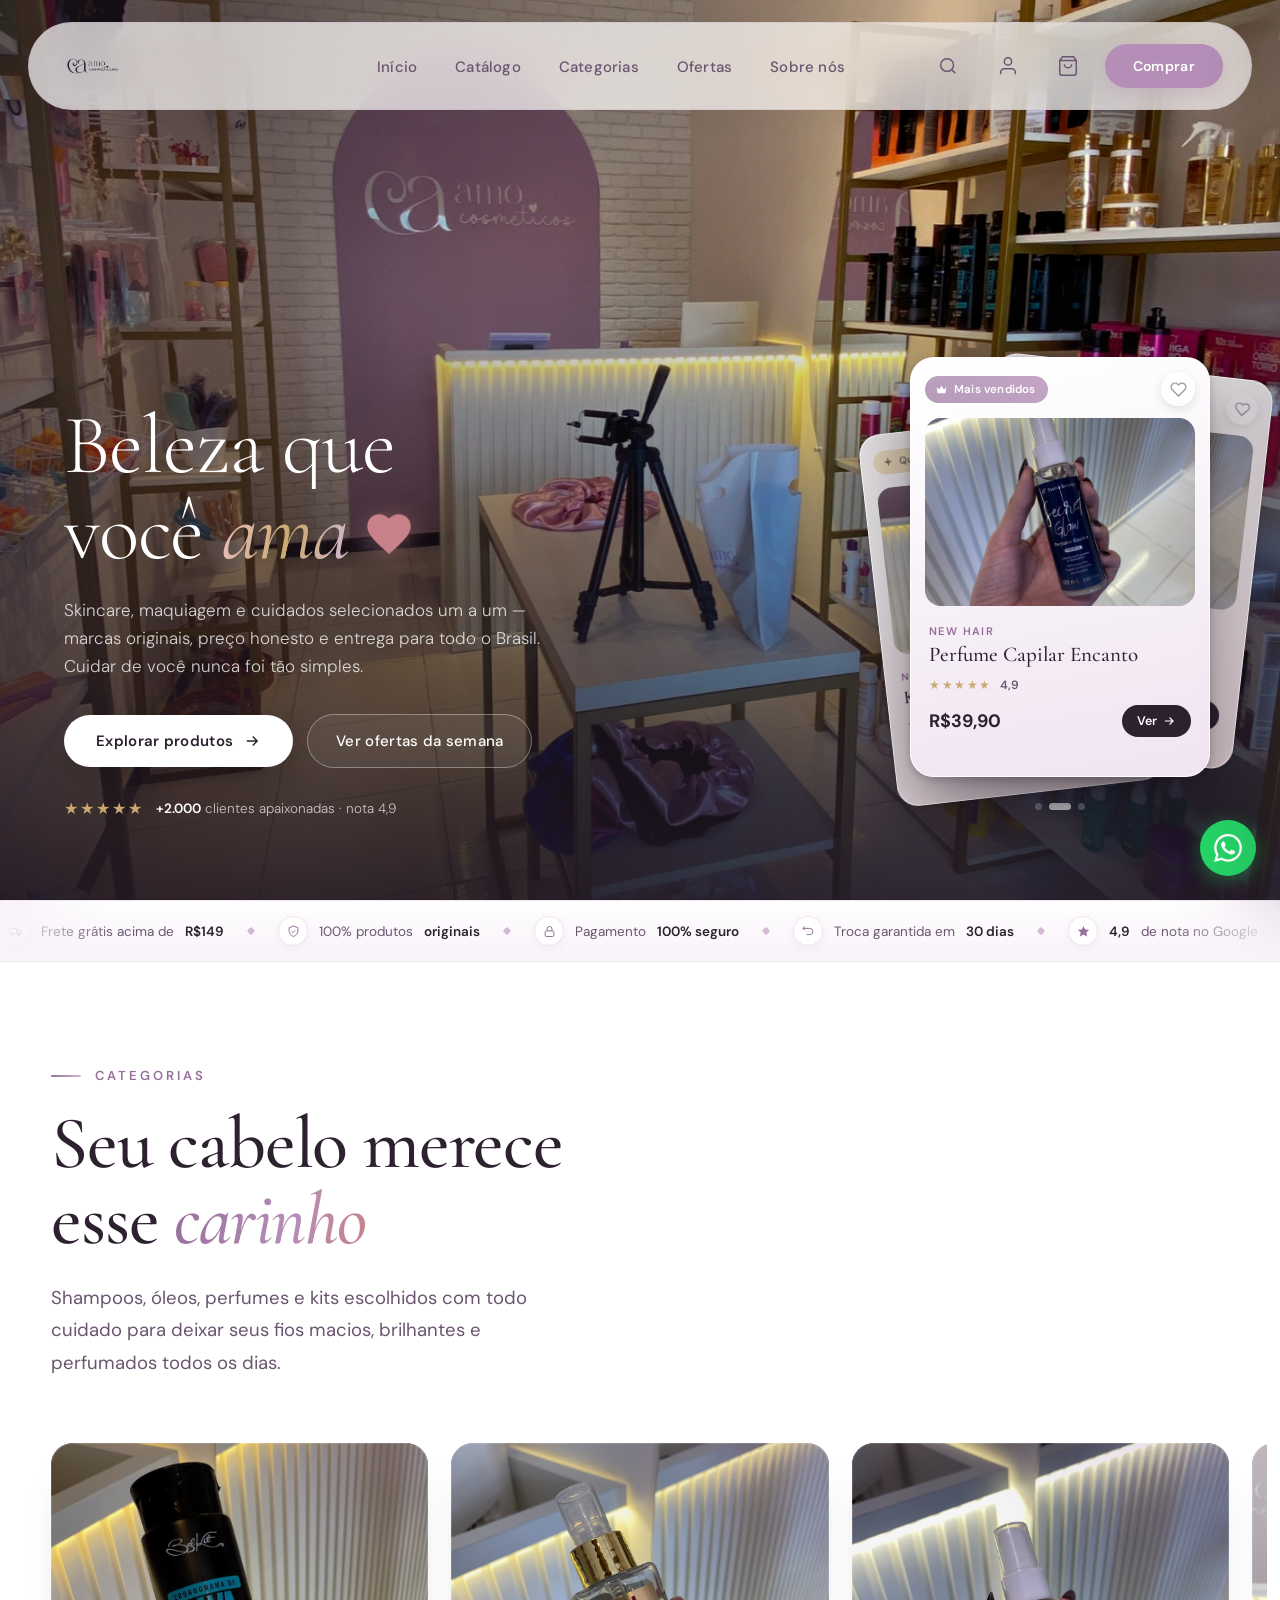
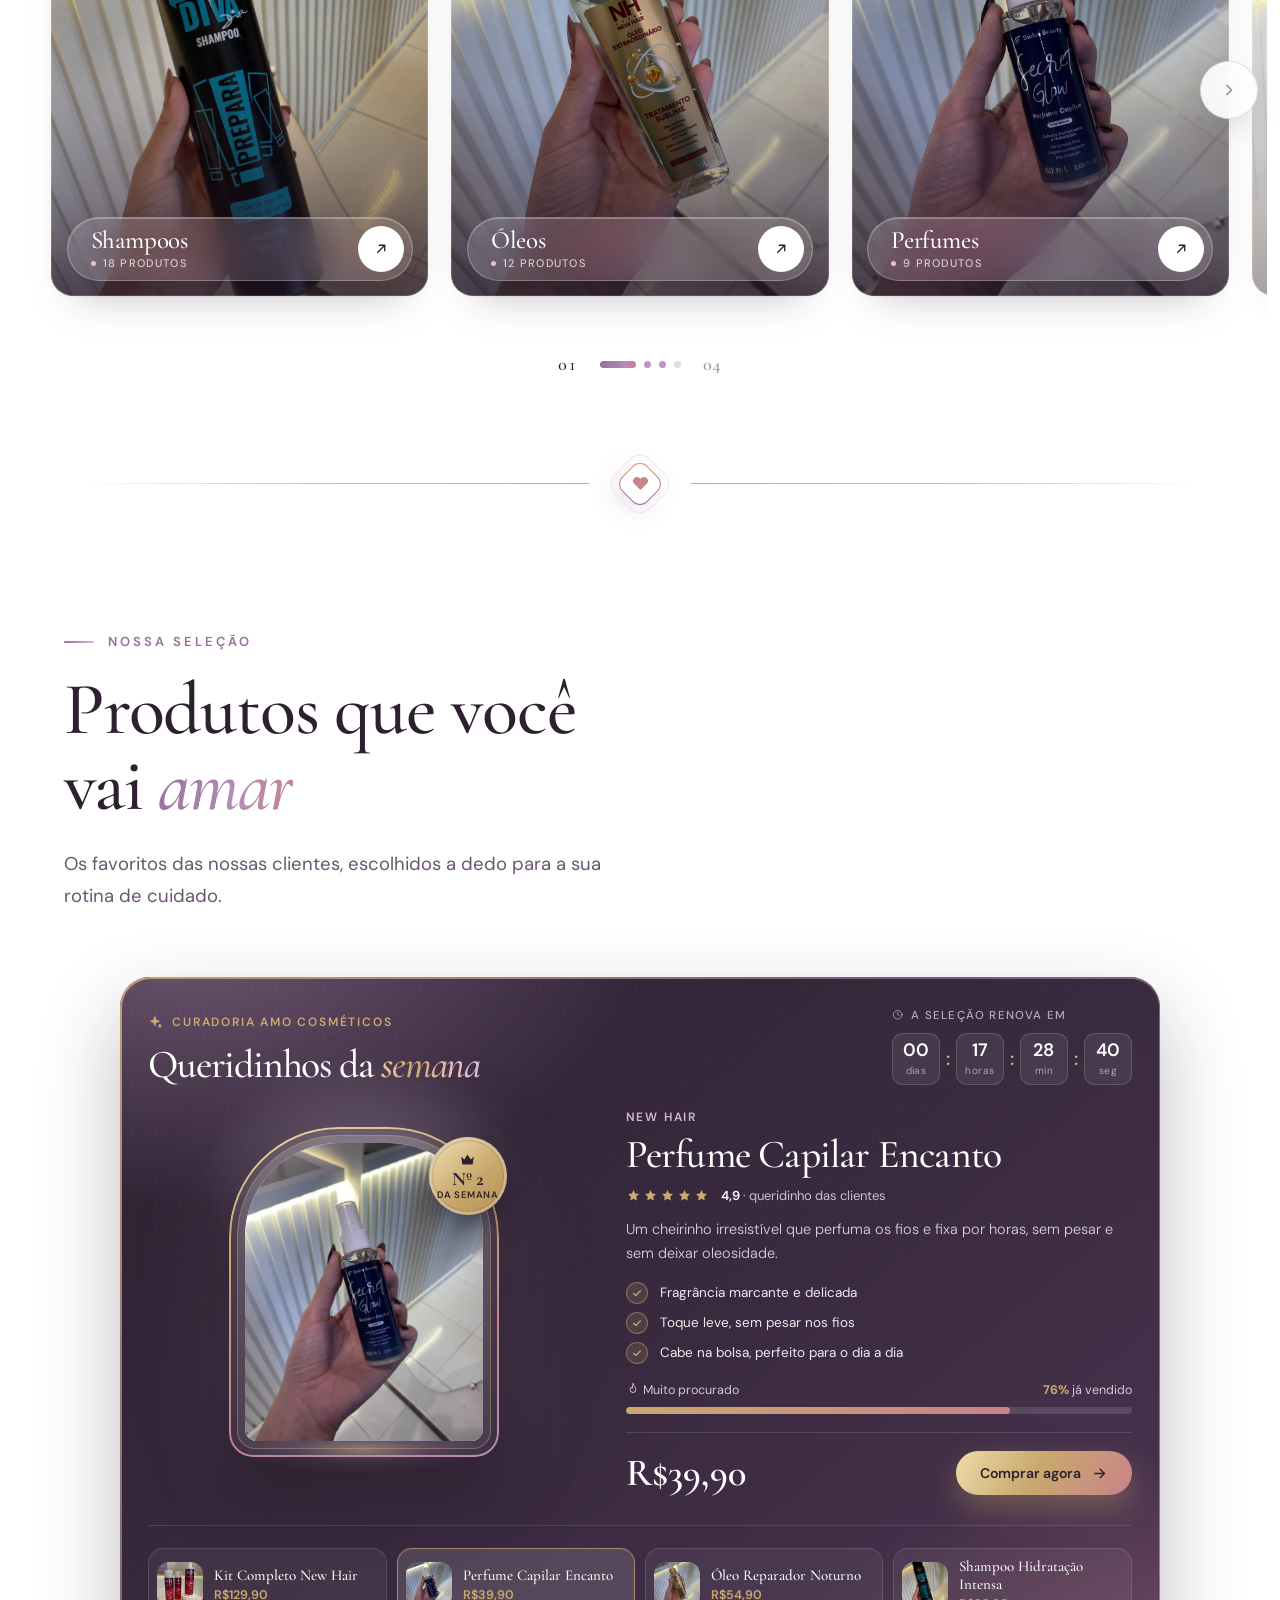
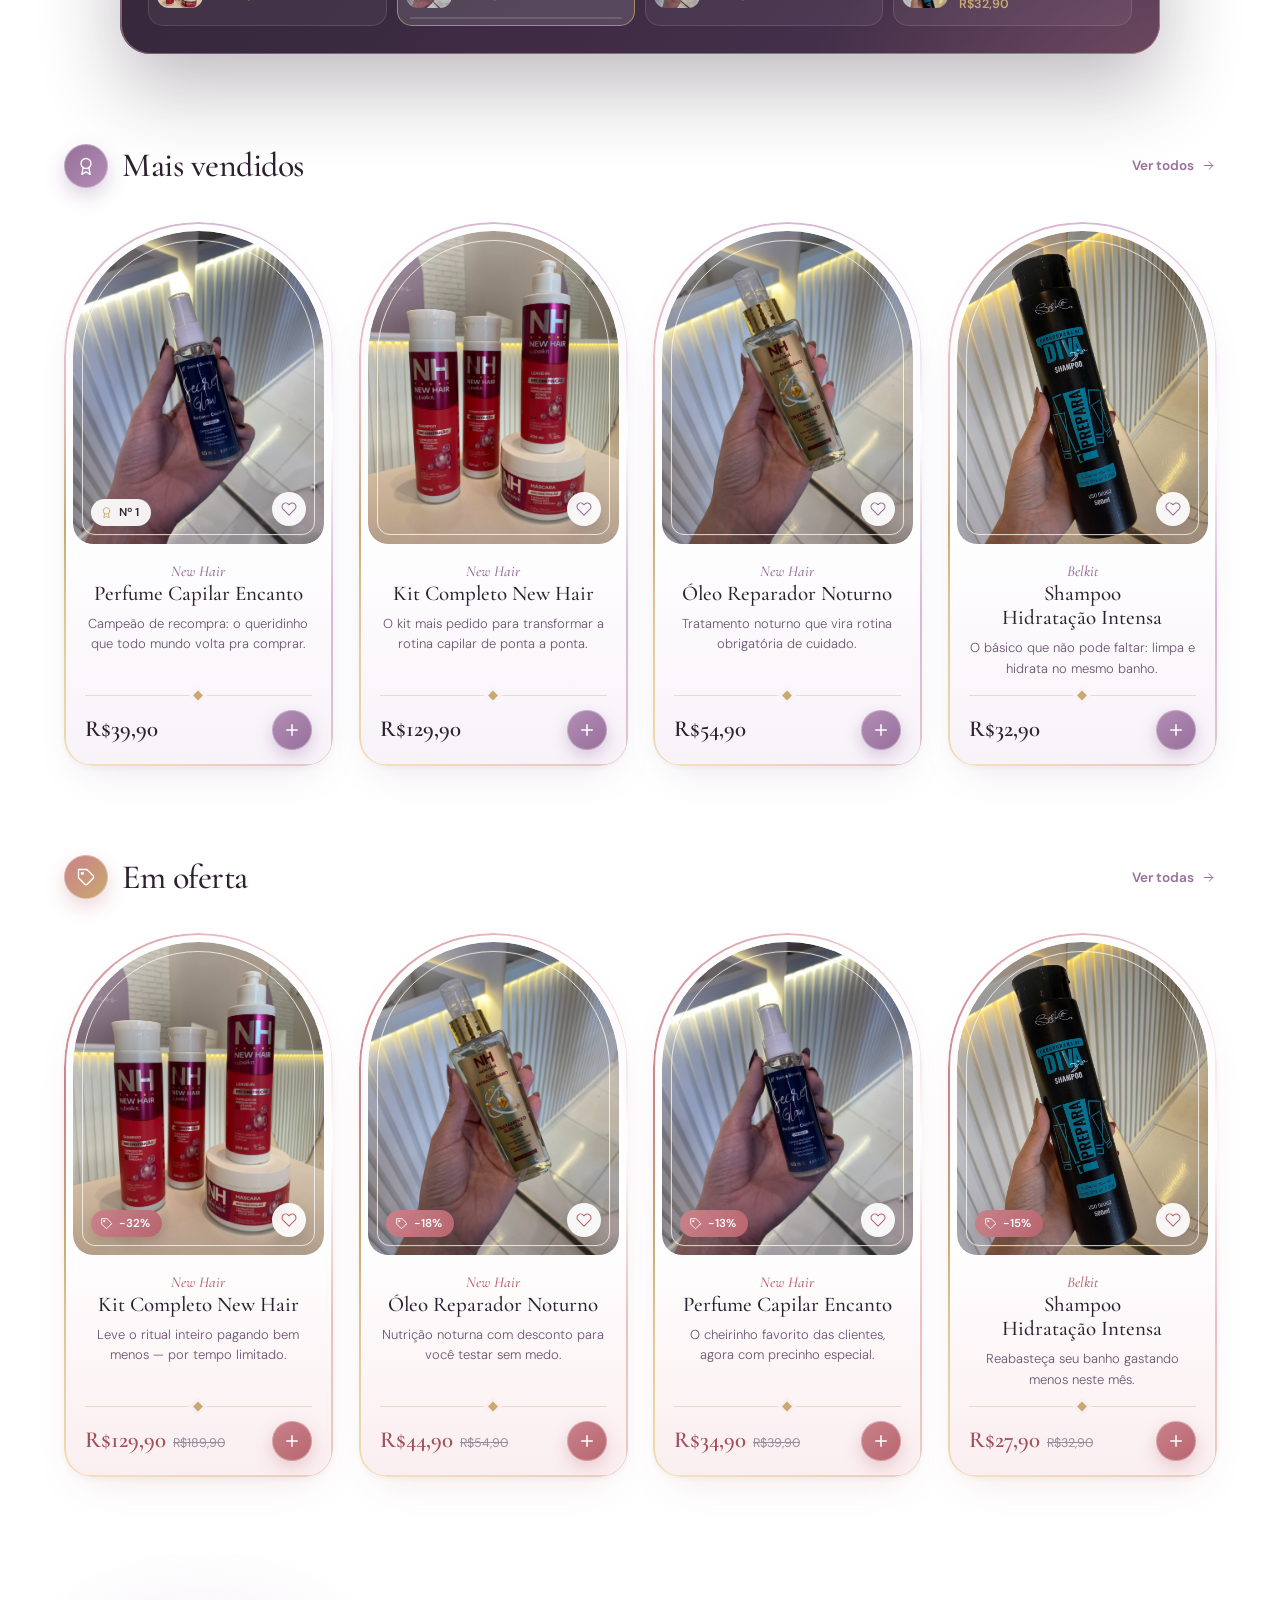
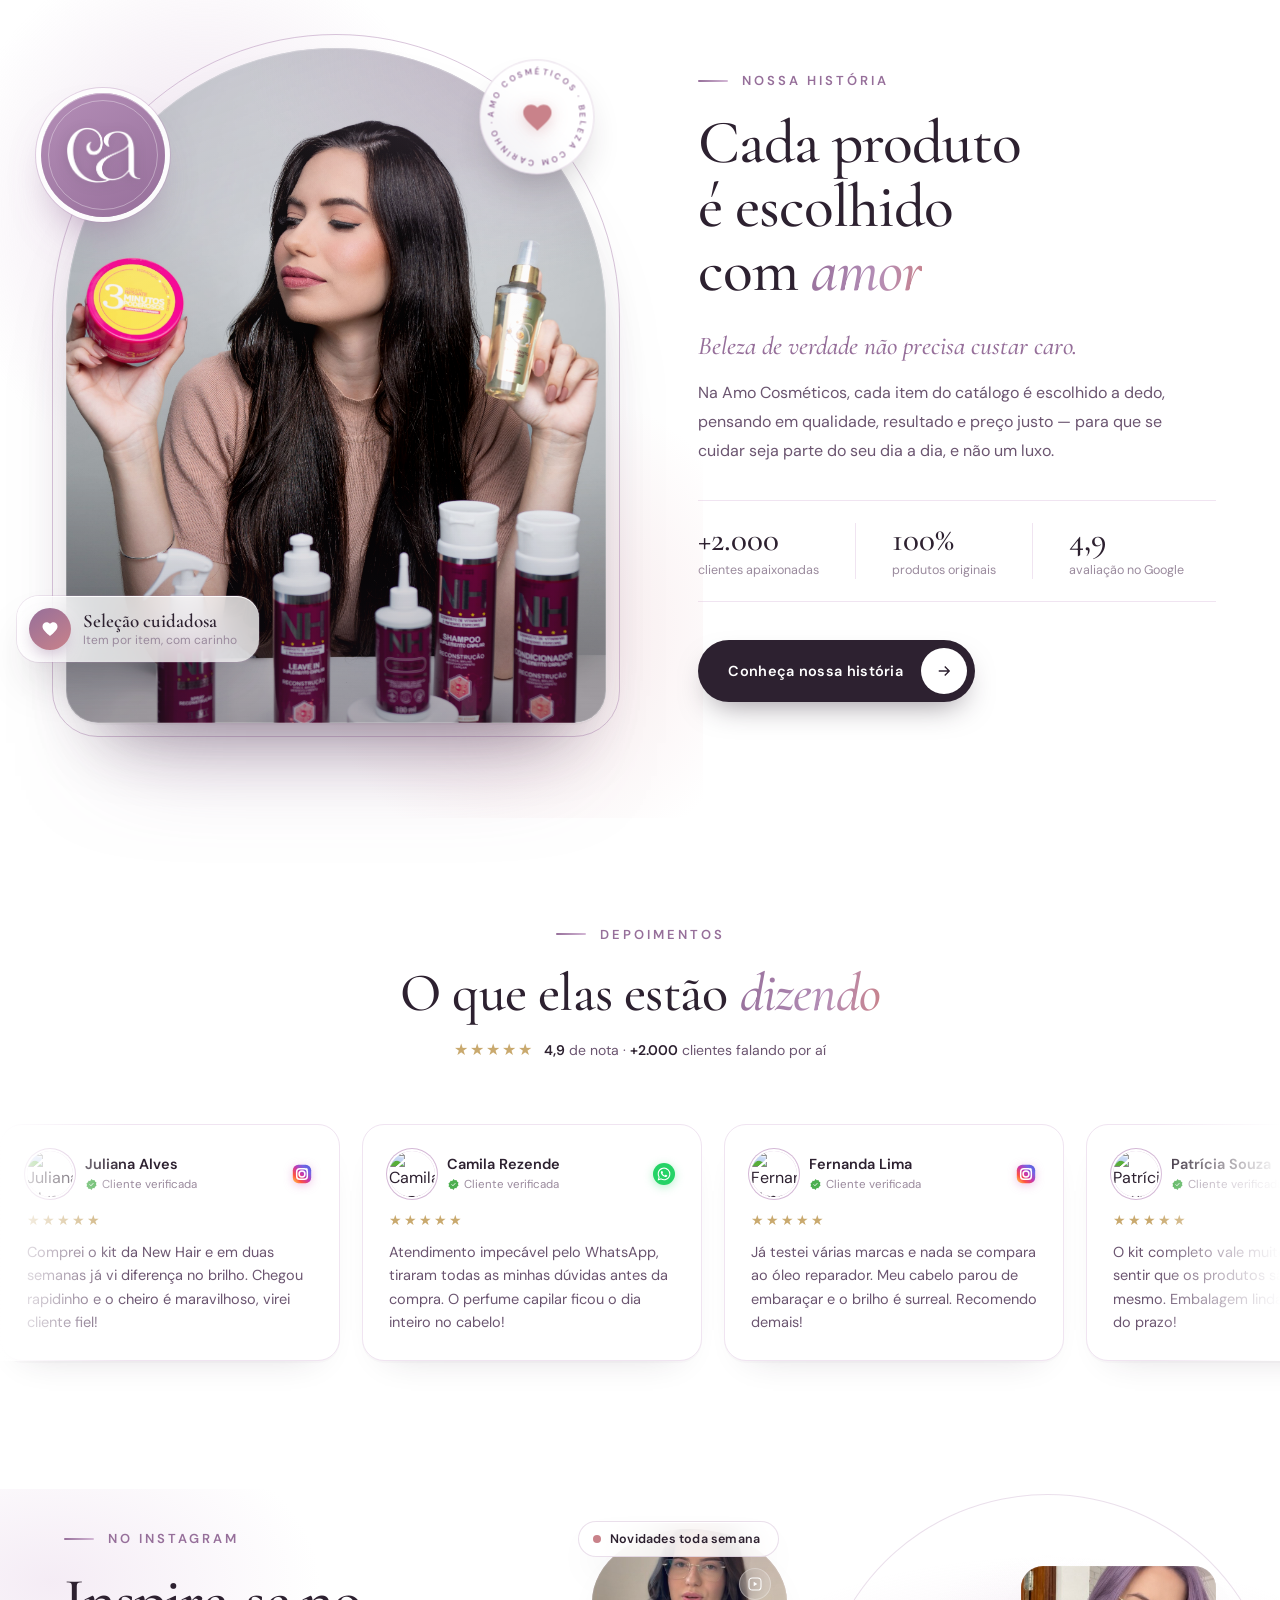
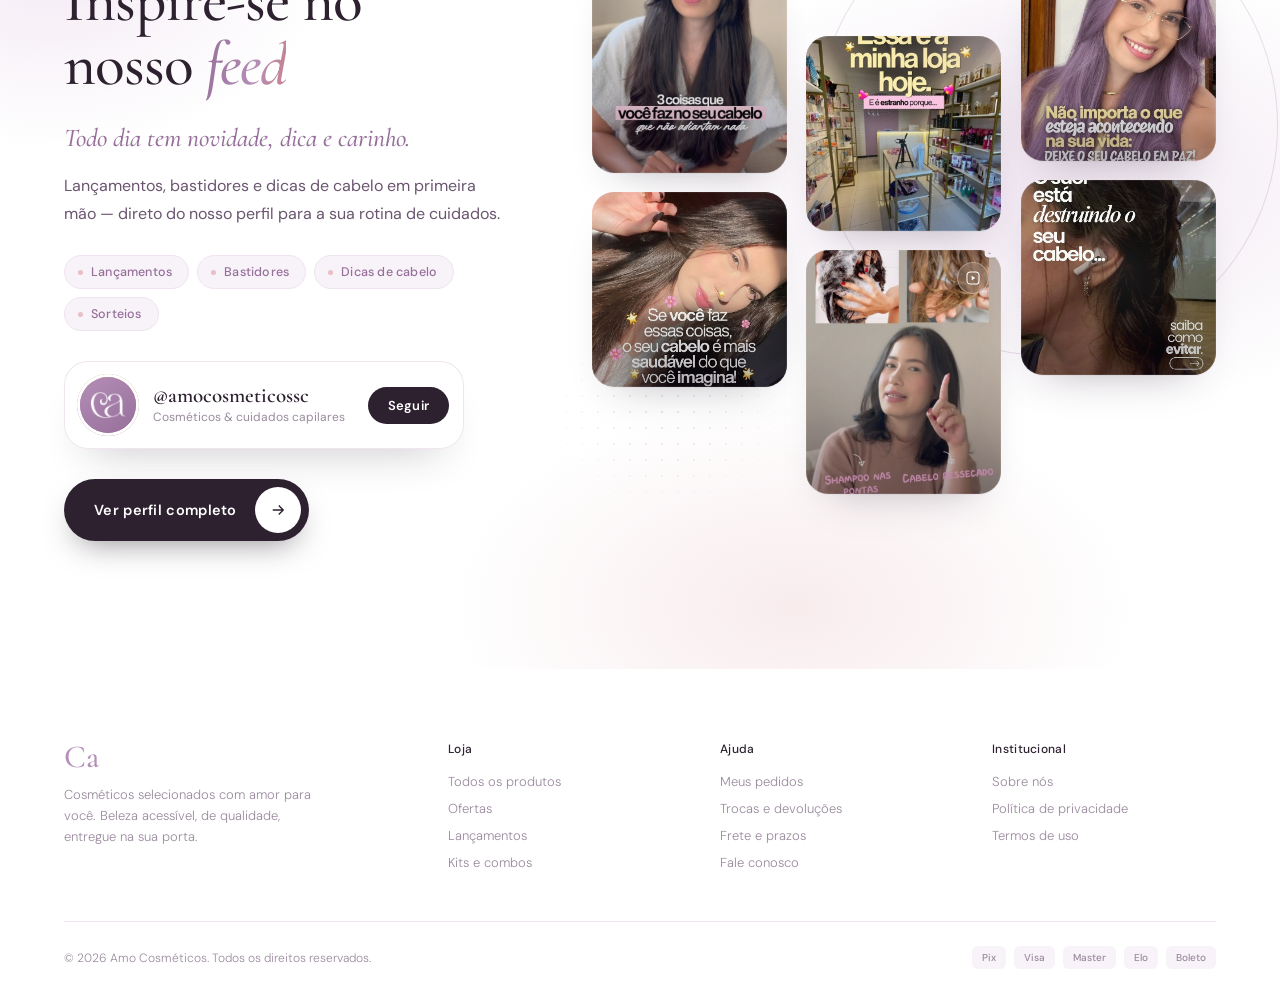
==== commit 670afca4: "Atualizações na landing." ====
--- a/index.html
+++ b/index.html
@@ -342,7 +342,8 @@
 <section class="products" id="produtos" aria-labelledby="prodTitle">
   <div class="prod-head">
     <span class="prod-eyebrow">Nossa seleção</span>
-    <h2 class="prod-title" id="prodTitle">Produtos que você vai <i>amar</i></h2>
+    <h2 class="prod-title" id="prodTitle">Produtos que você<br>vai <i>amar</i></h2>
+    <p class="prod-lead">Os favoritos das nossas clientes, escolhidos a dedo para a sua rotina de cuidado.</p>
   </div>
 
   <!-- ░░░ QUERIDINHOS DA SEMANA ░░░
@@ -1043,118 +1044,195 @@
       </a>
     </div>
 
-    <!-- Lado feed: 3 colunas escalonadas -->
+    <!-- ═══════════════════════════════════════════════════════════
+         FEED DO INSTAGRAM  (3 colunas escalonadas)
+
+         Coluna 1:  [REEL 1 — moldura em arco]
+                    [POST 1 — quadrado]
+         Coluna 2:  [POST 2 — quadrado]
+                    [REEL 2 — moldura vertical]
+         Coluna 3:  [POST 3 — quadrado]
+                    [POST 4 — quadrado]
+
+         COMO EDITAR (em cada item abaixo, só 2 coisas):
+           1) href="..."  → LINK da publicação no Instagram
+           2) src="..."   → CAMINHO do print (imagem)
+         Opcional: o título da legenda (<b>…</b>) e o alt da imagem.
+
+         Formato ideal dos prints:
+           • REEL → vertical (4:5 ou 9:16)
+           • POST → quadrado 1:1  (ex.: 1080×1080)
+         ═══════════════════════════════════════════════════════════ -->
     <div class="insta-feed" id="instaFeed">
 
       <span class="insta-live" data-insta-reveal style="--d:.9s" aria-hidden="true">
         <i></i>Novidades toda semana
       </span>
 
+      <!-- ░░░░░░░░░░░░░░░ COLUNA 1 ░░░░░░░░░░░░░░░ -->
       <div class="insta-col">
 
-        <a href="https://www.instagram.com/amocosmeticossc/" target="_blank" rel="noopener noreferrer" class="insta-post insta-post--tall insta-post--arch" data-insta-reveal style="--i:1" aria-label="Rotina de brilho: ver no Instagram (abre em nova aba)">
+        <!-- ╔═══════════════ REEL 1 ═══════════════╗ -->
+        <a class="insta-post insta-post--tall insta-post--arch" data-insta-reveal style="--i:1"
+           target="_blank" rel="noopener noreferrer"
+
+           href="https://www.instagram.com/p/Df2MxxMxwsE/"
+           
+
+           aria-label="Reel 1: ver no Instagram (abre em nova aba)">
           <span class="insta-post-media">
-            <img src="assets/modelos/reel01.jpeg" alt="Publicação do Instagram: nossos produtos favoritos na mão" loading="lazy" decoding="async" draggable="false">
+
+            <img src="assets/modelos/reel01.jpeg"
+                 
+                 alt="Reel 1 do Instagram da Amo Cosméticos" loading="lazy" decoding="async" draggable="false">
+
             <span class="insta-post-tint" aria-hidden="true"></span>
           </span>
           <span class="insta-post-type" aria-hidden="true">
             <svg class="ico" viewBox="0 0 24 24"><rect x="3" y="3" width="18" height="18" rx="5"/><path d="M10 8.5v7l5.5-3.5z" fill="currentColor" stroke="none"/></svg>
           </span>
-          <span class="insta-post-ig" aria-hidden="true">
-            <svg viewBox="0 0 24 24"><use href="#i-ig-grad"/></svg>
-          </span>
+          <span class="insta-post-ig" aria-hidden="true"><svg viewBox="0 0 24 24"><use href="#i-ig-grad"/></svg></span>
           <span class="insta-post-cap">
-            <span class="insta-post-txt"><small>Reels</small><b>Rotina de brilho</b></span>
+            <span class="insta-post-txt"><small>Reels</small><b>Título do Reel 1</b></span>
             <span class="insta-post-go" aria-hidden="true"><svg class="ico"><use href="#i-arrow"/></svg></span>
           </span>
         </a>
-
-        <a href="https://www.instagram.com/amocosmeticossc/" target="_blank" rel="noopener noreferrer" class="insta-post insta-post--sq" data-insta-reveal style="--i:4" aria-label="Kit completo: ver no Instagram (abre em nova aba)">
+        <!-- ╚═════════════ FIM REEL 1 ═════════════╝ -->
+
+        <!-- ╔═══════════════ POST 1 ═══════════════╗ -->
+        <a class="insta-post insta-post--sq" data-insta-reveal style="--i:4"
+           target="_blank" rel="noopener noreferrer"
+
+           href="https://www.instagram.com/p/DfrzY8hFdiB/?img_index=1"
+           
+
+           aria-label="Post 1: ver no Instagram (abre em nova aba)">
           <span class="insta-post-media">
-            <img src="assets/modelos/post02.jpeg" alt="Publicação do Instagram: Kit Completo New Hair" loading="lazy" decoding="async" draggable="false">
+
+            <img src="assets/modelos/post01.jpeg"
+                 
+                 alt="Post 1 do Instagram da Amo Cosméticos" loading="lazy" decoding="async" draggable="false">
+
             <span class="insta-post-tint" aria-hidden="true"></span>
           </span>
-          <span class="insta-post-type" aria-hidden="true">
-            <svg class="ico" viewBox="0 0 24 24"><rect x="8" y="8" width="12" height="12" rx="3"/><path d="M16 4H7a3 3 0 0 0-3 3v9"/></svg>
-          </span>
-          <span class="insta-post-ig" aria-hidden="true">
-            <svg viewBox="0 0 24 24"><use href="#i-ig-grad"/></svg>
-          </span>
+          <span class="insta-post-ig" aria-hidden="true"><svg viewBox="0 0 24 24"><use href="#i-ig-grad"/></svg></span>
           <span class="insta-post-cap">
-            <span class="insta-post-txt"><small>Carrossel</small><b>Kit completo</b></span>
+            <span class="insta-post-txt"><small>Post</small><b>Título do Post 1</b></span>
             <span class="insta-post-go" aria-hidden="true"><svg class="ico"><use href="#i-arrow"/></svg></span>
           </span>
         </a>
+        <!-- ╚═════════════ FIM POST 1 ═════════════╝ -->
 
       </div>
 
+
+      <!-- ░░░░░░░░░░░░░░░ COLUNA 2 ░░░░░░░░░░░░░░░ -->
       <div class="insta-col">
 
-        <a href="https://www.instagram.com/amocosmeticossc/" target="_blank" rel="noopener noreferrer" class="insta-post insta-post--sq" data-insta-reveal style="--i:2" aria-label="Um dia na loja: ver no Instagram (abre em nova aba)">
+        <!-- ╔═══════════════ POST 2 ═══════════════╗ -->
+        <a class="insta-post insta-post--sq" data-insta-reveal style="--i:2"
+           target="_blank" rel="noopener noreferrer"
+
+           href="https://www.instagram.com/p/DfIQodkFXbW/?img_index=1"
+           
+
+           aria-label="Post 2: ver no Instagram (abre em nova aba)">
           <span class="insta-post-media">
-            <img src="assets/modelos/post03.jpeg" alt="Publicação do Instagram: um dia na loja Amo Cosméticos" loading="lazy" decoding="async" draggable="false">
+
+            <img src="assets/modelos/post02.jpeg"
+                 
+                 alt="Post 2 do Instagram da Amo Cosméticos" loading="lazy" decoding="async" draggable="false">
+
             <span class="insta-post-tint" aria-hidden="true"></span>
           </span>
-          <span class="insta-post-ig" aria-hidden="true">
-            <svg viewBox="0 0 24 24"><use href="#i-ig-grad"/></svg>
-          </span>
+          <span class="insta-post-ig" aria-hidden="true"><svg viewBox="0 0 24 24"><use href="#i-ig-grad"/></svg></span>
           <span class="insta-post-cap">
-            <span class="insta-post-txt"><small>Foto</small><b>Um dia na loja</b></span>
+            <span class="insta-post-txt"><small>Post</small><b>Título do Post 2</b></span>
             <span class="insta-post-go" aria-hidden="true"><svg class="ico"><use href="#i-arrow"/></svg></span>
           </span>
         </a>
-
-        <a href="https://www.instagram.com/amocosmeticossc/" target="_blank" rel="noopener noreferrer" class="insta-post insta-post--tall" data-insta-reveal style="--i:5" aria-label="Cheirinho que gruda: ver no Instagram (abre em nova aba)">
+        <!-- ╚═════════════ FIM POST 2 ═════════════╝ -->
+
+        <!-- ╔═══════════════ REEL 2 ═══════════════╗ -->
+        <a class="insta-post insta-post--tall" data-insta-reveal style="--i:5"
+           target="_blank" rel="noopener noreferrer"
+
+           href="https://www.instagram.com/p/Dfud1rqxvDJ/"
+           
+
+           aria-label="Reel 2: ver no Instagram (abre em nova aba)">
           <span class="insta-post-media">
-            <img src="assets/modelos/post04.jpeg" alt="Publicação do Instagram: Perfume Capilar Encanto" loading="lazy" decoding="async" draggable="false">
+
+            <img src="assets/modelos/reel02.jpeg"
+                 
+                 alt="Reel 2 do Instagram da Amo Cosméticos" loading="lazy" decoding="async" draggable="false">
+
             <span class="insta-post-tint" aria-hidden="true"></span>
           </span>
           <span class="insta-post-type" aria-hidden="true">
             <svg class="ico" viewBox="0 0 24 24"><rect x="3" y="3" width="18" height="18" rx="5"/><path d="M10 8.5v7l5.5-3.5z" fill="currentColor" stroke="none"/></svg>
           </span>
-          <span class="insta-post-ig" aria-hidden="true">
-            <svg viewBox="0 0 24 24"><use href="#i-ig-grad"/></svg>
-          </span>
+          <span class="insta-post-ig" aria-hidden="true"><svg viewBox="0 0 24 24"><use href="#i-ig-grad"/></svg></span>
           <span class="insta-post-cap">
-            <span class="insta-post-txt"><small>Reels</small><b>Cheirinho que gruda</b></span>
+            <span class="insta-post-txt"><small>Reels</small><b>Título do Reel 2</b></span>
             <span class="insta-post-go" aria-hidden="true"><svg class="ico"><use href="#i-arrow"/></svg></span>
           </span>
         </a>
+        <!-- ╚═════════════ FIM REEL 2 ═════════════╝ -->
 
       </div>
 
+
+      <!-- ░░░░░░░░░░░░░░░ COLUNA 3 ░░░░░░░░░░░░░░░ -->
       <div class="insta-col">
 
-        <a href="https://www.instagram.com/amocosmeticossc/" target="_blank" rel="noopener noreferrer" class="insta-post insta-post--tall" data-insta-reveal style="--i:3" aria-label="Nutrição noturna: ver no Instagram (abre em nova aba)">
+        <!-- ╔═══════════════ POST 3 ═══════════════╗ -->
+        <a class="insta-post insta-post--sq" data-insta-reveal style="--i:3"
+           target="_blank" rel="noopener noreferrer"
+
+           href="https://www.instagram.com/p/DfAKIGOx9qf/"
+           
+
+           aria-label="Post 3: ver no Instagram (abre em nova aba)">
           <span class="insta-post-media">
-            <img src="assets/modelos/post04.jpeg" alt="Publicação do Instagram: Óleo Reparador Noturno" loading="lazy" decoding="async" draggable="false">
+
+            <img src="assets/modelos/post03.jpeg"
+                 
+                 alt="Post 3 do Instagram da Amo Cosméticos" loading="lazy" decoding="async" draggable="false">
+
             <span class="insta-post-tint" aria-hidden="true"></span>
           </span>
-          <span class="insta-post-type" aria-hidden="true">
-            <svg class="ico" viewBox="0 0 24 24"><rect x="8" y="8" width="12" height="12" rx="3"/><path d="M16 4H7a3 3 0 0 0-3 3v9"/></svg>
-          </span>
-          <span class="insta-post-ig" aria-hidden="true">
-            <svg viewBox="0 0 24 24"><use href="#i-ig-grad"/></svg>
-          </span>
+          <span class="insta-post-ig" aria-hidden="true"><svg viewBox="0 0 24 24"><use href="#i-ig-grad"/></svg></span>
           <span class="insta-post-cap">
-            <span class="insta-post-txt"><small>Carrossel</small><b>Nutrição noturna</b></span>
+            <span class="insta-post-txt"><small>Post</small><b>Título do Post 3</b></span>
             <span class="insta-post-go" aria-hidden="true"><svg class="ico"><use href="#i-arrow"/></svg></span>
           </span>
         </a>
-
-        <a href="https://www.instagram.com/amocosmeticossc/" target="_blank" rel="noopener noreferrer" class="insta-post insta-post--sq" data-insta-reveal style="--i:6" aria-label="Bastidores: ver no Instagram (abre em nova aba)">
+        <!-- ╚═════════════ FIM POST 3 ═════════════╝ -->
+
+        <!-- ╔═══════════════ POST 4 ═══════════════╗ -->
+        <a class="insta-post insta-post--sq" data-insta-reveal style="--i:6"
+           target="_blank" rel="noopener noreferrer"
+
+           href="https://www.instagram.com/p/DerlG5EERDj/?img_index=1"
+           
+
+           aria-label="Post 4: ver no Instagram (abre em nova aba)">
           <span class="insta-post-media">
-            <img src="assets/modelos/reel02.jpeg" alt="Publicação do Instagram: bastidores com os produtos" loading="lazy" decoding="async" draggable="false">
+
+            <img src="assets/modelos/post04.jpeg"
+                 
+                 alt="Post 4 do Instagram da Amo Cosméticos" loading="lazy" decoding="async" draggable="false">
+
             <span class="insta-post-tint" aria-hidden="true"></span>
           </span>
-          <span class="insta-post-ig" aria-hidden="true">
-            <svg viewBox="0 0 24 24"><use href="#i-ig-grad"/></svg>
-          </span>
+          <span class="insta-post-ig" aria-hidden="true"><svg viewBox="0 0 24 24"><use href="#i-ig-grad"/></svg></span>
           <span class="insta-post-cap">
-            <span class="insta-post-txt"><small>Foto</small><b>Bastidores</b></span>
+            <span class="insta-post-txt"><small>Post</small><b>Título do Post 4</b></span>
             <span class="insta-post-go" aria-hidden="true"><svg class="ico"><use href="#i-arrow"/></svg></span>
           </span>
         </a>
+        <!-- ╚═════════════ FIM POST 4 ═════════════╝ -->
 
       </div>
 
--- a/css/style.css
+++ b/css/style.css
@@ -1841,22 +1841,58 @@
 }
 
 /* ── Cabeçalho geral ── */
-.prod-head { margin-bottom: clamp(26px, 3.6vw, 44px); }
+.prod-head {
+  position: relative;
+  max-width: 800px;
+  margin-bottom: clamp(44px, 5vw, 72px);
+}
 .prod-eyebrow {
+  position: relative;
   display: inline-block;
-  font-family: var(--sans); font-size: 12px; font-weight: 600;
-  letter-spacing: 1.6px; text-transform: uppercase;
-  color: var(--lilas-deep); margin-bottom: 10px;
+  padding-left: 44px;
+  margin-bottom: 22px;
+  font-family: var(--sans);
+  font-size: 13px;
+  font-weight: 600;
+  letter-spacing: 3px;
+  text-transform: uppercase;
+  color: var(--lilas-deep);
+}
+.prod-eyebrow::before {
+  content: "";
+  position: absolute;
+  left: 0;
+  top: 50%;
+  width: 30px;
+  height: 2px;
+  border-radius: 2px;
+  background: linear-gradient(90deg, var(--lilas-deep), var(--lilas-light));
+  transform: translateY(-50%);
 }
 .prod-title {
   font-family: var(--serif);
-  font-size: clamp(34px, 4.4vw, 54px); font-weight: 500;
-  line-height: 1.04; letter-spacing: -1px; color: var(--ink);
+  font-size: clamp(44px, 5.8vw, 76px);
+  font-weight: 500;
+  line-height: 1.02;
+  letter-spacing: -1.2px;
+  color: var(--ink);
+  margin-bottom: 24px;
+  text-wrap: balance;
 }
 .prod-title i {
   font-weight: 500;
   background: linear-gradient(100deg, var(--lilas-deep), var(--lilas) 60%, var(--rose));
-  -webkit-background-clip: text; background-clip: text; -webkit-text-fill-color: transparent;
+  -webkit-background-clip: text;
+          background-clip: text;
+  -webkit-text-fill-color: transparent;
+}
+.prod-lead {
+  font-family: var(--sans);
+  font-size: clamp(16.5px, 1.45vw, 19.5px);
+  font-weight: 400;
+  line-height: 1.75;
+  color: var(--ink-secondary);
+  max-width: 540px;
 }
 
 /* ── Cabeçalho das sub-seções (Mais vendidos / Em oferta) ── */
@@ -2114,142 +2150,336 @@
 
 
 /* ══════════════════════════════════════════════
+   QUERIDINHOS — versão mais compacta
+   (sobrescreve as medidas acima; não apague nada lá)
+   ══════════════════════════════════════════════ */
+.fav {
+  max-width: 1040px;
+  margin-inline: auto;
+  border-radius: 30px;
+  padding: clamp(16px, 2.2vw, 30px);
+}
+.fav-head { margin-bottom: clamp(12px, 1.6vw, 20px); }
+.fav-title { font-size: clamp(26px, 3.1vw, 40px); }
+.cd-box { min-width: 48px; padding: 7px 5px; border-radius: 11px; }
+.cd-box b { font-size: 18px; }
+
+.fav-main { gap: clamp(24px, 3.6vw, 54px); }
+.fav-visual { max-width: 270px; padding-bottom: 16px; }
+.fav-frame { padding: 8px; border-radius: 110px 110px 24px 24px; }
+.fav-mat { padding: 8px; border-radius: 102px 102px 18px 18px; }
+.fav-photo { border-radius: 94px 94px 12px 12px; }
+.fav-seal { width: 78px; height: 78px; }
+.fav-seal b { font-size: 19px; }
+
+.fav-name { font-size: clamp(28px, 3.1vw, 40px); margin: 8px 0 12px; }
+.fav-rating { margin-bottom: 14px; font-size: 13px; }
+.fav-desc { font-size: 14.5px; line-height: 1.65; margin-bottom: 16px; }
+.fav-perks { gap: 8px; margin-bottom: 18px; }
+.fav-perks li { font-size: 13.5px; }
+.perk-ico { width: 22px; height: 22px; font-size: 12px; }
+.fav-sold { margin-bottom: 18px; }
+.fav-buy { padding-top: 18px; gap: 14px; }
+.fav-price .now { font-size: clamp(30px, 3vw, 40px); }
+.fav-cta { padding: 13px 24px; font-size: 14px; }
+
+.fav-picks { gap: 10px; margin-top: clamp(20px, 2.6vw, 30px); padding-top: clamp(16px, 2vw, 22px); }
+.fav-pick { gap: 11px; padding: 8px 12px 13px 8px; border-radius: 15px; }
+.fav-pick-thumb { width: 46px; height: 46px; border-radius: 12px; }
+.fav-pick-txt b { font-size: 15px; }
+.fav-pick-txt i { font-size: 12.5px; }
+
+
+/* ══════════════════════════════════════════════
    VITRINES: Mais vendidos / Em oferta
-   Cada produto = quadro com moldura dupla + paspatur + vidro,
-   apoiado numa prateleira.
+   Cada produto = um "frasco de perfumaria":
+   ombro em arco, contorno perolado, gota dourada no topo,
+   foto em arco com filete gravado e rótulo centralizado.
    ══════════════════════════════════════════════ */
 .prod-grid {
-  --pg-gap: 24px;
-  position: relative; isolation: isolate;
-  display: grid; grid-template-columns: repeat(4, 1fr);
-  column-gap: var(--pg-gap); row-gap: 60px; padding-bottom: 24px;
-}
-.prod-grid::before {           /* luz ambiente da vitrine */
-  content: ""; position: absolute; z-index: -1; inset: 0 -20px -10px; pointer-events: none;
-  background: radial-gradient(70% 90% at 50% 0%, rgba(212, 184, 214, .30), transparent 72%);
-}
-.prod-sub--sale .prod-grid::before {
-  background: radial-gradient(70% 90% at 50% 0%, rgba(232, 191, 196, .34), transparent 72%);
-}
-
-.pcard { position: relative; cursor: pointer; }
-
-/* prateleira sob o quadro */
-.pcard::after {
-  content: ""; position: absolute; z-index: 0;
-  top: calc(100% - 2px); left: calc(var(--pg-gap) / -2); right: calc(var(--pg-gap) / -2); height: 15px;
-  border-radius: 0 0 5px 5px;
-  border-top: 1px solid rgba(201, 169, 110, .65);
-  background: linear-gradient(180deg, #fff 0%, #f6edf7 30%, var(--lilas-light) 100%);
-  box-shadow: inset 0 1px 0 #fff, 0 18px 26px -10px rgba(150, 111, 154, .5);
-}
-.pcard--sale::after {
-  background: linear-gradient(180deg, #fff 0%, #fbeff0 30%, var(--rose-soft) 100%);
-  box-shadow: inset 0 1px 0 #fff, 0 18px 26px -10px rgba(201, 130, 138, .5);
-}
-
+  --pg-gap: 26px;
+  display: grid;
+  grid-template-columns: repeat(4, 1fr);
+  gap: 44px var(--pg-gap);             /* espaço para a gota do topo */
+}
+
+.pcard {
+  /* paleta do frasco (o Em oferta troca só estas variáveis) */
+  --pc-edge: conic-gradient(from 200deg, #f3e2b6, var(--gold), var(--rose-soft), var(--lilas-light), #fff 62%, var(--lilas-light), #f3e2b6);
+  --pc-pearl: #fbf7fb;
+  --pc-tint: var(--lilas-whisper);
+  --pc-accent: var(--lilas-deep);
+  --pc-glow: rgba(150, 111, 154, .22);
+  position: relative;
+  cursor: pointer;
+  container-type: inline-size;       /* permite o arco perfeito (50cqw = meia largura) */
+}
+.pcard--sale {
+  --pc-edge: conic-gradient(from 200deg, #f3e2b6, var(--gold), var(--rose), var(--rose-soft), #fff 62%, var(--rose-soft), #f3e2b6);
+  --pc-pearl: #fdf8f8;
+  --pc-tint: var(--rose-whisper);
+  --pc-accent: #b8656f;
+  --pc-glow: rgba(201, 130, 138, .24);
+}
+
+/* ── o frasco ── */
 .pcard-frame {
-  position: relative; z-index: 1; height: 100%;
-  display: flex; flex-direction: column;
-  padding: 8px 8px 0; border-radius: 26px; background: #fff;
-  box-shadow: 0 12px 30px rgba(150, 111, 154, .14);
-  transition: transform .45s var(--ease), box-shadow .45s var(--ease);
-}
-.pcard-frame::before {         /* moldura 1: anel em gradiente */
-  content: ""; position: absolute; inset: 0; z-index: 3; pointer-events: none;
-  border-radius: inherit; padding: 2px;
-  background: linear-gradient(140deg, #f0dcab 0%, var(--gold) 20%, var(--rose) 58%, var(--lilas-deep) 100%);
+  position: relative;
+  height: 100%;
+  display: flex;
+  flex-direction: column;
+  padding: 9px 9px 0;
+  border-radius: 50cqw 50cqw 28px 28px;   /* ombro em arco */
+  background:
+    radial-gradient(120% 60% at 50% 0%, #fff 0%, transparent 70%),
+    linear-gradient(180deg, var(--pc-pearl), #fff 55%, var(--pc-tint));
+  box-shadow:
+    0 1px 0 rgba(255, 255, 255, .9) inset,
+    0 18px 40px -18px var(--pc-glow),
+    0 2px 6px rgba(45, 33, 48, .04);
+  transition: transform .5s var(--ease), box-shadow .5s var(--ease);
+}
+/* contorno perolado (madrepérola) */
+.pcard-frame::before {
+  content: "";
+  position: absolute;
+  inset: 0;
+  z-index: 3;
+  pointer-events: none;
+  border-radius: inherit;
+  padding: 1.5px;
+  background: var(--pc-edge);
   -webkit-mask: linear-gradient(#000 0 0) content-box, linear-gradient(#000 0 0);
           mask: linear-gradient(#000 0 0) content-box, linear-gradient(#000 0 0);
-  -webkit-mask-composite: xor; mask-composite: exclude;
-  transition: padding .3s;
-}
-.pcard--sale .pcard-frame::before {
-  background: linear-gradient(140deg, var(--lilas-deep) 0%, var(--rose) 45%, var(--gold) 80%, #f0dcab 100%);
-}
-.pcard:hover .pcard-frame { transform: translateY(-7px); box-shadow: 0 28px 52px rgba(150, 111, 154, .26); }
-.pcard--sale:hover .pcard-frame { box-shadow: 0 28px 52px rgba(201, 130, 138, .28); }
-.pcard:hover .pcard-frame::before { padding: 3px; }
-
-.pcard-mat {                   /* moldura 2: paspatur com filete dourado */
-  padding: 10px; border-radius: 19px 19px 14px 14px;
-  background: radial-gradient(120% 80% at 50% 0%, #fff 0%, var(--lilas-whisper) 55%, var(--lilas-ghost) 100%);
-  box-shadow: inset 0 0 0 1px rgba(201, 169, 110, .38);
-}
-.pcard--sale .pcard-mat {
-  background: radial-gradient(120% 80% at 50% 0%, #fff 0%, var(--rose-whisper) 58%, #f6dfe2 100%);
+  -webkit-mask-composite: xor;
+          mask-composite: exclude;
+}
+
+.pcard:hover .pcard-frame {
+  transform: translateY(-6px);
+  box-shadow:
+    0 1px 0 rgba(255, 255, 255, .9) inset,
+    0 30px 50px -20px var(--pc-glow),
+    0 2px 6px rgba(45, 33, 48, .05);
+}
+
+/* ── janela da foto ── */
+.pcard-mat {
+  border-radius: calc(50cqw - 9px) calc(50cqw - 9px) 20px 20px;
+  overflow: hidden;
 }
 .pcard-media {
-  position: relative; overflow: hidden; aspect-ratio: 1 / 1.04;
-  border-radius: 58px 58px 12px 12px; background: var(--lilas-ghost);
-  box-shadow: inset 0 0 0 1px rgba(255, 255, 255, .5);
-}
-.pcard-media img { width: 100%; height: 100%; object-fit: cover; display: block; transition: transform .9s var(--ease); }
-.pcard:hover .pcard-media img { transform: scale(1.06); }
-
-.pcard-glass { position: absolute; inset: 0; pointer-events: none; overflow: hidden;
+  position: relative;
+  overflow: hidden;
+  aspect-ratio: 4 / 5;
+  border-radius: inherit;
+  background: var(--lilas-ghost);
+}
+.pcard-media img {
+  width: 100%;
+  height: 100%;
+  object-fit: cover;
+  display: block;
+  transition: transform 1s var(--ease);
+}
+.pcard:hover .pcard-media img { transform: scale(1.05); }
+
+/* filete gravado no vidro, acompanhando o arco */
+.pcard-media::after {
+  content: "";
+  position: absolute;
+  inset: 9px;
+  z-index: 1;
+  pointer-events: none;
+  border-radius: calc(50cqw - 18px) calc(50cqw - 18px) 13px 13px;
+  border: 1px solid rgba(255, 255, 255, .72);
+  box-shadow: 0 0 0 1px rgba(201, 169, 110, .18);
+}
+
+/* reflexo de vidro + brilho que passa no hover */
+.pcard-glass {
+  position: absolute;
+  inset: 0;
+  pointer-events: none;
+  overflow: hidden;
   background:
-    linear-gradient(125deg, rgba(255, 255, 255, .32) 0%, rgba(255, 255, 255, 0) 28%),
-    linear-gradient(0deg, rgba(45, 33, 48, .16), transparent 26%);
-}
-.pcard-glass::after {          /* brilho que varre o vidro no hover */
-  content: ""; position: absolute; inset: 0;
-  background: linear-gradient(115deg, transparent 38%, rgba(255, 255, 255, .5) 50%, transparent 62%);
-  transform: translateX(-130%); transition: transform .9s var(--ease);
+    linear-gradient(118deg, rgba(255, 255, 255, .34) 0%, rgba(255, 255, 255, 0) 30%),
+    linear-gradient(0deg, rgba(45, 33, 48, .22), transparent 34%);
+}
+.pcard-glass::after {
+  content: "";
+  position: absolute;
+  inset: 0;
+  background: linear-gradient(115deg, transparent 40%, rgba(255, 255, 255, .45) 50%, transparent 60%);
+  transform: translateX(-130%);
+  transition: transform 1s var(--ease);
 }
 .pcard:hover .pcard-glass::after { transform: translateX(130%); }
 
+/* selo (Nº 1 / -32%) e coração, apoiados na base da foto */
 .pcard-tag {
-  position: absolute; left: 12px; bottom: 12px; z-index: 2;
-  display: inline-flex; align-items: center; gap: 6px;
-  font-family: var(--sans); font-size: 11.5px; font-weight: 600; color: var(--plum);
-  background: rgba(255, 255, 255, .94); padding: 6px 12px 6px 9px; border-radius: 999px;
-  box-shadow: 0 4px 14px rgba(45, 33, 48, .16);
+  position: absolute;
+  left: 18px;
+  bottom: 18px;
+  z-index: 2;
+  display: inline-flex;
+  align-items: center;
+  gap: 6px;
+  padding: 6px 12px 6px 9px;
+  border-radius: 999px;
+  font-family: var(--sans);
+  font-size: 11.5px;
+  font-weight: 600;
+  color: var(--plum);
+  background: rgba(255, 255, 255, .92);
+  -webkit-backdrop-filter: blur(6px);
+          backdrop-filter: blur(6px);
+  box-shadow: 0 4px 14px rgba(45, 33, 48, .14);
 }
 .pcard-tag .ico { font-size: 13px; color: var(--gold); }
 .pcard-tag--sale { color: #fff; background: linear-gradient(120deg, var(--rose), #b8656f); }
 .pcard-tag--sale .ico { color: #fff; }
 
 .pcard-fav {
-  position: absolute; top: 26px; right: 26px; z-index: 2;
-  width: 36px; height: 36px; border-radius: 50%; border: none; cursor: pointer;
-  display: grid; place-items: center; font-size: 17px;
-  color: var(--lilas); background: rgba(255, 255, 255, .95);
-  box-shadow: 0 3px 12px rgba(45, 33, 48, .16);
+  position: absolute;
+  right: 18px;
+  bottom: 18px;
+  z-index: 2;
+  width: 34px;
+  height: 34px;
+  border: none;
+  border-radius: 50%;
+  cursor: pointer;
+  display: grid;
+  place-items: center;
+  font-size: 16px;
+  color: var(--pc-accent);
+  background: rgba(255, 255, 255, .92);
+  -webkit-backdrop-filter: blur(6px);
+          backdrop-filter: blur(6px);
+  box-shadow: 0 4px 14px rgba(45, 33, 48, .14);
   transition: transform .2s, color .2s, background .2s;
 }
-.pcard-fav:hover { transform: scale(1.12); color: var(--rose); }
+.pcard-fav:hover { transform: scale(1.1); color: var(--rose); }
+.pcard-fav:focus-visible,
+.pcard-add:focus-visible { outline: 2px solid var(--gold); outline-offset: 2px; }
 .pcard-fav.is-fav { color: var(--rose); background: var(--rose-whisper); }
 .pcard-fav.is-fav .ico { fill: var(--rose); }
 
-.pcard-body { display: flex; flex-direction: column; flex: 1; padding: 16px 12px 20px; }
-.pcard-brand { font-family: var(--sans); font-size: 11px; font-weight: 600; letter-spacing: .6px; text-transform: uppercase; color: var(--ink-muted); margin-bottom: 5px; }
-.pcard-name { font-family: var(--serif); font-size: 20px; font-weight: 500; line-height: 1.2; color: var(--ink); margin-bottom: 8px; }
-.pcard-desc { font-family: var(--sans); font-size: 13px; font-weight: 300; line-height: 1.55; color: var(--ink-secondary); margin-bottom: 16px; }
-.pcard-foot { margin-top: auto; display: flex; align-items: center; justify-content: space-between; gap: 10px; }
-.pcard-price { display: flex; align-items: baseline; flex-wrap: wrap; gap: 7px; }
-.pcard-price .now { font-family: var(--sans); font-size: 18px; font-weight: 700; color: var(--ink); }
-.pcard-price .old { font-family: var(--sans); font-size: 13px; color: var(--ink-muted); text-decoration: line-through; }
+/* ── rótulo ── */
+.pcard-body {
+  display: flex;
+  flex-direction: column;
+  align-items: center;
+  flex: 1;
+  padding: 18px 12px 16px;
+  text-align: center;
+}
+.pcard-brand {
+  font-family: var(--serif);
+  font-style: italic;
+  font-size: 15px;
+  font-weight: 500;
+  color: var(--pc-accent);
+  margin-bottom: 2px;
+}
+.pcard-name {
+  font-family: var(--serif);
+  font-size: 21px;
+  font-weight: 500;
+  line-height: 1.15;
+  color: var(--ink);
+  margin-bottom: 8px;
+  text-wrap: balance;
+}
+.pcard-desc {
+  font-family: var(--sans);
+  font-size: 13px;
+  font-weight: 300;
+  line-height: 1.55;
+  color: var(--ink-secondary);
+  margin-bottom: 16px;
+  max-width: 30ch;
+}
+.pcard-foot {
+  position: relative;
+  margin-top: auto;
+  width: 100%;
+  display: flex;
+  align-items: center;
+  justify-content: space-between;
+  gap: 10px;
+  padding-top: 14px;
+  border-top: 1px solid rgba(201, 169, 110, .35);
+}
+/* pequeno losango dourado no centro do filete */
+.pcard-foot::before {
+  content: "";
+  position: absolute;
+  top: -4px;
+  left: 50%;
+  width: 7px;
+  height: 7px;
+  transform: translateX(-50%) rotate(45deg);
+  background: var(--gold);
+  box-shadow: 0 0 0 3px var(--pc-tint);
+}
+.pcard-price { display: flex; align-items: baseline; flex-wrap: wrap; gap: 7px; text-align: left; }
+.pcard-price .now { font-family: var(--serif); font-size: 23px; font-weight: 600; line-height: 1; color: var(--ink); }
+.pcard-price .old { font-family: var(--sans); font-size: 12.5px; color: var(--ink-muted); text-decoration: line-through; }
+.pcard--sale .pcard-price .now { color: #a4505b; }
+
 .pcard-add {
-  flex: none; width: 40px; height: 40px; border-radius: 13px; border: none; cursor: pointer;
-  display: grid; place-items: center; color: #fff; font-size: 19px;
-  background: linear-gradient(120deg, var(--lilas-deep), var(--lilas));
-  box-shadow: 0 6px 16px rgba(150, 111, 154, .3); transition: transform .2s, box-shadow .2s;
+  flex: none;
+  width: 40px;
+  height: 40px;
+  border: none;
+  border-radius: 50%;
+  cursor: pointer;
+  display: grid;
+  place-items: center;
+  font-size: 18px;
+  color: #fff;
+  background: linear-gradient(140deg, var(--lilas), var(--lilas-deep));
+  box-shadow: 0 6px 16px rgba(150, 111, 154, .32), inset 0 0 0 1px rgba(255, 255, 255, .3);
+  transition: transform .2s, box-shadow .2s;
 }
 .pcard-add .ico { stroke-width: 2; }
-.pcard--sale .pcard-add { background: linear-gradient(120deg, var(--rose), var(--gold)); box-shadow: 0 6px 16px rgba(201, 130, 138, .32); }
-.pcard-add:hover { transform: translateY(-2px) scale(1.06); }
+.pcard--sale .pcard-add {
+  background: linear-gradient(140deg, var(--rose), #b8656f);
+  box-shadow: 0 6px 16px rgba(201, 130, 138, .34), inset 0 0 0 1px rgba(255, 255, 255, .3);
+}
+.pcard-add:hover { transform: scale(1.08); }
+
+/* ── responsivo das vitrines ── */
+@media (max-width: 1020px) {
+  .prod-grid { grid-template-columns: repeat(2, 1fr); }
+}
+@media (max-width: 560px) {
+  .prod-grid { --pg-gap: 14px; row-gap: 34px; }
+  .pcard-frame { padding: 6px 6px 0; border-radius: 50cqw 50cqw 20px 20px; }
+  .pcard-mat { border-radius: calc(50cqw - 6px) calc(50cqw - 6px) 15px 15px; }
+  .pcard-media::after { inset: 6px; border-radius: calc(50cqw - 12px) calc(50cqw - 12px) 10px 10px; }
+  .pcard-tag { left: 10px; bottom: 10px; font-size: 10.5px; padding: 5px 9px 5px 7px; }
+  .pcard-fav { right: 10px; bottom: 10px; width: 30px; height: 30px; font-size: 14px; }
+  .pcard-body { padding: 14px 6px 12px; }
+  .pcard-brand { font-size: 13.5px; }
+  .pcard-name { font-size: 17px; }
+  .pcard-desc { font-size: 12px; }
+  .pcard-price .now { font-size: 19px; }
+  .pcard-add { width: 34px; height: 34px; font-size: 16px; }
+}
+@media (prefers-reduced-motion: reduce) {
+  .pcard-frame, .pcard-frame::after, .pcard-media img, .pcard-frame, .pcard-media img, .pcard-glass::after { transition: none !important; }
+}
 
 
 /* ══════════════════════════════════════════════
    RESPONSIVO
    ══════════════════════════════════════════════ */
-@media (max-width: 1020px) {
-  .prod-grid { grid-template-columns: repeat(2, 1fr); }
-}
 @media (max-width: 920px) {
   .fav-main { grid-template-columns: 1fr; }
-  .fav-visual { max-width: 380px; }
+  .fav-visual { max-width: 300px; }
   .fav-picks { grid-template-columns: repeat(2, 1fr); }
   .prod-sub-head { flex-wrap: wrap; }
 }
@@ -2265,18 +2495,10 @@
   .fav-pick { padding: 8px 10px 14px 8px; gap: 10px; }
   .fav-pick-thumb { width: 44px; height: 44px; border-radius: 11px; }
   .fav-pick-txt b { font-size: 14px; }
-  .prod-grid { --pg-gap: 14px; row-gap: 48px; }
-  .pcard-frame { padding: 6px 6px 0; border-radius: 22px; }
-  .pcard-mat { padding: 7px; }
-  .pcard-media { border-radius: 44px 44px 10px 10px; }
-  .pcard-fav { top: 20px; right: 20px; width: 32px; height: 32px; }
-  .pcard-name { font-size: 17px; }
-  .pcard-desc { font-size: 12.5px; }
-  .pcard-body { padding: 14px 8px 16px; }
 }
 @media (prefers-reduced-motion: reduce) {
   .fav-seal { animation: none; }
-  .fav-main, .pcard-frame, .pcard-media img, .fav-photo img, .pcard-glass::after, .fav-sold-fill { transition: none !important; }
+  .fav-main, .fav-photo img, .fav-sold-fill { transition: none !important; }
   .fav-pick.is-active .fav-pick-bar span { width: 100%; animation: none !important; }
 }
 
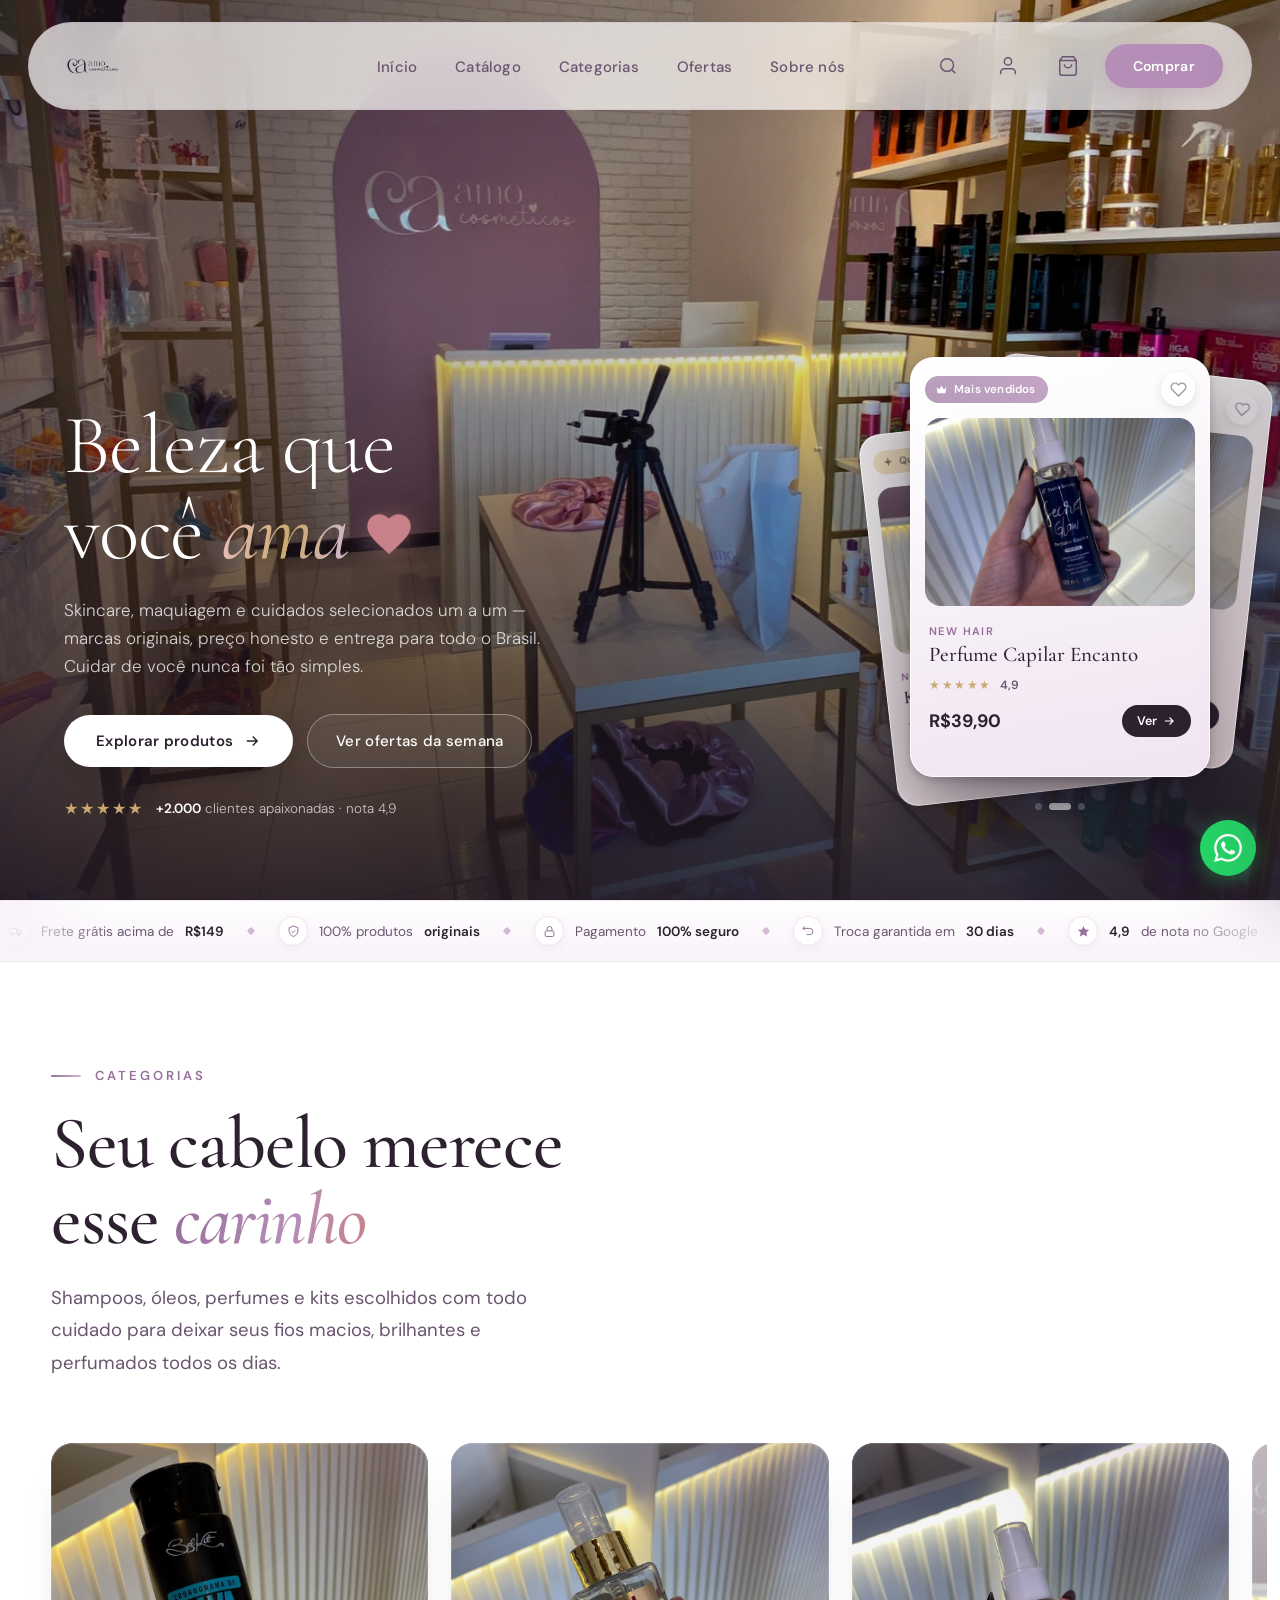
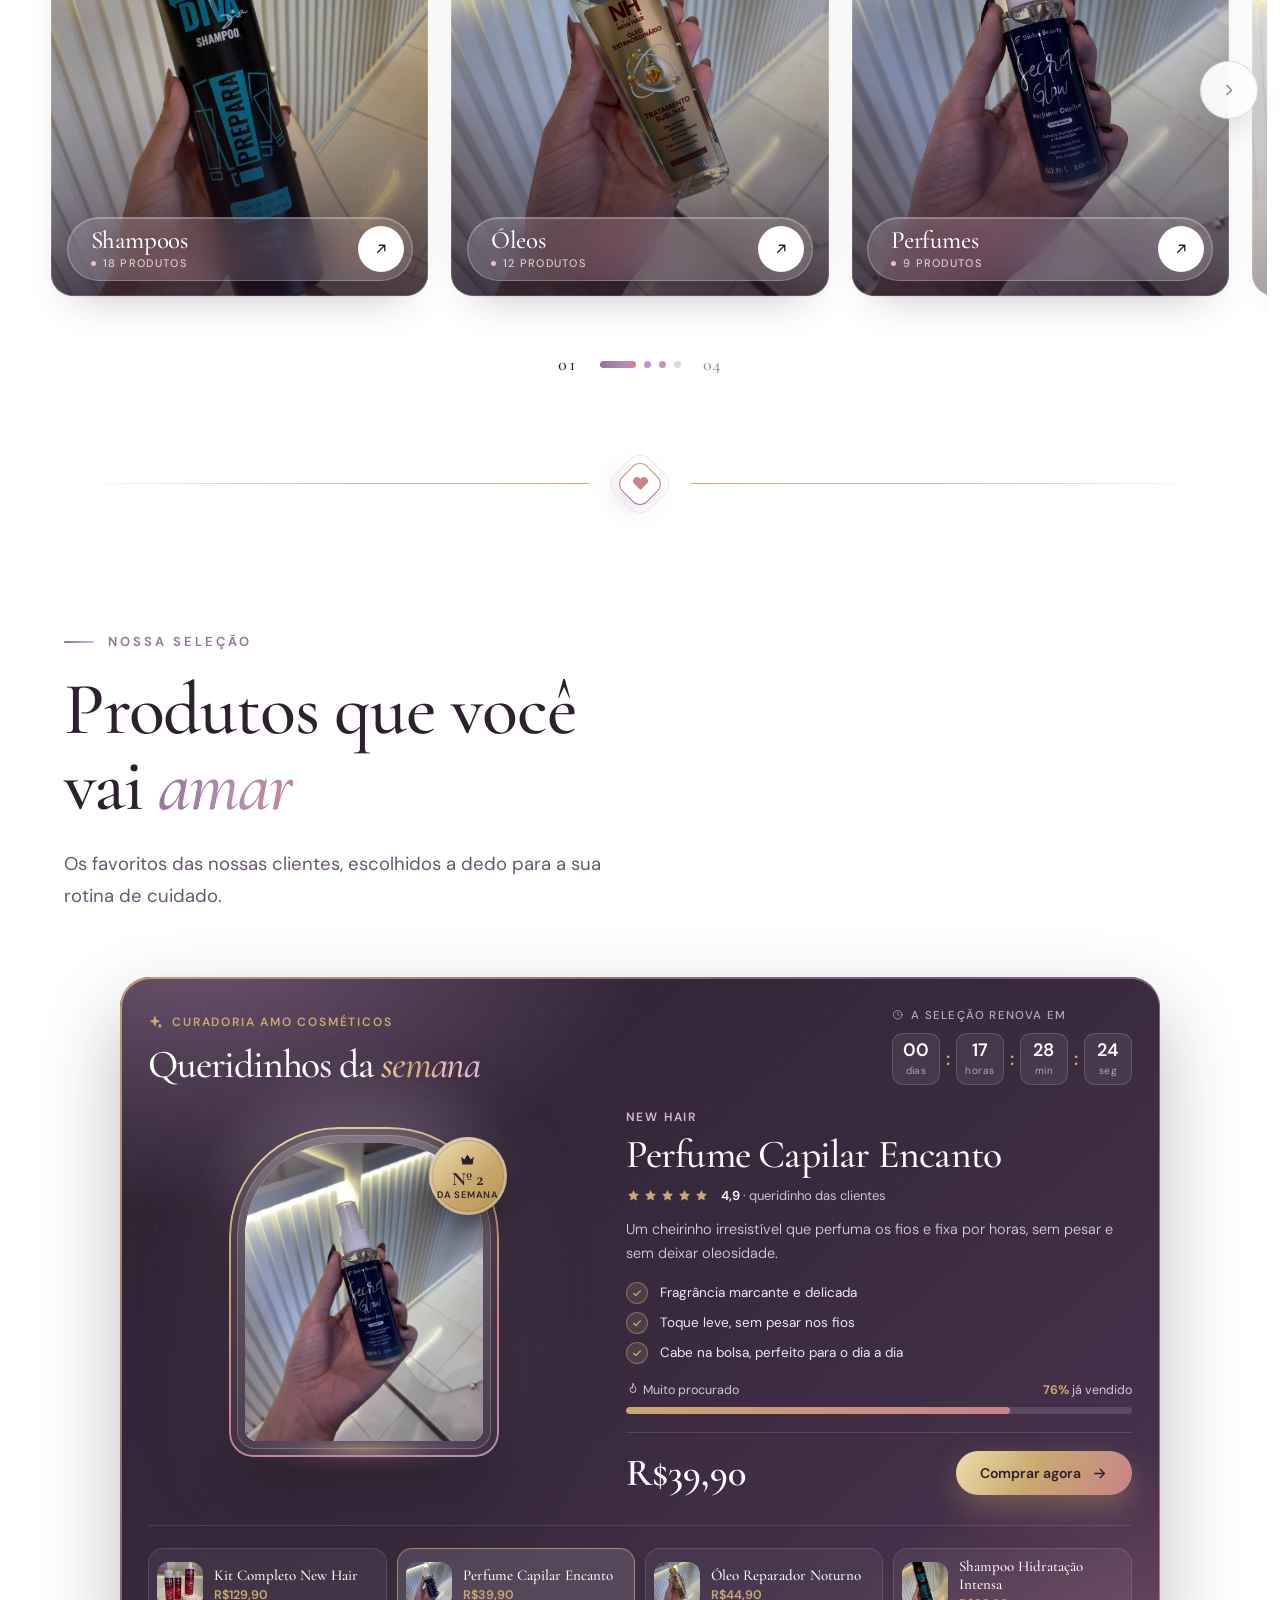
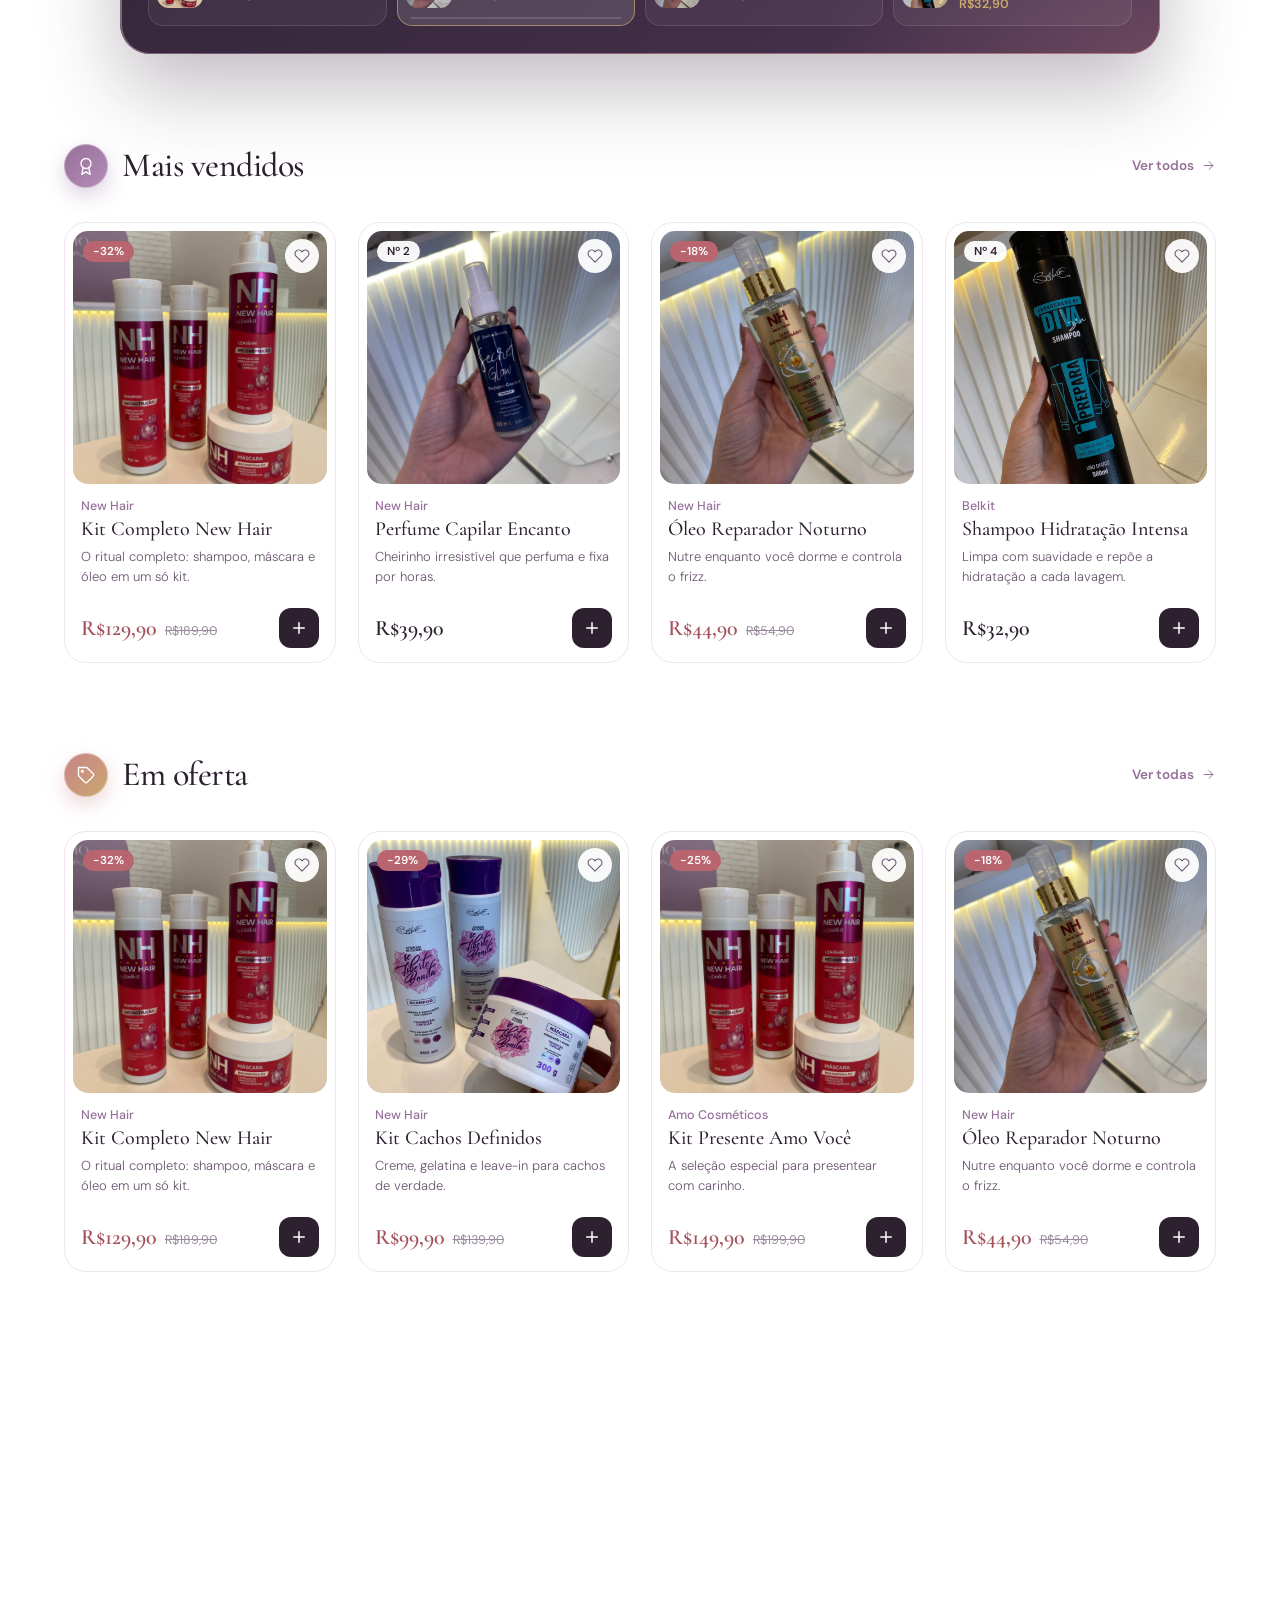
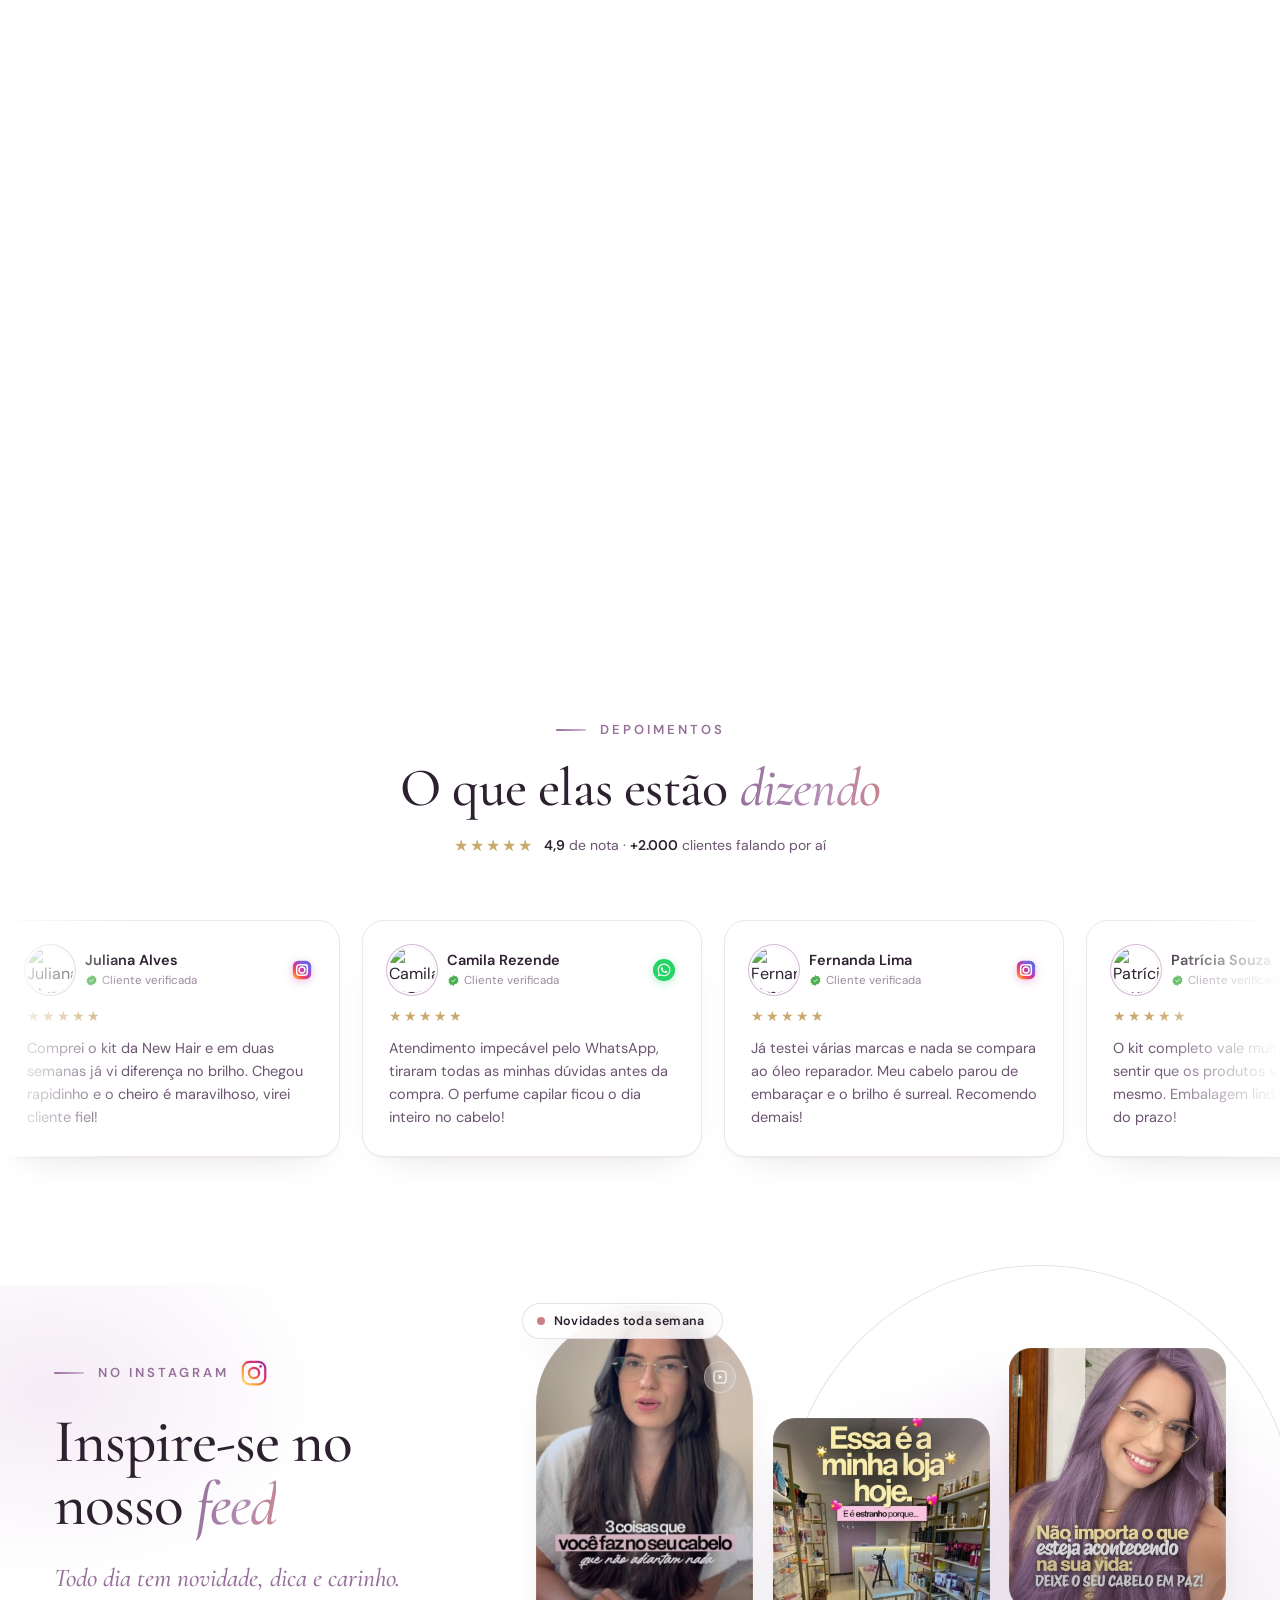
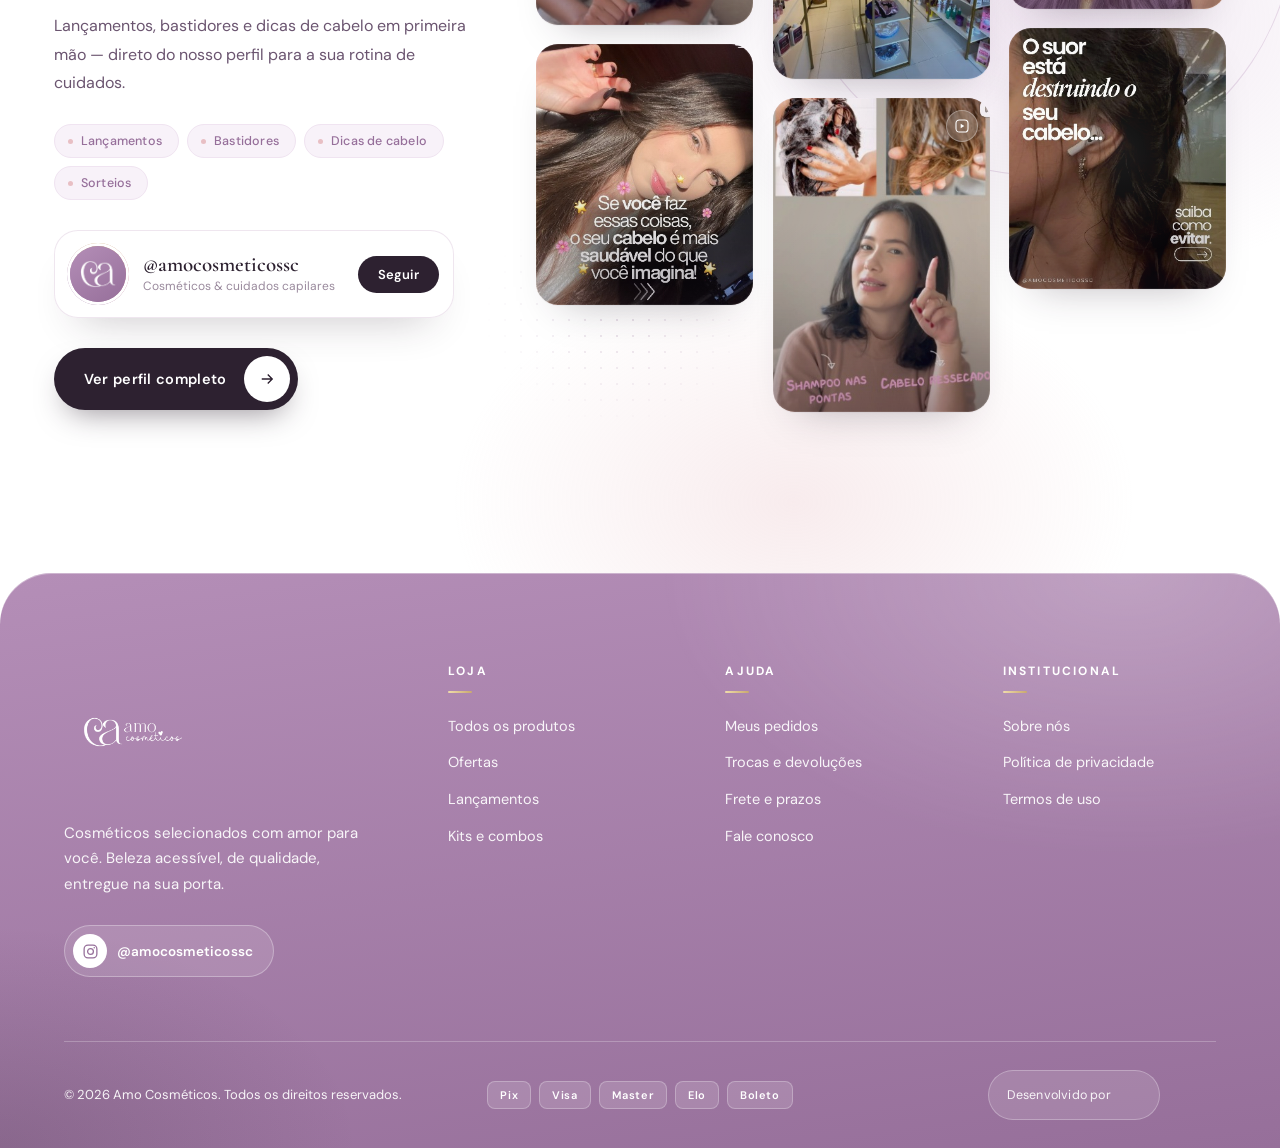
==== commit 6de85dd3: "MVP PRONTO." ====
--- a/index.html
+++ b/index.html
@@ -8,7 +8,8 @@
 <link rel="preconnect" href="https://fonts.gstatic.com" crossorigin>
 <link href="https://fonts.googleapis.com/css2?family=Cormorant+Garamond:ital,wght@0,300;0,400;0,500;0,600;1,300;1,400&family=DM+Sans:ital,opsz,wght@0,9..40,300;0,9..40,400;0,9..40,500;1,9..40,300;1,9..40,400&display=swap" rel="stylesheet">
 <link rel="stylesheet" href="/css/style.css">
-<link rel="stylesheet" href="/css/cart.css"> 
+<link rel="stylesheet" href="/css/cart.css">
+<link rel="stylesheet" href="/css/card.css">
 <link rel="shortcut icon" href="/favicon/favicon.ico" type="image/x-icon">
 </head>
 <body>
@@ -478,195 +479,22 @@
   <div class="prod-sub">
     <div class="prod-sub-head">
       <h3 class="prod-sub-title"><span class="prod-sub-ico"><svg class="ico"><use href="#i-award"/></svg></span> Mais vendidos</h3>
-      <a href="#" class="prod-sub-link">Ver todos <svg class="ico"><use href="#i-arrow"/></svg></a>
-    </div>
-    <div class="prod-grid">
-
-      <article class="pcard">
-        <div class="pcard-frame">
-          <div class="pcard-mat">
-            <div class="pcard-media">
-              <img src="assets/produtos/perfume-capilar.jpeg" alt="Perfume Capilar Encanto" loading="lazy" draggable="false">
-              <span class="pcard-glass" aria-hidden="true"></span>
-              <span class="pcard-tag"><svg class="ico"><use href="#i-award"/></svg>Nº 1</span>
-              <button class="pcard-fav" type="button" aria-label="Favoritar"><svg class="ico"><use href="#i-heart"/></svg></button>
-            </div>
-          </div>
-          <div class="pcard-body">
-            <span class="pcard-brand">New Hair</span>
-            <h4 class="pcard-name">Perfume Capilar Encanto</h4>
-            <p class="pcard-desc">Campeão de recompra: o queridinho que todo mundo volta pra comprar.</p>
-            <div class="pcard-foot">
-              <span class="pcard-price"><span class="now">R$39,90</span></span>
-              <button class="pcard-add" type="button" aria-label="Adicionar à sacola"><svg class="ico"><use href="#i-plus"/></svg></button>
-            </div>
-          </div>
-        </div>
-      </article>
-
-      <article class="pcard">
-        <div class="pcard-frame">
-          <div class="pcard-mat">
-            <div class="pcard-media">
-              <img src="assets/produtos/kit-newhair.jpeg" alt="Kit Completo New Hair" loading="lazy" draggable="false">
-              <span class="pcard-glass" aria-hidden="true"></span>
-              <button class="pcard-fav" type="button" aria-label="Favoritar"><svg class="ico"><use href="#i-heart"/></svg></button>
-            </div>
-          </div>
-          <div class="pcard-body">
-            <span class="pcard-brand">New Hair</span>
-            <h4 class="pcard-name">Kit Completo New Hair</h4>
-            <p class="pcard-desc">O kit mais pedido para transformar a rotina capilar de ponta a ponta.</p>
-            <div class="pcard-foot">
-              <span class="pcard-price"><span class="now">R$129,90</span></span>
-              <button class="pcard-add" type="button" aria-label="Adicionar à sacola"><svg class="ico"><use href="#i-plus"/></svg></button>
-            </div>
-          </div>
-        </div>
-      </article>
-
-      <article class="pcard">
-        <div class="pcard-frame">
-          <div class="pcard-mat">
-            <div class="pcard-media">
-              <img src="assets/produtos/oleos-newhair.jpeg" alt="Óleo Reparador Noturno" loading="lazy" draggable="false">
-              <span class="pcard-glass" aria-hidden="true"></span>
-              <button class="pcard-fav" type="button" aria-label="Favoritar"><svg class="ico"><use href="#i-heart"/></svg></button>
-            </div>
-          </div>
-          <div class="pcard-body">
-            <span class="pcard-brand">New Hair</span>
-            <h4 class="pcard-name">Óleo Reparador Noturno</h4>
-            <p class="pcard-desc">Tratamento noturno que vira rotina obrigatória de cuidado.</p>
-            <div class="pcard-foot">
-              <span class="pcard-price"><span class="now">R$54,90</span></span>
-              <button class="pcard-add" type="button" aria-label="Adicionar à sacola"><svg class="ico"><use href="#i-plus"/></svg></button>
-            </div>
-          </div>
-        </div>
-      </article>
-
-      <article class="pcard">
-        <div class="pcard-frame">
-          <div class="pcard-mat">
-            <div class="pcard-media">
-              <img src="assets/produtos/shampoo-belkit.jpeg" alt="Shampoo Hidratação Intensa" loading="lazy" draggable="false">
-              <span class="pcard-glass" aria-hidden="true"></span>
-              <button class="pcard-fav" type="button" aria-label="Favoritar"><svg class="ico"><use href="#i-heart"/></svg></button>
-            </div>
-          </div>
-          <div class="pcard-body">
-            <span class="pcard-brand">Belkit</span>
-            <h4 class="pcard-name">Shampoo Hidratação Intensa</h4>
-            <p class="pcard-desc">O básico que não pode faltar: limpa e hidrata no mesmo banho.</p>
-            <div class="pcard-foot">
-              <span class="pcard-price"><span class="now">R$32,90</span></span>
-              <button class="pcard-add" type="button" aria-label="Adicionar à sacola"><svg class="ico"><use href="#i-plus"/></svg></button>
-            </div>
-          </div>
-        </div>
-      </article>
-
-    </div>
+      <a href="/catalogo.html" class="prod-sub-link">Ver todos <svg class="ico"><use href="#i-arrow"/></svg></a>
+    </div>
+    <!-- Cards gerados por js/produtos.js (base única de produtos).
+         Para mudar o que aparece aqui, edite js/produtos.js, não este HTML. -->
+    <div class="prod-grid" data-vitrine="mais-vendidos" data-limit="4"></div>
   </div>
 
   <!-- ░░░ EM OFERTA ░░░ -->
   <div class="prod-sub prod-sub--sale">
     <div class="prod-sub-head">
       <h3 class="prod-sub-title"><span class="prod-sub-ico"><svg class="ico"><use href="#i-tag"/></svg></span> Em oferta</h3>
-      <a href="#" class="prod-sub-link">Ver todas <svg class="ico"><use href="#i-arrow"/></svg></a>
-    </div>
-    <div class="prod-grid">
-
-      <article class="pcard pcard--sale">
-        <div class="pcard-frame">
-          <div class="pcard-mat">
-            <div class="pcard-media">
-              <img src="assets/produtos/kit-newhair.jpeg" alt="Kit Completo New Hair" loading="lazy" draggable="false">
-              <span class="pcard-glass" aria-hidden="true"></span>
-              <span class="pcard-tag pcard-tag--sale"><svg class="ico"><use href="#i-tag"/></svg>-32%</span>
-              <button class="pcard-fav" type="button" aria-label="Favoritar"><svg class="ico"><use href="#i-heart"/></svg></button>
-            </div>
-          </div>
-          <div class="pcard-body">
-            <span class="pcard-brand">New Hair</span>
-            <h4 class="pcard-name">Kit Completo New Hair</h4>
-            <p class="pcard-desc">Leve o ritual inteiro pagando bem menos — por tempo limitado.</p>
-            <div class="pcard-foot">
-              <span class="pcard-price"><span class="now">R$129,90</span><span class="old">R$189,90</span></span>
-              <button class="pcard-add" type="button" aria-label="Adicionar à sacola"><svg class="ico"><use href="#i-plus"/></svg></button>
-            </div>
-          </div>
-        </div>
-      </article>
-
-      <article class="pcard pcard--sale">
-        <div class="pcard-frame">
-          <div class="pcard-mat">
-            <div class="pcard-media">
-              <img src="assets/produtos/oleos-newhair.jpeg" alt="Óleo Reparador Noturno" loading="lazy" draggable="false">
-              <span class="pcard-glass" aria-hidden="true"></span>
-              <span class="pcard-tag pcard-tag--sale"><svg class="ico"><use href="#i-tag"/></svg>-18%</span>
-              <button class="pcard-fav" type="button" aria-label="Favoritar"><svg class="ico"><use href="#i-heart"/></svg></button>
-            </div>
-          </div>
-          <div class="pcard-body">
-            <span class="pcard-brand">New Hair</span>
-            <h4 class="pcard-name">Óleo Reparador Noturno</h4>
-            <p class="pcard-desc">Nutrição noturna com desconto para você testar sem medo.</p>
-            <div class="pcard-foot">
-              <span class="pcard-price"><span class="now">R$44,90</span><span class="old">R$54,90</span></span>
-              <button class="pcard-add" type="button" aria-label="Adicionar à sacola"><svg class="ico"><use href="#i-plus"/></svg></button>
-            </div>
-          </div>
-        </div>
-      </article>
-
-      <article class="pcard pcard--sale">
-        <div class="pcard-frame">
-          <div class="pcard-mat">
-            <div class="pcard-media">
-              <img src="assets/produtos/perfume-capilar.jpeg" alt="Perfume Capilar Encanto" loading="lazy" draggable="false">
-              <span class="pcard-glass" aria-hidden="true"></span>
-              <span class="pcard-tag pcard-tag--sale"><svg class="ico"><use href="#i-tag"/></svg>-13%</span>
-              <button class="pcard-fav" type="button" aria-label="Favoritar"><svg class="ico"><use href="#i-heart"/></svg></button>
-            </div>
-          </div>
-          <div class="pcard-body">
-            <span class="pcard-brand">New Hair</span>
-            <h4 class="pcard-name">Perfume Capilar Encanto</h4>
-            <p class="pcard-desc">O cheirinho favorito das clientes, agora com precinho especial.</p>
-            <div class="pcard-foot">
-              <span class="pcard-price"><span class="now">R$34,90</span><span class="old">R$39,90</span></span>
-              <button class="pcard-add" type="button" aria-label="Adicionar à sacola"><svg class="ico"><use href="#i-plus"/></svg></button>
-            </div>
-          </div>
-        </div>
-      </article>
-
-      <article class="pcard pcard--sale">
-        <div class="pcard-frame">
-          <div class="pcard-mat">
-            <div class="pcard-media">
-              <img src="assets/produtos/shampoo-belkit.jpeg" alt="Shampoo Hidratação Intensa" loading="lazy" draggable="false">
-              <span class="pcard-glass" aria-hidden="true"></span>
-              <span class="pcard-tag pcard-tag--sale"><svg class="ico"><use href="#i-tag"/></svg>-15%</span>
-              <button class="pcard-fav" type="button" aria-label="Favoritar"><svg class="ico"><use href="#i-heart"/></svg></button>
-            </div>
-          </div>
-          <div class="pcard-body">
-            <span class="pcard-brand">Belkit</span>
-            <h4 class="pcard-name">Shampoo Hidratação Intensa</h4>
-            <p class="pcard-desc">Reabasteça seu banho gastando menos neste mês.</p>
-            <div class="pcard-foot">
-              <span class="pcard-price"><span class="now">R$27,90</span><span class="old">R$32,90</span></span>
-              <button class="pcard-add" type="button" aria-label="Adicionar à sacola"><svg class="ico"><use href="#i-plus"/></svg></button>
-            </div>
-          </div>
-        </div>
-      </article>
-
-    </div>
+      <a href="/catalogo.html?ofertas=1" class="prod-sub-link">Ver todas <svg class="ico"><use href="#i-arrow"/></svg></a>
+    </div>
+    <!-- Cards gerados por js/produtos.js (base única de produtos).
+         Para mudar o que aparece aqui, edite js/produtos.js, não este HTML. -->
+    <div class="prod-grid" data-vitrine="ofertas" data-limit="4"></div>
   </div>
 </section>
 
@@ -1010,7 +838,7 @@
 
     <!-- Lado texto -->
     <div class="insta-text">
-      <span class="insta-eyebrow" data-insta-reveal style="--d:.05s">No Instagram</span>
+      <span class="insta-eyebrow" data-insta-reveal style="--d:.05s">No Instagram<svg class="insta-eyebrow-ico" viewBox="0 0 24 24" aria-hidden="true"><use href="#i-ig-grad"/></svg></span>
       <h2 class="insta-title" id="instaTitle" data-insta-reveal style="--d:.15s">Inspire-se no<br>nosso <i>feed</i></h2>
       <p class="insta-lead" data-insta-reveal style="--d:.25s">Todo dia tem novidade, dica e carinho.</p>
       <p class="insta-body" data-insta-reveal style="--d:.35s">Lançamentos, bastidores e dicas de cabelo em primeira mão — direto do nosso perfil para a sua rotina de cuidados.</p>
@@ -1048,11 +876,11 @@
          FEED DO INSTAGRAM  (3 colunas escalonadas)
 
          Coluna 1:  [REEL 1 — moldura em arco]
-                    [POST 1 — quadrado]
-         Coluna 2:  [POST 2 — quadrado]
+                    [POST 1]
+         Coluna 2:  [POST 2]
                     [REEL 2 — moldura vertical]
-         Coluna 3:  [POST 3 — quadrado]
-                    [POST 4 — quadrado]
+         Coluna 3:  [POST 3]
+                    [POST 4]
 
          COMO EDITAR (em cada item abaixo, só 2 coisas):
            1) href="..."  → LINK da publicação no Instagram
@@ -1060,8 +888,12 @@
          Opcional: o título da legenda (<b>…</b>) e o alt da imagem.
 
          Formato ideal dos prints:
-           • REEL → vertical (4:5 ou 9:16)
-           • POST → quadrado 1:1  (ex.: 1080×1080)
+           • REEL → vertical 9:13  (ex.: 1080×1560)
+                    um print 9:16 também serve, só corta um pouco embaixo
+           • POST → retrato 5:6    (ex.: 1080×1296)
+                    1:1 e 4:5 também servem, só cortam um pouco
+         Quer outra proporção? Mude --insta-ratio-reel e --insta-ratio-post
+         no CSS (bloco ".insta").
          ═══════════════════════════════════════════════════════════ -->
     <div class="insta-feed" id="instaFeed">
 
@@ -1242,51 +1074,81 @@
 
 <!-- FOOTER -->
 <footer class="footer">
-  <div class="footer-top">
-    <div class="footer-brand">
-      <span class="nav-monogram" style="color:var(--lilas)">Ca</span>
-      <p>Cosméticos selecionados com amor para você. Beleza acessível, de qualidade, entregue na sua porta.</p>
-    </div>
-    <div class="footer-col">
-      <h5>Loja</h5>
-      <a href="#">Todos os produtos</a>
-      <a href="#">Ofertas</a>
-      <a href="#">Lançamentos</a>
-      <a href="#">Kits e combos</a>
-    </div>
-    <div class="footer-col">
-      <h5>Ajuda</h5>
-      <a href="#">Meus pedidos</a>
-      <a href="#">Trocas e devoluções</a>
-      <a href="#">Frete e prazos</a>
-      <a href="#">Fale conosco</a>
-    </div>
-    <div class="footer-col">
-      <h5>Institucional</h5>
-      <a href="#">Sobre nós</a>
-      <a href="#">Política de privacidade</a>
-      <a href="#">Termos de uso</a>
-    </div>
-  </div>
-  <div class="footer-bottom">
-    <span class="footer-copy">© 2026 Amo Cosméticos. Todos os direitos reservados.</span>
-    <div class="footer-payments">
-      <span class="pay-badge">Pix</span>
-      <span class="pay-badge">Visa</span>
-      <span class="pay-badge">Master</span>
-      <span class="pay-badge">Elo</span>
-      <span class="pay-badge">Boleto</span>
-    </div>
+  <div class="ft-inner">
+
+    <div class="ft-top">
+      <div class="ft-brand">
+        <a href="#" class="ft-logo" aria-label="Amo Cosméticos — ir para o início"></a>
+        <p class="ft-tagline">Cosméticos selecionados com amor para você. Beleza acessível, de qualidade, entregue na sua porta.</p>
+        <a href="https://www.instagram.com/amocosmeticossc/" target="_blank" rel="noopener noreferrer" class="ft-social" aria-label="Instagram @amocosmeticossc (abre em nova aba)">
+          <span class="ft-social-ico" aria-hidden="true">
+            <svg viewBox="0 0 24 24"><rect x="3" y="3" width="18" height="18" rx="5.5"/><circle cx="12" cy="12" r="4.1"/><circle class="ft-social-dot" cx="17.3" cy="6.7" r="1.1"/></svg>
+          </span>
+          <span>@amocosmeticossc</span>
+        </a>
+      </div>
+
+      <nav class="ft-col" aria-label="Loja">
+        <h3 class="ft-title">Loja</h3>
+        <ul class="ft-links">
+          <li><a href="#">Todos os produtos</a></li>
+          <li><a href="#">Ofertas</a></li>
+          <li><a href="#">Lançamentos</a></li>
+          <li><a href="#">Kits e combos</a></li>
+        </ul>
+      </nav>
+
+      <nav class="ft-col" aria-label="Ajuda">
+        <h3 class="ft-title">Ajuda</h3>
+        <ul class="ft-links">
+          <li><a href="#">Meus pedidos</a></li>
+          <li><a href="#">Trocas e devoluções</a></li>
+          <li><a href="#">Frete e prazos</a></li>
+          <li><a href="#">Fale conosco</a></li>
+        </ul>
+      </nav>
+
+      <nav class="ft-col" aria-label="Institucional">
+        <h3 class="ft-title">Institucional</h3>
+        <ul class="ft-links">
+          <li><a href="#">Sobre nós</a></li>
+          <li><a href="#">Política de privacidade</a></li>
+          <li><a href="#">Termos de uso</a></li>
+        </ul>
+      </nav>
+    </div>
+
+    <div class="ft-bottom">
+      <span class="ft-copy">© 2026 Amo Cosméticos. Todos os direitos reservados.</span>
+
+      <div class="ft-payments" aria-label="Formas de pagamento">
+        <span class="ft-pay">Pix</span>
+        <span class="ft-pay">Visa</span>
+        <span class="ft-pay">Master</span>
+        <span class="ft-pay">Elo</span>
+        <span class="ft-pay">Boleto</span>
+      </div>
+
+      <div class="ft-credit">
+        <span class="ft-credit-txt">Desenvolvido por</span>
+        <a href="#" class="ft-credit-link" target="_blank" rel="noopener noreferrer" aria-label="InCode">
+        
+          <img src="assets/logos/logo_incode.png" alt="InCode" class="ft-credit-logo" loading="lazy" decoding="async" draggable="false">
+        </a>
+      </div>
+    </div>
+
   </div>
 </footer>
 
 <!-- WHATSAPP -->
-<button class="whatsapp-float" aria-label="Falar no WhatsApp">
+<a class="whatsapp-float" href="https://wa.me/5584981291807?text=Ol%C3%A1%2C%20Amo%20Cosm%C3%A9ticos%21%20%F0%9F%92%9C%20Vim%20pelo%20site%20e%20gostaria%20de%20tirar%20uma%20d%C3%BAvida%20sobre%20os%20produtos." target="_blank" rel="noopener" aria-label="Falar no WhatsApp">
   <svg viewBox="0 0 24 24" fill="currentColor"><path d="M17.472 14.382c-.297-.149-1.758-.867-2.03-.967-.273-.099-.471-.148-.67.15-.197.297-.767.966-.94 1.164-.173.199-.347.223-.644.075-.297-.15-1.255-.463-2.39-1.475-.883-.788-1.48-1.761-1.653-2.059-.173-.297-.018-.458.13-.606.134-.133.298-.347.446-.52.149-.174.198-.298.298-.497.099-.198.05-.371-.025-.52-.075-.149-.669-1.612-.916-2.207-.242-.579-.487-.5-.669-.51-.173-.008-.371-.01-.57-.01-.198 0-.52.074-.792.372-.272.297-1.04 1.016-1.04 2.479 0 1.462 1.065 2.875 1.213 3.074.149.198 2.096 3.2 5.077 4.487.709.306 1.262.489 1.694.625.712.227 1.36.195 1.871.118.571-.085 1.758-.719 2.006-1.413.248-.694.248-1.289.173-1.413-.074-.124-.272-.198-.57-.347m-5.421 7.403h-.004a9.87 9.87 0 0 1-5.031-1.378l-.361-.214-3.741.982.998-3.648-.235-.374a9.86 9.86 0 0 1-1.51-5.26c.001-5.45 4.436-9.884 9.888-9.884 2.64 0 5.122 1.03 6.988 2.898a9.825 9.825 0 0 1 2.893 6.994c-.003 5.45-4.437 9.884-9.885 9.884m8.413-18.297A11.815 11.815 0 0 0 12.05 0C5.495 0 .16 5.335.157 11.892c0 2.096.547 4.142 1.588 5.945L.057 24l6.305-1.654a11.882 11.882 0 0 0 5.683 1.448h.005c6.554 0 11.89-5.335 11.893-11.893a11.821 11.821 0 0 0-3.48-8.413z"/></svg>
-</button>
-
+</a>
+
+<script src="/js/produtos.js"></script>
 <script src="/js/script.js"></script>
-<script src="/js/cart.js"></script>  
+<script src="/js/cart.js"></script>
 <script src="/js/search.js" defer></script>
 <script src="/js/account.js" defer></script>
 </body>
--- a/css/style.css
+++ b/css/style.css
@@ -2191,287 +2191,8 @@
 
 
 /* ══════════════════════════════════════════════
-   VITRINES: Mais vendidos / Em oferta
-   Cada produto = um "frasco de perfumaria":
-   ombro em arco, contorno perolado, gota dourada no topo,
-   foto em arco com filete gravado e rótulo centralizado.
+   VITRINES (cards de produto): ficam em css/card.css
    ══════════════════════════════════════════════ */
-.prod-grid {
-  --pg-gap: 26px;
-  display: grid;
-  grid-template-columns: repeat(4, 1fr);
-  gap: 44px var(--pg-gap);             /* espaço para a gota do topo */
-}
-
-.pcard {
-  /* paleta do frasco (o Em oferta troca só estas variáveis) */
-  --pc-edge: conic-gradient(from 200deg, #f3e2b6, var(--gold), var(--rose-soft), var(--lilas-light), #fff 62%, var(--lilas-light), #f3e2b6);
-  --pc-pearl: #fbf7fb;
-  --pc-tint: var(--lilas-whisper);
-  --pc-accent: var(--lilas-deep);
-  --pc-glow: rgba(150, 111, 154, .22);
-  position: relative;
-  cursor: pointer;
-  container-type: inline-size;       /* permite o arco perfeito (50cqw = meia largura) */
-}
-.pcard--sale {
-  --pc-edge: conic-gradient(from 200deg, #f3e2b6, var(--gold), var(--rose), var(--rose-soft), #fff 62%, var(--rose-soft), #f3e2b6);
-  --pc-pearl: #fdf8f8;
-  --pc-tint: var(--rose-whisper);
-  --pc-accent: #b8656f;
-  --pc-glow: rgba(201, 130, 138, .24);
-}
-
-/* ── o frasco ── */
-.pcard-frame {
-  position: relative;
-  height: 100%;
-  display: flex;
-  flex-direction: column;
-  padding: 9px 9px 0;
-  border-radius: 50cqw 50cqw 28px 28px;   /* ombro em arco */
-  background:
-    radial-gradient(120% 60% at 50% 0%, #fff 0%, transparent 70%),
-    linear-gradient(180deg, var(--pc-pearl), #fff 55%, var(--pc-tint));
-  box-shadow:
-    0 1px 0 rgba(255, 255, 255, .9) inset,
-    0 18px 40px -18px var(--pc-glow),
-    0 2px 6px rgba(45, 33, 48, .04);
-  transition: transform .5s var(--ease), box-shadow .5s var(--ease);
-}
-/* contorno perolado (madrepérola) */
-.pcard-frame::before {
-  content: "";
-  position: absolute;
-  inset: 0;
-  z-index: 3;
-  pointer-events: none;
-  border-radius: inherit;
-  padding: 1.5px;
-  background: var(--pc-edge);
-  -webkit-mask: linear-gradient(#000 0 0) content-box, linear-gradient(#000 0 0);
-          mask: linear-gradient(#000 0 0) content-box, linear-gradient(#000 0 0);
-  -webkit-mask-composite: xor;
-          mask-composite: exclude;
-}
-
-.pcard:hover .pcard-frame {
-  transform: translateY(-6px);
-  box-shadow:
-    0 1px 0 rgba(255, 255, 255, .9) inset,
-    0 30px 50px -20px var(--pc-glow),
-    0 2px 6px rgba(45, 33, 48, .05);
-}
-
-/* ── janela da foto ── */
-.pcard-mat {
-  border-radius: calc(50cqw - 9px) calc(50cqw - 9px) 20px 20px;
-  overflow: hidden;
-}
-.pcard-media {
-  position: relative;
-  overflow: hidden;
-  aspect-ratio: 4 / 5;
-  border-radius: inherit;
-  background: var(--lilas-ghost);
-}
-.pcard-media img {
-  width: 100%;
-  height: 100%;
-  object-fit: cover;
-  display: block;
-  transition: transform 1s var(--ease);
-}
-.pcard:hover .pcard-media img { transform: scale(1.05); }
-
-/* filete gravado no vidro, acompanhando o arco */
-.pcard-media::after {
-  content: "";
-  position: absolute;
-  inset: 9px;
-  z-index: 1;
-  pointer-events: none;
-  border-radius: calc(50cqw - 18px) calc(50cqw - 18px) 13px 13px;
-  border: 1px solid rgba(255, 255, 255, .72);
-  box-shadow: 0 0 0 1px rgba(201, 169, 110, .18);
-}
-
-/* reflexo de vidro + brilho que passa no hover */
-.pcard-glass {
-  position: absolute;
-  inset: 0;
-  pointer-events: none;
-  overflow: hidden;
-  background:
-    linear-gradient(118deg, rgba(255, 255, 255, .34) 0%, rgba(255, 255, 255, 0) 30%),
-    linear-gradient(0deg, rgba(45, 33, 48, .22), transparent 34%);
-}
-.pcard-glass::after {
-  content: "";
-  position: absolute;
-  inset: 0;
-  background: linear-gradient(115deg, transparent 40%, rgba(255, 255, 255, .45) 50%, transparent 60%);
-  transform: translateX(-130%);
-  transition: transform 1s var(--ease);
-}
-.pcard:hover .pcard-glass::after { transform: translateX(130%); }
-
-/* selo (Nº 1 / -32%) e coração, apoiados na base da foto */
-.pcard-tag {
-  position: absolute;
-  left: 18px;
-  bottom: 18px;
-  z-index: 2;
-  display: inline-flex;
-  align-items: center;
-  gap: 6px;
-  padding: 6px 12px 6px 9px;
-  border-radius: 999px;
-  font-family: var(--sans);
-  font-size: 11.5px;
-  font-weight: 600;
-  color: var(--plum);
-  background: rgba(255, 255, 255, .92);
-  -webkit-backdrop-filter: blur(6px);
-          backdrop-filter: blur(6px);
-  box-shadow: 0 4px 14px rgba(45, 33, 48, .14);
-}
-.pcard-tag .ico { font-size: 13px; color: var(--gold); }
-.pcard-tag--sale { color: #fff; background: linear-gradient(120deg, var(--rose), #b8656f); }
-.pcard-tag--sale .ico { color: #fff; }
-
-.pcard-fav {
-  position: absolute;
-  right: 18px;
-  bottom: 18px;
-  z-index: 2;
-  width: 34px;
-  height: 34px;
-  border: none;
-  border-radius: 50%;
-  cursor: pointer;
-  display: grid;
-  place-items: center;
-  font-size: 16px;
-  color: var(--pc-accent);
-  background: rgba(255, 255, 255, .92);
-  -webkit-backdrop-filter: blur(6px);
-          backdrop-filter: blur(6px);
-  box-shadow: 0 4px 14px rgba(45, 33, 48, .14);
-  transition: transform .2s, color .2s, background .2s;
-}
-.pcard-fav:hover { transform: scale(1.1); color: var(--rose); }
-.pcard-fav:focus-visible,
-.pcard-add:focus-visible { outline: 2px solid var(--gold); outline-offset: 2px; }
-.pcard-fav.is-fav { color: var(--rose); background: var(--rose-whisper); }
-.pcard-fav.is-fav .ico { fill: var(--rose); }
-
-/* ── rótulo ── */
-.pcard-body {
-  display: flex;
-  flex-direction: column;
-  align-items: center;
-  flex: 1;
-  padding: 18px 12px 16px;
-  text-align: center;
-}
-.pcard-brand {
-  font-family: var(--serif);
-  font-style: italic;
-  font-size: 15px;
-  font-weight: 500;
-  color: var(--pc-accent);
-  margin-bottom: 2px;
-}
-.pcard-name {
-  font-family: var(--serif);
-  font-size: 21px;
-  font-weight: 500;
-  line-height: 1.15;
-  color: var(--ink);
-  margin-bottom: 8px;
-  text-wrap: balance;
-}
-.pcard-desc {
-  font-family: var(--sans);
-  font-size: 13px;
-  font-weight: 300;
-  line-height: 1.55;
-  color: var(--ink-secondary);
-  margin-bottom: 16px;
-  max-width: 30ch;
-}
-.pcard-foot {
-  position: relative;
-  margin-top: auto;
-  width: 100%;
-  display: flex;
-  align-items: center;
-  justify-content: space-between;
-  gap: 10px;
-  padding-top: 14px;
-  border-top: 1px solid rgba(201, 169, 110, .35);
-}
-/* pequeno losango dourado no centro do filete */
-.pcard-foot::before {
-  content: "";
-  position: absolute;
-  top: -4px;
-  left: 50%;
-  width: 7px;
-  height: 7px;
-  transform: translateX(-50%) rotate(45deg);
-  background: var(--gold);
-  box-shadow: 0 0 0 3px var(--pc-tint);
-}
-.pcard-price { display: flex; align-items: baseline; flex-wrap: wrap; gap: 7px; text-align: left; }
-.pcard-price .now { font-family: var(--serif); font-size: 23px; font-weight: 600; line-height: 1; color: var(--ink); }
-.pcard-price .old { font-family: var(--sans); font-size: 12.5px; color: var(--ink-muted); text-decoration: line-through; }
-.pcard--sale .pcard-price .now { color: #a4505b; }
-
-.pcard-add {
-  flex: none;
-  width: 40px;
-  height: 40px;
-  border: none;
-  border-radius: 50%;
-  cursor: pointer;
-  display: grid;
-  place-items: center;
-  font-size: 18px;
-  color: #fff;
-  background: linear-gradient(140deg, var(--lilas), var(--lilas-deep));
-  box-shadow: 0 6px 16px rgba(150, 111, 154, .32), inset 0 0 0 1px rgba(255, 255, 255, .3);
-  transition: transform .2s, box-shadow .2s;
-}
-.pcard-add .ico { stroke-width: 2; }
-.pcard--sale .pcard-add {
-  background: linear-gradient(140deg, var(--rose), #b8656f);
-  box-shadow: 0 6px 16px rgba(201, 130, 138, .34), inset 0 0 0 1px rgba(255, 255, 255, .3);
-}
-.pcard-add:hover { transform: scale(1.08); }
-
-/* ── responsivo das vitrines ── */
-@media (max-width: 1020px) {
-  .prod-grid { grid-template-columns: repeat(2, 1fr); }
-}
-@media (max-width: 560px) {
-  .prod-grid { --pg-gap: 14px; row-gap: 34px; }
-  .pcard-frame { padding: 6px 6px 0; border-radius: 50cqw 50cqw 20px 20px; }
-  .pcard-mat { border-radius: calc(50cqw - 6px) calc(50cqw - 6px) 15px 15px; }
-  .pcard-media::after { inset: 6px; border-radius: calc(50cqw - 12px) calc(50cqw - 12px) 10px 10px; }
-  .pcard-tag { left: 10px; bottom: 10px; font-size: 10.5px; padding: 5px 9px 5px 7px; }
-  .pcard-fav { right: 10px; bottom: 10px; width: 30px; height: 30px; font-size: 14px; }
-  .pcard-body { padding: 14px 6px 12px; }
-  .pcard-brand { font-size: 13.5px; }
-  .pcard-name { font-size: 17px; }
-  .pcard-desc { font-size: 12px; }
-  .pcard-price .now { font-size: 19px; }
-  .pcard-add { width: 34px; height: 34px; font-size: 16px; }
-}
-@media (prefers-reduced-motion: reduce) {
-  .pcard-frame, .pcard-frame::after, .pcard-media img, .pcard-frame, .pcard-media img, .pcard-glass::after { transition: none !important; }
-}
 
 
 /* ══════════════════════════════════════════════
@@ -3096,10 +2817,17 @@
   --insta-spring: cubic-bezier(0.34, 1.32, 0.64, 1);
   --insta-gap: clamp(12px, 1.5vw, 20px);
   --insta-stagger: 0.12s;
+
+  /* ►►► PROPORÇÃO DAS MOLDURAS — ajuste aqui se quiser mais alta/baixa ◄◄◄
+     REEL: 9 / 16 = vertical real do Instagram (mais alta)
+     POST: 1 / 1 = quadrado · 4 / 5 = retrato do feed */
+  --insta-ratio-reel: 9 / 13;
+  --insta-ratio-post: 5 / 6;
+
   position: relative;
   isolation: isolate;
   background: var(--white);
-  padding: clamp(16px, 3vw, 48px) clamp(24px, 5vw, 80px) clamp(80px, 10vw, 140px);
+  padding: clamp(16px, 3vw, 48px) clamp(20px, 4.2vw, 72px) clamp(80px, 10vw, 140px);
   overflow-x: clip;
 }
 
@@ -3116,12 +2844,12 @@
 }
 
 .insta-inner {
-  max-width: 1280px;
+  max-width: 1360px;
   margin: 0 auto;
   display: grid;
-  grid-template-columns: minmax(0, 0.84fr) minmax(0, 1.16fr);
+  grid-template-columns: minmax(0, 0.76fr) minmax(0, 1.24fr);
   align-items: center;
-  gap: clamp(40px, 6vw, 96px);
+  gap: clamp(32px, 4.6vw, 72px);
 }
 
 /* ── Entrada no scroll (ativada via JS) ── */
@@ -3179,7 +2907,9 @@
 
 .insta-eyebrow {
   position: relative;
-  display: inline-block;
+  display: inline-flex;
+  align-items: center;
+  gap: 10px;
   padding-left: 44px;
   margin-bottom: 22px;
   font-family: var(--sans);
@@ -3188,6 +2918,13 @@
   letter-spacing: 3px;
   text-transform: uppercase;
   color: var(--lilas-deep);
+}
+
+/* logo do Instagram ao lado do título (gradiente oficial) */
+.insta-eyebrow-ico {
+  flex: none;
+  width: 30px;
+  height: 30px;
 }
 
 .insta-eyebrow::before {
@@ -3599,8 +3336,13 @@
   transition: opacity 0.7s var(--insta-ease);
 }
 
-.insta-post--tall .insta-post-media { aspect-ratio: 4 / 5; }
-.insta-post--sq .insta-post-media   { aspect-ratio: 1 / 1; }
+/* REEL (--tall) = moldura vertical · POST (--sq) = moldura de post
+   (as proporções vêm das variáveis --insta-ratio-* lá no bloco ".insta") */
+.insta-post--tall .insta-post-media { aspect-ratio: var(--insta-ratio-reel); }
+.insta-post--sq .insta-post-media   { aspect-ratio: var(--insta-ratio-post); }
+
+/* reels: foca na parte de cima do print (rostos/produto ficam mais completos) */
+.insta-post--tall .insta-post-media img { object-position: 50% 30%; }
 
 /* cortina lilás que se recolhe na entrada */
 .insta-post-media::before {
@@ -3905,11 +3647,16 @@
   }
 }
 
-/* dispositivos sem hover: legenda sempre visível e compacta */
+/* dispositivos sem hover: legenda sempre visível + feedback ao tocar */
 @media (hover: none) {
   .insta-post-cap {
     opacity: 1;
     transform: none;
+  }
+
+  .insta-post:active {
+    transform: scale(0.985);
+    transition-duration: 0.2s;
   }
 }
 
@@ -3933,7 +3680,7 @@
 
   .insta-feed {
     width: 100%;
-    max-width: 680px;
+    max-width: 760px;
     margin-inline: auto;
   }
 
@@ -3947,12 +3694,25 @@
     grid-template-columns: repeat(2, minmax(0, 1fr));
   }
 
-  .insta-col:nth-of-type(3) {
-    display: none;
+  /* mobile: sem parallax; nenhuma publicação some */
+  .insta-col:nth-of-type(n) {
+    translate: none;
   }
 
   .insta-col:nth-of-type(2) {
     margin-top: 40px;
+  }
+
+  /* coluna 3 vira uma linha embaixo, com POST 3 e POST 4 lado a lado */
+  .insta-col:nth-of-type(3) {
+    grid-column: 1 / -1;
+    flex-direction: row;
+    margin-top: 0;
+  }
+
+  .insta-col:nth-of-type(3) .insta-post {
+    flex: 1 1 0;
+    min-width: 0;
   }
 
   .insta-post {
@@ -4380,87 +4140,316 @@
 
 
 .footer {
-  padding: clamp(48px, 6vw, 72px) clamp(24px, 5vw, 80px) 32px;
+  --ft-line: rgba(255, 255, 255, 0.24);
+  --ft-text: rgba(255, 255, 255, 0.92);
+  --ft-ease: cubic-bezier(0.4, 0, 0.2, 1);
+  position: relative;
+  isolation: isolate;
+  overflow: hidden;
+  padding: clamp(64px, 7vw, 104px) clamp(24px, 5vw, 80px) 28px;
+  color: var(--white);
+  background: linear-gradient(172deg, var(--lilas) 0%, var(--lilas-deep) 100%);
+  border-radius: clamp(28px, 4vw, 56px) clamp(28px, 4vw, 56px) 0 0;
+  box-shadow: inset 0 1px 0 rgba(255, 255, 255, 0.35);
+}
+
+.footer::before {
+  content: "";
+  position: absolute;
+  inset: 0;
+  z-index: -1;
+  pointer-events: none;
+  background:
+    radial-gradient(52% 70% at 88% 0%, rgba(255, 255, 255, 0.22), transparent 70%),
+    radial-gradient(40% 55% at 0% 100%, rgba(45, 33, 48, 0.18), transparent 70%);
+}
+
+.footer a:focus-visible {
+  outline: 2px solid var(--white);
+  outline-offset: 4px;
+  border-radius: 6px;
+}
+
+.ft-inner {
   max-width: 1280px;
   margin: 0 auto;
 }
 
-.footer-top {
+/* ── topo ── */
+.ft-top {
   display: grid;
-  grid-template-columns: 1.5fr 1fr 1fr 1fr;
-  gap: 48px;
-  padding-bottom: 40px;
-  border-bottom: 1px solid var(--lilas-ghost);
-}
-
-.footer-brand .nav-monogram {
-  font-size: 32px;
-  margin-bottom: 12px;
+  grid-template-columns: minmax(0, 1.5fr) repeat(3, minmax(0, 1fr));
+  gap: clamp(36px, 5vw, 72px);
+  padding-bottom: clamp(40px, 5vw, 64px);
+  border-bottom: 1px solid var(--ft-line);
+}
+
+.ft-logo {
   display: block;
-}
-
-.footer-brand p {
+  width: clamp(360px, 36vw, 500px);
+  height: clamp(108px, 10.8vw, 150px);
+  margin-bottom: 20px;
+  background-color: var(--white);
+  -webkit-mask: var(--logo-src) left center / contain no-repeat;
+          mask: var(--logo-src) left center / contain no-repeat;
+  transition: opacity 0.3s;
+}
+
+.ft-logo:hover {
+  opacity: 0.85;
+}
+
+.ft-tagline {
+  max-width: 340px;
+  margin-bottom: 28px;
+  font-family: var(--sans);
+  font-size: 15px;
+  font-weight: 400;
+  line-height: 1.7;
+  color: var(--ft-text);
+}
+
+.ft-social {
+  display: inline-flex;
+  align-items: center;
+  gap: 10px;
+  padding: 8px 20px 8px 8px;
+  font-family: var(--sans);
+  font-size: 13.5px;
+  font-weight: 600;
+  letter-spacing: 0.2px;
+  text-decoration: none;
+  color: var(--white);
+  background: rgba(255, 255, 255, 0.12);
+  border: 1px solid rgba(255, 255, 255, 0.3);
+  border-radius: 999px;
+  transition: background 0.3s var(--ft-ease),
+              color 0.3s var(--ft-ease),
+              transform 0.3s var(--ft-ease);
+}
+
+.ft-social-ico {
+  display: grid;
+  place-items: center;
+  width: 34px;
+  height: 34px;
+  border-radius: 50%;
+  color: var(--lilas-deep);
+  background: var(--white);
+  transition: background 0.3s var(--ft-ease), color 0.3s var(--ft-ease);
+}
+
+.ft-social-ico svg {
+  width: 17px;
+  height: 17px;
+  fill: none;
+  stroke: currentColor;
+  stroke-width: 1.8;
+  stroke-linecap: round;
+  stroke-linejoin: round;
+}
+
+.ft-social-ico .ft-social-dot {
+  fill: currentColor;
+  stroke: none;
+}
+
+.ft-social:hover {
+  color: var(--plum);
+  background: var(--white);
+  transform: translateY(-2px);
+}
+
+.ft-social:hover .ft-social-ico {
+  color: var(--white);
+  background: var(--lilas-deep);
+}
+
+/* ── colunas de links ── */
+.ft-title {
+  position: relative;
+  padding-bottom: 14px;
+  margin-bottom: 22px;
+  font-family: var(--sans);
+  font-size: 12px;
+  font-weight: 700;
+  letter-spacing: 2.2px;
+  text-transform: uppercase;
+  color: var(--white);
+}
+
+.ft-title::after {
+  content: "";
+  position: absolute;
+  left: 0;
+  bottom: 0;
+  width: 24px;
+  height: 2px;
+  border-radius: 2px;
+  background: linear-gradient(90deg, #f0dcab, var(--gold));
+}
+
+.ft-links {
+  display: flex;
+  flex-direction: column;
+  gap: 13px;
+  list-style: none;
+}
+
+.ft-links a {
+  display: inline-block;
+  padding-bottom: 3px;
+  font-family: var(--sans);
+  font-size: 14.5px;
+  font-weight: 400;
+  line-height: 1.3;
+  text-decoration: none;
+  color: var(--ft-text);
+  background: linear-gradient(currentColor, currentColor) left bottom / 0 1px no-repeat;
+  transition: background-size 0.35s var(--ft-ease),
+              transform 0.35s var(--ft-ease),
+              color 0.25s;
+}
+
+.ft-links a:hover {
+  color: var(--white);
+  background-size: 100% 1px;
+  transform: translateX(3px);
+}
+
+/* ── rodapé inferior ── */
+.ft-bottom {
+  display: grid;
+  grid-template-columns: 1fr auto 1fr;
+  grid-template-areas: "copy pay credit";
+  align-items: center;
+  gap: 20px 32px;
+  padding-top: 28px;
+}
+
+.ft-copy {
+  grid-area: copy;
   font-family: var(--sans);
   font-size: 13px;
-  font-weight: 300;
-  color: var(--ink-muted);
-  line-height: 1.6;
-  max-width: 260px;
-}
-
-.footer-col h5 {
+  font-weight: 400;
+  line-height: 1.5;
+  color: var(--ft-text);
+}
+
+.ft-payments {
+  grid-area: pay;
+  display: flex;
+  flex-wrap: wrap;
+  justify-content: center;
+  gap: 8px;
+}
+
+.ft-pay {
+  padding: 6px 12px;
   font-family: var(--sans);
-  font-size: 12px;
-  font-weight: 500;
-  color: var(--ink);
-  margin-bottom: 16px;
-  letter-spacing: 0.3px;
-}
-
-.footer-col a {
+  font-size: 11px;
+  font-weight: 600;
+  letter-spacing: 0.6px;
+  color: var(--white);
+  background: rgba(255, 255, 255, 0.14);
+  border: 1px solid rgba(255, 255, 255, 0.26);
+  border-radius: 8px;
+}
+
+.ft-credit {
+  grid-area: credit;
+  justify-self: end;
+  display: inline-flex;
+  align-items: center;
+  gap: 12px;
+  padding: 8px 18px;
+  white-space: nowrap;
+  background: rgba(255, 255, 255, 0.12);
+  border: 1px solid rgba(255, 255, 255, 0.28);
+  border-radius: 999px;
+}
+
+.ft-credit-txt {
+  font-family: var(--sans);
+  font-size: 12.5px;
+  font-weight: 400;
+  letter-spacing: 0.2px;
+  color: var(--ft-text);
+}
+
+.ft-credit-link {
+  display: inline-flex;
+  align-items: center;
+  transition: opacity 0.3s, transform 0.4s var(--ft-ease);
+}
+
+.ft-credit-link:hover {
+  opacity: 0.85;
+  transform: translateY(-1px);
+}
+
+.ft-credit-logo {
   display: block;
-  font-family: var(--sans);
-  font-size: 13px;
-  font-weight: 300;
-  color: var(--ink-muted);
-  text-decoration: none;
-  margin-bottom: 10px;
-  transition: color 0.2s;
-}
-
-.footer-col a:hover {
-  color: var(--lilas);
-}
-
-.footer-bottom {
-  display: flex;
-  justify-content: space-between;
-  align-items: center;
-  padding-top: 24px;
-  flex-wrap: wrap;
-  gap: 16px;
-}
-
-.footer-copy {
-  font-family: var(--sans);
-  font-size: 12px;
-  font-weight: 300;
-  color: var(--ink-muted);
-}
-
-.footer-payments {
-  display: flex;
-  gap: 8px;
-}
-
-.pay-badge {
-  font-family: var(--sans);
-  font-size: 10px;
-  font-weight: 500;
-  color: var(--ink-muted);
-  background: var(--lilas-whisper);
-  padding: 5px 10px;
-  border-radius: 6px;
+  width: auto;
+  height: 32px;
+  max-width: 160px;
+  object-fit: contain;
+}
+
+/* ── responsivo ── */
+@media (min-width: 721px) and (max-width: 1456px) {
+  .ft-credit {
+    margin-right: 56px;
+  }
+}
+
+@media (max-width: 1080px) {
+  .ft-bottom {
+    grid-template-columns: 1fr auto;
+    grid-template-areas:
+      "pay  pay"
+      "copy credit";
+  }
+
+  .ft-payments {
+    justify-content: flex-start;
+  }
+}
+
+@media (max-width: 960px) {
+  .ft-top {
+    grid-template-columns: repeat(3, minmax(0, 1fr));
+    gap: 44px 32px;
+  }
+
+  .ft-brand {
+    grid-column: 1 / -1;
+  }
+}
+
+@media (max-width: 720px) {
+  .footer {
+    padding-bottom: 96px;
+  }
+
+  .ft-bottom {
+    grid-template-columns: 1fr;
+    grid-template-areas:
+      "pay"
+      "copy"
+      "credit";
+  }
+
+  .ft-credit {
+    justify-self: start;
+  }
+}
+
+@media (max-width: 560px) {
+  .ft-top {
+    grid-template-columns: repeat(2, minmax(0, 1fr));
+    gap: 40px 24px;
+  }
 }
 
 
@@ -4478,6 +4467,8 @@
   background: #25D366;
   border: none;
   cursor: pointer;
+  text-decoration: none;
+  color: white;
   display: flex;
   align-items: center;
   justify-content: center;
@@ -4613,9 +4604,7 @@
     grid-template-columns: repeat(2, 1fr);
   }
 
-  .footer-top {
-    grid-template-columns: 1fr 1fr;
-  }
+  
 }
 
 /* Deck encolhe antes de sumir */
@@ -4699,10 +4688,7 @@
     gap: 20px;
   }
 
-  .footer-top {
-    grid-template-columns: 1fr;
-  }
-
+  
   .hero-indicators {
     display: none;
   }
--- a/css/card.css
+++ b/css/card.css
@@ -0,0 +1,207 @@
+/* ══════════════════════════════════════════════
+   AMO COSMÉTICOS — CARD DE PRODUTO (moldura simples)
+   Usado na landing, no catálogo e na página de produto.
+   Carregue DEPOIS de style.css.
+   Estrutura gerada por js/produtos.js → Amo.cardHTML()
+   ══════════════════════════════════════════════ */
+
+/* ── Grid ── */
+.prod-grid {
+  --pg-gap: 22px;
+  display: grid;
+  grid-template-columns: repeat(4, minmax(0, 1fr));
+  gap: 34px var(--pg-gap);
+  align-items: stretch;
+}
+
+/* ── Moldura ── */
+.pcard {
+  --ease: cubic-bezier(.16, 1, .3, 1);
+  --pc-accent: var(--lilas-deep);
+  position: relative;
+  display: flex;
+  flex-direction: column;
+  height: 100%;
+  padding: 8px;
+  background: var(--white);
+  border: 1px solid var(--lilas-ghost);
+  border-radius: 22px;
+  transition: border-color .3s, box-shadow .3s var(--ease);
+}
+.pcard:hover {
+  border-color: var(--lilas-light);
+  box-shadow: 0 18px 36px -22px rgba(150, 111, 154, .55);
+}
+.pcard:focus-within { border-color: var(--lilas); }
+.pcard--sale { --pc-accent: #a4505b; }
+
+/* ── Foto ── */
+.pcard-media {
+  position: relative;
+  aspect-ratio: 1 / 1;
+  overflow: hidden;
+  border-radius: 15px;
+  background: var(--lilas-whisper);
+}
+.pcard-media img {
+  display: block;
+  width: 100%;
+  height: 100%;
+  object-fit: cover;
+  transition: transform .8s var(--ease);
+}
+.pcard:hover .pcard-media img { transform: scale(1.04); }
+.pcard--out .pcard-media img { filter: grayscale(.7); opacity: .6; }
+
+/* selo (Nº 1 / -32% / Esgotado) */
+.pcard-tag {
+  position: absolute;
+  top: 10px;
+  left: 10px;
+  z-index: 2;
+  padding: 5px 10px;
+  border-radius: 999px;
+  font-family: var(--sans);
+  font-size: 11.5px;
+  font-weight: 600;
+  line-height: 1;
+  color: var(--plum);
+  background: rgba(255, 255, 255, .94);
+}
+.pcard-tag--sale { color: #fff; background: #b8656f; }
+.pcard-tag--out  { color: #fff; background: var(--plum-soft); }
+
+/* favoritar */
+.pcard-fav {
+  position: absolute;
+  top: 8px;
+  right: 8px;
+  z-index: 2;
+  display: grid;
+  place-items: center;
+  width: 34px;
+  height: 34px;
+  border: none;
+  border-radius: 50%;
+  cursor: pointer;
+  font-size: 16px;
+  color: var(--ink-secondary);
+  background: rgba(255, 255, 255, .94);
+  transition: color .2s, background .2s, transform .2s;
+}
+.pcard-fav:hover { color: var(--rose); transform: scale(1.08); }
+.pcard-fav.is-fav { color: var(--rose); background: var(--rose-whisper); }
+.pcard-fav.is-fav .ico { fill: var(--rose); }
+
+/* ── Texto ── */
+.pcard-body {
+  display: flex;
+  flex-direction: column;
+  flex: 1;
+  padding: 14px 8px 6px;
+  text-align: left;
+}
+.pcard-brand {
+  font-size: 12.5px;
+  font-weight: 500;
+  color: var(--lilas-deep);
+  margin-bottom: 3px;
+}
+.pcard-name {
+  font-family: var(--serif);
+  font-size: 20px;
+  font-weight: 500;
+  line-height: 1.2;
+  color: var(--ink);
+  margin: 0 0 6px;
+  display: -webkit-box;
+  -webkit-line-clamp: 2;
+  -webkit-box-orient: vertical;
+  overflow: hidden;
+  
+}
+/* o link do nome cobre o card inteiro */
+.pcard-link { color: inherit; text-decoration: none; }
+.pcard-link::after {
+  content: "";
+  position: absolute;
+  inset: 0;
+  z-index: 1;
+  border-radius: inherit;
+}
+.pcard-link:focus-visible { outline: none; }
+.pcard-link:focus-visible::after { outline: 2px solid var(--lilas-deep); outline-offset: 3px; border-radius: 22px; }
+
+.pcard-desc {
+  font-size: 13px;
+  font-weight: 300;
+  line-height: 1.5;
+  color: var(--ink-secondary);
+  margin: 0 0 12px;
+  display: -webkit-box;
+  -webkit-line-clamp: 2;
+  -webkit-box-orient: vertical;
+  overflow: hidden;
+}
+
+/* ── Preço + sacola ── */
+.pcard-foot {
+  margin-top: auto;
+  display: flex;
+  align-items: center;
+  justify-content: space-between;
+  gap: 10px;
+  padding-top: 10px;
+}
+.pcard-price { display: flex; align-items: baseline; flex-wrap: wrap; gap: 2px 8px; }
+.pcard-price .now { font-family: var(--serif); font-size: 22px; font-weight: 600; line-height: 1; color: var(--ink); }
+.pcard-price .old { font-size: 12.5px; color: var(--ink-muted); text-decoration: line-through; }
+.pcard--sale .pcard-price .now { color: var(--pc-accent); }
+
+.pcard-add {
+  position: relative;
+  z-index: 2;
+  flex: none;
+  display: grid;
+  place-items: center;
+  width: 40px;
+  height: 40px;
+  border: none;
+  border-radius: 12px;
+  cursor: pointer;
+  font-size: 18px;
+  color: #fff;
+  background: var(--plum);
+  transition: background .2s, transform .2s;
+}
+.pcard-add .ico { stroke-width: 2; }
+.pcard-add:hover { background: var(--lilas-deep); transform: translateY(-1px); }
+.pcard-add:disabled { cursor: not-allowed; background: var(--lilas-ghost); color: var(--ink-muted); transform: none; }
+
+.pcard-fav:focus-visible,
+.pcard-add:focus-visible { outline: 2px solid var(--lilas-deep); outline-offset: 2px; }
+
+/* ── Responsivo ── */
+@media (max-width: 1020px) {
+  .prod-grid { grid-template-columns: repeat(3, minmax(0, 1fr)); }
+}
+@media (max-width: 760px) {
+  .prod-grid { grid-template-columns: repeat(2, minmax(0, 1fr)); --pg-gap: 12px; row-gap: 16px; }
+}
+@media (max-width: 560px) {
+  .pcard { padding: 6px; border-radius: 18px; }
+  .pcard-media { border-radius: 13px; }
+  .pcard-body { padding: 10px 4px 4px; }
+  .pcard-brand { font-size: 11.5px; }
+  .pcard-name { font-size: 16.5px; }
+  .pcard-desc { display: none; }
+  .pcard-price .now { font-size: 18px; }
+  .pcard-price .old { font-size: 11px; }
+  .pcard-add { width: 34px; height: 34px; border-radius: 10px; font-size: 16px; }
+  .pcard-fav { width: 30px; height: 30px; font-size: 14px; }
+  .pcard-tag { top: 8px; left: 8px; font-size: 10.5px; padding: 4px 8px; }
+}
+@media (prefers-reduced-motion: reduce) {
+  .pcard, .pcard-media img, .pcard-add, .pcard-fav { transition: none; }
+  .pcard:hover .pcard-media img { transform: none; }
+}
